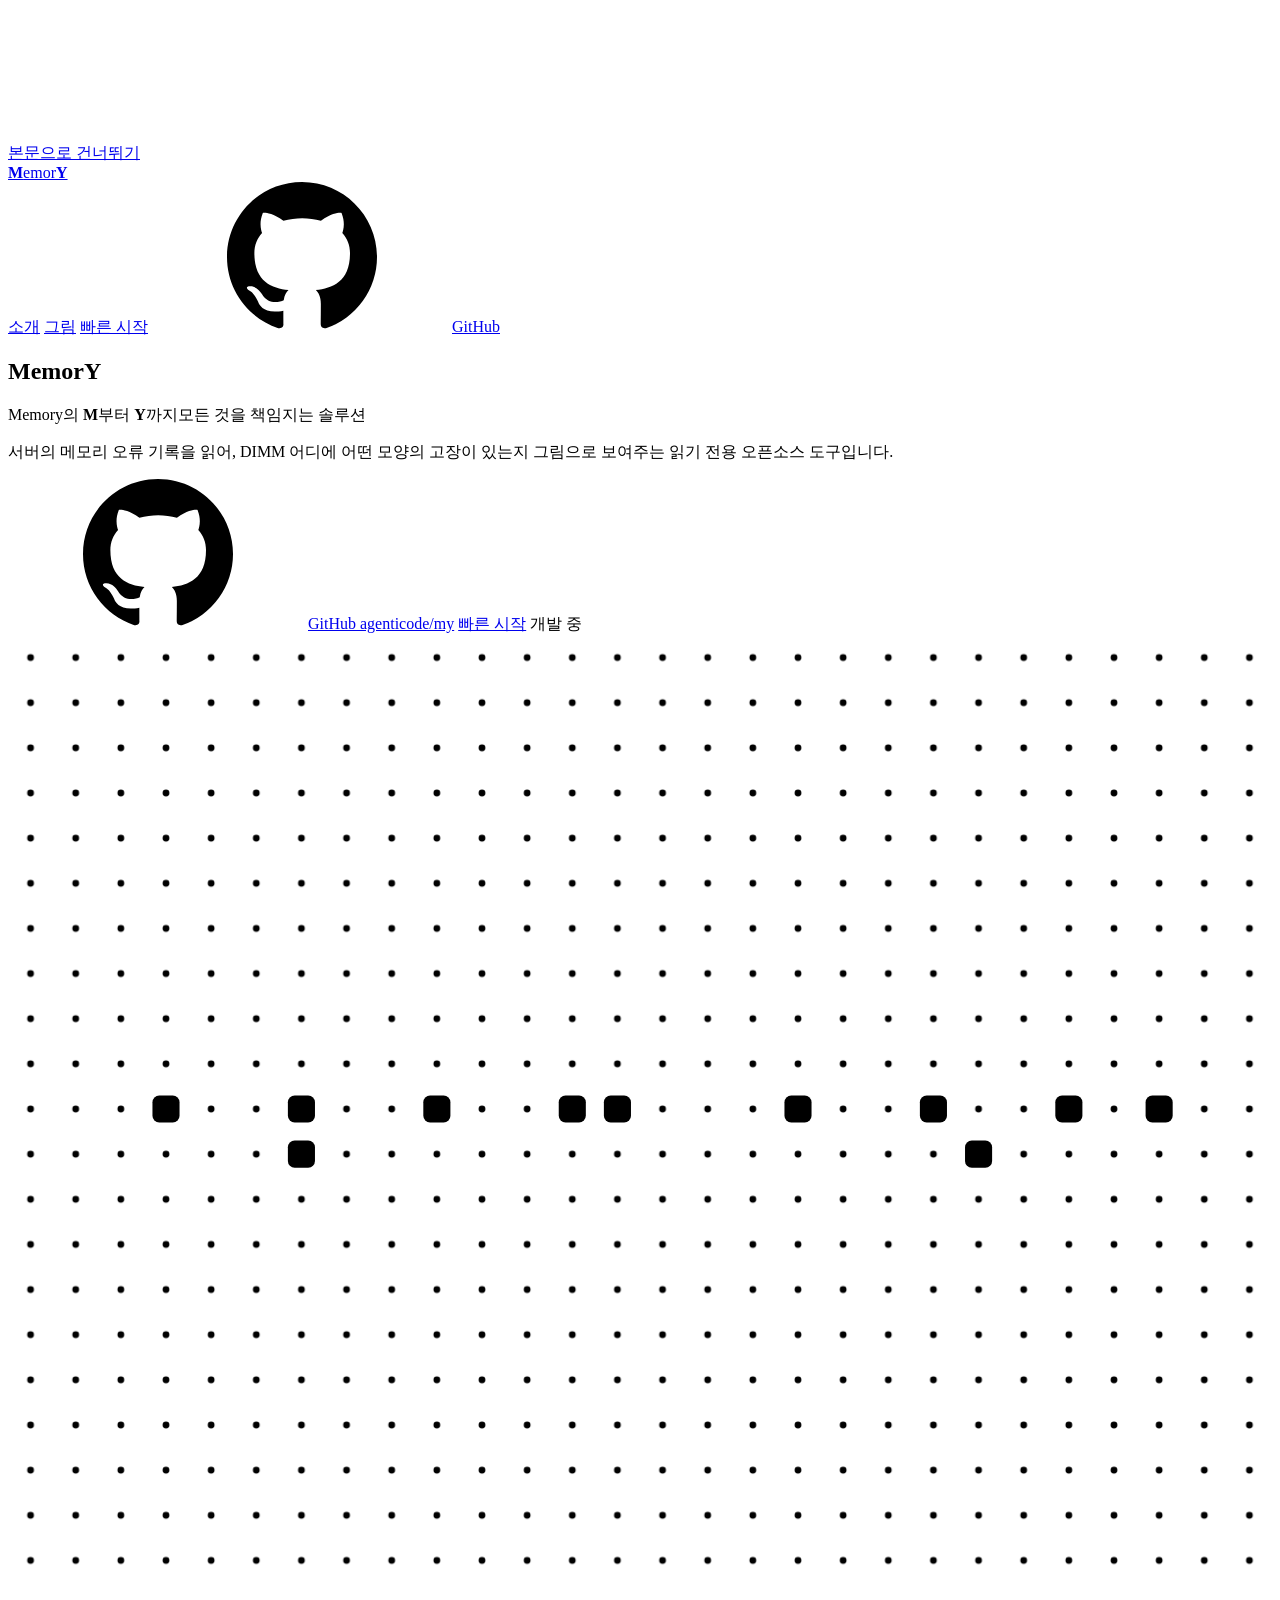
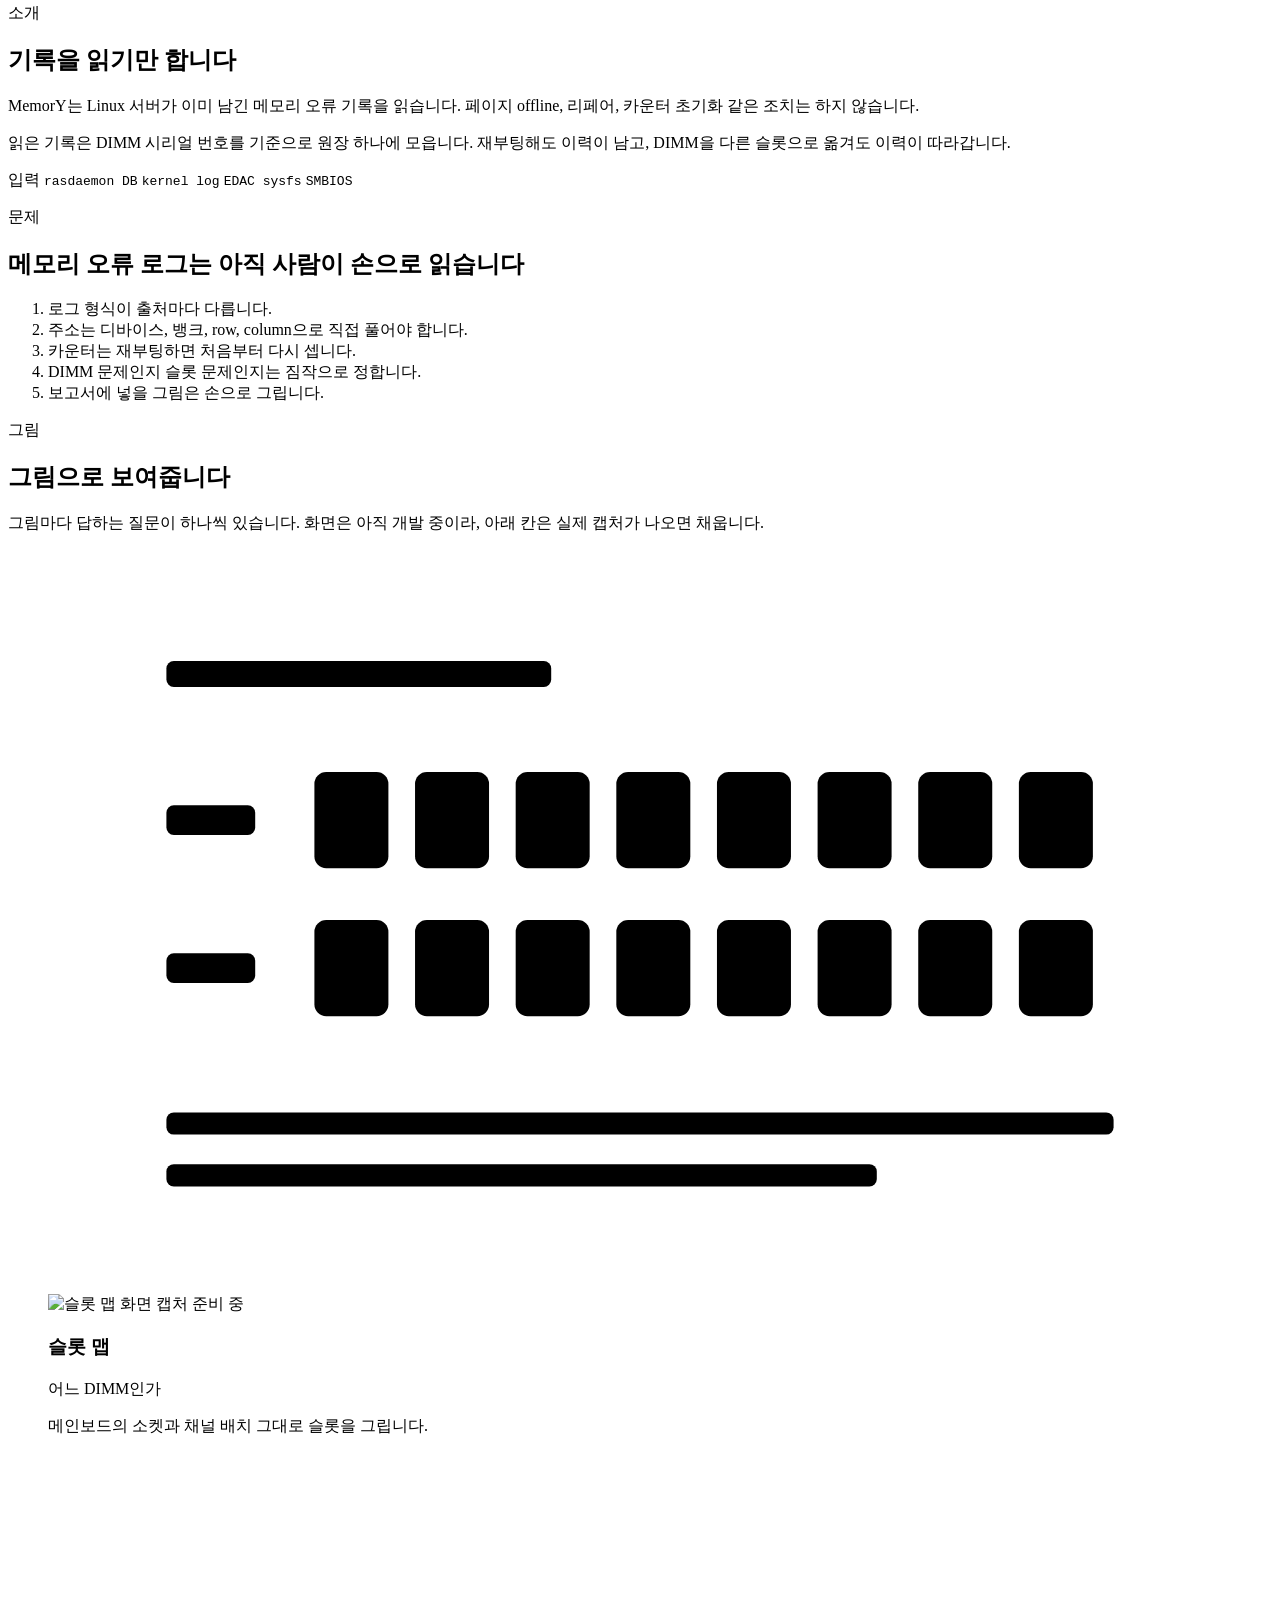
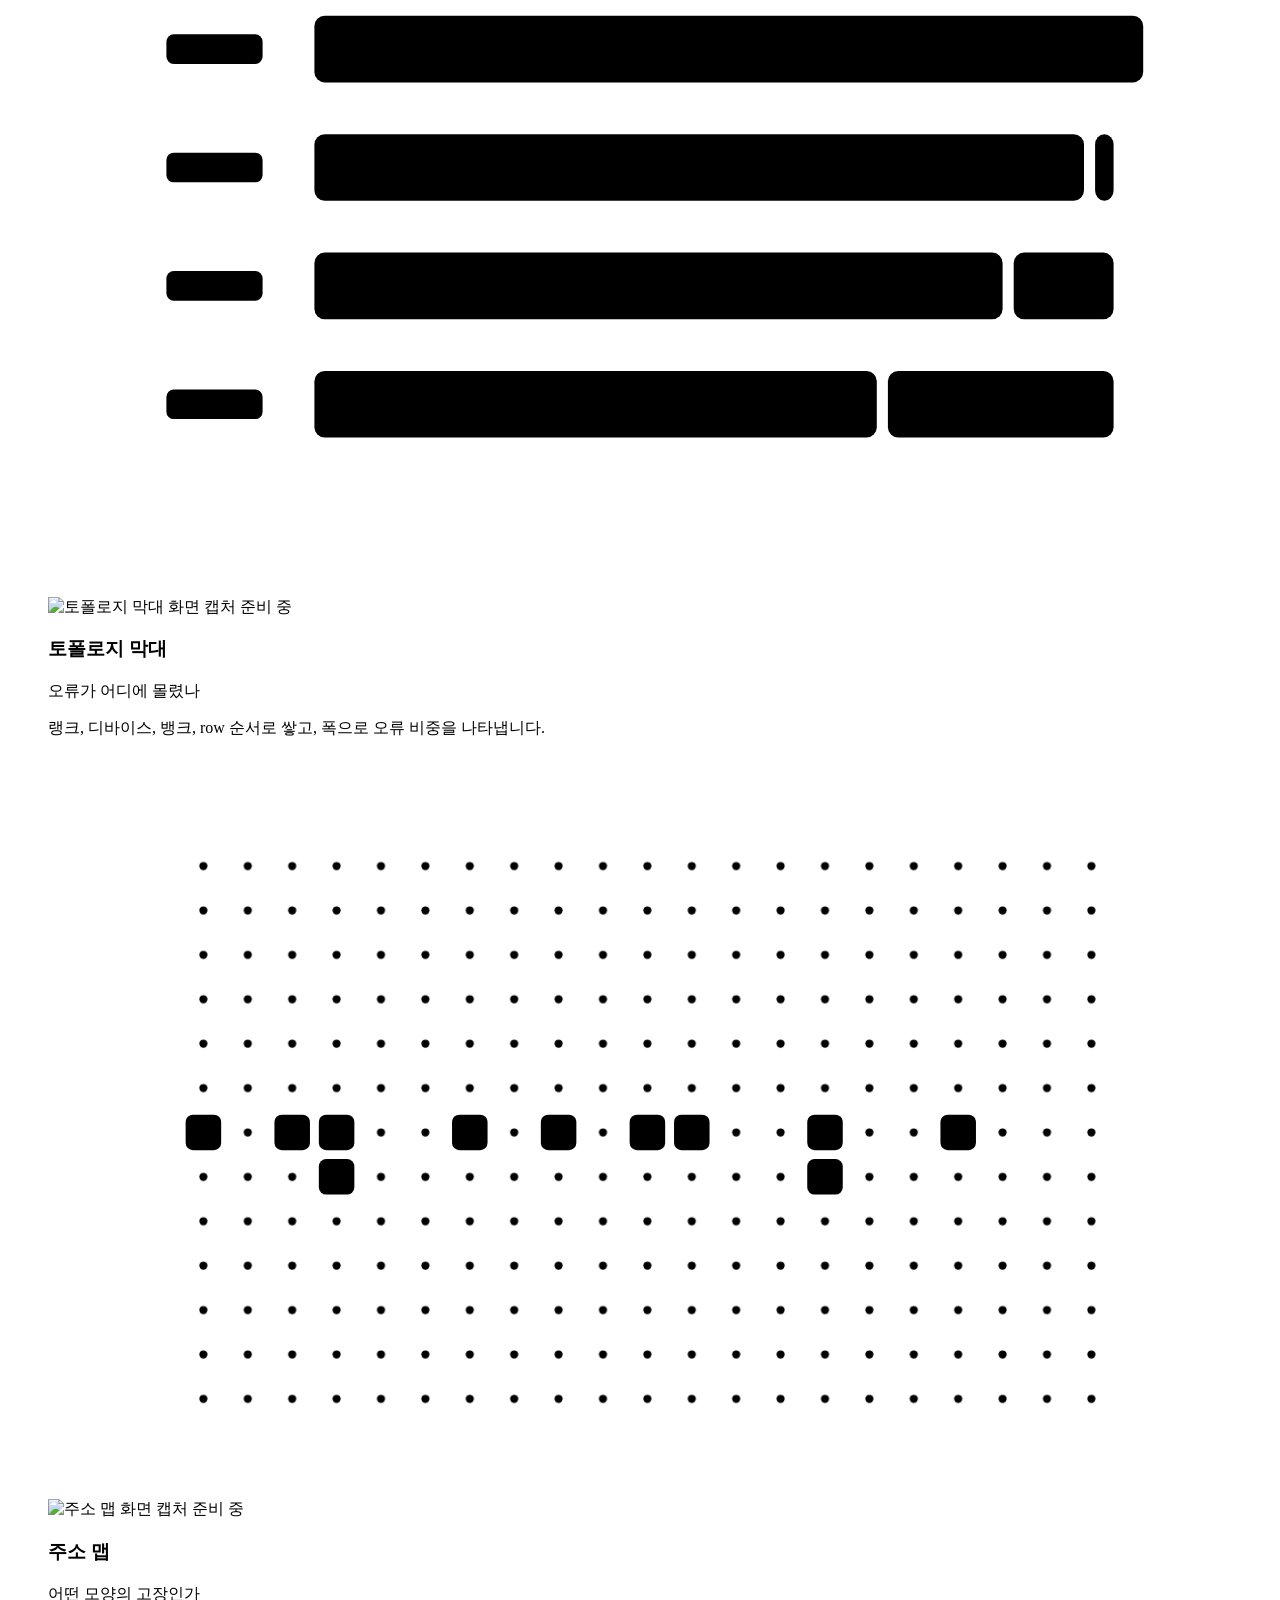
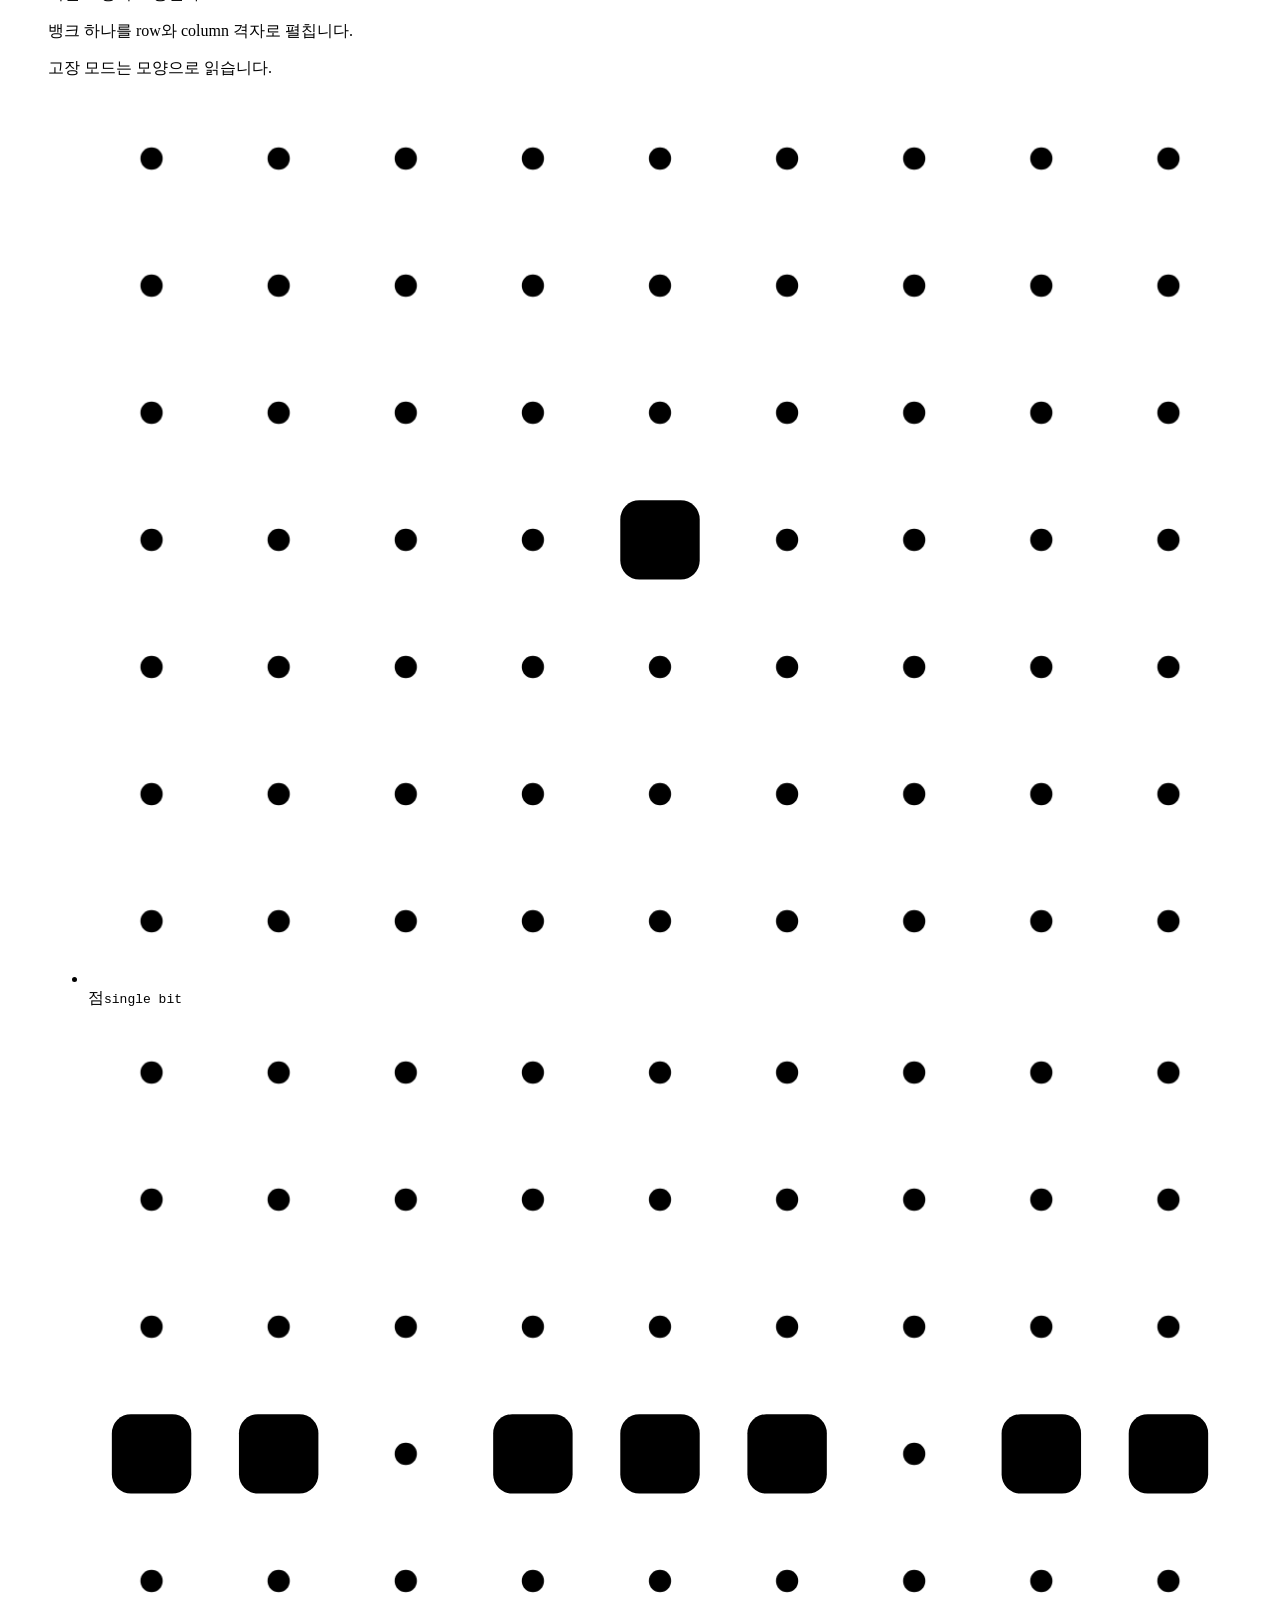
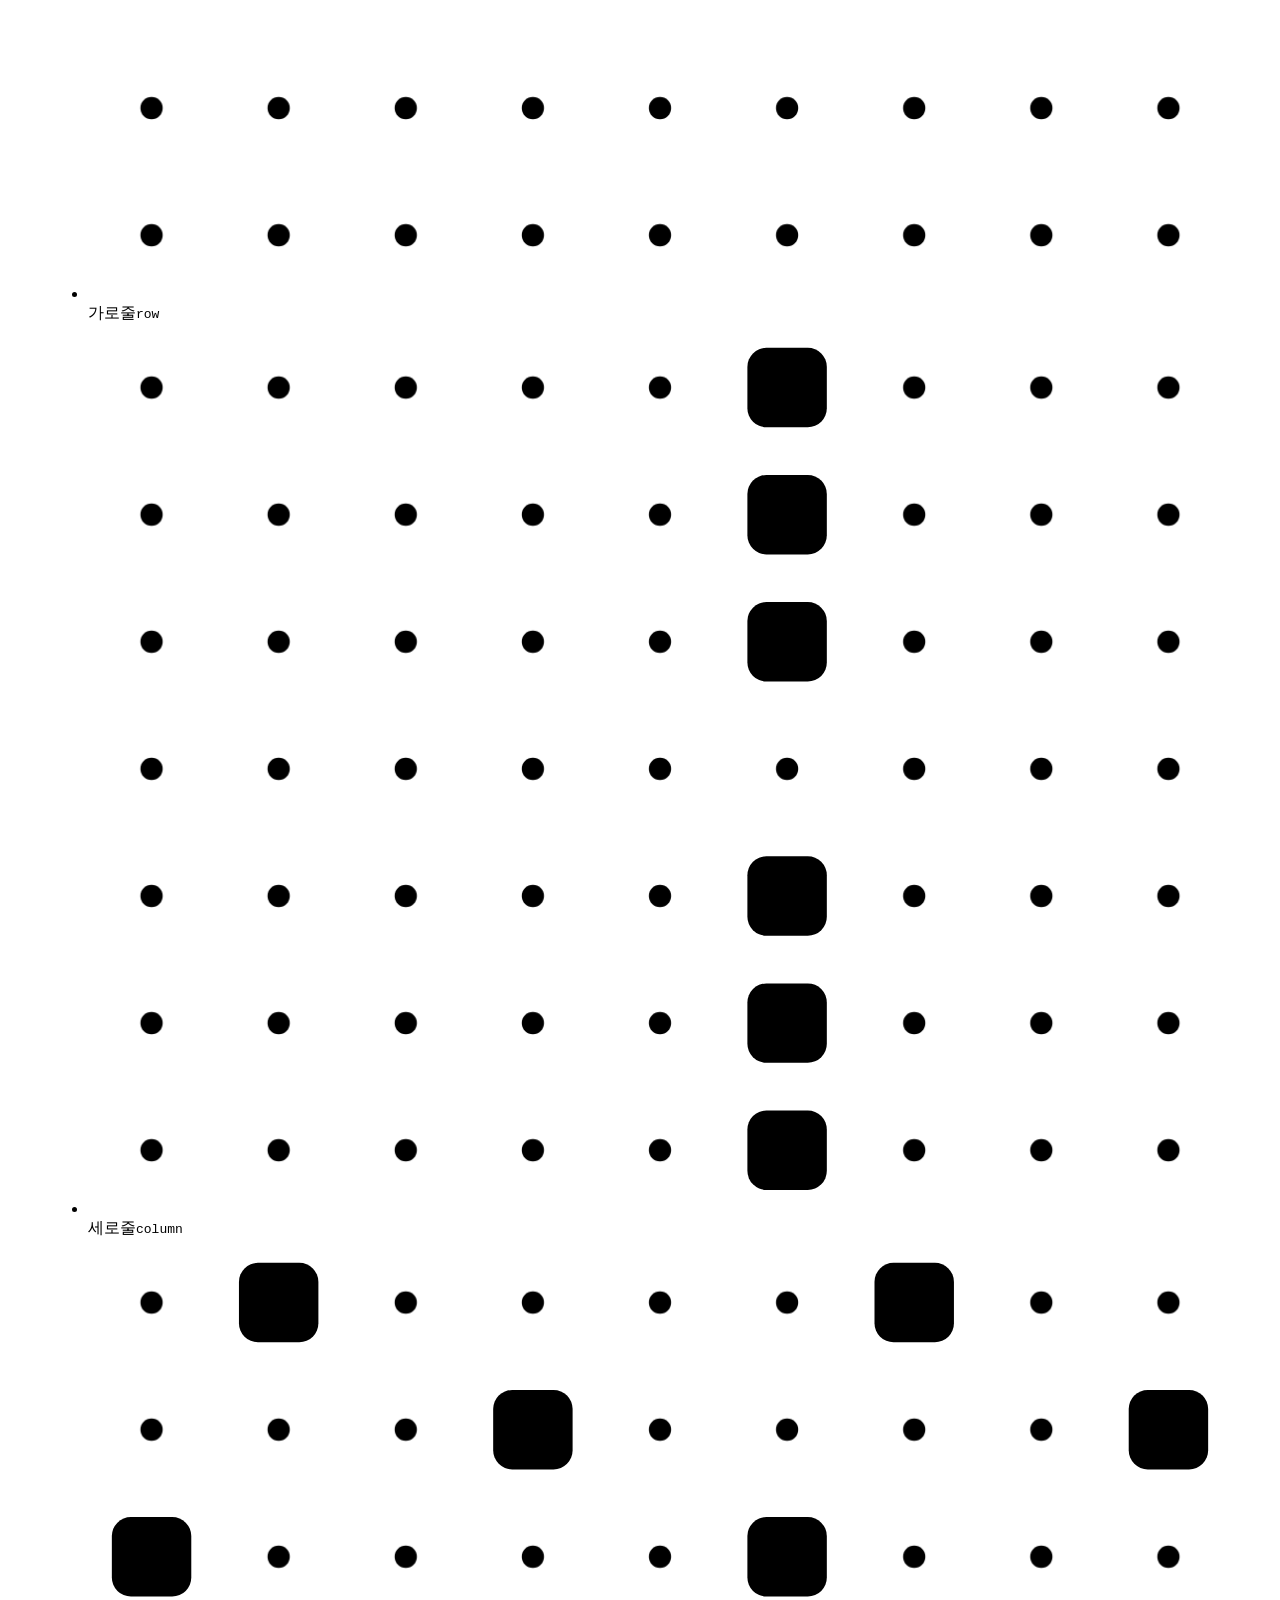
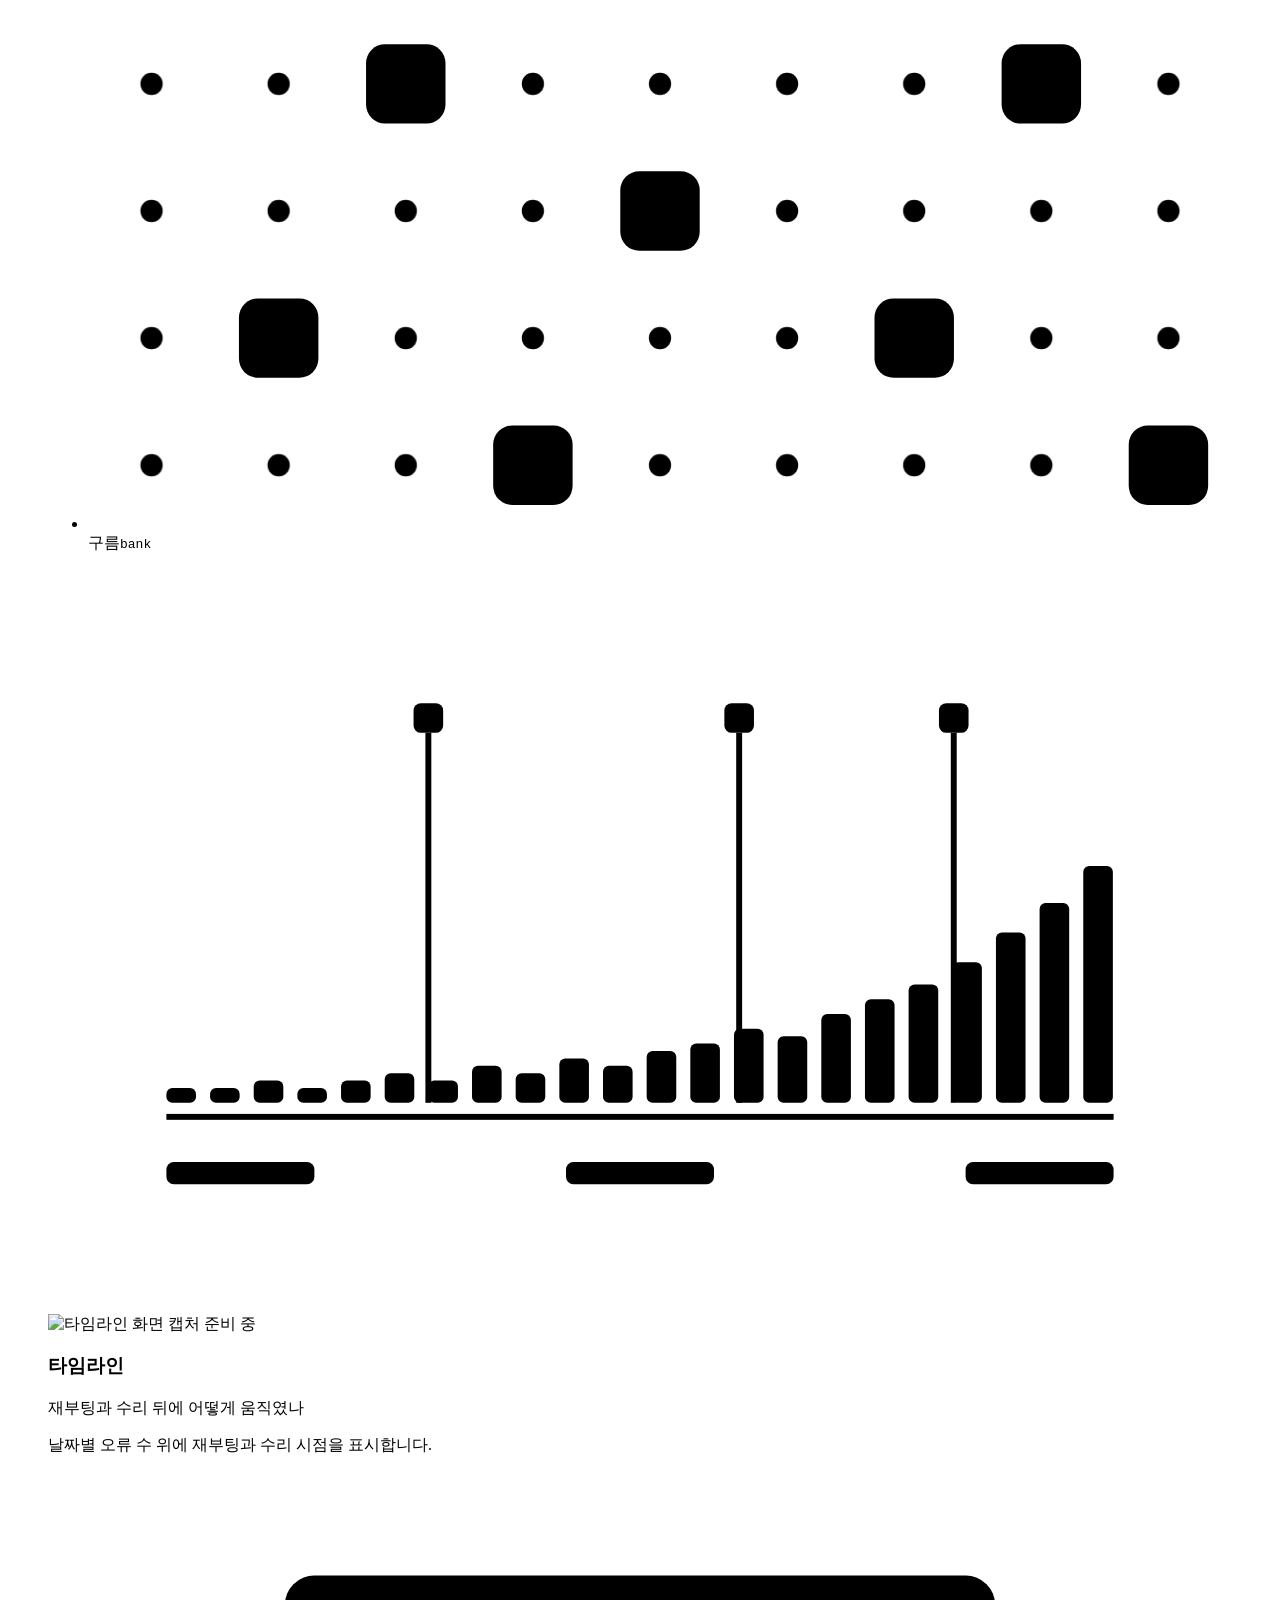
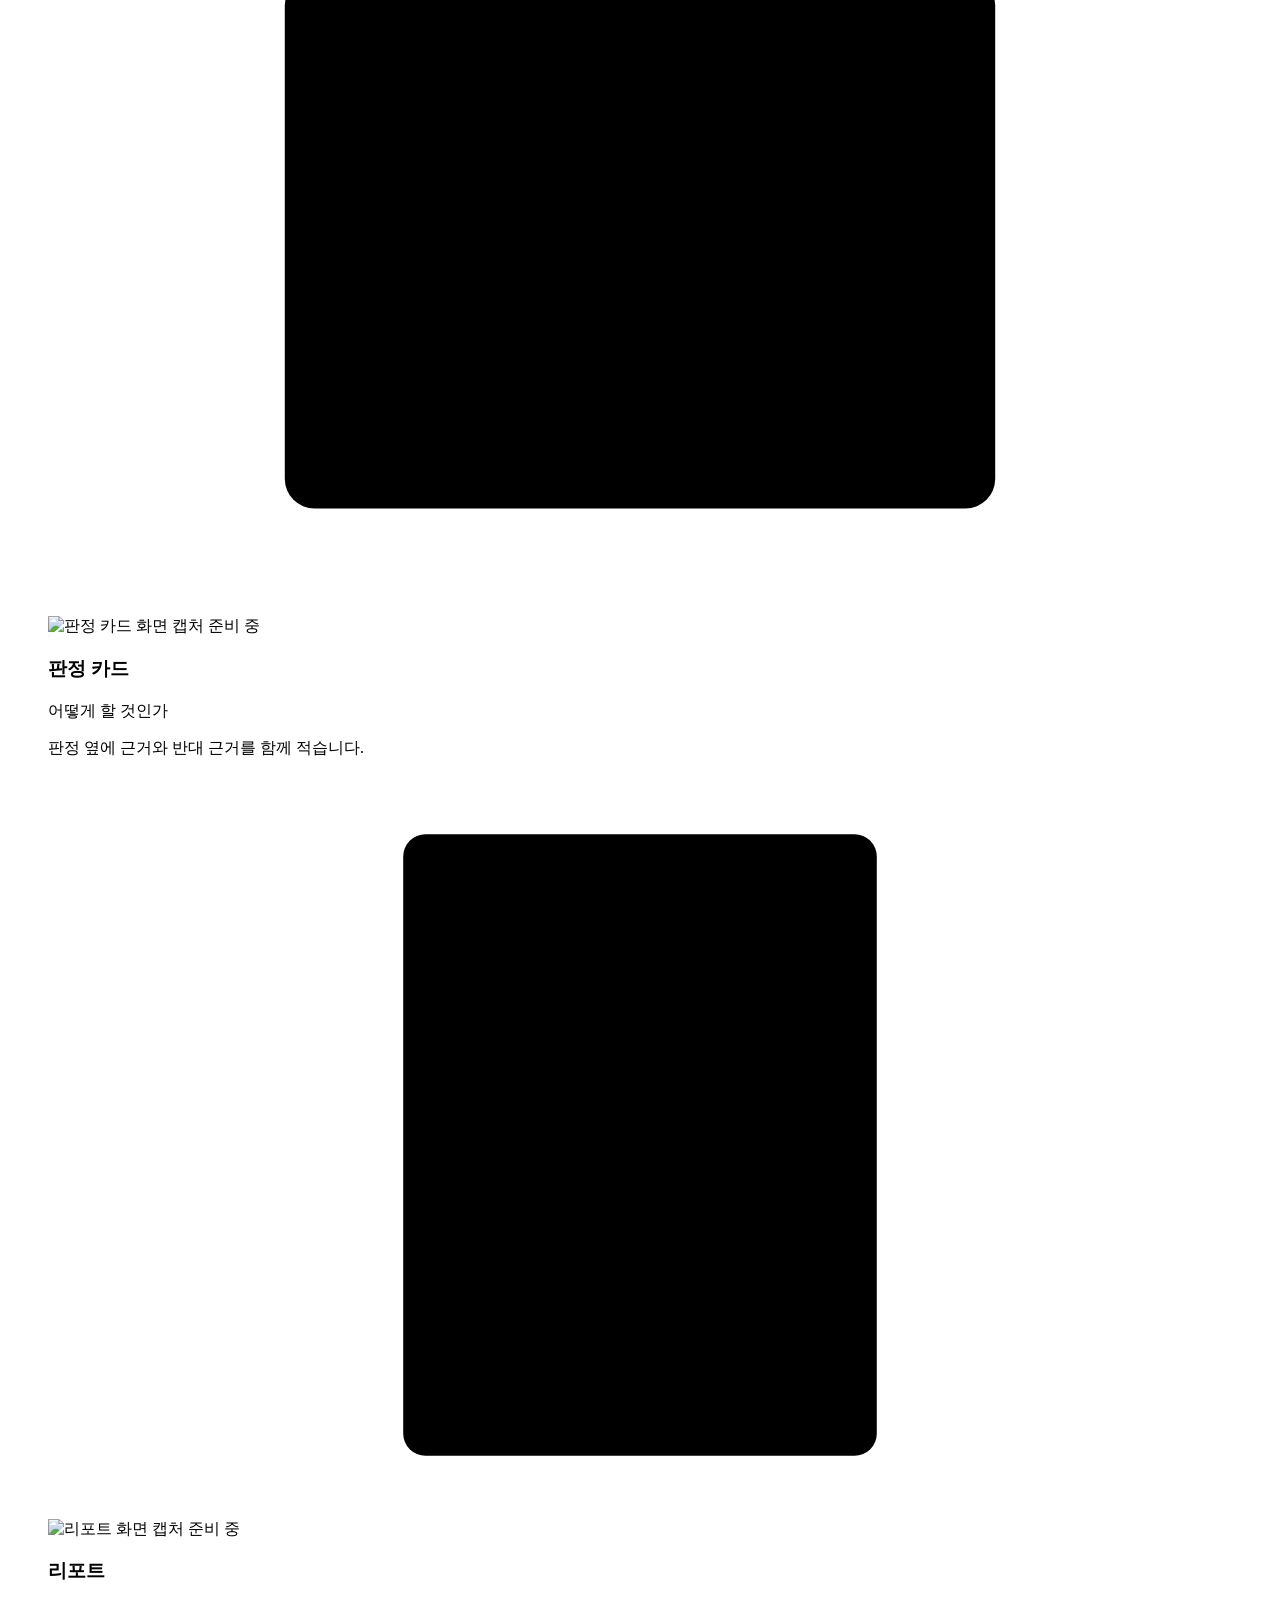
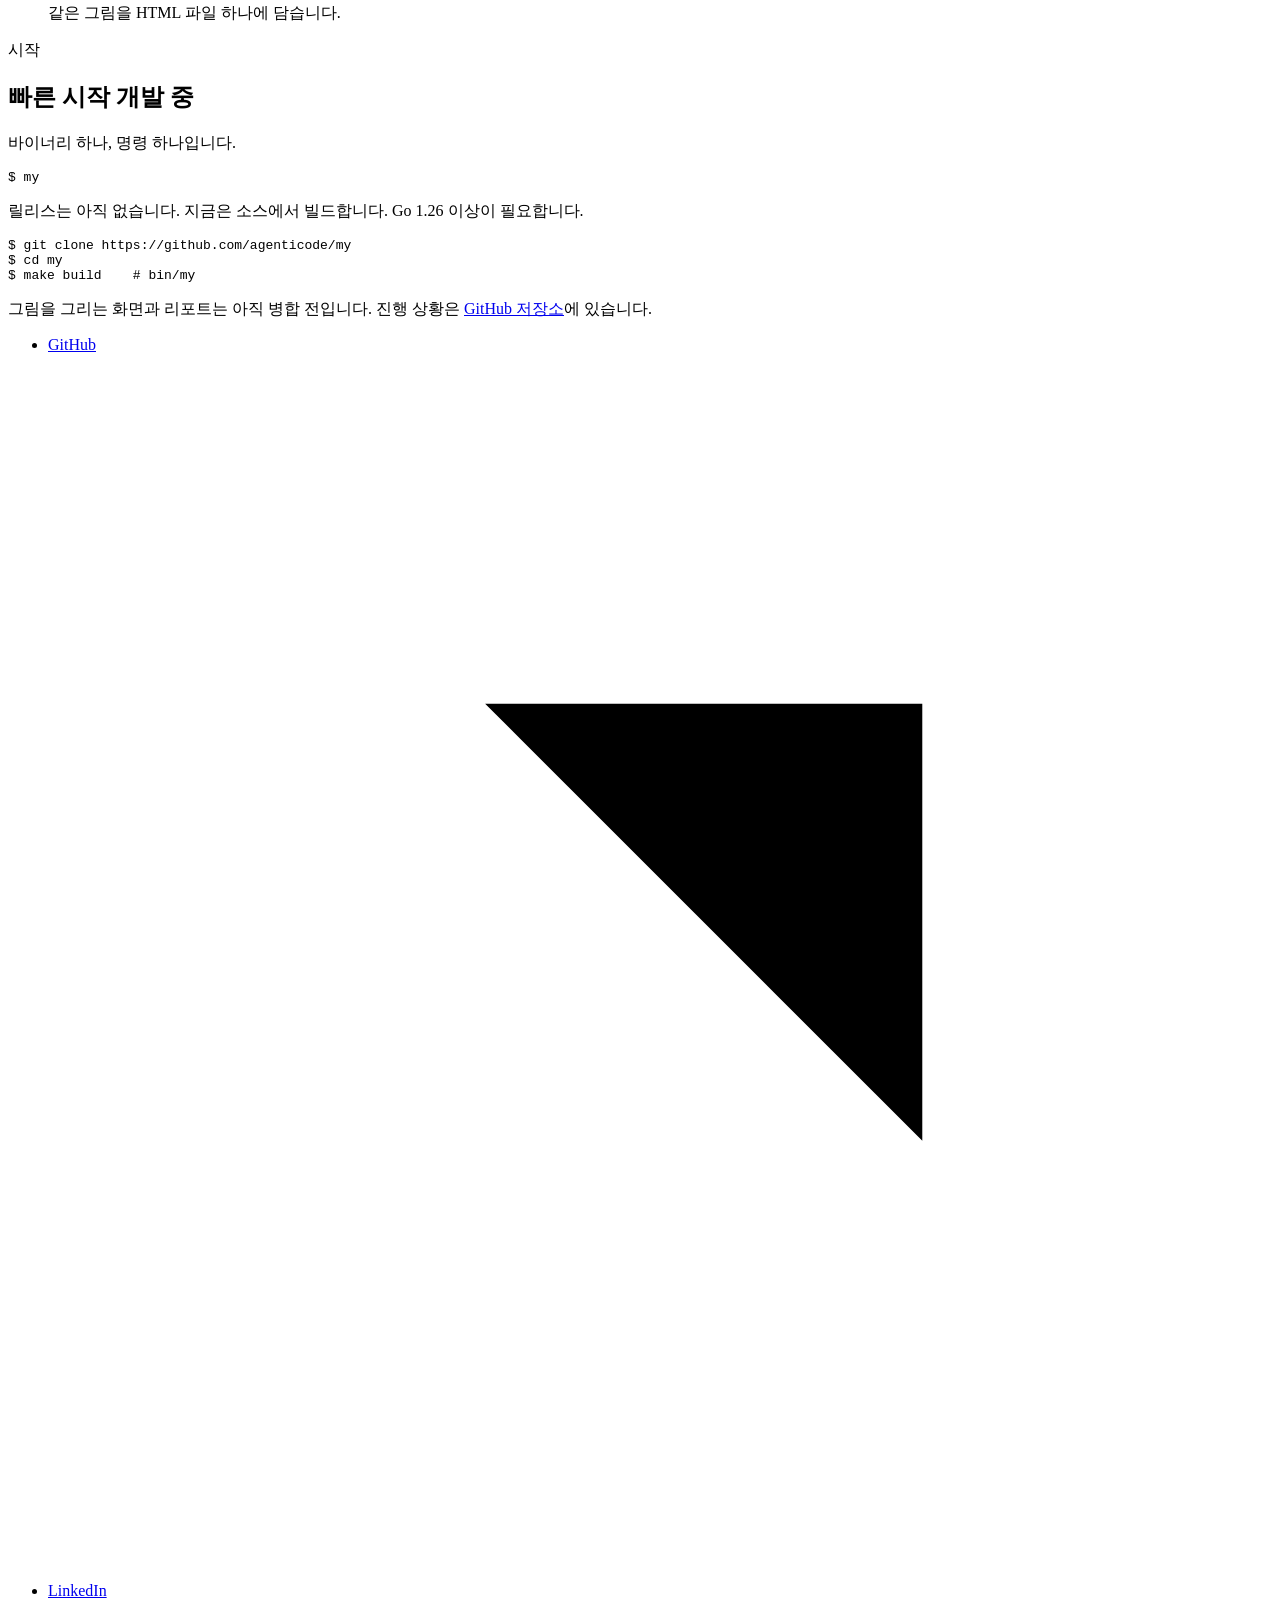
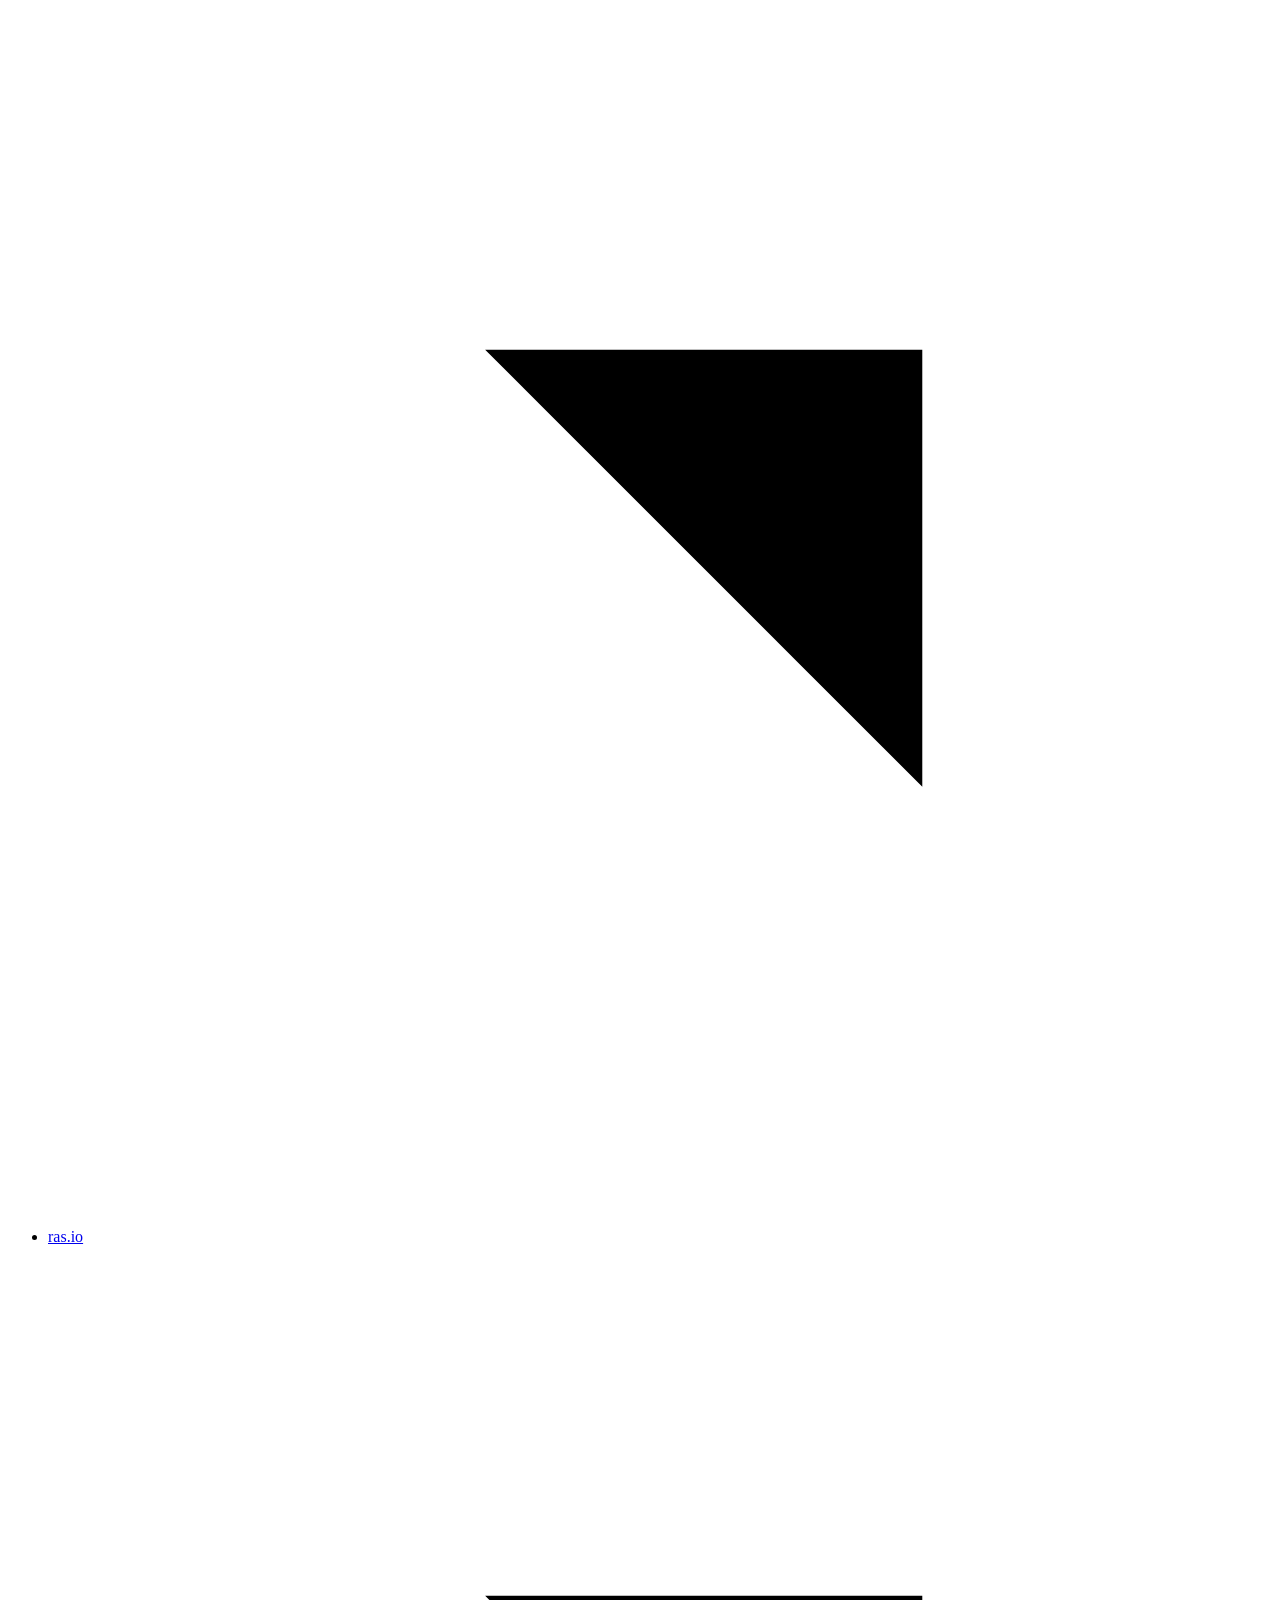
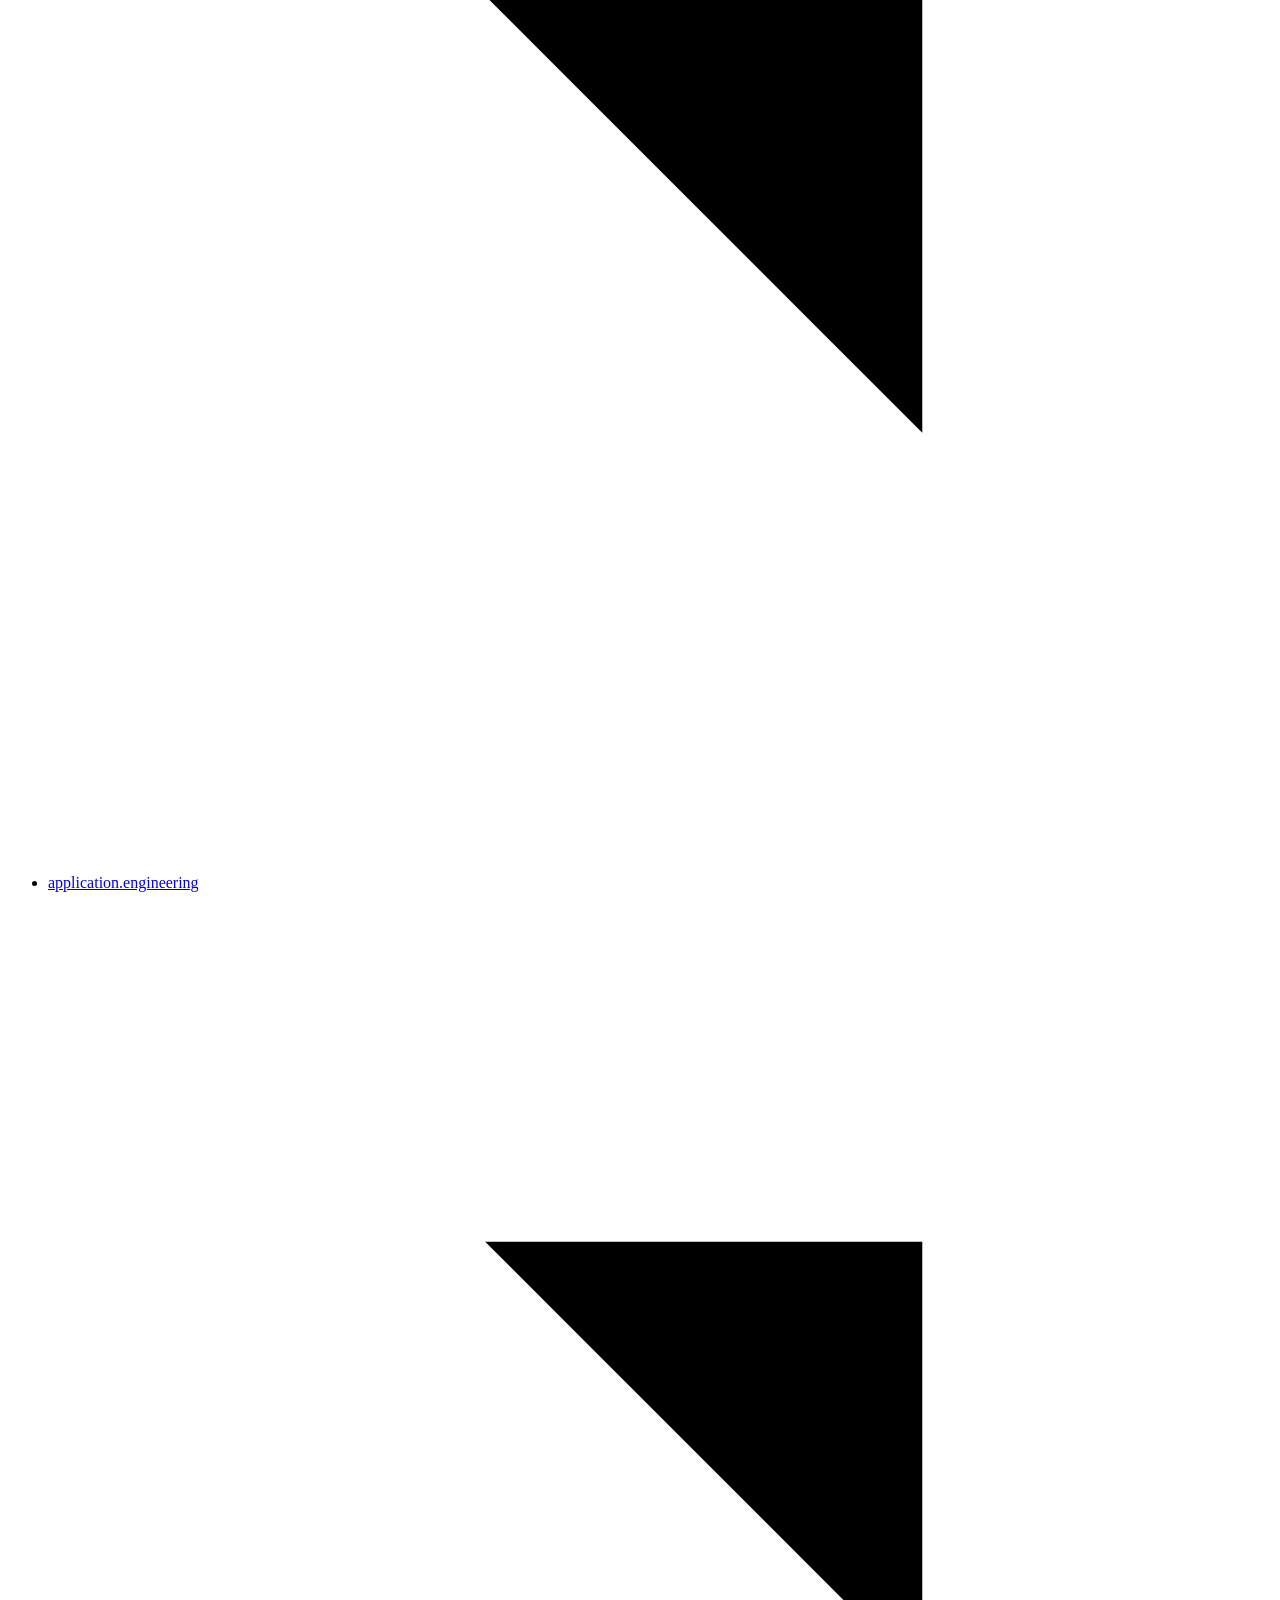
==== site/index.html @ d0d14e94 "Add page structure, fonts and capture slots One static page under site/: banner, hero with the sloga" ====
<!doctype html>
<html lang="ko">
<head>
<meta charset="utf-8">
<meta name="viewport" content="width=device-width, initial-scale=1, viewport-fit=cover">
<title>MemorY, 읽기 전용 메모리 오류 분석 도구</title>
<meta name="description" content="MemorY는 서버의 메모리 오류 기록을 읽어 DIMM 어디에 어떤 모양의 고장이 있는지 그림으로 보여주는 읽기 전용 오픈소스 도구입니다. 개발 중입니다.">
<meta name="theme-color" content="#ffffff">
<link rel="canonical" href="https://my.sh/">
<link rel="preload" href="/fonts/SUIT-Variable-2.040.woff2" as="font" type="font/woff2" crossorigin>
<link rel="stylesheet" href="/css/ko-wrap.css">
<link rel="stylesheet" href="/css/site.css">
<script src="/js/site.js" defer></script>
</head>
<body>
<a class="skip" href="#main">본문으로 건너뛰기</a>

<svg class="defs" aria-hidden="true" focusable="false">
  <defs>
    <pattern id="dots20" width="20" height="20" patternUnits="userSpaceOnUse"><circle class="dot" cx="10" cy="10" r="1.5"/></pattern>
    <pattern id="dots8" width="8" height="8" patternUnits="userSpaceOnUse"><circle class="dot" cx="4" cy="4" r="0.7"/></pattern>
    <pattern id="dots6" width="6" height="6" patternUnits="userSpaceOnUse"><circle class="sk-dot" cx="3" cy="3" r="0.55"/></pattern>
    <symbol id="i-github" viewBox="0 0 16 16"><path d="M8 0C3.58 0 0 3.58 0 8c0 3.54 2.29 6.53 5.47 7.59.4.07.55-.17.55-.38 0-.19-.01-.82-.01-1.49-2.01.37-2.53-.49-2.69-.94-.09-.23-.48-.94-.82-1.13-.28-.15-.68-.52-.01-.53.63-.01 1.08.58 1.23.82.72 1.21 1.87.87 2.33.66.07-.52.28-.87.51-1.07-1.78-.2-3.64-.89-3.64-3.95 0-.87.31-1.59.82-2.15-.08-.2-.36-1.02.08-2.12 0 0 .67-.21 2.2.82.64-.18 1.32-.27 2-.27s1.36.09 2 .27c1.53-1.04 2.2-.82 2.2-.82.44 1.1.16 1.92.08 2.12.51.56.82 1.27.82 2.15 0 3.07-1.87 3.75-3.65 3.95.29.25.54.73.54 1.48 0 1.07-.01 1.93-.01 2.2 0 .21.15.46.55.38A8.01 8.01 0 0 0 16 8c0-4.42-3.58-8-8-8Z"/></symbol>
    <symbol id="i-out" viewBox="0 0 14 14"><path d="M4 10 10 4M5 4h5v5"/></symbol>
  </defs>
</svg>

<header class="banner">
  <div class="wrap banner-in">
    <a class="brand" href="/" aria-label="MemorY 첫 화면">
      <span class="wm" aria-hidden="true"><b>M</b>emor<b>Y</b></span>
    </a>
    <nav class="nav" aria-label="주요 메뉴">
      <a href="#what">소개</a>
      <a href="#figures">그림</a>
      <a href="#start">빠른 시작</a>
      <a class="nav-gh" href="https://github.com/agenticode/my"><svg aria-hidden="true" focusable="false"><use href="#i-github"/></svg>GitHub</a>
    </nav>
  </div>
</header>

<main id="main">

<section class="hero" aria-labelledby="hero-title">
  <div class="wrap hero-in">
    <div class="hero-copy">
      <h1 class="hero-title" id="hero-title"><span class="wm"><b>M</b>emor<b>Y</b></span></h1>
      <p class="slogan"><span>Memory의 <b>M</b>부터 <b>Y</b>까지</span><span>모든 것을 책임지는 솔루션</span></p>
      <p class="lede">서버의 메모리 오류 기록을 읽어, DIMM 어디에 어떤 모양의 고장이 있는지 그림으로 보여주는 읽기 전용 오픈소스 도구입니다.</p>
      <div class="hero-actions">
        <a class="btn" href="https://github.com/agenticode/my"><svg aria-hidden="true" focusable="false"><use href="#i-github"/></svg>GitHub <span class="mono">agenticode/my</span></a>
        <a class="link" href="#start">빠른 시작</a>
        <span class="chip">개발 중</span>
      </div>
    </div>
    <div class="hero-art">
<svg viewBox="0 0 560 420" preserveAspectRatio="xMidYMid slice" aria-hidden="true" focusable="false">
<rect width="560" height="420" fill="url(#dots20)"/>
<rect class="cell c2" style="--k:0" x="64" y="204" width="12" height="12" rx="3"/>
<rect class="cell c3" style="--k:1" x="124" y="204" width="12" height="12" rx="3"/>
<rect class="cell c2" style="--k:2" x="184" y="204" width="12" height="12" rx="3"/>
<rect class="cell c1" style="--k:3" x="244" y="204" width="12" height="12" rx="3"/>
<rect class="cell c3" style="--k:4" x="264" y="204" width="12" height="12" rx="3"/>
<rect class="cell c1" style="--k:5" x="344" y="204" width="12" height="12" rx="3"/>
<rect class="cell c2" style="--k:6" x="404" y="204" width="12" height="12" rx="3"/>
<rect class="cell c3" style="--k:7" x="464" y="204" width="12" height="12" rx="3"/>
<rect class="cell c1" style="--k:8" x="504" y="204" width="12" height="12" rx="3"/>
<rect class="cell c1" style="--k:9" x="124" y="224" width="12" height="12" rx="3"/>
<rect class="cell c1" style="--k:10" x="424" y="224" width="12" height="12" rx="3"/>
</svg>
    </div>
  </div>
</section>

<section class="sec what" id="what" aria-labelledby="what-h">
  <div class="wrap sec-grid">
    <p class="sec-tag">소개</p>
    <div class="sec-body">
      <h2 id="what-h">기록을 읽기만 합니다</h2>
      <p>MemorY는 Linux 서버가 이미 남긴 메모리 오류 기록을 읽습니다. 페이지 offline, 리페어, 카운터 초기화 같은 조치는 하지 않습니다.</p>
      <p>읽은 기록은 DIMM 시리얼 번호를 기준으로 원장 하나에 모읍니다. 재부팅해도 이력이 남고, DIMM을 다른 슬롯으로 옮겨도 이력이 따라갑니다.</p>
      <div class="inputs">
        <span class="inputs-key">입력</span>
        <code>rasdaemon DB</code>
        <code>kernel log</code>
        <code>EDAC sysfs</code>
        <code>SMBIOS</code>
      </div>
    </div>
  </div>
</section>

<section class="sec gap" id="gap" aria-labelledby="gap-h">
  <div class="wrap sec-grid">
    <p class="sec-tag">문제</p>
    <div class="sec-body">
      <h2 id="gap-h">메모리 오류 로그는 아직 사람이 손으로 읽습니다</h2>
      <ol class="gaps">
        <li>로그 형식이 출처마다 다릅니다.</li>
        <li>주소는 디바이스, 뱅크, row, column으로 직접 풀어야 합니다.</li>
        <li>카운터는 재부팅하면 처음부터 다시 셉니다.</li>
        <li>DIMM 문제인지 슬롯 문제인지는 짐작으로 정합니다.</li>
        <li>보고서에 넣을 그림은 손으로 그립니다.</li>
      </ol>
    </div>
  </div>
</section>

<section class="sec" id="figures" aria-labelledby="figures-h">
  <div class="wrap">
    <div class="sec-grid">
      <p class="sec-tag">그림</p>
      <div class="sec-body">
        <h2 id="figures-h">그림으로 보여줍니다</h2>
        <p class="sec-lead">그림마다 답하는 질문이 하나씩 있습니다. 화면은 아직 개발 중이라, 아래 칸은 실제 캡처가 나오면 채웁니다.</p>
      </div>
    </div>

    <div class="figs">
      <article class="fig rise">
        <figure class="capture" data-capture="slot-map">
          <div class="capture-frame">
            <svg class="capture-skel" viewBox="0 0 160 100" preserveAspectRatio="xMidYMid meet" aria-hidden="true" focusable="false"><rect class="s1" x="16" y="15" width="52" height="3.5" rx="1"/><rect class="s1" x="16" y="34.5" width="12" height="4" rx="1"/><rect class="s1" x="36" y="30" width="10" height="13" rx="1.6"/><rect class="s1" x="49.6" y="30" width="10" height="13" rx="1.6"/><rect class="s2" x="63.2" y="30" width="10" height="13" rx="1.6"/><rect class="s1" x="76.8" y="30" width="10" height="13" rx="1.6"/><rect class="s1" x="90.4" y="30" width="10" height="13" rx="1.6"/><rect class="s1" x="104" y="30" width="10" height="13" rx="1.6"/><rect class="s1" x="117.6" y="30" width="10" height="13" rx="1.6"/><rect class="s1" x="131.2" y="30" width="10" height="13" rx="1.6"/><rect class="s1" x="16" y="54.5" width="12" height="4" rx="1"/><rect class="s1" x="36" y="50" width="10" height="13" rx="1.6"/><rect class="s1" x="49.6" y="50" width="10" height="13" rx="1.6"/><rect class="s1" x="63.2" y="50" width="10" height="13" rx="1.6"/><rect class="s1" x="76.8" y="50" width="10" height="13" rx="1.6"/><rect class="s1" x="90.4" y="50" width="10" height="13" rx="1.6"/><rect class="s1" x="104" y="50" width="10" height="13" rx="1.6"/><rect class="s1" x="117.6" y="50" width="10" height="13" rx="1.6"/><rect class="s1" x="131.2" y="50" width="10" height="13" rx="1.6"/><rect class="s1" x="16" y="76" width="128" height="3" rx="1"/><rect class="s1" x="16" y="83" width="96" height="3" rx="1"/></svg>
            <img src="/captures/slot-map.webp" alt="슬롯 맵 화면" width="1600" height="1000" loading="lazy" decoding="async">
            <span class="capture-wait">캡처 준비 중</span>
          </div>
          <figcaption>
            <h3>슬롯 맵</h3>
            <p class="fig-q">어느 DIMM인가</p>
            <p class="fig-d">메인보드의 소켓과 채널 배치 그대로 슬롯을 그립니다.</p>
          </figcaption>
        </figure>
      </article>

      <article class="fig rise">
        <figure class="capture" data-capture="topology-bars">
          <div class="capture-frame">
            <svg class="capture-skel" viewBox="0 0 160 100" preserveAspectRatio="xMidYMid meet" aria-hidden="true" focusable="false"><rect class="s1" x="16" y="24.5" width="13" height="4" rx="1"/><rect class="s2" x="36" y="22" width="112" height="9" rx="1.4"/><rect class="s1" x="16" y="40.5" width="13" height="4" rx="1"/><rect class="s2" x="36" y="38" width="104" height="9" rx="1.4"/><rect class="s1" x="141.5" y="38" width="2.5" height="9" rx="1.4"/><rect class="s1" x="16" y="56.5" width="13" height="4" rx="1"/><rect class="s2" x="36" y="54" width="93" height="9" rx="1.4"/><rect class="s1" x="130.5" y="54" width="13.5" height="9" rx="1.4"/><rect class="s1" x="16" y="72.5" width="13" height="4" rx="1"/><rect class="s2" x="36" y="70" width="76" height="9" rx="1.4"/><rect class="s1" x="113.5" y="70" width="30.5" height="9" rx="1.4"/></svg>
            <img src="/captures/topology-bars.webp" alt="토폴로지 막대 화면" width="1600" height="1000" loading="lazy" decoding="async">
            <span class="capture-wait">캡처 준비 중</span>
          </div>
          <figcaption>
            <h3>토폴로지 막대</h3>
            <p class="fig-q">오류가 어디에 몰렸나</p>
            <p class="fig-d">랭크, 디바이스, 뱅크, row 순서로 쌓고, 폭으로 오류 비중을 나타냅니다.</p>
          </figcaption>
        </figure>
      </article>

      <article class="fig fig-wide rise">
        <figure class="capture" data-capture="address-map">
          <div class="capture-frame">
            <svg class="capture-skel" viewBox="0 0 160 100" preserveAspectRatio="xMidYMid meet" aria-hidden="true" focusable="false"><rect x="18" y="12" width="126" height="78" fill="url(#dots6)"/><rect class="s2" x="18.6" y="48.6" width="4.8" height="4.8" rx="1"/><rect class="s2" x="30.6" y="48.6" width="4.8" height="4.8" rx="1"/><rect class="s2" x="36.6" y="48.6" width="4.8" height="4.8" rx="1"/><rect class="s2" x="54.6" y="48.6" width="4.8" height="4.8" rx="1"/><rect class="s2" x="66.6" y="48.6" width="4.8" height="4.8" rx="1"/><rect class="s2" x="78.6" y="48.6" width="4.8" height="4.8" rx="1"/><rect class="s2" x="84.6" y="48.6" width="4.8" height="4.8" rx="1"/><rect class="s2" x="102.6" y="48.6" width="4.8" height="4.8" rx="1"/><rect class="s2" x="120.6" y="48.6" width="4.8" height="4.8" rx="1"/><rect class="s1" x="36.6" y="54.6" width="4.8" height="4.8" rx="1"/><rect class="s1" x="102.6" y="54.6" width="4.8" height="4.8" rx="1"/></svg>
            <img src="/captures/address-map.webp" alt="주소 맵 화면" width="1600" height="1000" loading="lazy" decoding="async">
            <span class="capture-wait">캡처 준비 중</span>
          </div>
          <figcaption>
            <h3>주소 맵</h3>
            <p class="fig-q">어떤 모양의 고장인가</p>
            <p class="fig-d">뱅크 하나를 row와 column 격자로 펼칩니다.</p>
            <p class="fig-key">고장 모드는 모양으로 읽습니다.</p>
            <ul class="shapes">
              <li><svg viewBox="0 0 72 56" aria-hidden="true" focusable="false"><rect width="72" height="56" fill="url(#dots8)"/><rect class="c3" x="33.5" y="25.5" width="5" height="5" rx="1.2"/></svg><span class="shape-ko">점</span><code>single bit</code></li>
              <li><svg viewBox="0 0 72 56" aria-hidden="true" focusable="false"><rect width="72" height="56" fill="url(#dots8)"/><rect class="c2" x="1.5" y="25.5" width="5" height="5" rx="1.2"/><rect class="c3" x="9.5" y="25.5" width="5" height="5" rx="1.2"/><rect class="c2" x="25.5" y="25.5" width="5" height="5" rx="1.2"/><rect class="c3" x="33.5" y="25.5" width="5" height="5" rx="1.2"/><rect class="c1" x="41.5" y="25.5" width="5" height="5" rx="1.2"/><rect class="c3" x="57.5" y="25.5" width="5" height="5" rx="1.2"/><rect class="c2" x="65.5" y="25.5" width="5" height="5" rx="1.2"/></svg><span class="shape-ko">가로줄</span><code>row</code></li>
              <li><svg viewBox="0 0 72 56" aria-hidden="true" focusable="false"><rect width="72" height="56" fill="url(#dots8)"/><rect class="c2" x="41.5" y="1.5" width="5" height="5" rx="1.2"/><rect class="c3" x="41.5" y="9.5" width="5" height="5" rx="1.2"/><rect class="c1" x="41.5" y="17.5" width="5" height="5" rx="1.2"/><rect class="c3" x="41.5" y="33.5" width="5" height="5" rx="1.2"/><rect class="c2" x="41.5" y="41.5" width="5" height="5" rx="1.2"/><rect class="c3" x="41.5" y="49.5" width="5" height="5" rx="1.2"/></svg><span class="shape-ko">세로줄</span><code>column</code></li>
              <li><svg viewBox="0 0 72 56" aria-hidden="true" focusable="false"><rect width="72" height="56" fill="url(#dots8)"/><rect class="c1" x="9.5" y="1.5" width="5" height="5" rx="1.2"/><rect class="c2" x="49.5" y="1.5" width="5" height="5" rx="1.2"/><rect class="c3" x="25.5" y="9.5" width="5" height="5" rx="1.2"/><rect class="c1" x="65.5" y="9.5" width="5" height="5" rx="1.2"/><rect class="c2" x="1.5" y="17.5" width="5" height="5" rx="1.2"/><rect class="c1" x="41.5" y="17.5" width="5" height="5" rx="1.2"/><rect class="c1" x="17.5" y="25.5" width="5" height="5" rx="1.2"/><rect class="c3" x="57.5" y="25.5" width="5" height="5" rx="1.2"/><rect class="c2" x="33.5" y="33.5" width="5" height="5" rx="1.2"/><rect class="c3" x="9.5" y="41.5" width="5" height="5" rx="1.2"/><rect class="c1" x="49.5" y="41.5" width="5" height="5" rx="1.2"/><rect class="c2" x="25.5" y="49.5" width="5" height="5" rx="1.2"/><rect class="c2" x="65.5" y="49.5" width="5" height="5" rx="1.2"/></svg><span class="shape-ko">구름</span><code>bank</code></li>
            </ul>
          </figcaption>
        </figure>
      </article>

      <article class="fig rise">
        <figure class="capture" data-capture="timeline">
          <div class="capture-frame">
            <svg class="capture-skel" viewBox="0 0 160 100" preserveAspectRatio="xMidYMid meet" aria-hidden="true" focusable="false"><rect class="s1" x="16" y="70" width="4" height="2" rx="0.8"/><rect class="s1" x="21.9" y="70" width="4" height="2" rx="0.8"/><rect class="s1" x="27.8" y="69" width="4" height="3" rx="0.8"/><rect class="s1" x="33.7" y="70" width="4" height="2" rx="0.8"/><rect class="s1" x="39.6" y="69" width="4" height="3" rx="0.8"/><rect class="s1" x="45.5" y="68" width="4" height="4" rx="0.8"/><rect class="s1" x="51.4" y="69" width="4" height="3" rx="0.8"/><rect class="s1" x="57.3" y="67" width="4" height="5" rx="0.8"/><rect class="s1" x="63.2" y="68" width="4" height="4" rx="0.8"/><rect class="s1" x="69.1" y="66" width="4" height="6" rx="0.8"/><rect class="s1" x="75" y="67" width="4" height="5" rx="0.8"/><rect class="s1" x="80.9" y="65" width="4" height="7" rx="0.8"/><rect class="s1" x="86.8" y="64" width="4" height="8" rx="0.8"/><rect class="s1" x="92.7" y="62" width="4" height="10" rx="0.8"/><rect class="s1" x="98.6" y="63" width="4" height="9" rx="0.8"/><rect class="s1" x="104.5" y="60" width="4" height="12" rx="0.8"/><rect class="s1" x="110.4" y="58" width="4" height="14" rx="0.8"/><rect class="s2" x="116.3" y="56" width="4" height="16" rx="0.8"/><rect class="s2" x="122.2" y="53" width="4" height="19" rx="0.8"/><rect class="s2" x="128.1" y="49" width="4" height="23" rx="0.8"/><rect class="s2" x="134" y="45" width="4" height="27" rx="0.8"/><rect class="s2" x="139.9" y="40" width="4" height="32" rx="0.8"/><rect class="s2" x="16" y="73.5" width="128" height="0.8" rx="0"/><rect class="s2" x="51" y="22" width="0.8" height="50" rx="0"/><rect class="s2" x="49.4" y="18" width="4" height="4" rx="1"/><rect class="s2" x="93" y="22" width="0.8" height="50" rx="0"/><rect class="s2" x="91.4" y="18" width="4" height="4" rx="1"/><rect class="s2" x="122" y="22" width="0.8" height="50" rx="0"/><rect class="s2" x="120.4" y="18" width="4" height="4" rx="1"/><rect class="s1" x="16" y="80" width="20" height="3" rx="1"/><rect class="s1" x="70" y="80" width="20" height="3" rx="1"/><rect class="s1" x="124" y="80" width="20" height="3" rx="1"/></svg>
            <img src="/captures/timeline.webp" alt="타임라인 화면" width="1600" height="1000" loading="lazy" decoding="async">
            <span class="capture-wait">캡처 준비 중</span>
          </div>
          <figcaption>
            <h3>타임라인</h3>
            <p class="fig-q">재부팅과 수리 뒤에 어떻게 움직였나</p>
            <p class="fig-d">날짜별 오류 수 위에 재부팅과 수리 시점을 표시합니다.</p>
          </figcaption>
        </figure>
      </article>

      <article class="fig rise">
        <figure class="capture" data-capture="verdict-card">
          <div class="capture-frame">
            <svg class="capture-skel" viewBox="0 0 160 100" preserveAspectRatio="xMidYMid meet" aria-hidden="true" focusable="false"><rect class="o1" x="32" y="14" width="96" height="72" rx="4"/><rect class="s2" x="40" y="22" width="30" height="8" rx="2"/><rect class="s1" x="76" y="24.5" width="22" height="3" rx="1"/><rect class="s1" x="40" y="38" width="80" height="3" rx="1"/><rect class="s1" x="40" y="45" width="68" height="3" rx="1"/><rect class="s1" x="40" y="52" width="74" height="3" rx="1"/><rect class="s2" x="40" y="60.5" width="80" height="0.6" rx="0"/><rect class="s1" x="40" y="67" width="58" height="3" rx="1"/><rect class="s1" x="40" y="74" width="46" height="3" rx="1"/></svg>
            <img src="/captures/verdict-card.webp" alt="판정 카드 화면" width="1600" height="1000" loading="lazy" decoding="async">
            <span class="capture-wait">캡처 준비 중</span>
          </div>
          <figcaption>
            <h3>판정 카드</h3>
            <p class="fig-q">어떻게 할 것인가</p>
            <p class="fig-d">판정 옆에 근거와 반대 근거를 함께 적습니다.</p>
          </figcaption>
        </figure>
      </article>

      <article class="fig fig-wide rise">
        <figure class="capture" data-capture="report">
          <div class="capture-frame">
            <svg class="capture-skel" viewBox="0 0 160 100" preserveAspectRatio="xMidYMid meet" aria-hidden="true" focusable="false"><rect class="o1" x="48" y="8" width="64" height="84" rx="3"/><rect class="s2" x="55" y="15" width="28" height="4" rx="1"/><rect class="s1" x="55" y="22" width="42" height="2.4" rx="1"/><rect class="s1" x="55" y="30" width="6.4" height="6" rx="1"/><rect class="s1" x="63.6" y="30" width="6.4" height="6" rx="1"/><rect class="s2" x="72.2" y="30" width="6.4" height="6" rx="1"/><rect class="s1" x="80.8" y="30" width="6.4" height="6" rx="1"/><rect class="s1" x="89.4" y="30" width="6.4" height="6" rx="1"/><rect class="s1" x="98" y="30" width="6.4" height="6" rx="1"/><rect class="s1" x="55" y="38" width="6.4" height="6" rx="1"/><rect class="s1" x="63.6" y="38" width="6.4" height="6" rx="1"/><rect class="s1" x="72.2" y="38" width="6.4" height="6" rx="1"/><rect class="s1" x="80.8" y="38" width="6.4" height="6" rx="1"/><rect class="s1" x="89.4" y="38" width="6.4" height="6" rx="1"/><rect class="s1" x="98" y="38" width="6.4" height="6" rx="1"/><rect class="s1" x="55" y="63" width="4.6" height="3" rx="0.6"/><rect class="s1" x="61.4" y="62" width="4.6" height="4" rx="0.6"/><rect class="s1" x="67.8" y="63" width="4.6" height="3" rx="0.6"/><rect class="s1" x="74.2" y="61" width="4.6" height="5" rx="0.6"/><rect class="s1" x="80.6" y="60" width="4.6" height="6" rx="0.6"/><rect class="s1" x="87" y="58" width="4.6" height="8" rx="0.6"/><rect class="s1" x="93.4" y="56" width="4.6" height="10" rx="0.6"/><rect class="s1" x="99.8" y="53" width="4.6" height="13" rx="0.6"/><rect class="s1" x="55" y="72" width="50" height="2.4" rx="1"/><rect class="s1" x="55" y="77.5" width="40" height="2.4" rx="1"/><rect class="s1" x="55" y="83" width="46" height="2.4" rx="1"/></svg>
            <img src="/captures/report.webp" alt="리포트 화면" width="1600" height="1000" loading="lazy" decoding="async">
            <span class="capture-wait">캡처 준비 중</span>
          </div>
          <figcaption>
            <h3>리포트</h3>
            <p class="fig-d">같은 그림을 HTML 파일 하나에 담습니다.</p>
          </figcaption>
        </figure>
      </article>
    </div>
  </div>
</section>

<section class="sec start" id="start" aria-labelledby="start-h">
  <div class="wrap sec-grid">
    <p class="sec-tag">시작</p>
    <div class="sec-body">
      <h2 id="start-h">빠른 시작 <span class="chip">개발 중</span></h2>
      <p>바이너리 하나, 명령 하나입니다.</p>
      <pre class="term term-one"><code><span class="ps">$ </span>my</code></pre>
      <p>릴리스는 아직 없습니다. 지금은 소스에서 빌드합니다. Go&nbsp;1.26 이상이 필요합니다.</p>
      <pre class="term"><code><span class="ps">$ </span>git clone https://github.com/agenticode/my
<span class="ps">$ </span>cd my
<span class="ps">$ </span>make build    <span class="cm"># bin/my</span></code></pre>
      <p>그림을 그리는 화면과 리포트는 아직 병합 전입니다. 진행 상황은 <a class="link" href="https://github.com/agenticode/my">GitHub 저장소</a>에 있습니다.</p>
    </div>
  </div>
</section>

</main>

<footer class="foot">
  <div class="wrap">
    <nav aria-label="관련 링크">
      <ul class="partners">
        <li><a href="https://github.com/agenticode/my">GitHub<svg viewBox="0 0 14 14" aria-hidden="true" focusable="false"><use href="#i-out"/></svg></a></li>
        <li><a href="https://application.engineer">LinkedIn<svg viewBox="0 0 14 14" aria-hidden="true" focusable="false"><use href="#i-out"/></svg></a></li>
        <li><a href="https://ras.io">ras.io<svg viewBox="0 0 14 14" aria-hidden="true" focusable="false"><use href="#i-out"/></svg></a></li>
        <li><a href="https://application.engineering">application.<wbr>engineering<svg viewBox="0 0 14 14" aria-hidden="true" focusable="false"><use href="#i-out"/></svg></a></li>
      </ul>
    </nav>
    <div class="foot-end">
      <span class="wm" aria-label="MemorY"><b>M</b>emor<b>Y</b></span>
      <span>© 2026 Jongwon Lee</span>
    </div>
  </div>
</footer>

</body>
</html>
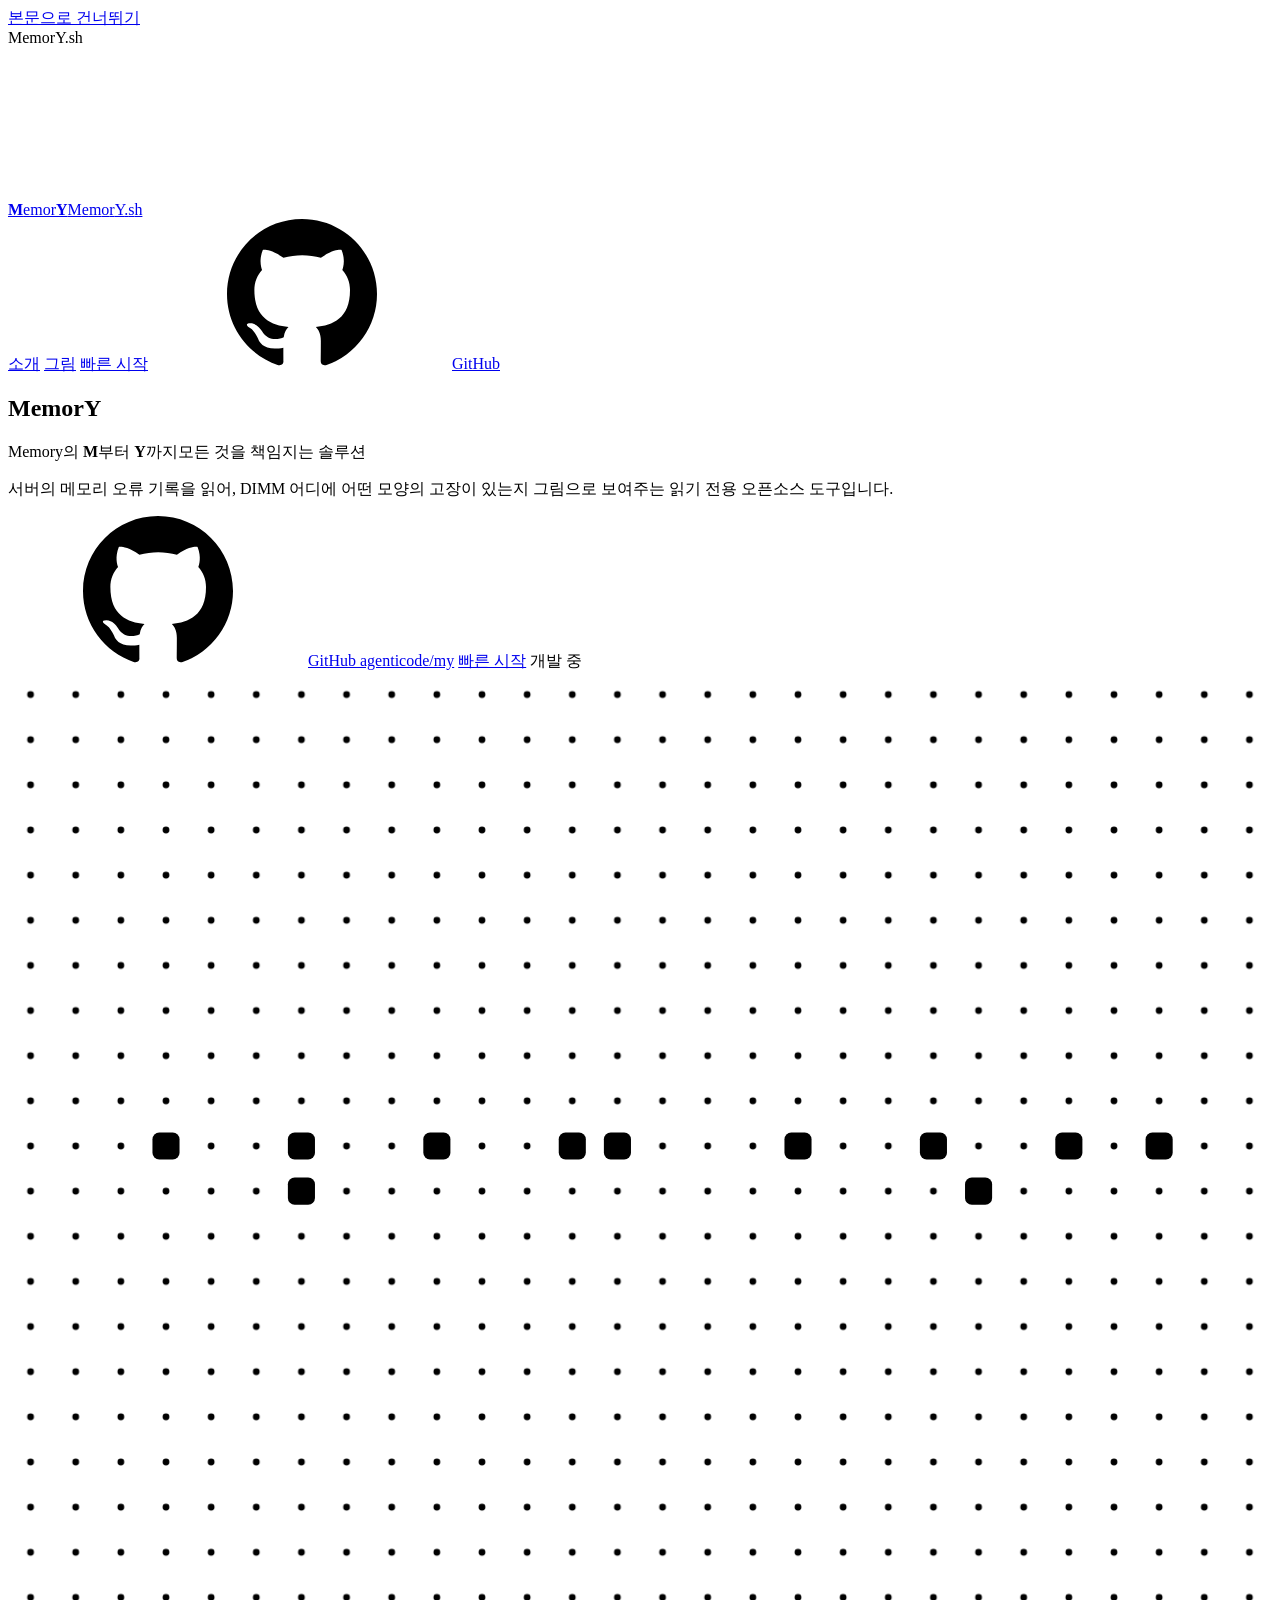
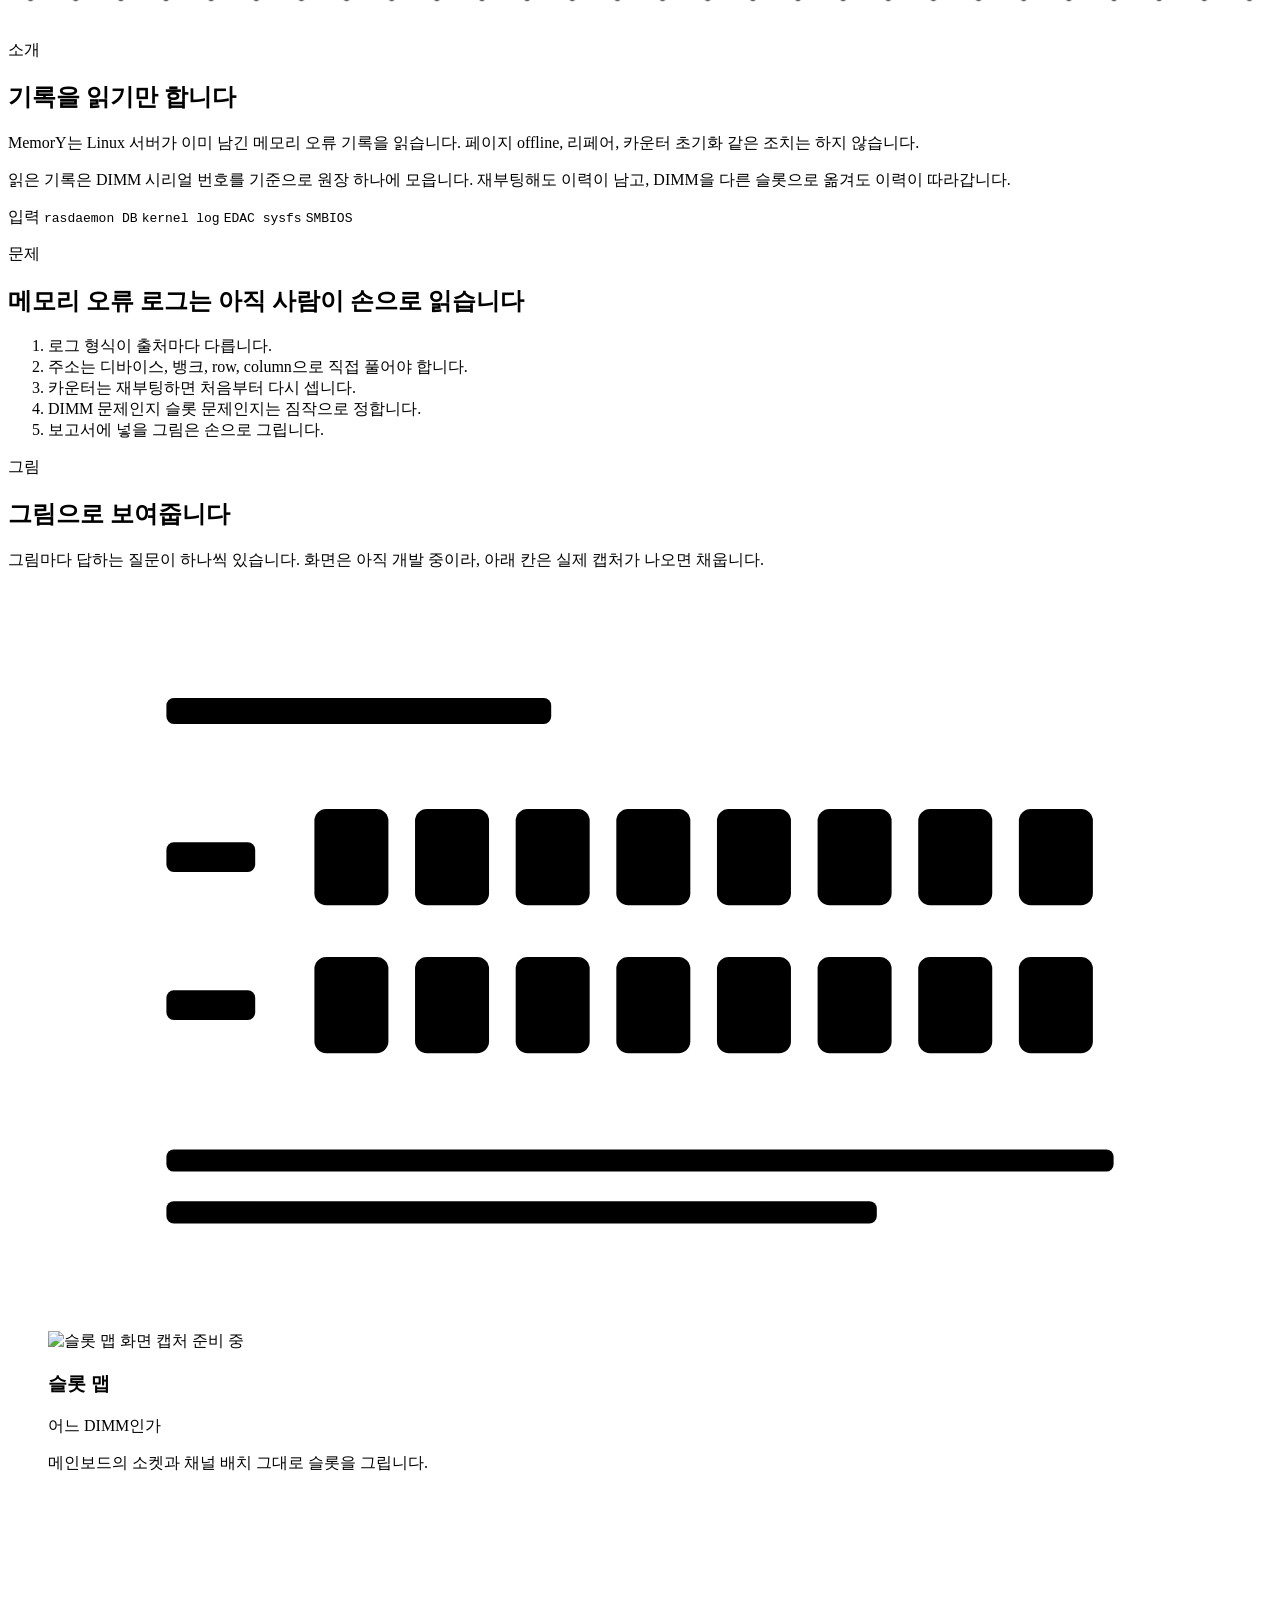
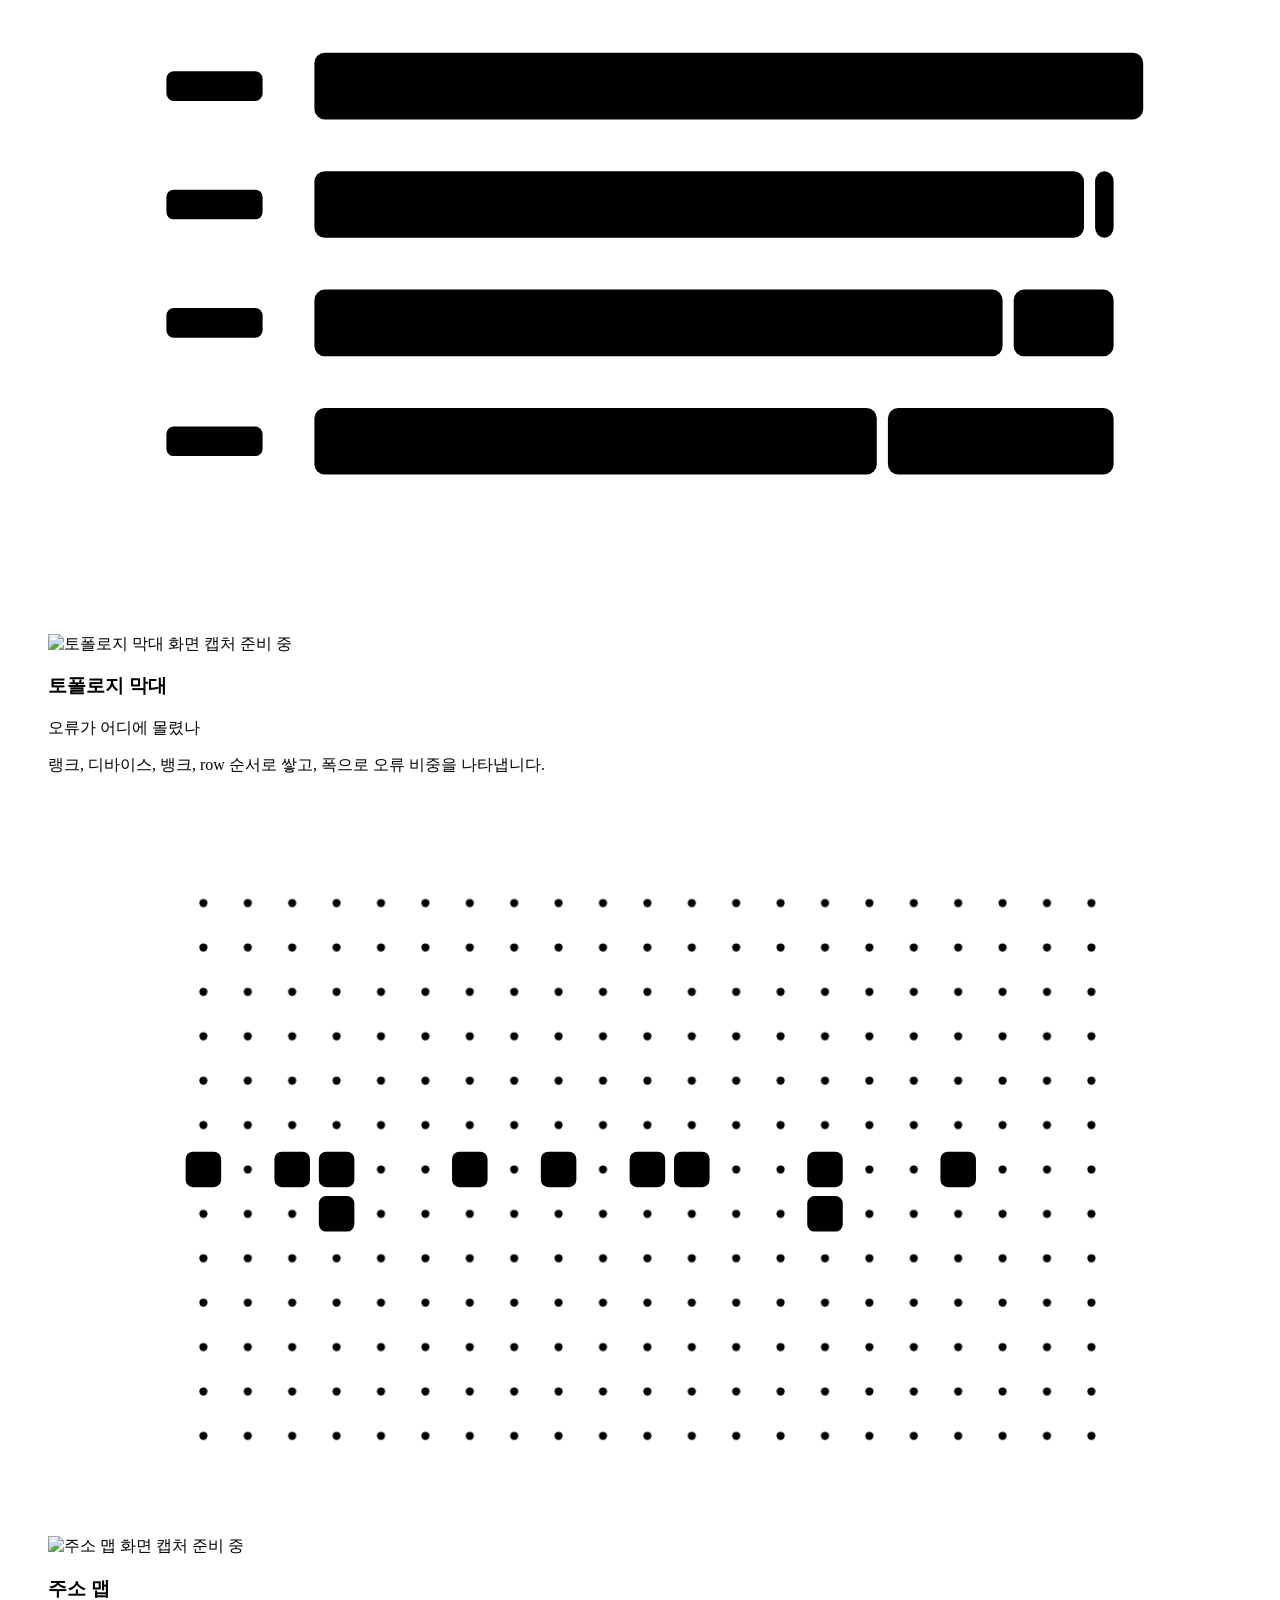
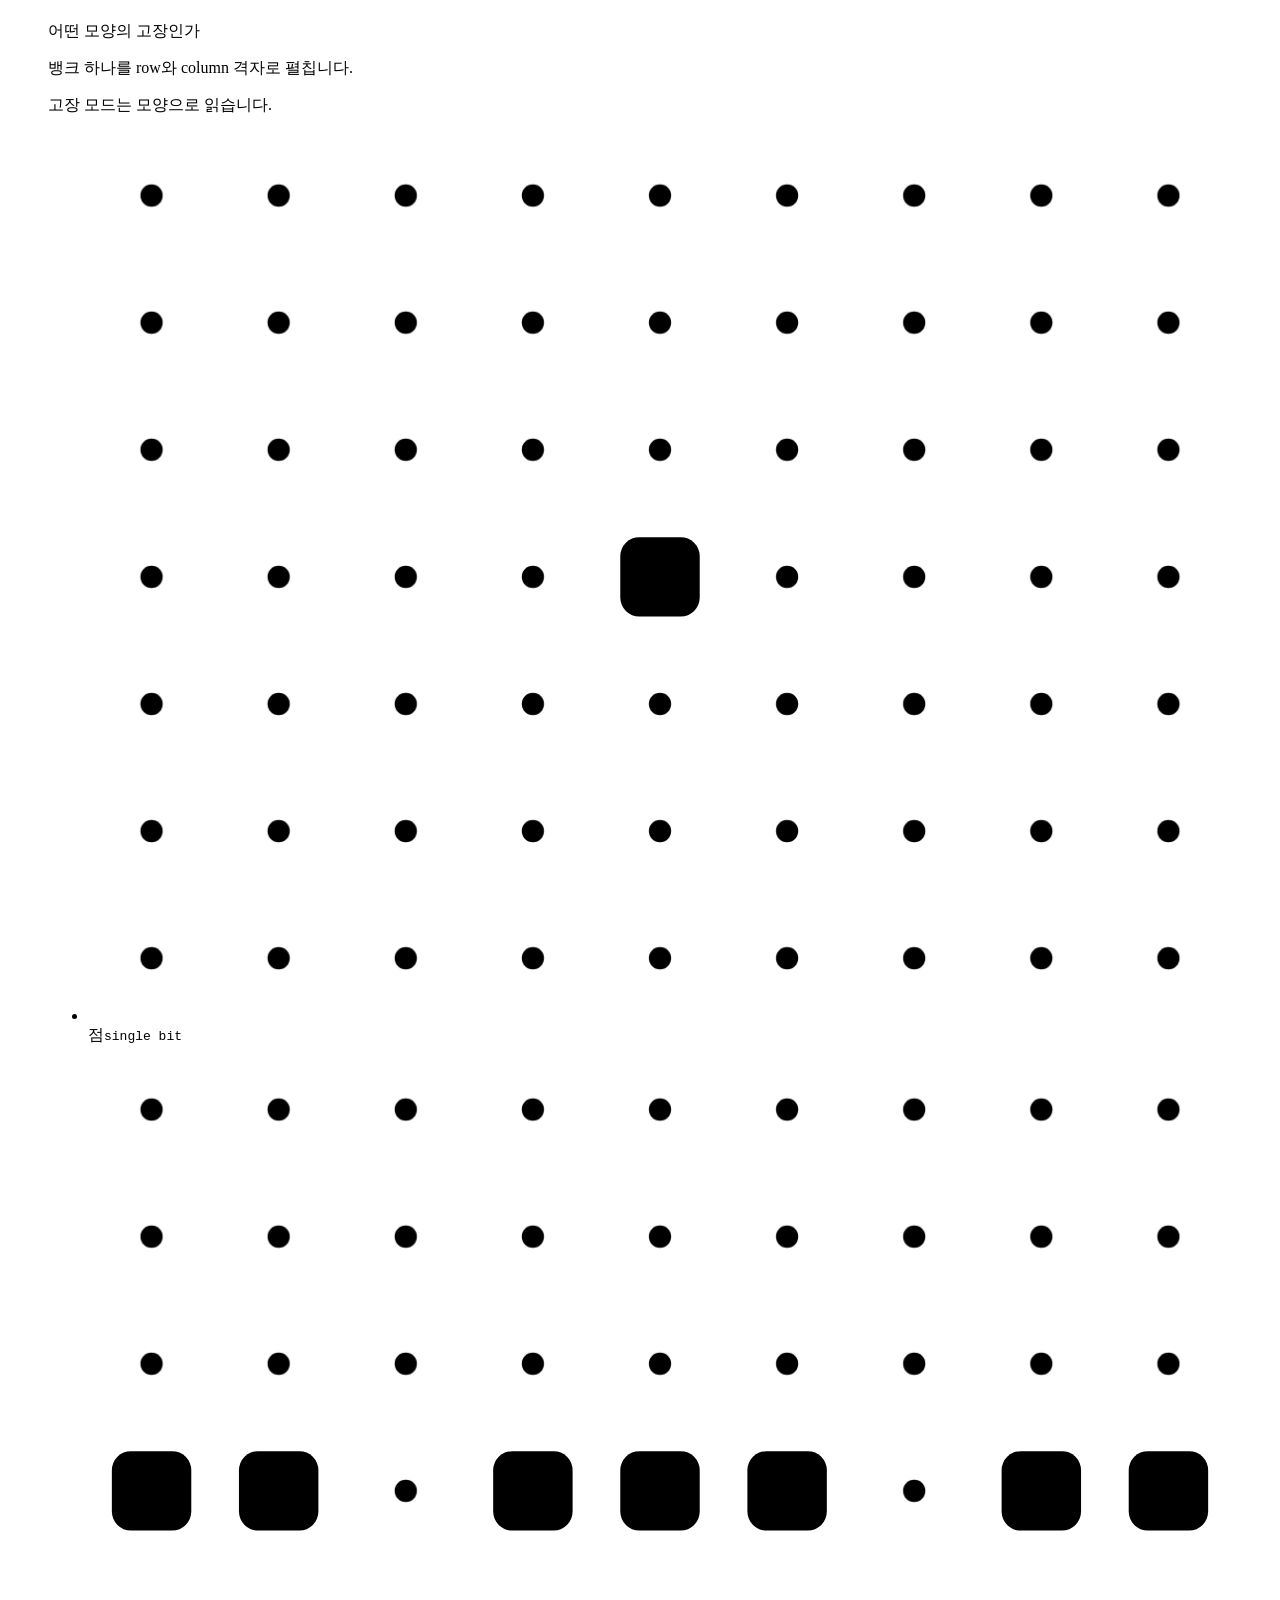
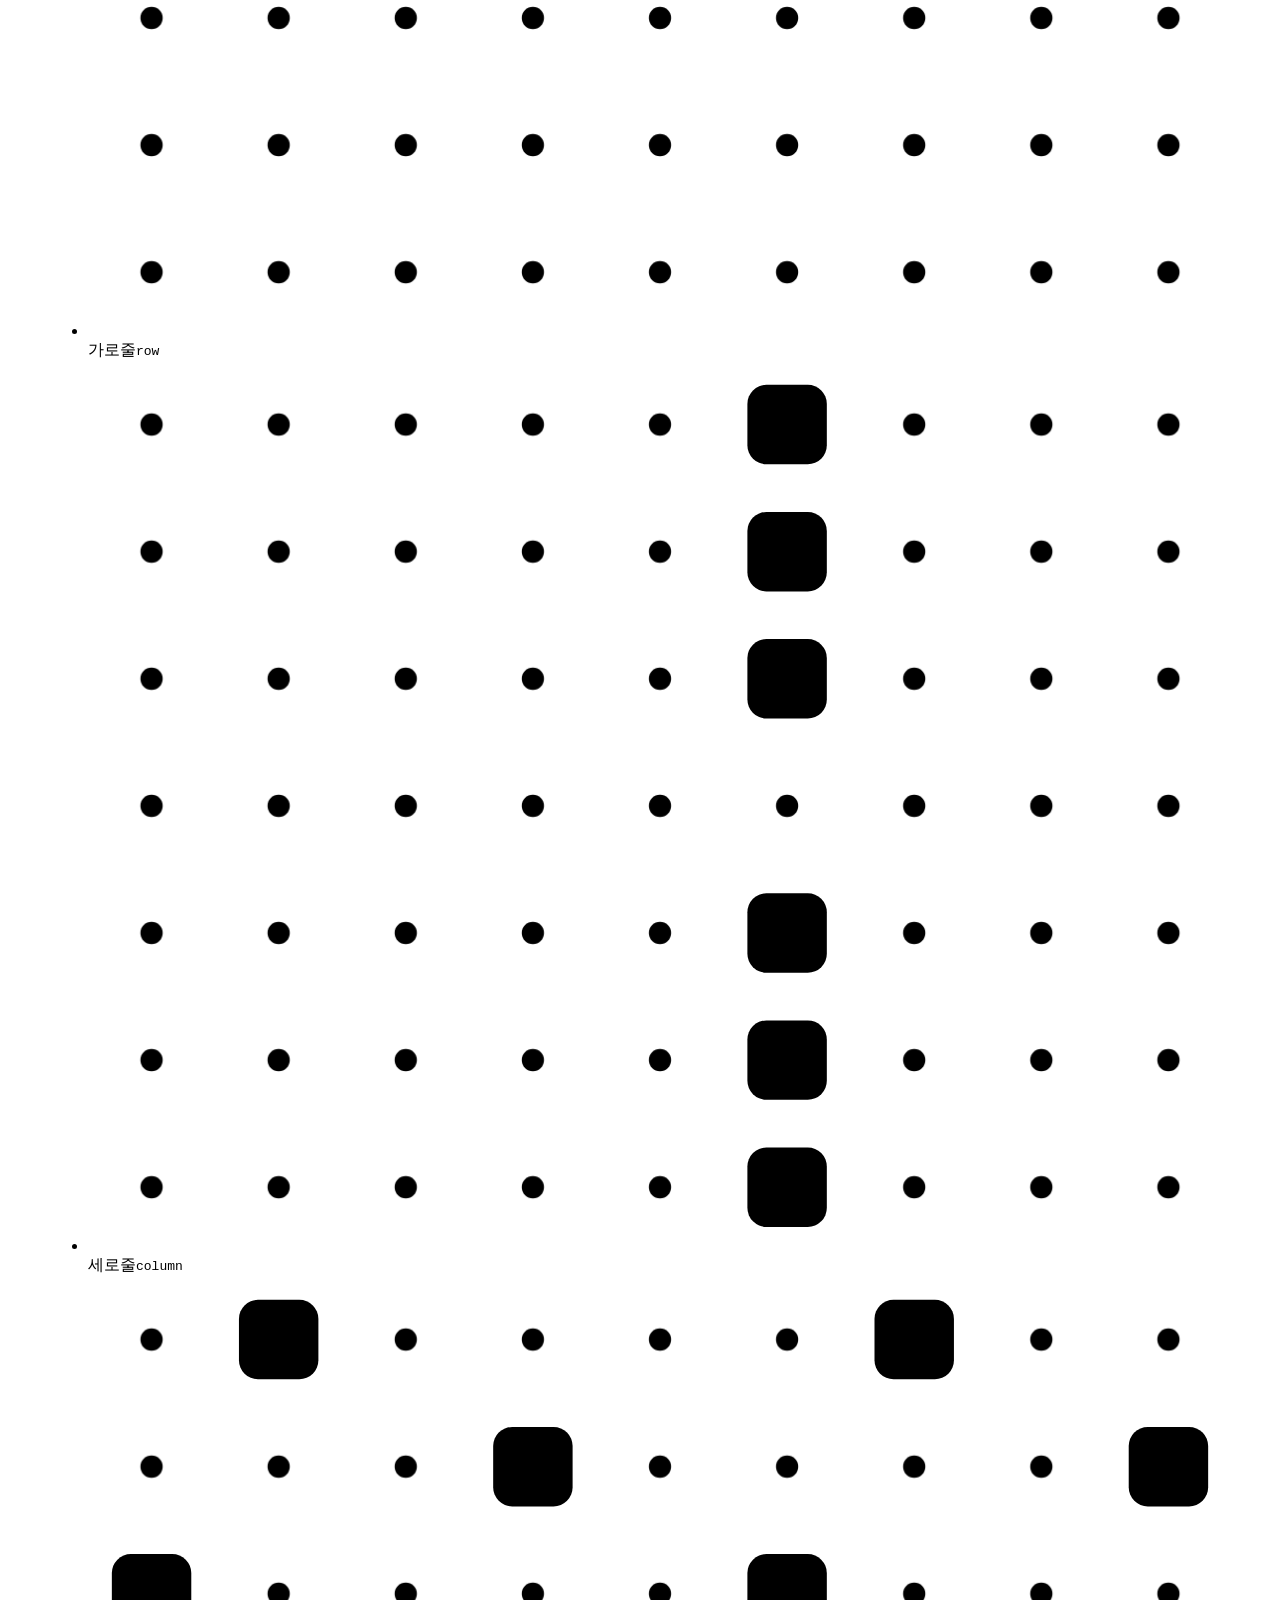
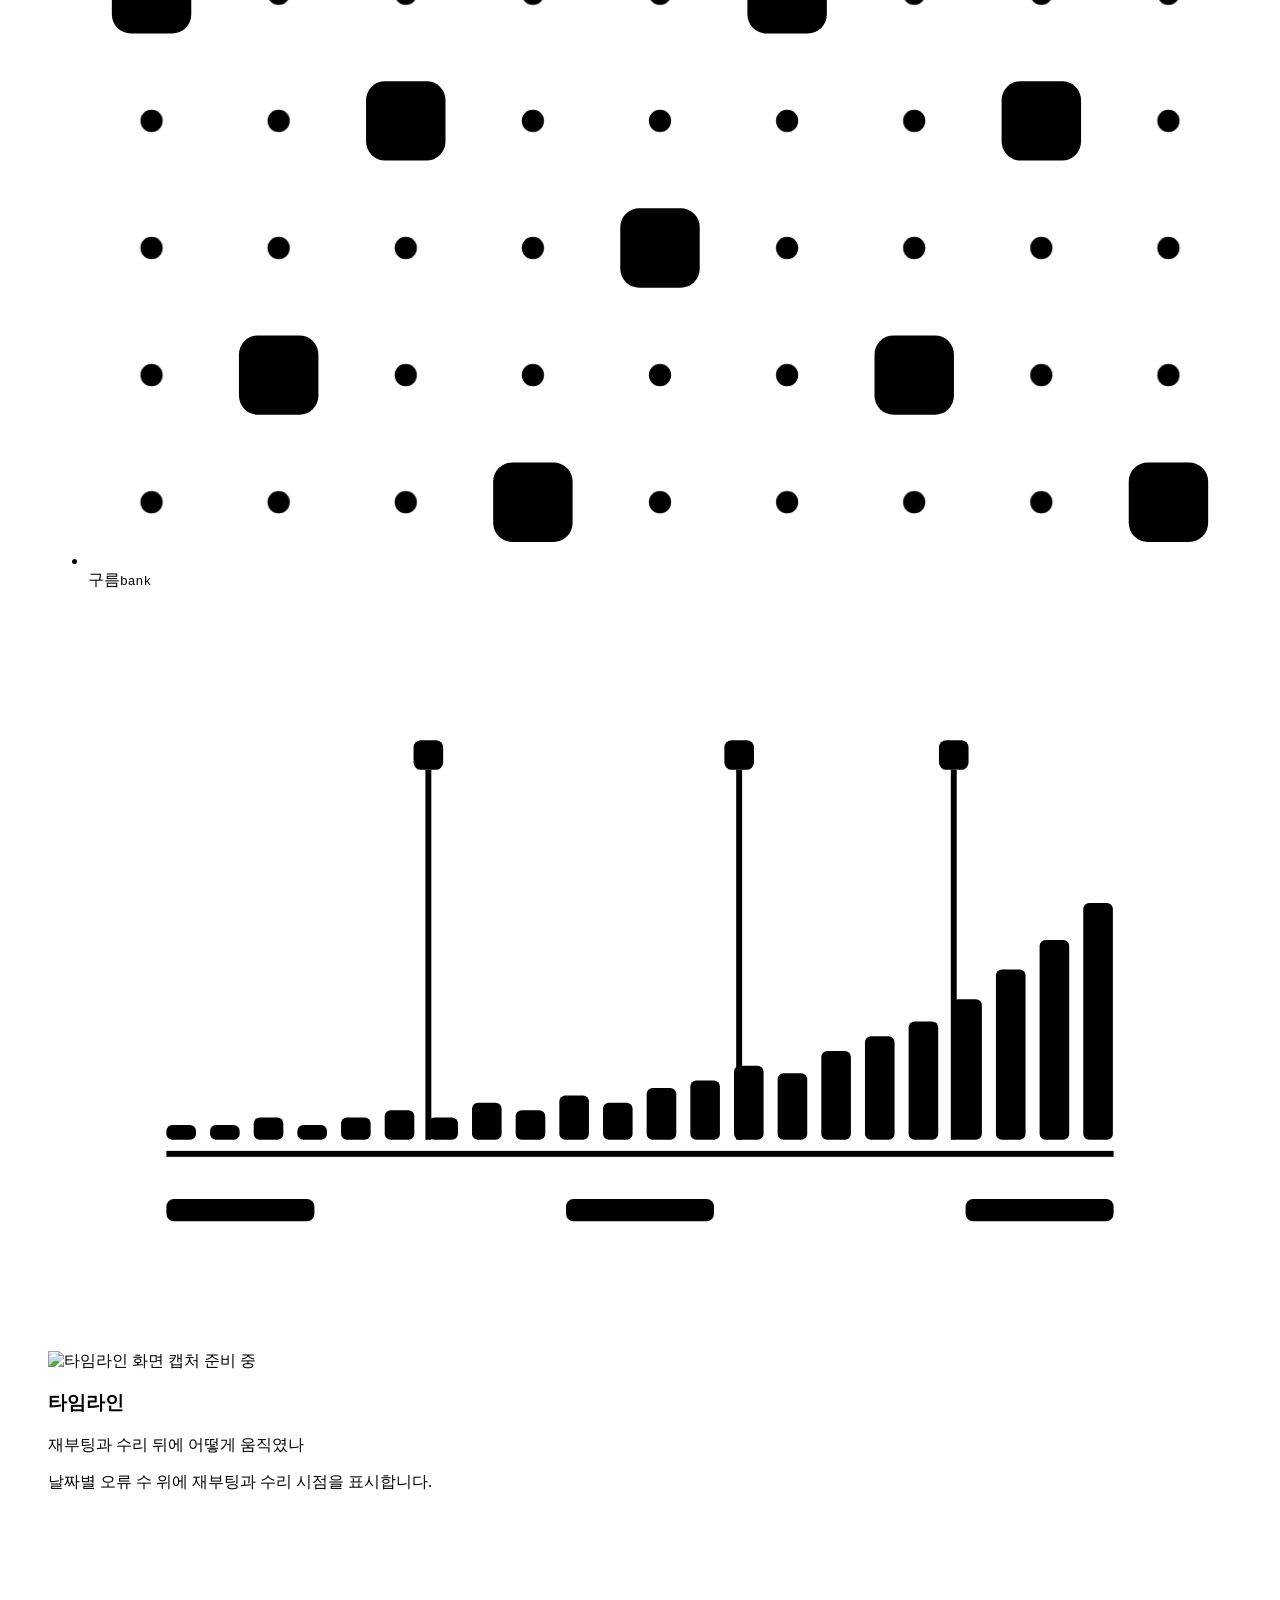
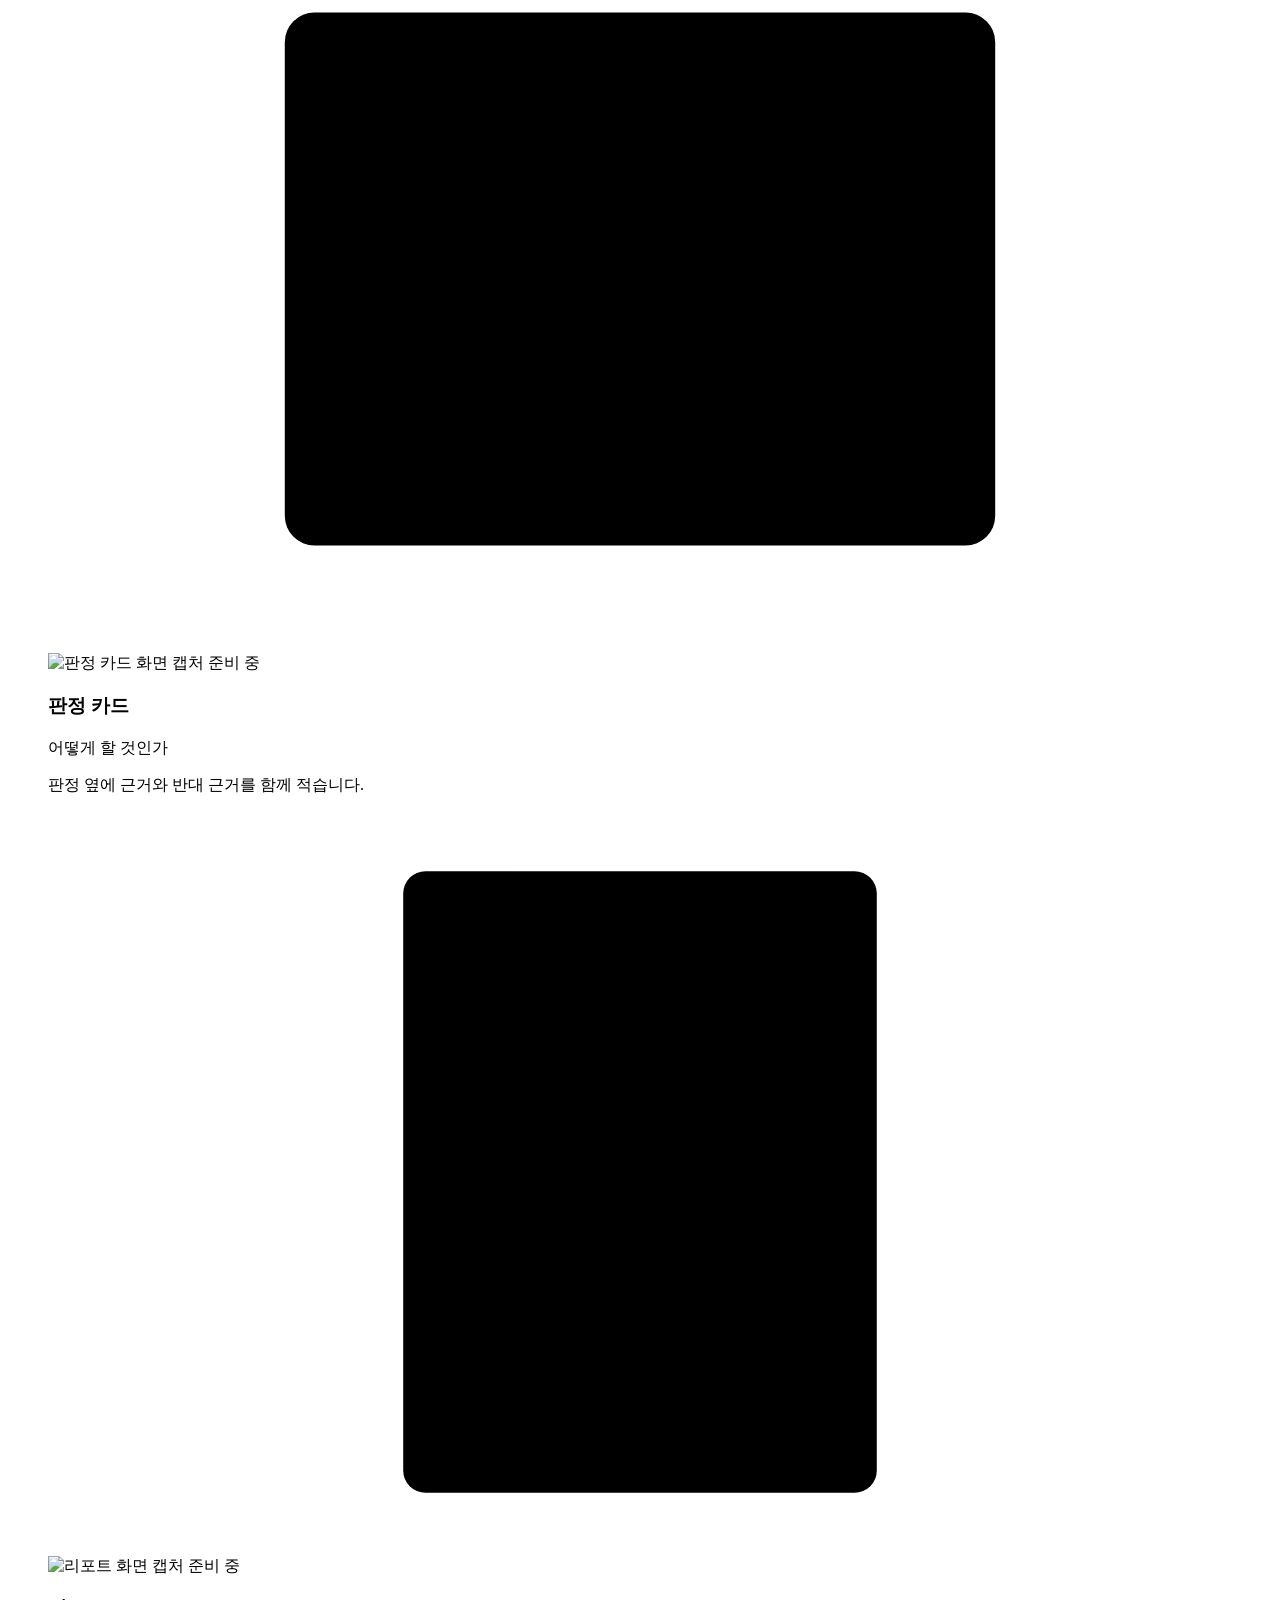
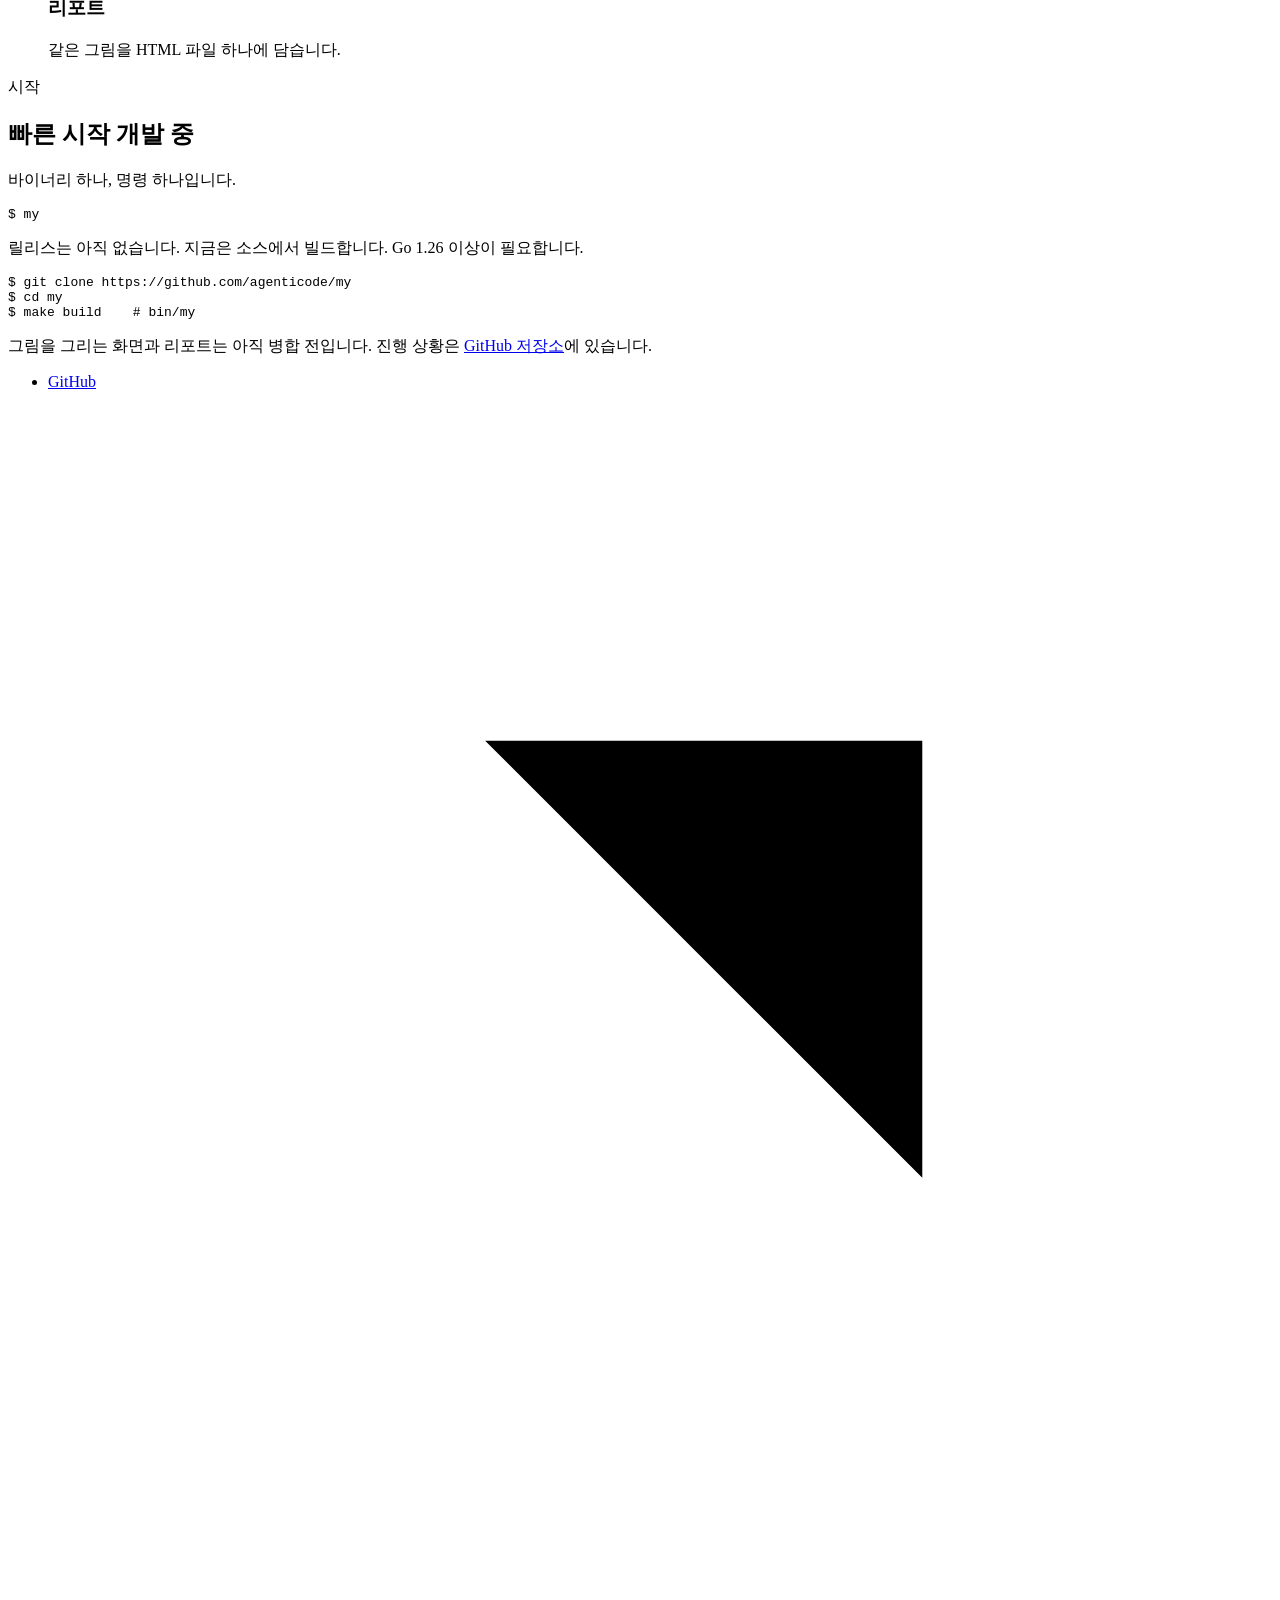
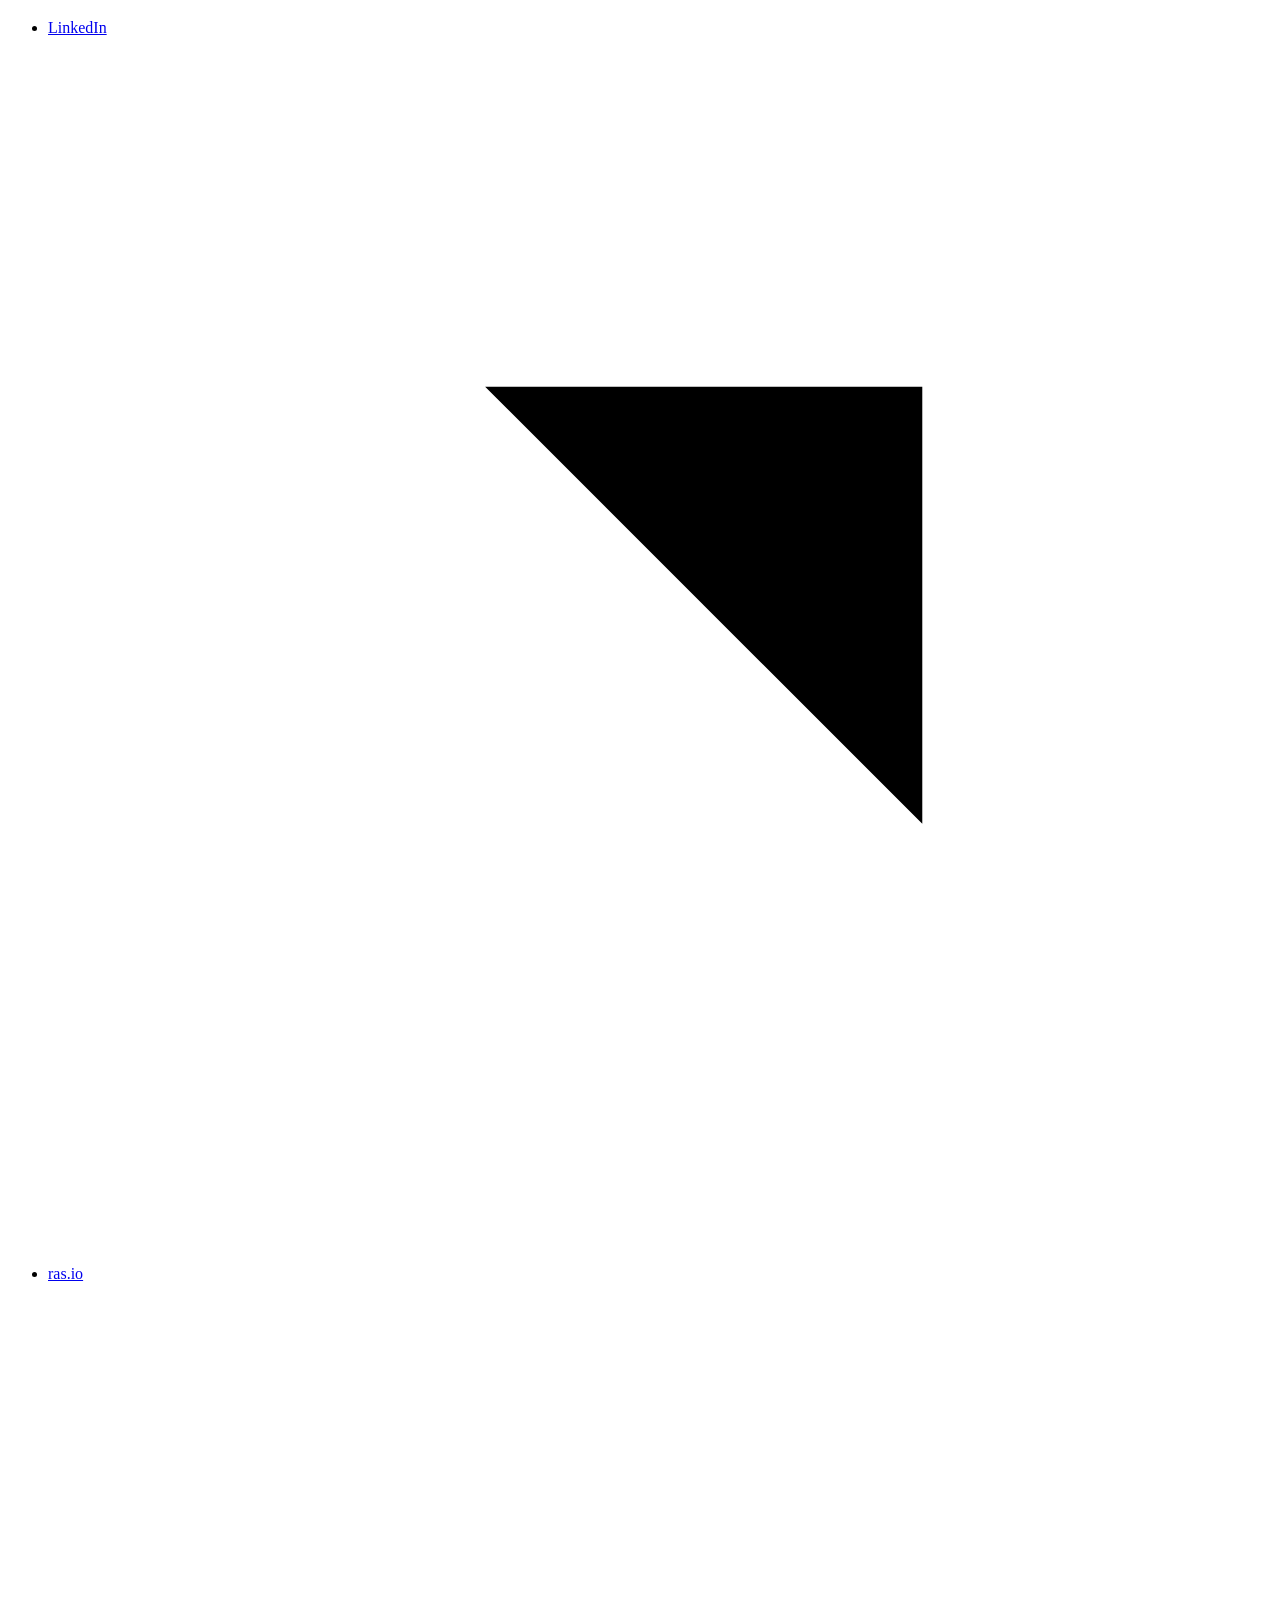
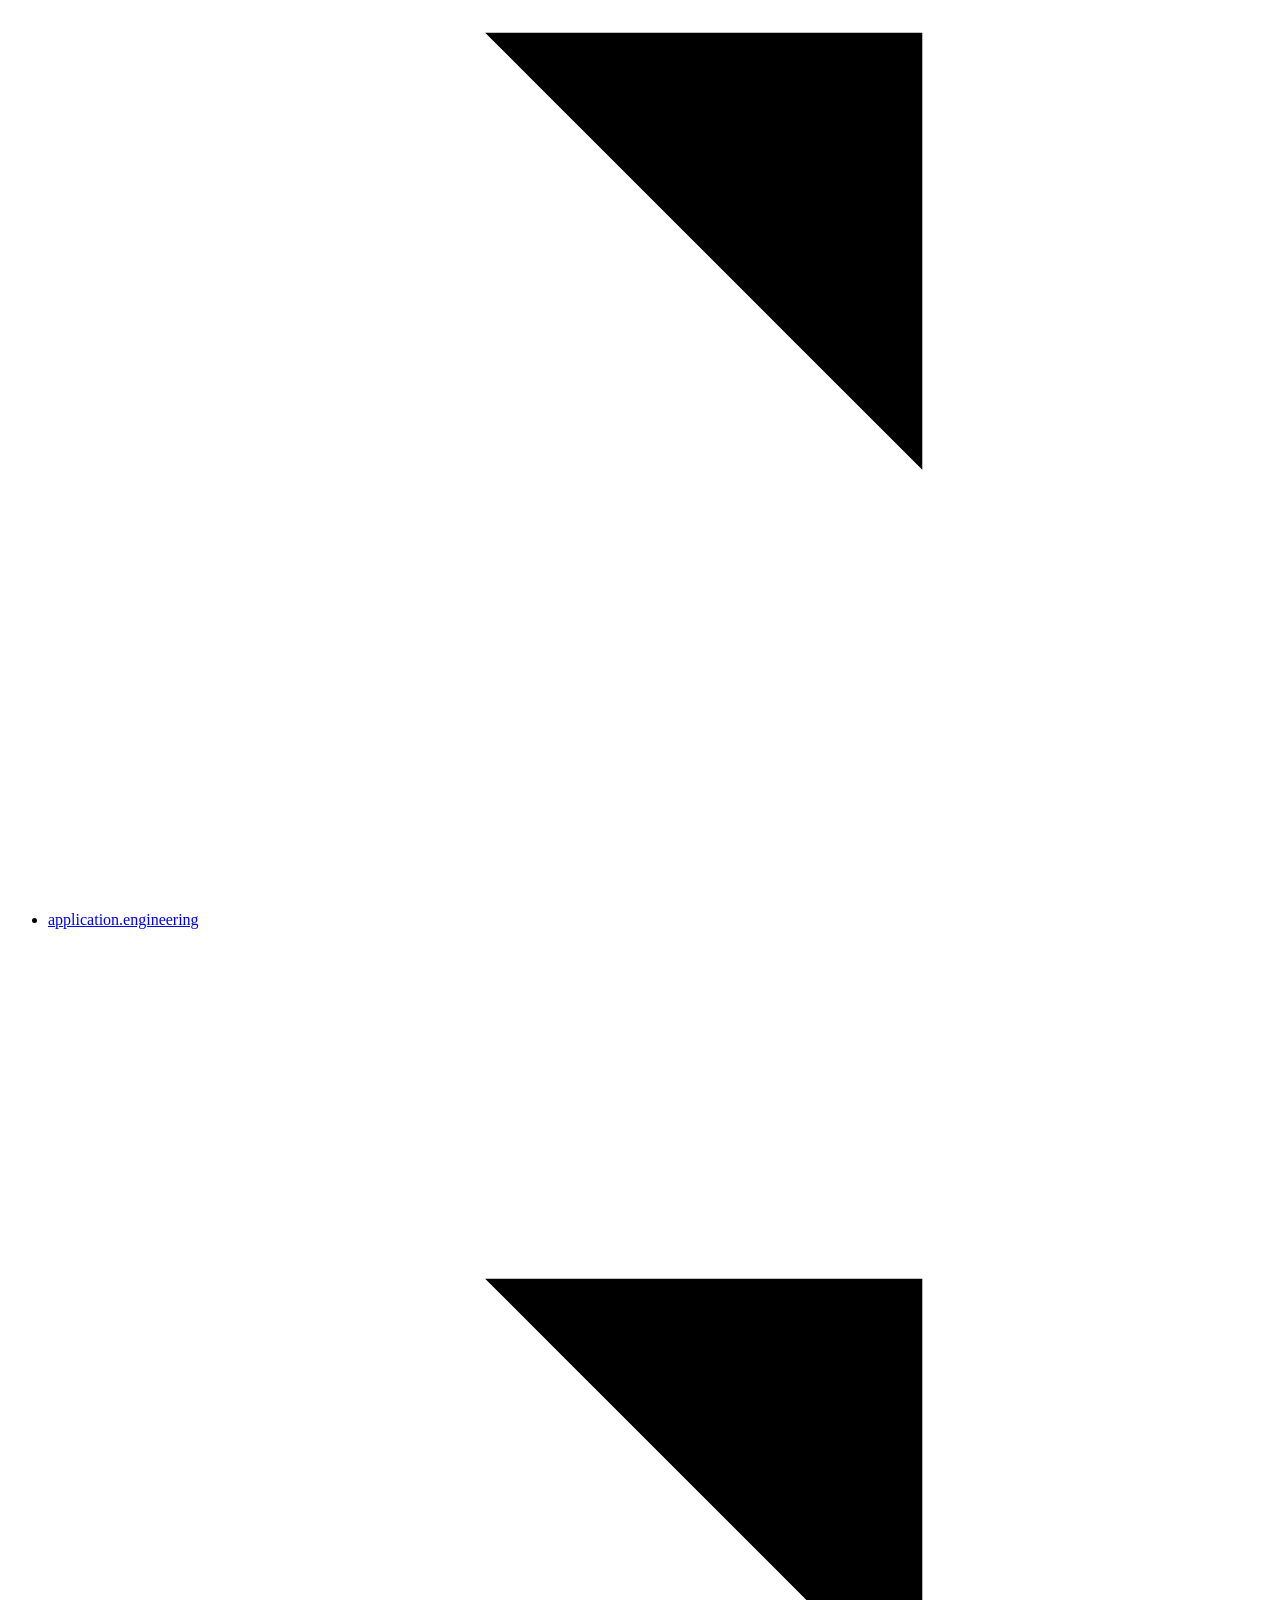
==== commit a3f5ca1f: "Work in progress on logo-motion Co-authored-by: kording <74226694+kording@users.noreply.github.com>" ====
--- a/site/index.html
+++ b/site/index.html
@@ -10,10 +10,15 @@
 <link rel="preload" href="/fonts/SUIT-Variable-2.040.woff2" as="font" type="font/woff2" crossorigin>
 <link rel="stylesheet" href="/css/ko-wrap.css">
 <link rel="stylesheet" href="/css/site.css">
-<script src="/js/site.js" defer></script>
+<script src="/js/site.js"></script>
 </head>
 <body>
 <a class="skip" href="#main">본문으로 건너뛰기</a>
+
+<div class="intro" aria-hidden="true">
+  <div class="intro-bg"></div>
+  <div class="intro-x"><div class="intro-y"><span class="mark mark-intro"><span class="mark-live" aria-hidden="true"><span class="mk-m">M</span><span class="mk-mid"><span class="mk-l"><span>e</span></span><span class="mk-l"><span>m</span></span><span class="mk-l"><span>o</span></span><span class="mk-l"><span>r</span></span></span><span class="mk-y">Y</span><span class="mk-ext"><span class="mk-x">.</span><span class="mk-x">s</span><span class="mk-x">h</span></span></span></span></div></div>
+</div>
 
 <svg class="defs" aria-hidden="true" focusable="false">
   <defs>
@@ -28,7 +33,7 @@
 <header class="banner">
   <div class="wrap banner-in">
     <a class="brand" href="/" aria-label="MemorY 첫 화면">
-      <span class="wm" aria-hidden="true"><b>M</b>emor<b>Y</b></span>
+      <span class="mark"><span class="mark-size" aria-hidden="true"><b>M</b>emor<b>Y</b></span><span class="mark-live" aria-hidden="true"><span class="mk-m">M</span><span class="mk-mid"><span class="mk-l"><span>e</span></span><span class="mk-l"><span>m</span></span><span class="mk-l"><span>o</span></span><span class="mk-l"><span>r</span></span></span><span class="mk-y">Y</span><span class="mk-ext"><span class="mk-x">.</span><span class="mk-x">s</span><span class="mk-x">h</span></span></span></span>
     </a>
     <nav class="nav" aria-label="주요 메뉴">
       <a href="#what">소개</a>
@@ -44,10 +49,10 @@
 <section class="hero" aria-labelledby="hero-title">
   <div class="wrap hero-in">
     <div class="hero-copy">
-      <h1 class="hero-title" id="hero-title"><span class="wm"><b>M</b>emor<b>Y</b></span></h1>
-      <p class="slogan"><span>Memory의 <b>M</b>부터 <b>Y</b>까지</span><span>모든 것을 책임지는 솔루션</span></p>
-      <p class="lede">서버의 메모리 오류 기록을 읽어, DIMM 어디에 어떤 모양의 고장이 있는지 그림으로 보여주는 읽기 전용 오픈소스 도구입니다.</p>
-      <div class="hero-actions">
+      <h1 class="hero-title" id="hero-title" data-enter style="--e:0"><span class="wm"><b>M</b>emor<b>Y</b></span></h1>
+      <p class="slogan" data-enter style="--e:1"><span>Memory의 <b>M</b>부터 <b>Y</b>까지</span><span>모든 것을 책임지는 솔루션</span></p>
+      <p class="lede" data-enter style="--e:2">서버의 메모리 오류 기록을 읽어, DIMM 어디에 어떤 모양의 고장이 있는지 그림으로 보여주는 읽기 전용 오픈소스 도구입니다.</p>
+      <div class="hero-actions" data-enter style="--e:3">
         <a class="btn" href="https://github.com/agenticode/my"><svg aria-hidden="true" focusable="false"><use href="#i-github"/></svg>GitHub <span class="mono">agenticode/my</span></a>
         <a class="link" href="#start">빠른 시작</a>
         <span class="chip">개발 중</span>
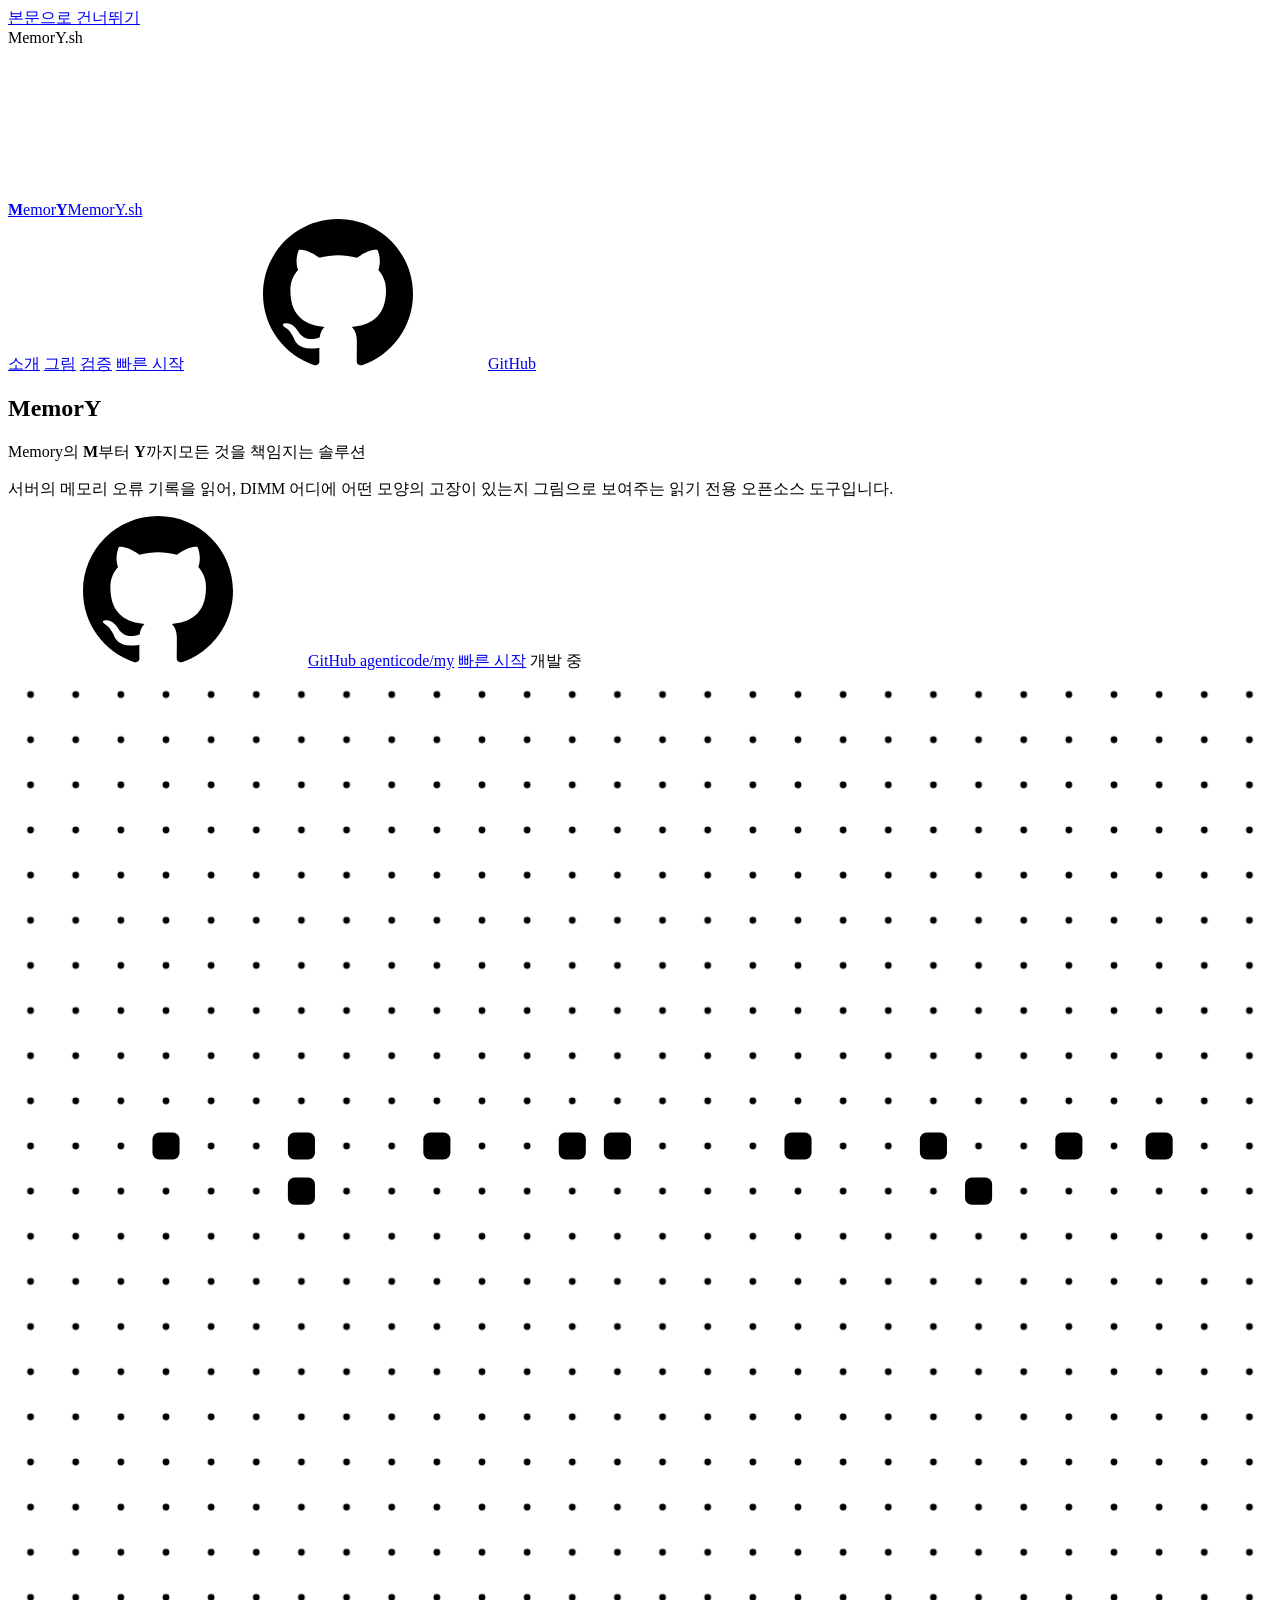
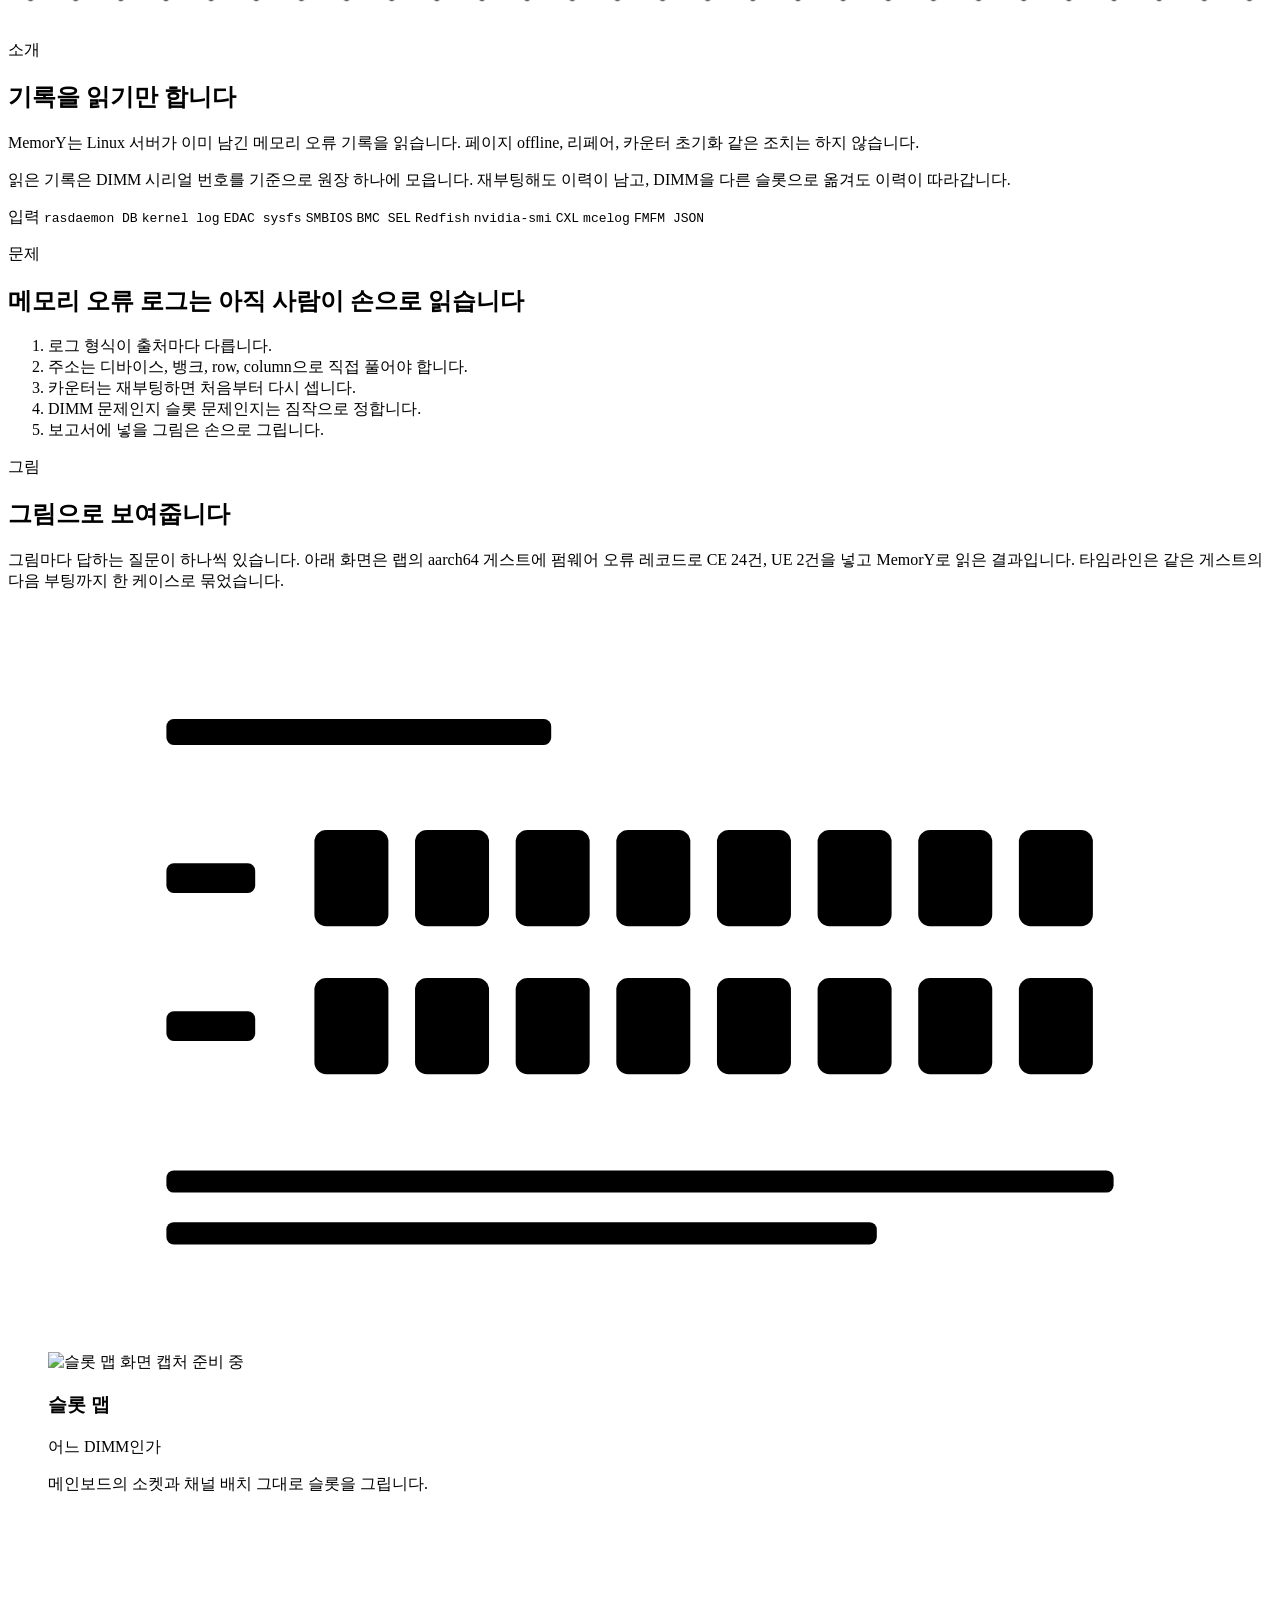
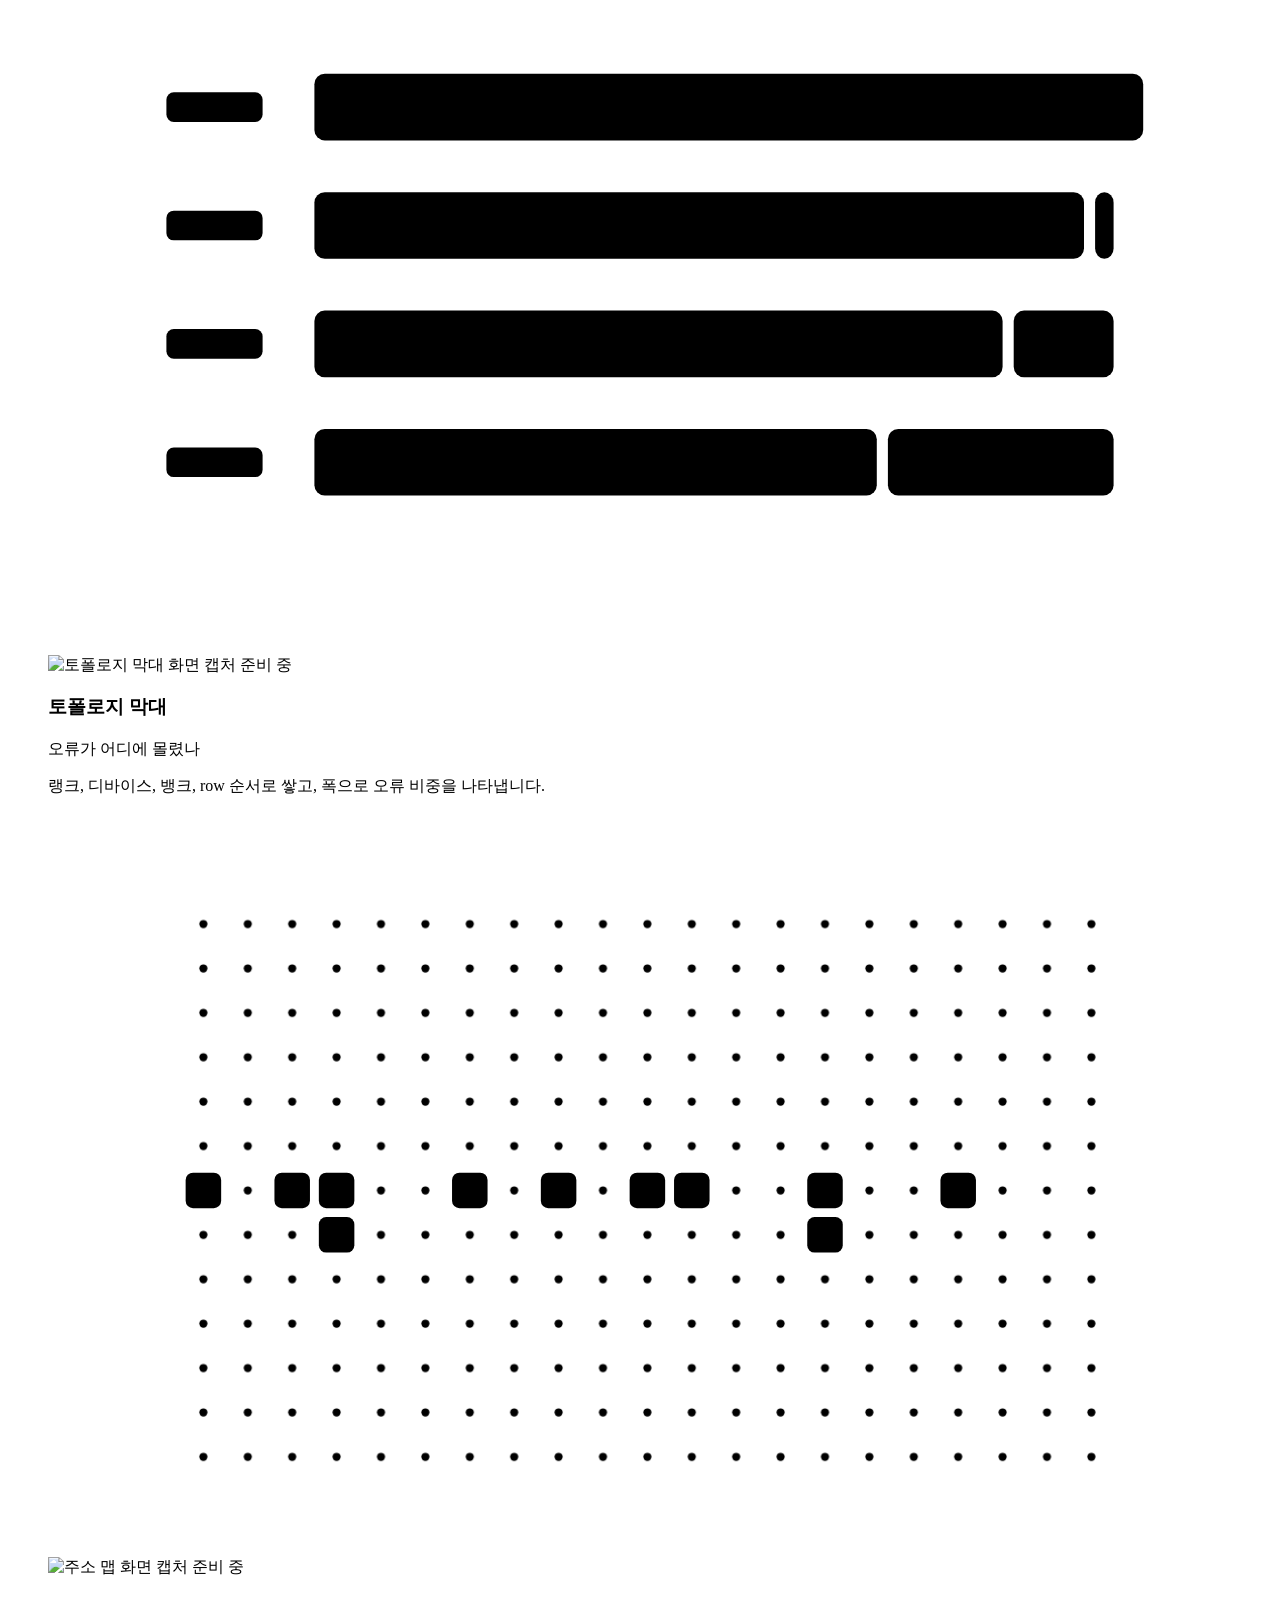
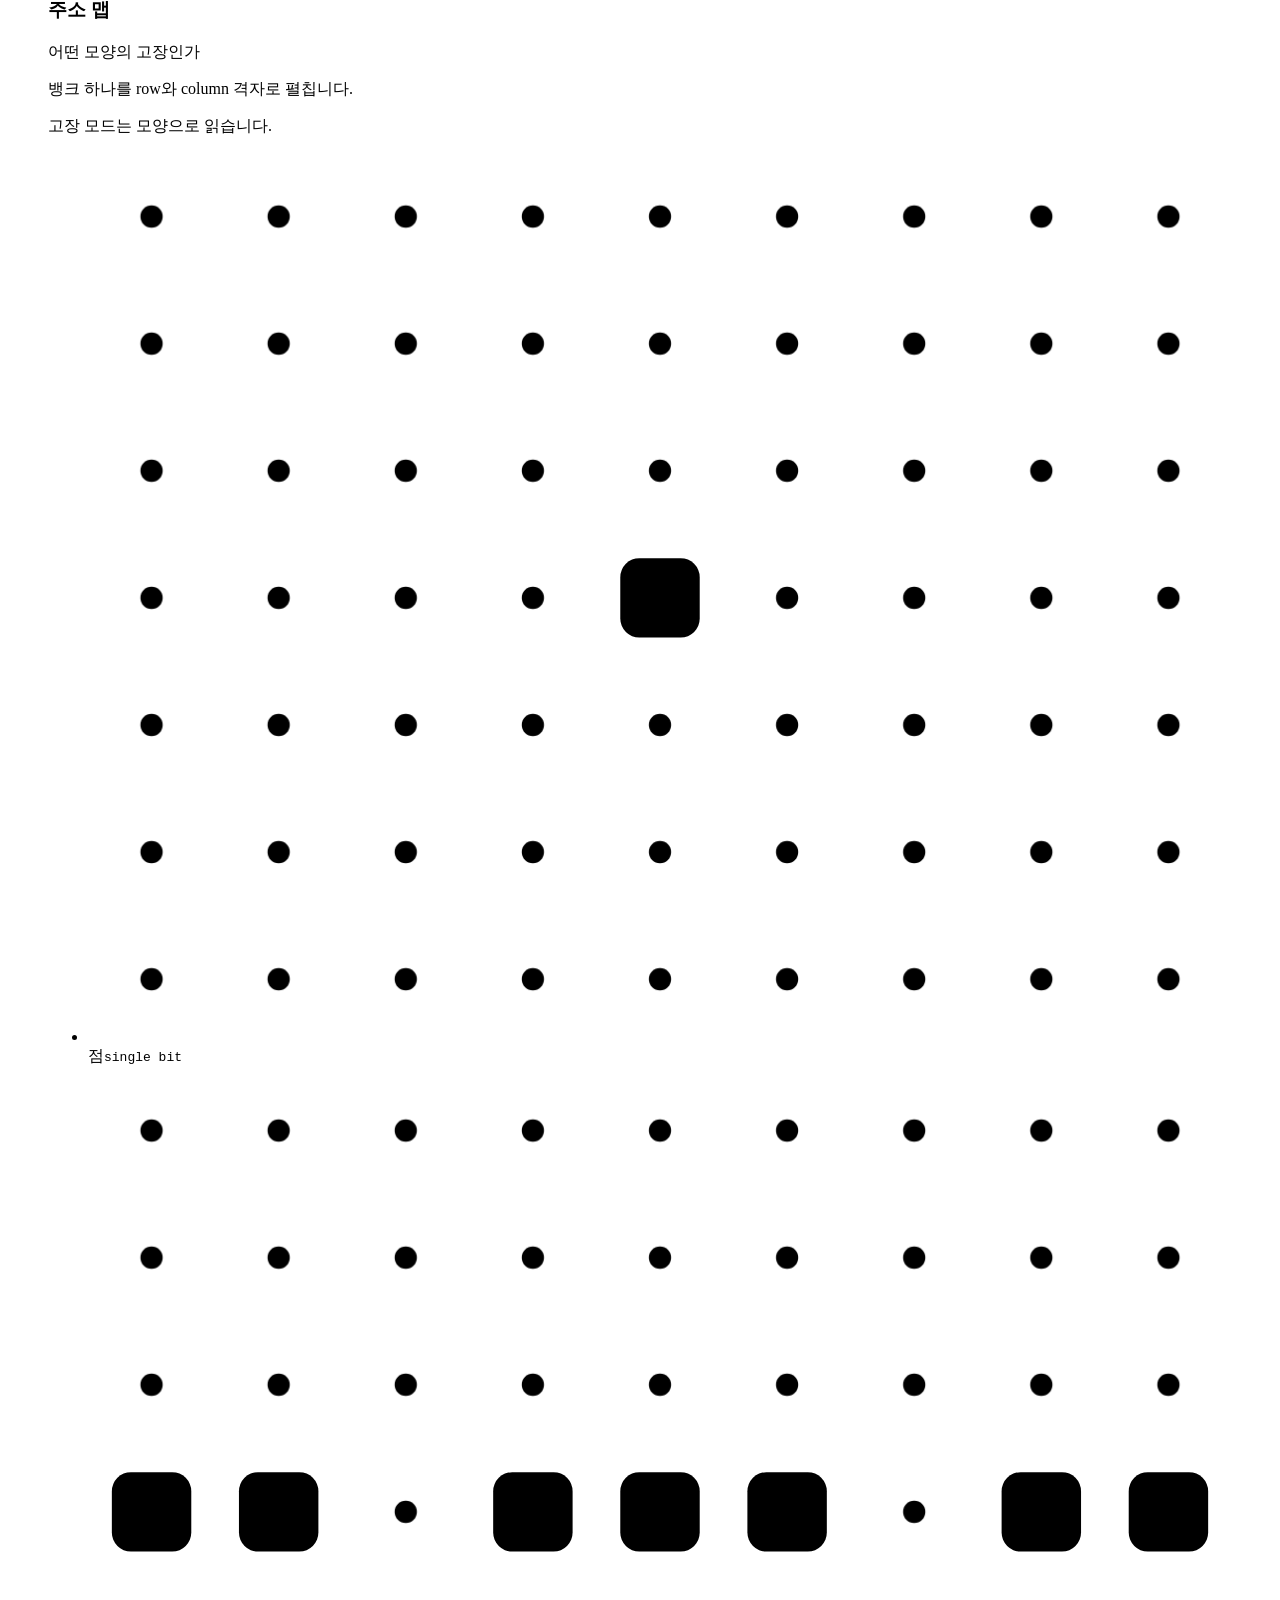
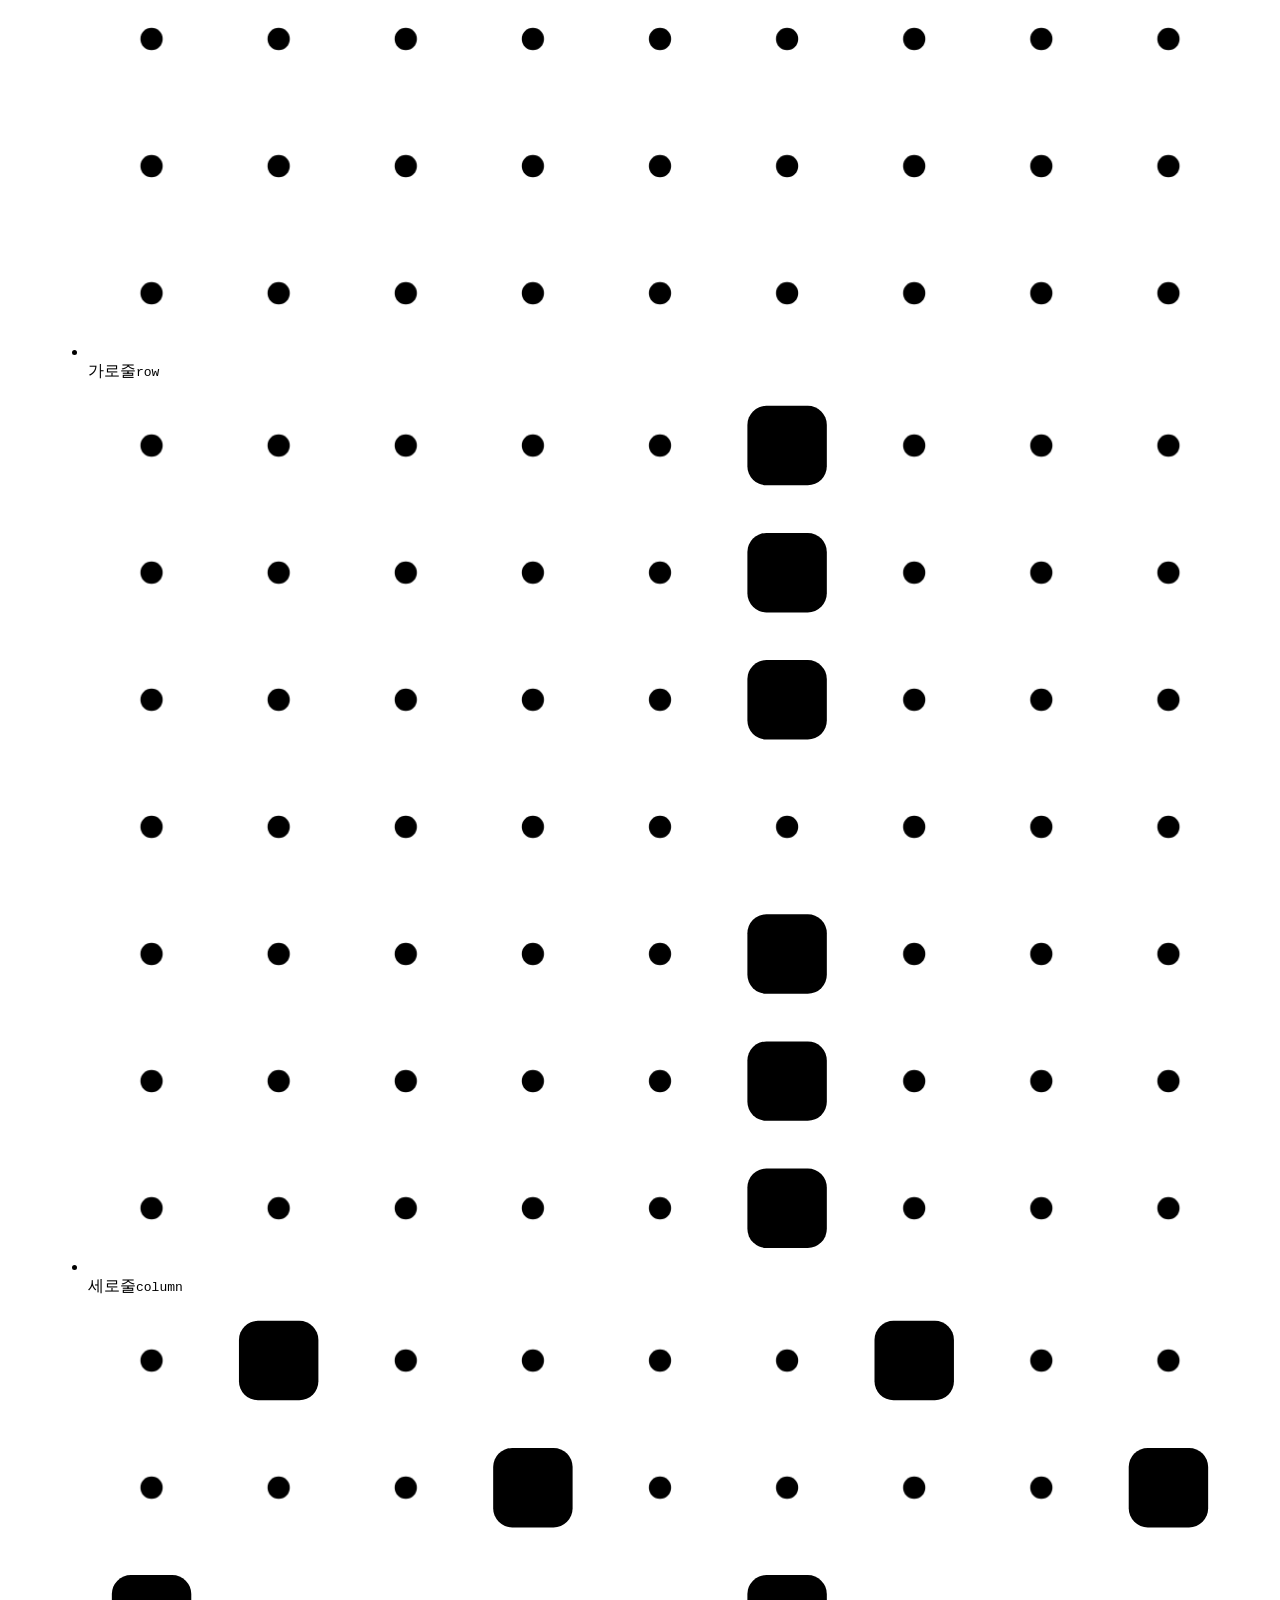
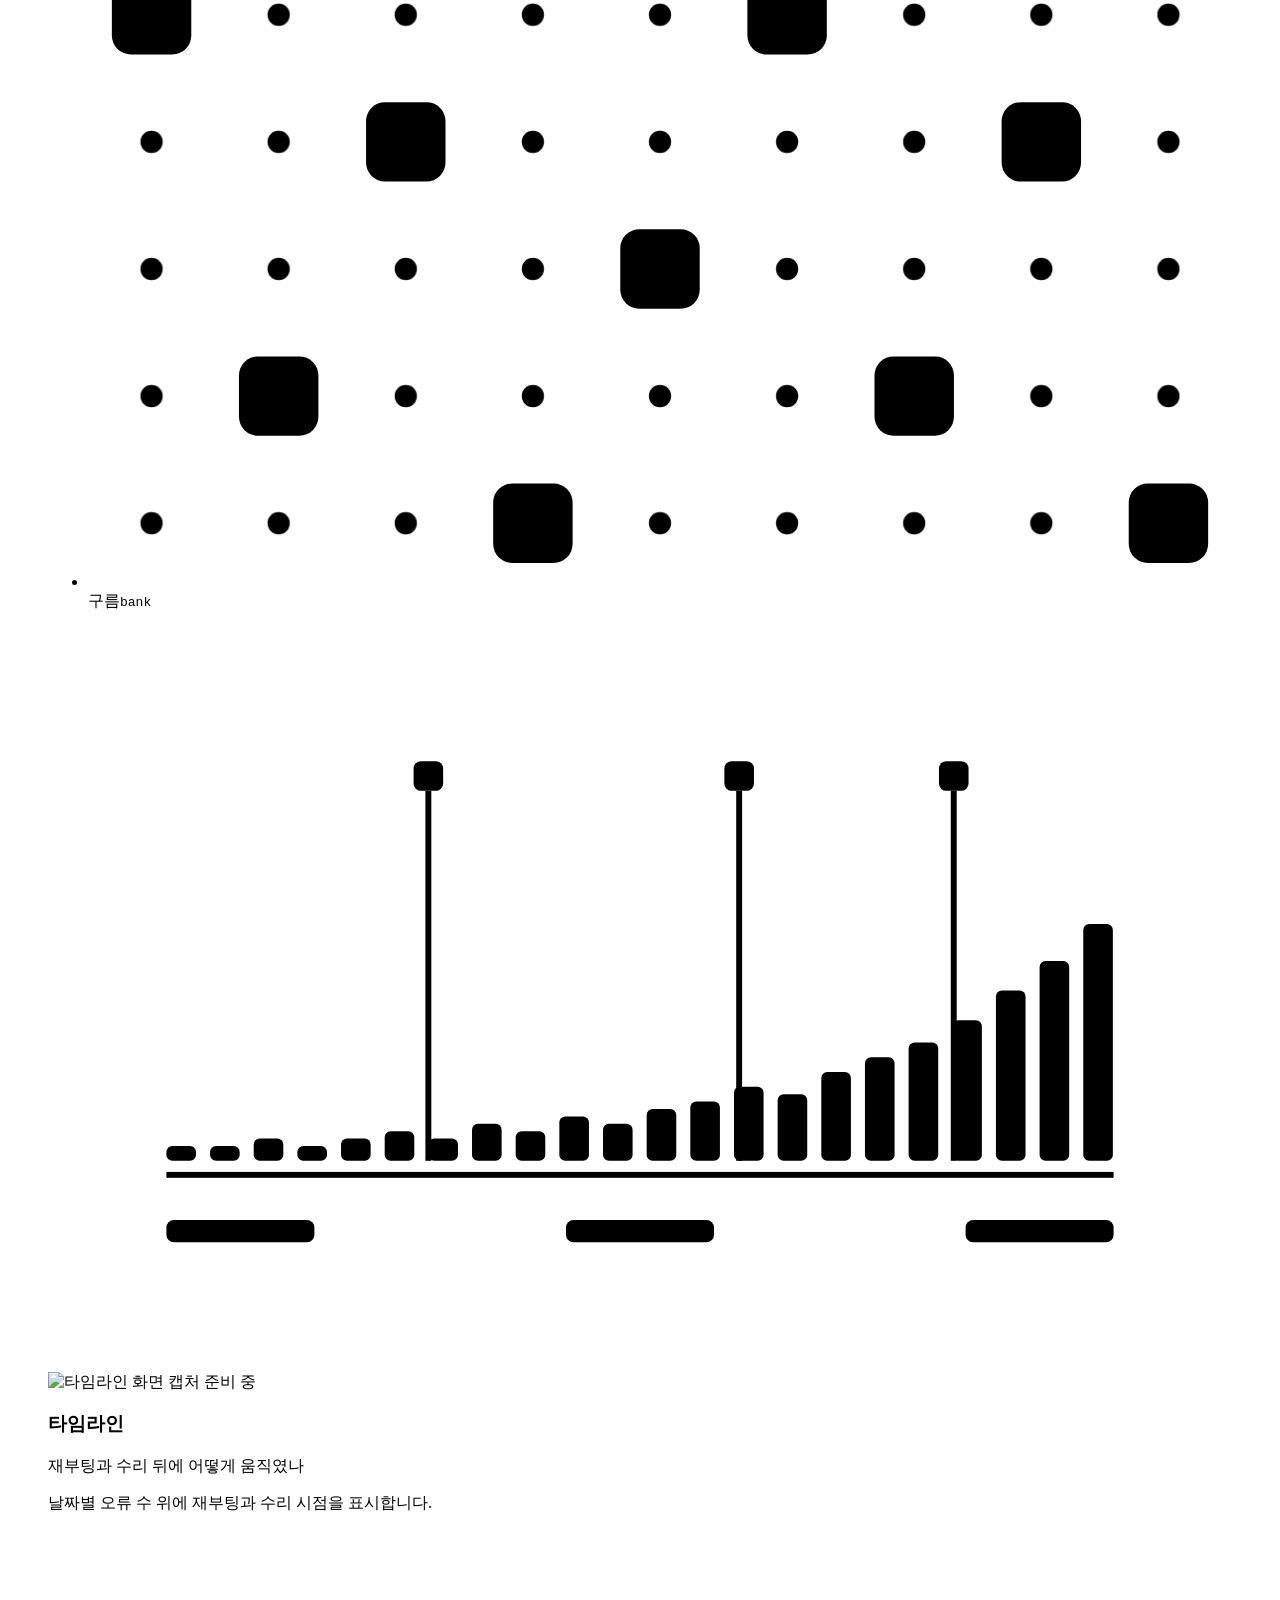
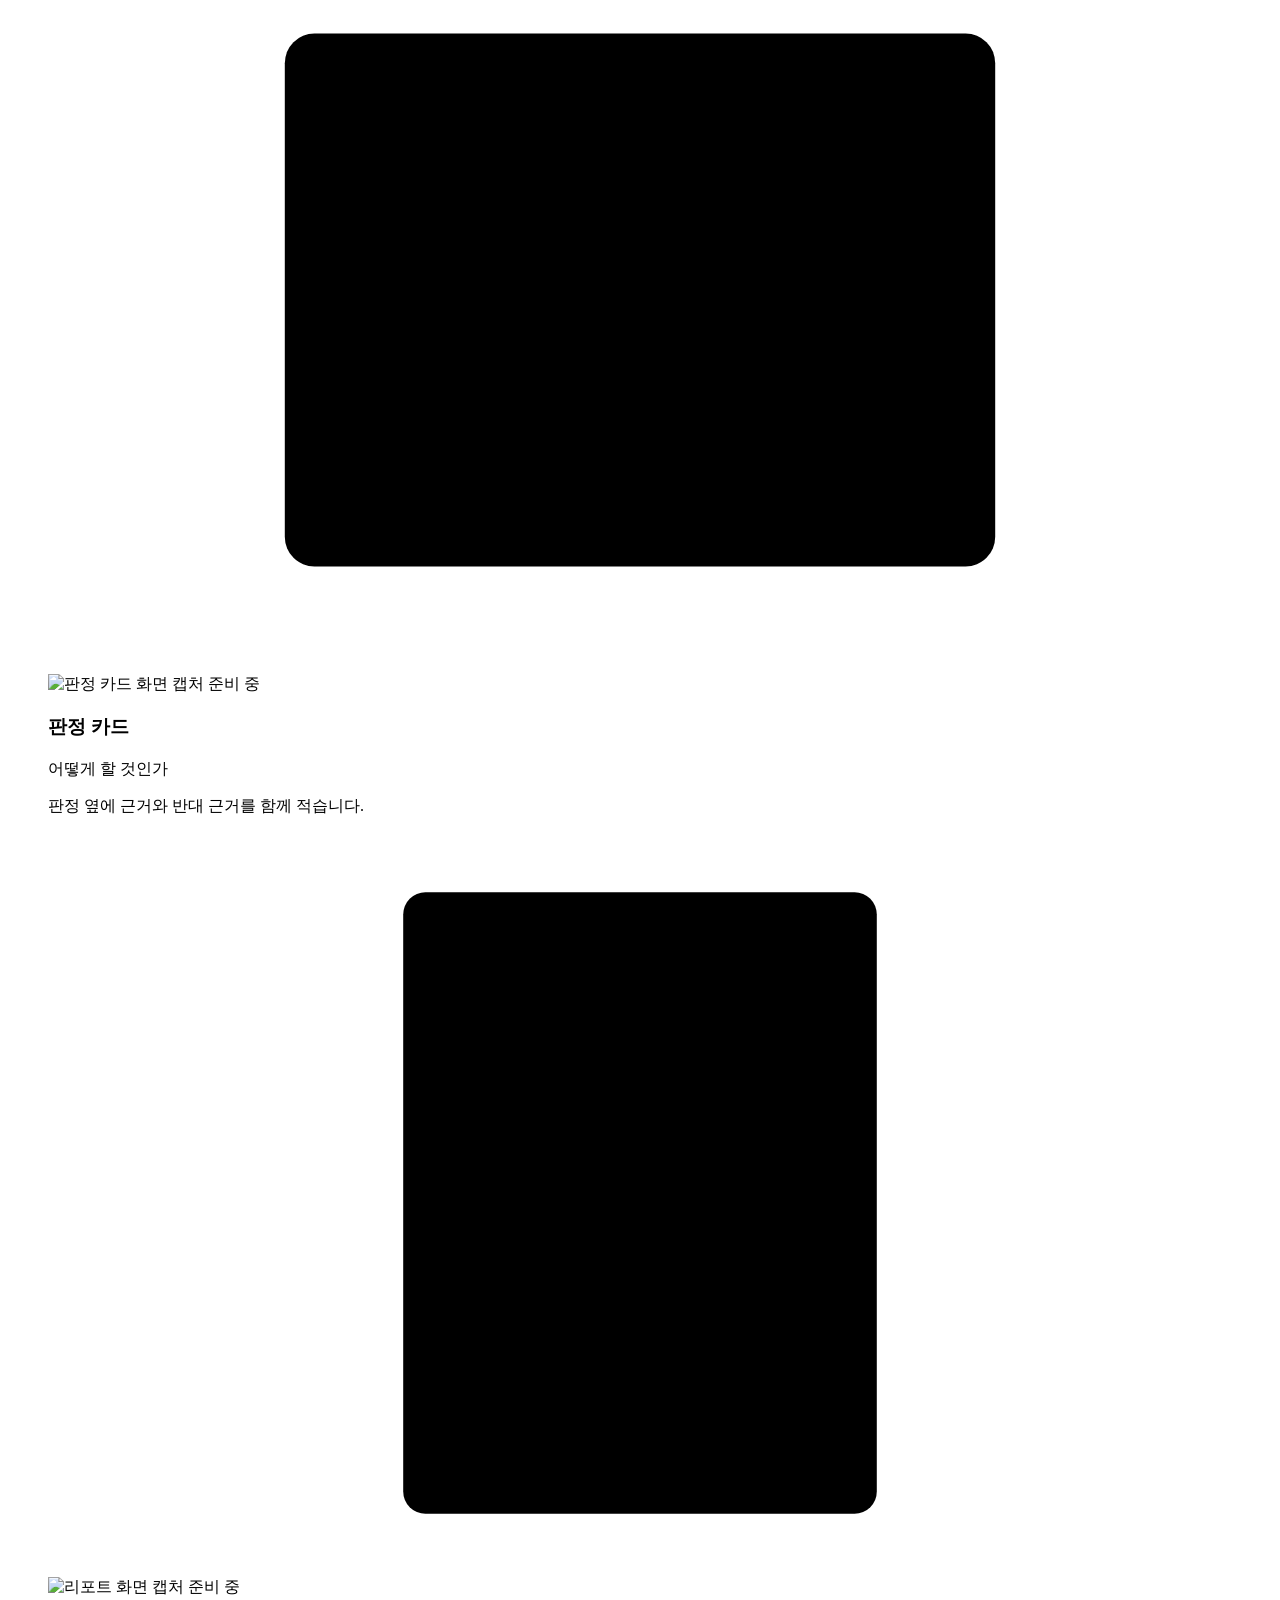
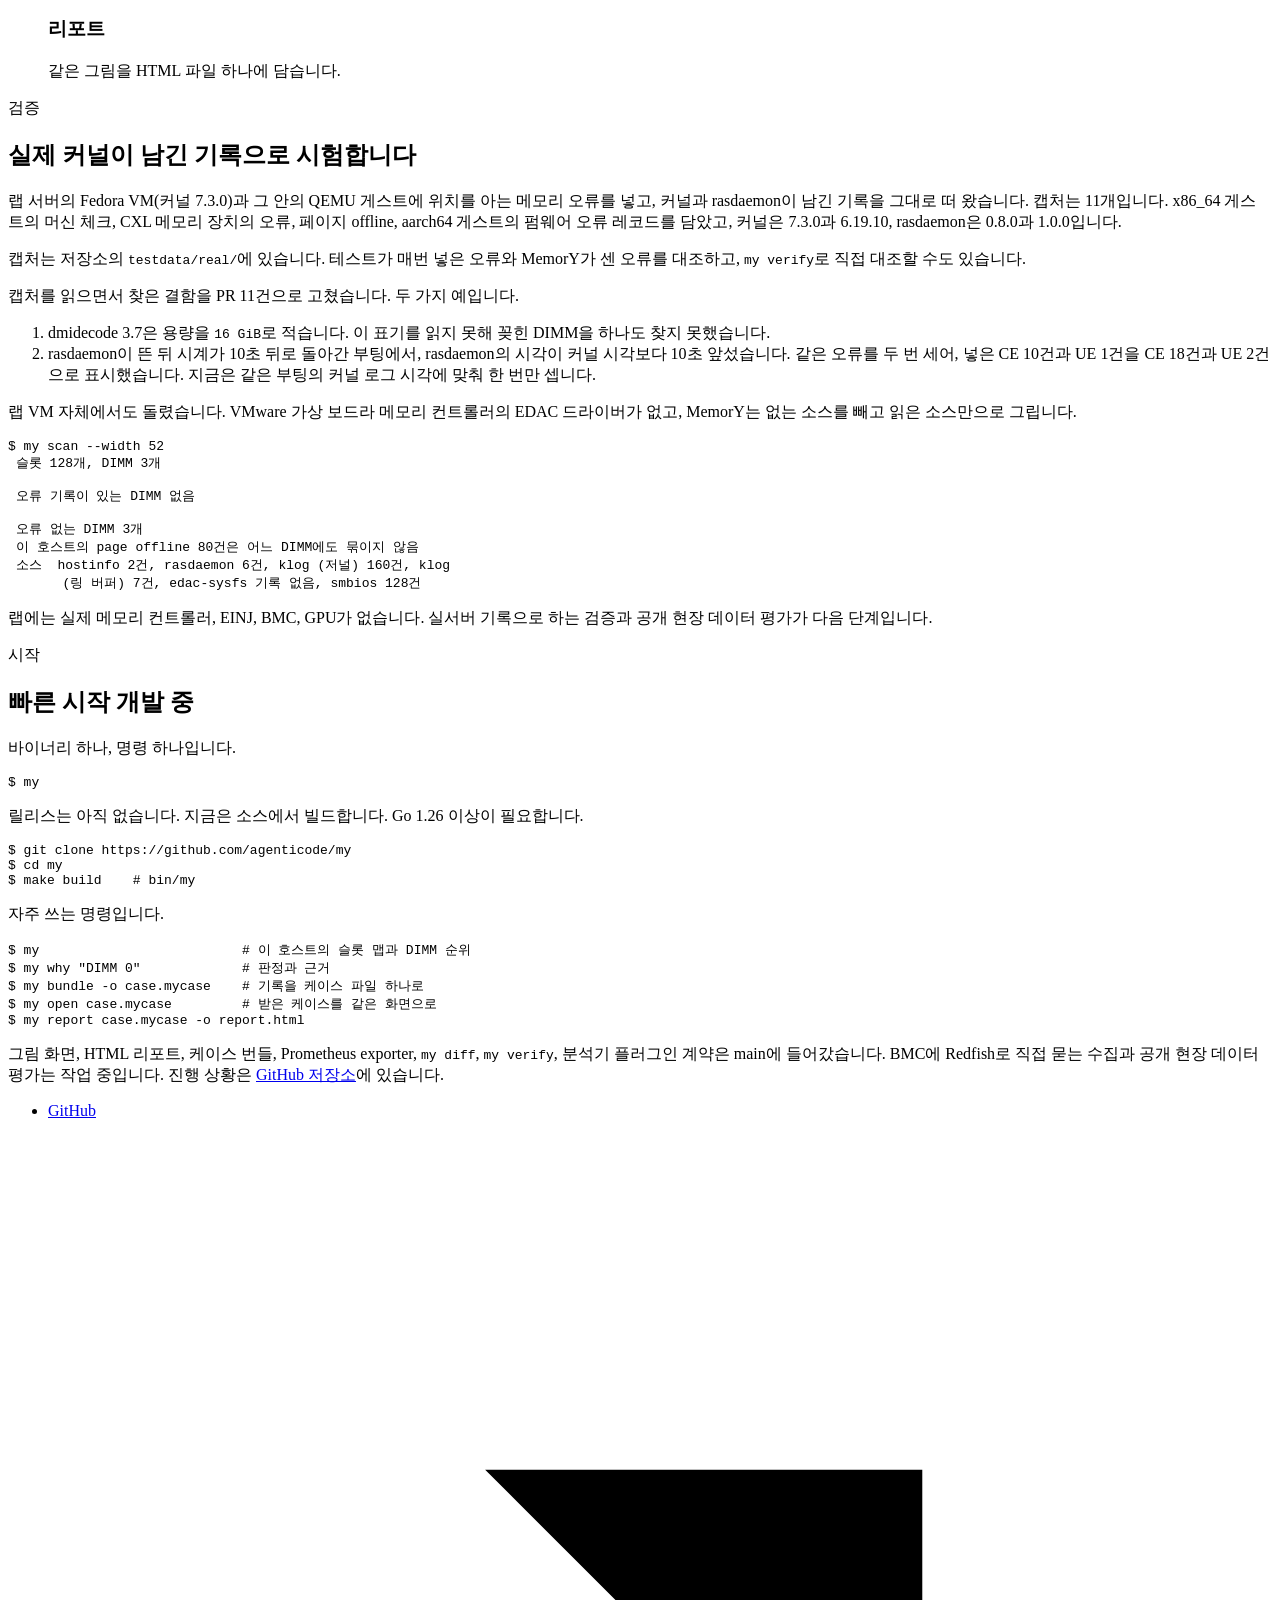
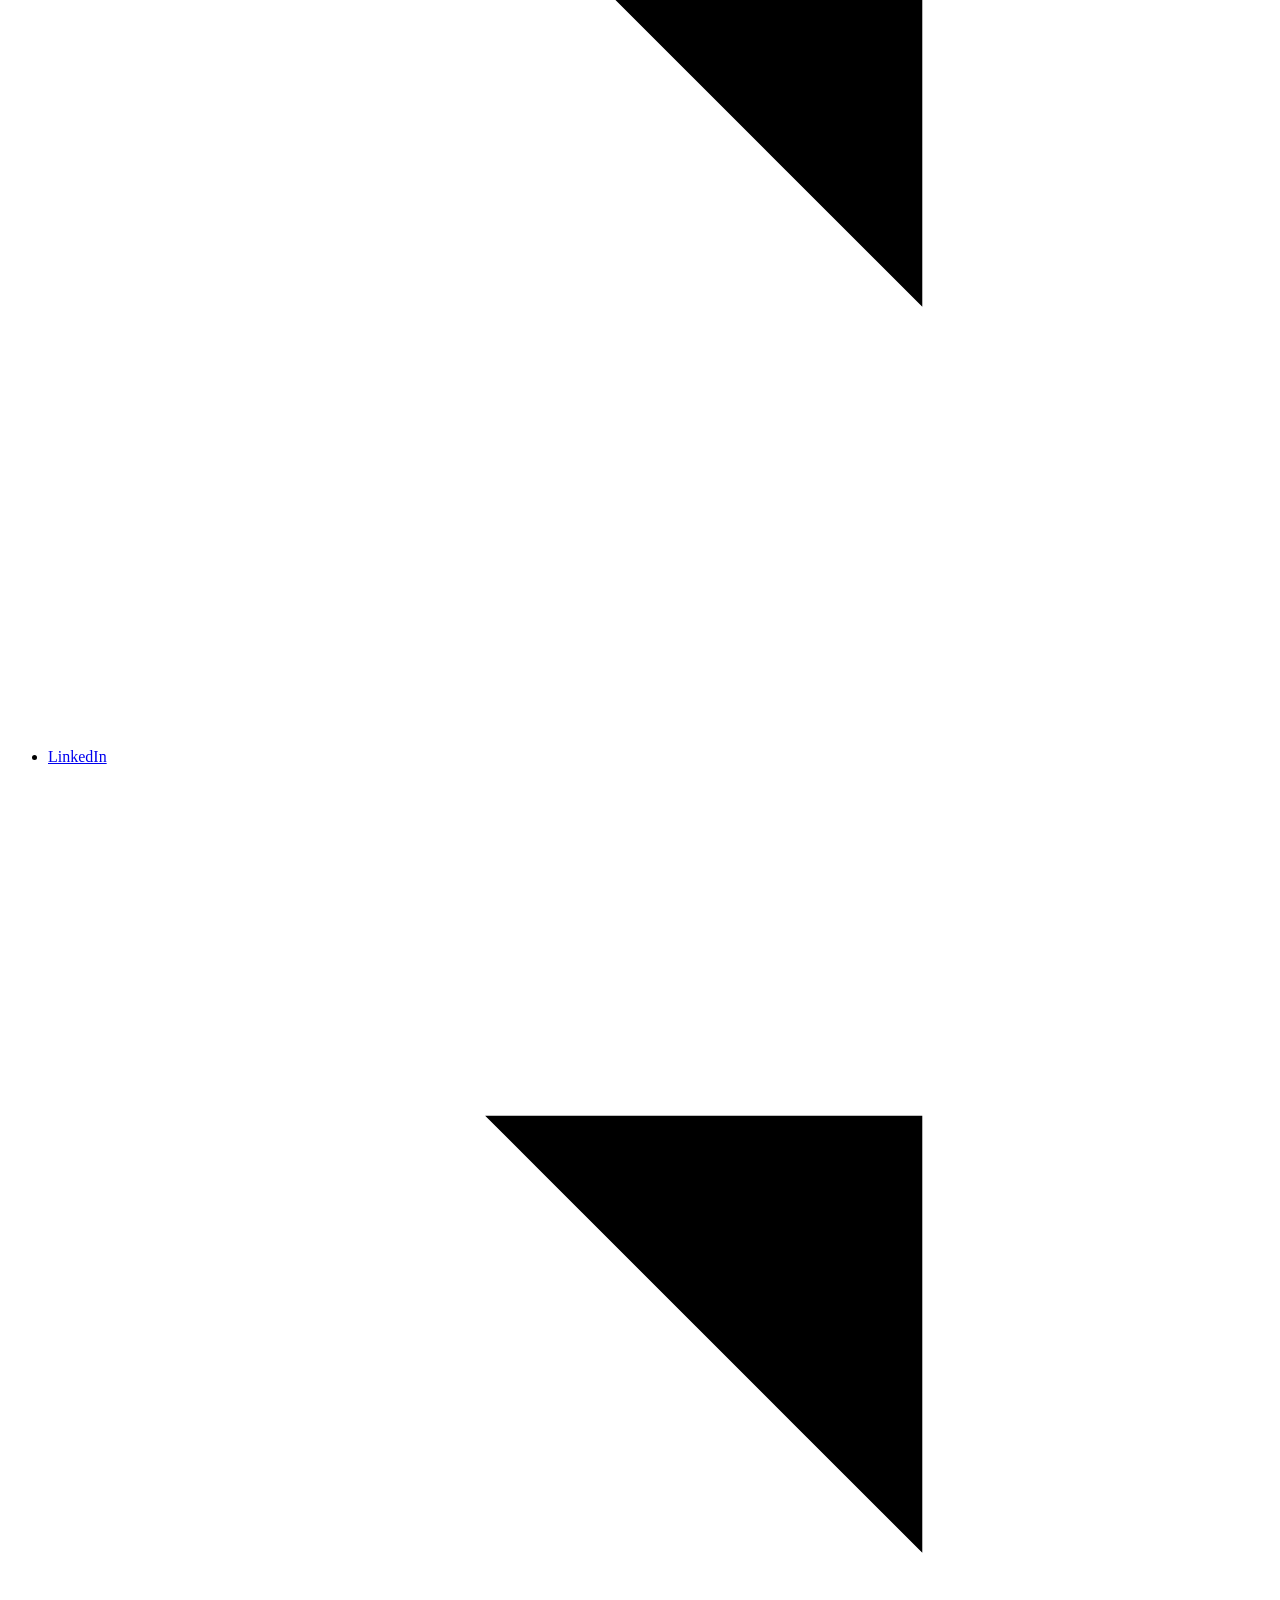
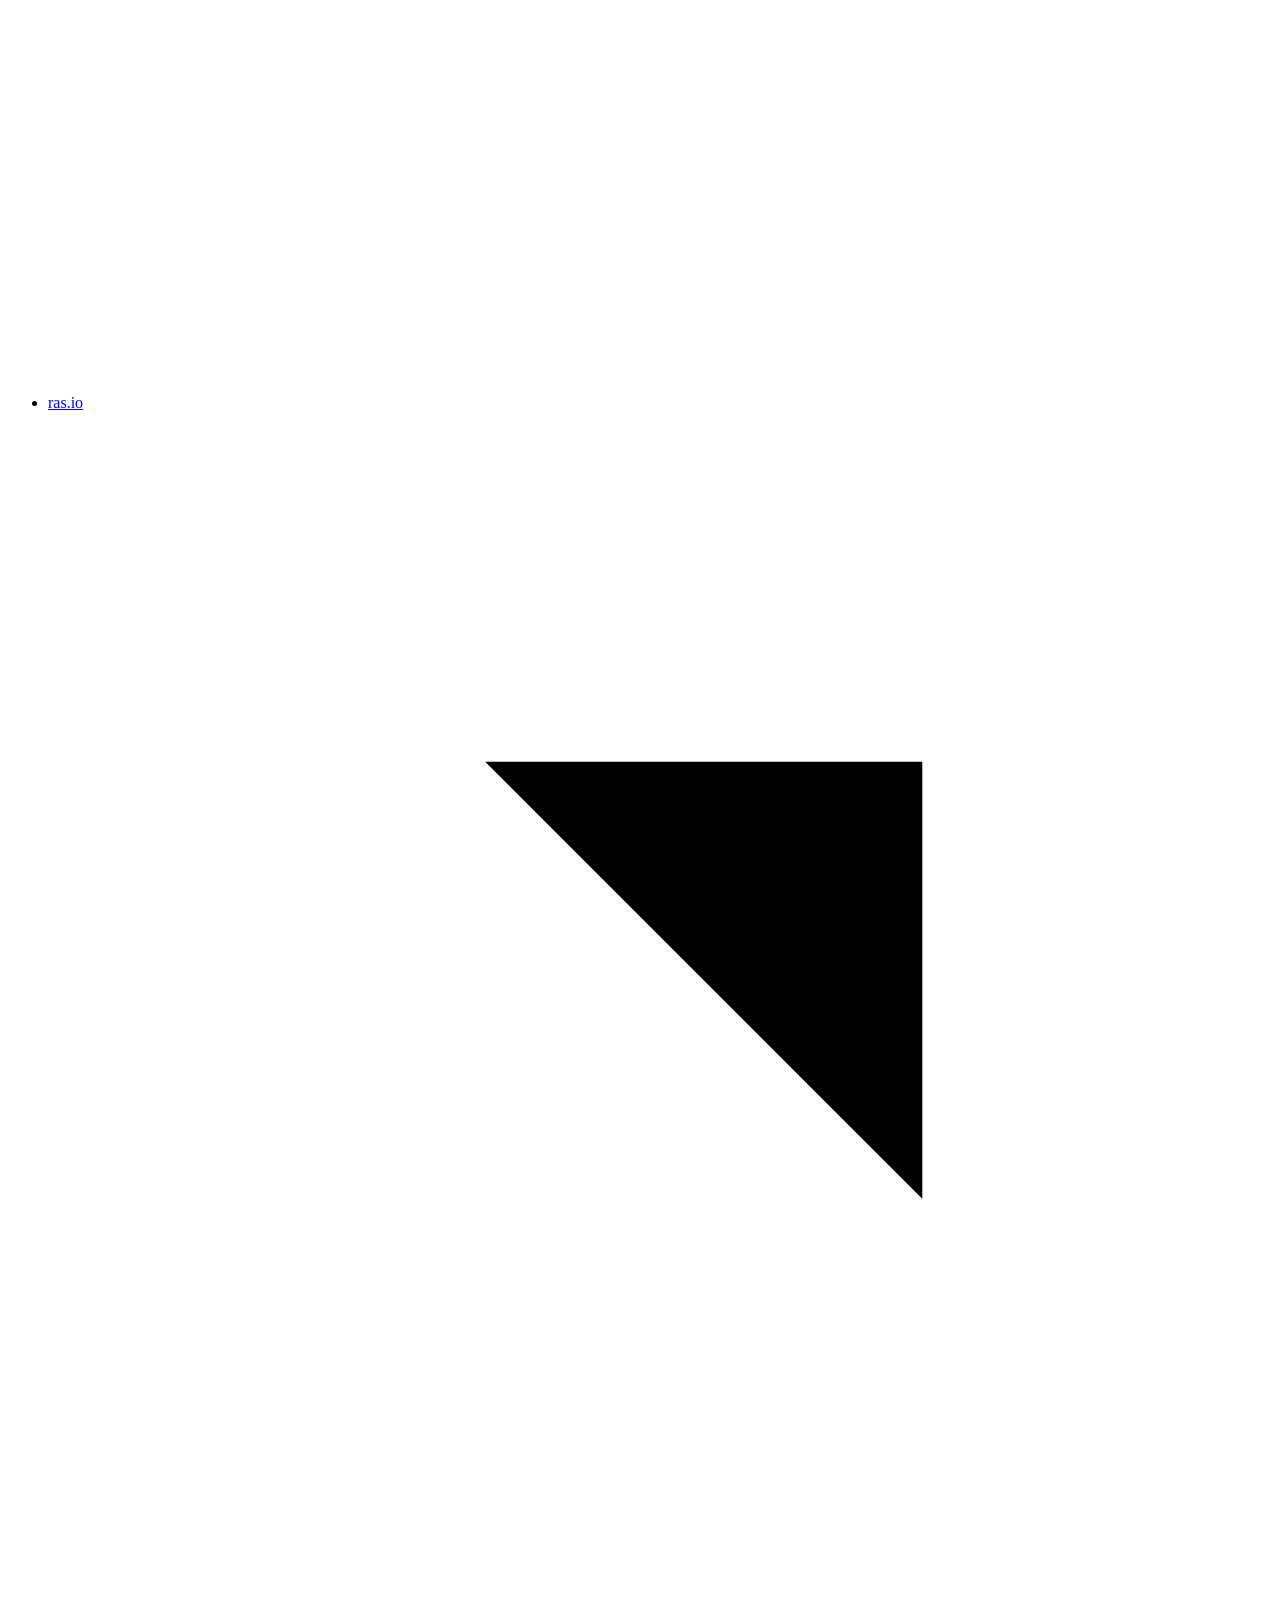
==== commit efdedcbe: "Fill the figure slots with captures from the lab guest Six 1600x1000 WebP captures made with the mai" ====
--- a/site/index.html
+++ b/site/index.html
@@ -6,11 +6,27 @@
 <title>MemorY, 읽기 전용 메모리 오류 분석 도구</title>
 <meta name="description" content="MemorY는 서버의 메모리 오류 기록을 읽어 DIMM 어디에 어떤 모양의 고장이 있는지 그림으로 보여주는 읽기 전용 오픈소스 도구입니다. 개발 중입니다.">
 <meta name="theme-color" content="#ffffff">
+<meta name="color-scheme" content="light">
 <link rel="canonical" href="https://my.sh/">
+<link rel="icon" href="/favicon.ico" sizes="32x32">
+<link rel="icon" href="/favicon.svg" type="image/svg+xml">
+<link rel="apple-touch-icon" href="/apple-touch-icon.png">
+<meta property="og:type" content="website">
+<meta property="og:site_name" content="MemorY">
+<meta property="og:locale" content="ko_KR">
+<meta property="og:url" content="https://my.sh/">
+<meta property="og:title" content="MemorY, 읽기 전용 메모리 오류 분석 도구">
+<meta property="og:description" content="서버의 메모리 오류 기록을 읽어 DIMM 어디에 어떤 모양의 고장이 있는지 그림으로 보여주는 읽기 전용 오픈소스 도구입니다. 개발 중입니다.">
+<meta property="og:image" content="https://my.sh/og.png">
+<meta property="og:image:type" content="image/png">
+<meta property="og:image:width" content="1200">
+<meta property="og:image:height" content="630">
+<meta property="og:image:alt" content="MemorY. Memory의 M부터 Y까지 모든 것을 책임지는 솔루션">
+<meta name="twitter:card" content="summary_large_image">
 <link rel="preload" href="/fonts/SUIT-Variable-2.040.woff2" as="font" type="font/woff2" crossorigin>
-<link rel="stylesheet" href="/css/ko-wrap.css">
-<link rel="stylesheet" href="/css/site.css">
-<script src="/js/site.js"></script>
+<link rel="stylesheet" href="/css/ko-wrap.css?v=c188c47e">
+<link rel="stylesheet" href="/css/site.css?v=53fd4086">
+<script src="/js/site.js?v=98a44495"></script>
 </head>
 <body>
 <a class="skip" href="#main">본문으로 건너뛰기</a>
@@ -33,11 +49,12 @@
 <header class="banner">
   <div class="wrap banner-in">
     <a class="brand" href="/" aria-label="MemorY 첫 화면">
-      <span class="mark"><span class="mark-size" aria-hidden="true"><b>M</b>emor<b>Y</b></span><span class="mark-live" aria-hidden="true"><span class="mk-m">M</span><span class="mk-mid"><span class="mk-l"><span>e</span></span><span class="mk-l"><span>m</span></span><span class="mk-l"><span>o</span></span><span class="mk-l"><span>r</span></span></span><span class="mk-y">Y</span><span class="mk-ext"><span class="mk-x">.</span><span class="mk-x">s</span><span class="mk-x">h</span></span></span></span>
+      <span class="mark mark-loop"><span class="mark-size" aria-hidden="true"><b>M</b>emor<b>Y</b></span><span class="mark-live" aria-hidden="true"><span class="mk-m">M</span><span class="mk-track"><span class="mk-mid"><span class="mk-l" data-c="e">e</span><span class="mk-l" data-c="m">m</span><span class="mk-l" data-c="o">o</span><span class="mk-l" data-c="r">r</span></span><span class="mk-slide"><span class="mk-tail"><span class="mk-y">Y</span><span class="mk-ext"><span class="mk-x">.</span><span class="mk-x">s</span><span class="mk-x">h</span></span></span></span></span></span></span>
     </a>
     <nav class="nav" aria-label="주요 메뉴">
       <a href="#what">소개</a>
       <a href="#figures">그림</a>
+      <a href="#lab">검증</a>
       <a href="#start">빠른 시작</a>
       <a class="nav-gh" href="https://github.com/agenticode/my"><svg aria-hidden="true" focusable="false"><use href="#i-github"/></svg>GitHub</a>
     </nav>
@@ -90,6 +107,12 @@
         <code>kernel log</code>
         <code>EDAC sysfs</code>
         <code>SMBIOS</code>
+        <code>BMC SEL</code>
+        <code>Redfish</code>
+        <code>nvidia-smi</code>
+        <code>CXL</code>
+        <code>mcelog</code>
+        <code>FMFM JSON</code>
       </div>
     </div>
   </div>
@@ -117,7 +140,7 @@
       <p class="sec-tag">그림</p>
       <div class="sec-body">
         <h2 id="figures-h">그림으로 보여줍니다</h2>
-        <p class="sec-lead">그림마다 답하는 질문이 하나씩 있습니다. 화면은 아직 개발 중이라, 아래 칸은 실제 캡처가 나오면 채웁니다.</p>
+        <p class="sec-lead">그림마다 답하는 질문이 하나씩 있습니다. 아래 화면은 랩의 aarch64 게스트에 펌웨어 오류 레코드로 CE&nbsp;24건, UE&nbsp;2건을 넣고 MemorY로 읽은 결과입니다. 타임라인은 같은 게스트의 다음 부팅까지 한 케이스로 묶었습니다.</p>
       </div>
     </div>
 
@@ -217,6 +240,33 @@
           </figcaption>
         </figure>
       </article>
+    </div>
+  </div>
+</section>
+
+<section class="sec" id="lab" aria-labelledby="lab-h">
+  <div class="wrap sec-grid">
+    <p class="sec-tag">검증</p>
+    <div class="sec-body">
+      <h2 id="lab-h">실제 커널이 남긴 기록으로 시험합니다</h2>
+      <p>랩 서버의 Fedora VM(커널 7.3.0)과 그 안의 QEMU 게스트에 위치를 아는 메모리 오류를 넣고, 커널과 rasdaemon이 남긴 기록을 그대로 떠 왔습니다. 캡처는 11개입니다. x86_64 게스트의 머신 체크, CXL 메모리 장치의 오류, 페이지 offline, aarch64 게스트의 펌웨어 오류 레코드를 담았고, 커널은 7.3.0과 6.19.10, rasdaemon은 0.8.0과 1.0.0입니다.</p>
+      <p>캡처는 저장소의 <code>testdata/real/</code>에 있습니다. 테스트가 매번 넣은 오류와 MemorY가 센 오류를 대조하고, <code>my verify</code>로 직접 대조할 수도 있습니다.</p>
+      <p>캡처를 읽으면서 찾은 결함을 PR 11건으로 고쳤습니다. 두 가지 예입니다.</p>
+      <ol class="gaps">
+        <li><span>dmidecode 3.7은 용량을 <code>16 GiB</code>로 적습니다. 이 표기를 읽지 못해 꽂힌 DIMM을 하나도 찾지 못했습니다.</span></li>
+        <li><span>rasdaemon이 뜬 뒤 시계가 10초 뒤로 돌아간 부팅에서, rasdaemon의 시각이 커널 시각보다 10초 앞섰습니다. 같은 오류를 두 번 세어, 넣은 CE&nbsp;10건과 UE&nbsp;1건을 CE&nbsp;18건과 UE&nbsp;2건으로 표시했습니다. 지금은 같은 부팅의 커널 로그 시각에 맞춰 한 번만 셉니다.</span></li>
+      </ol>
+      <p>랩 VM 자체에서도 돌렸습니다. VMware 가상 보드라 메모리 컨트롤러의 EDAC 드라이버가 없고, MemorY는 없는 소스를 빼고 읽은 소스만으로 그립니다.</p>
+      <pre class="term"><code><span class="ps">$ </span>my scan --width 52
+ 슬롯 128개, DIMM 3개
+
+ 오류 기록이 있는 DIMM 없음
+
+ 오류 없는 DIMM 3개
+ 이 호스트의 page offline 80건은 어느 DIMM에도 묶이지 않음
+ 소스  hostinfo 2건, rasdaemon 6건, klog (저널) 160건, klog
+       (링 버퍼) 7건, edac-sysfs 기록 없음, smbios 128건</code></pre>
+      <p>랩에는 실제 메모리 컨트롤러, EINJ, BMC, GPU가 없습니다. 실서버 기록으로 하는 검증과 공개 현장 데이터 평가가 다음 단계입니다.</p>
     </div>
   </div>
 </section>
@@ -232,7 +282,13 @@
       <pre class="term"><code><span class="ps">$ </span>git clone https://github.com/agenticode/my
 <span class="ps">$ </span>cd my
 <span class="ps">$ </span>make build    <span class="cm"># bin/my</span></code></pre>
-      <p>그림을 그리는 화면과 리포트는 아직 병합 전입니다. 진행 상황은 <a class="link" href="https://github.com/agenticode/my">GitHub 저장소</a>에 있습니다.</p>
+      <p>자주 쓰는 명령입니다.</p>
+      <pre class="term"><code><span class="ps">$ </span>my                          <span class="cm"># 이 호스트의 슬롯 맵과 DIMM 순위</span>
+<span class="ps">$ </span>my why "DIMM 0"             <span class="cm"># 판정과 근거</span>
+<span class="ps">$ </span>my bundle -o case.mycase    <span class="cm"># 기록을 케이스 파일 하나로</span>
+<span class="ps">$ </span>my open case.mycase         <span class="cm"># 받은 케이스를 같은 화면으로</span>
+<span class="ps">$ </span>my report case.mycase -o report.html</code></pre>
+      <p>그림 화면, HTML 리포트, 케이스 번들, Prometheus exporter, <code>my diff</code>, <code>my verify</code>, 분석기 플러그인 계약은 main에 들어갔습니다. BMC에 Redfish로 직접 묻는 수집과 공개 현장 데이터 평가는 작업 중입니다. 진행 상황은 <a class="link" href="https://github.com/agenticode/my">GitHub 저장소</a>에 있습니다.</p>
     </div>
   </div>
 </section>
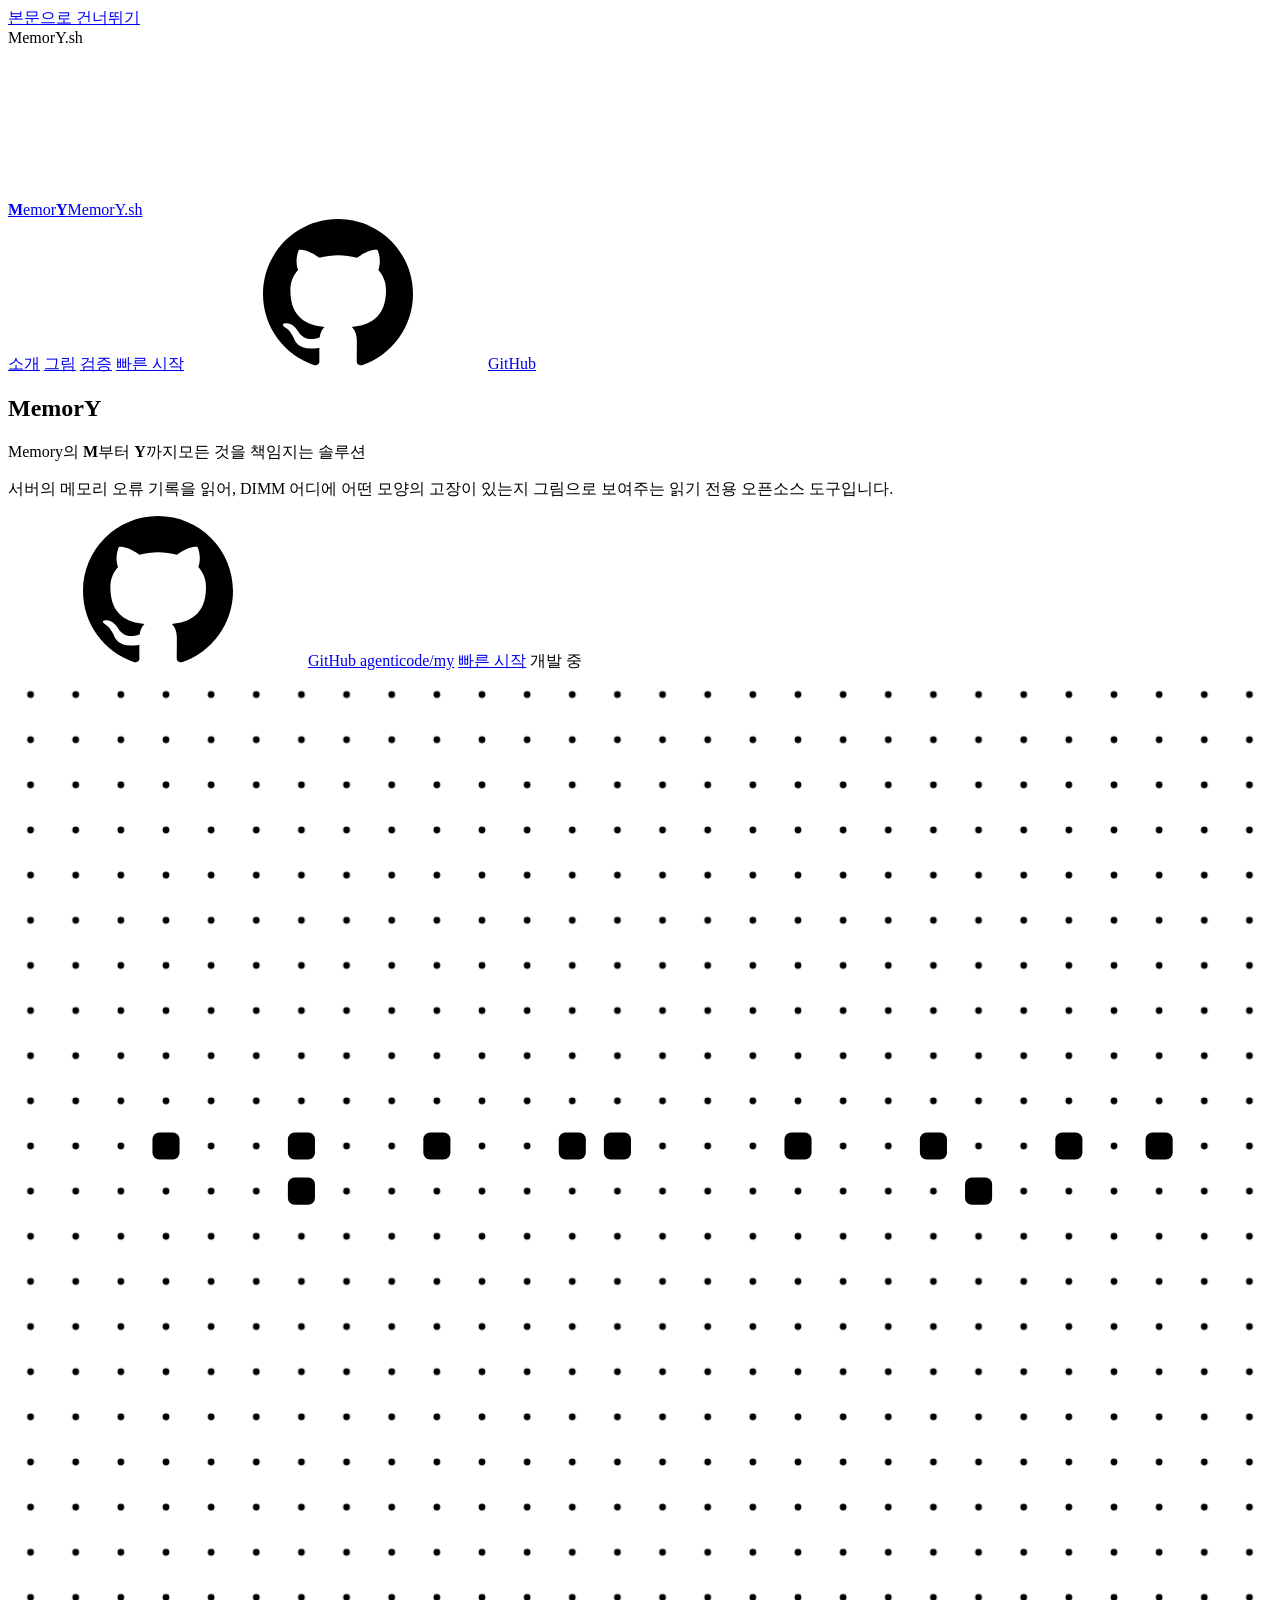
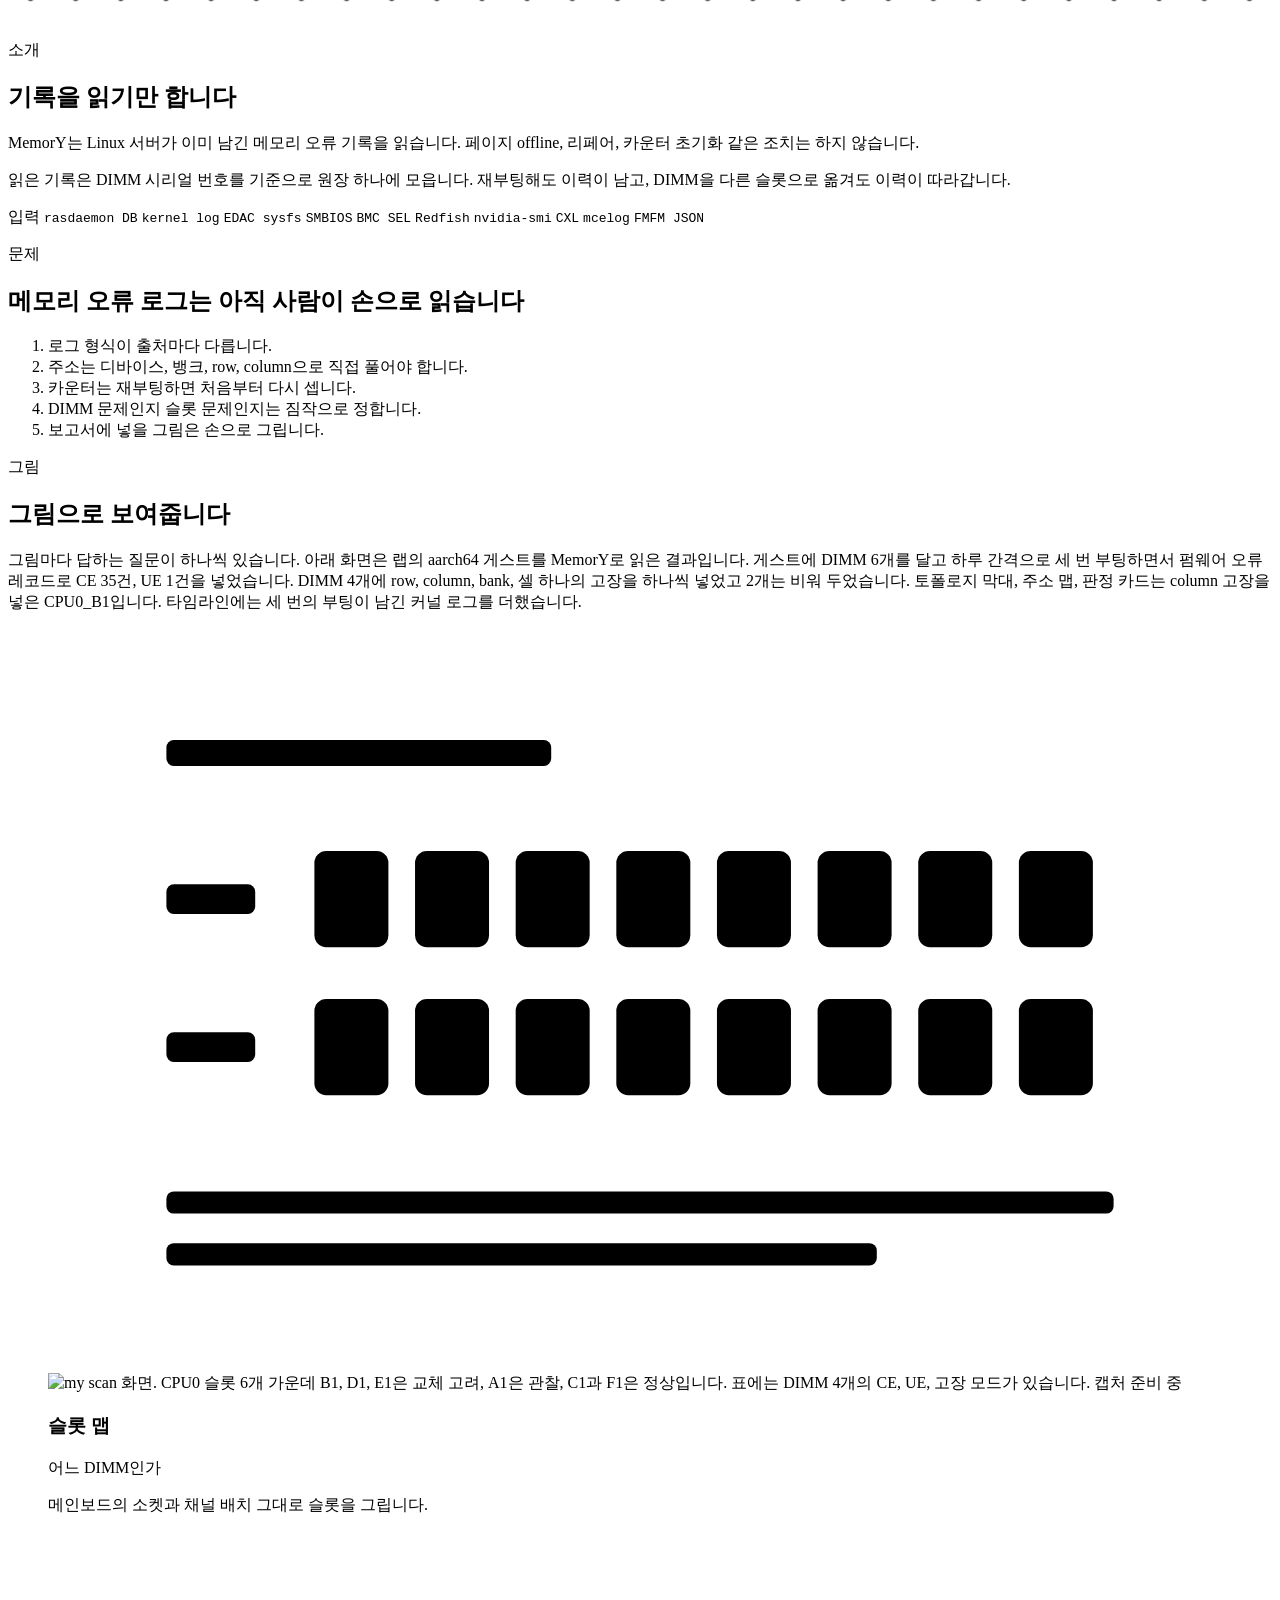
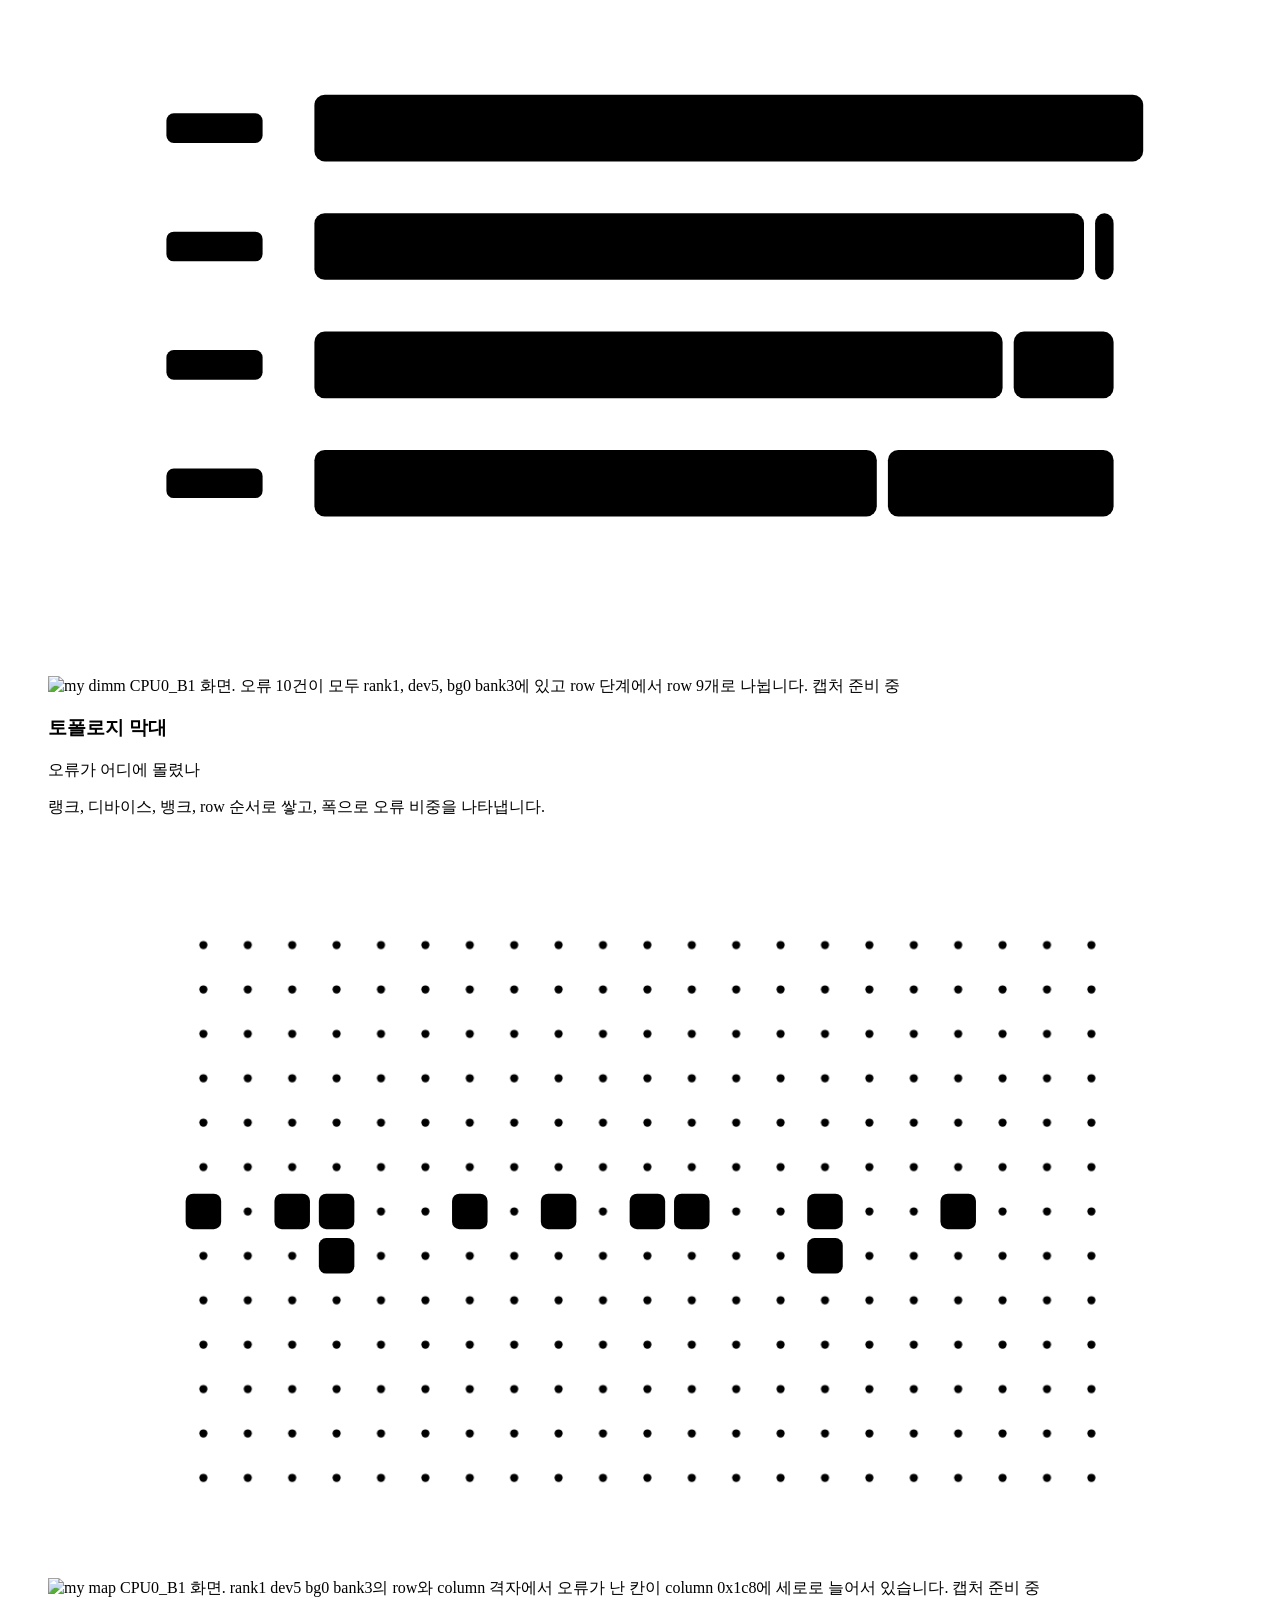
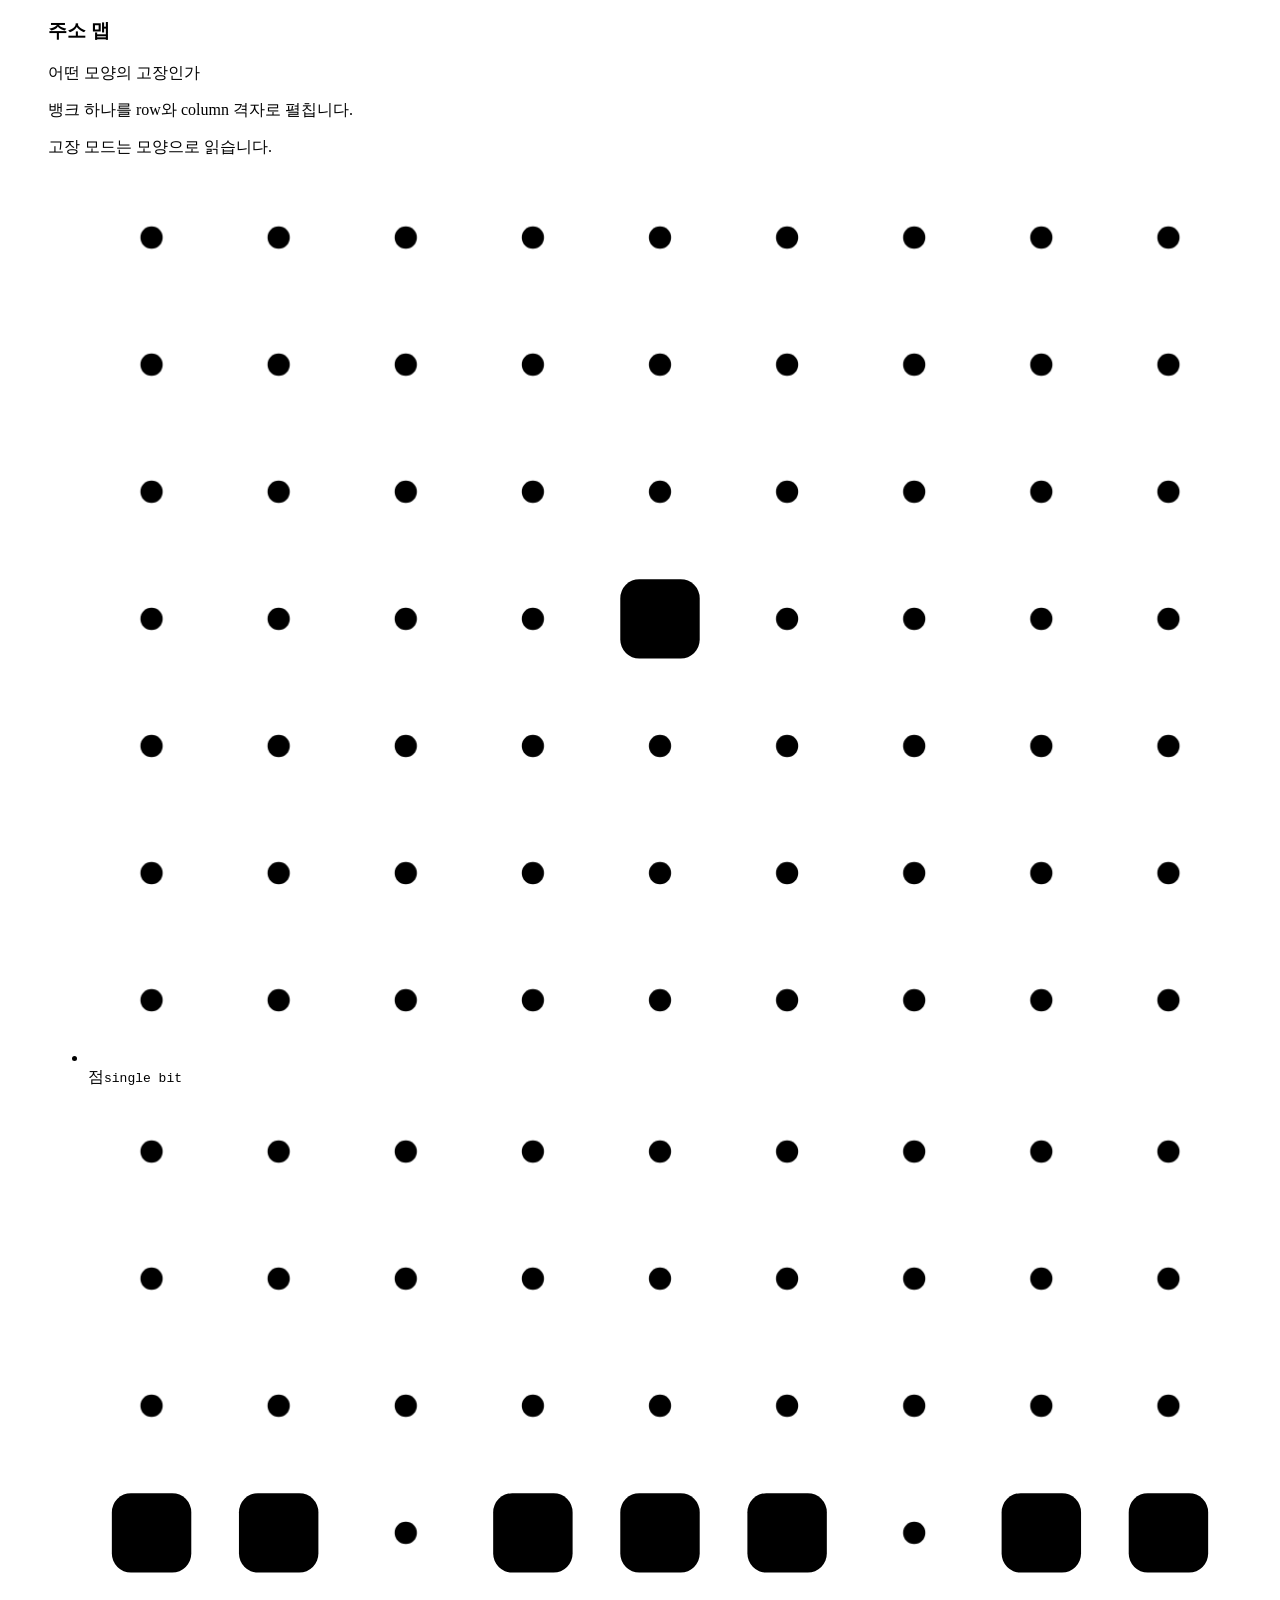
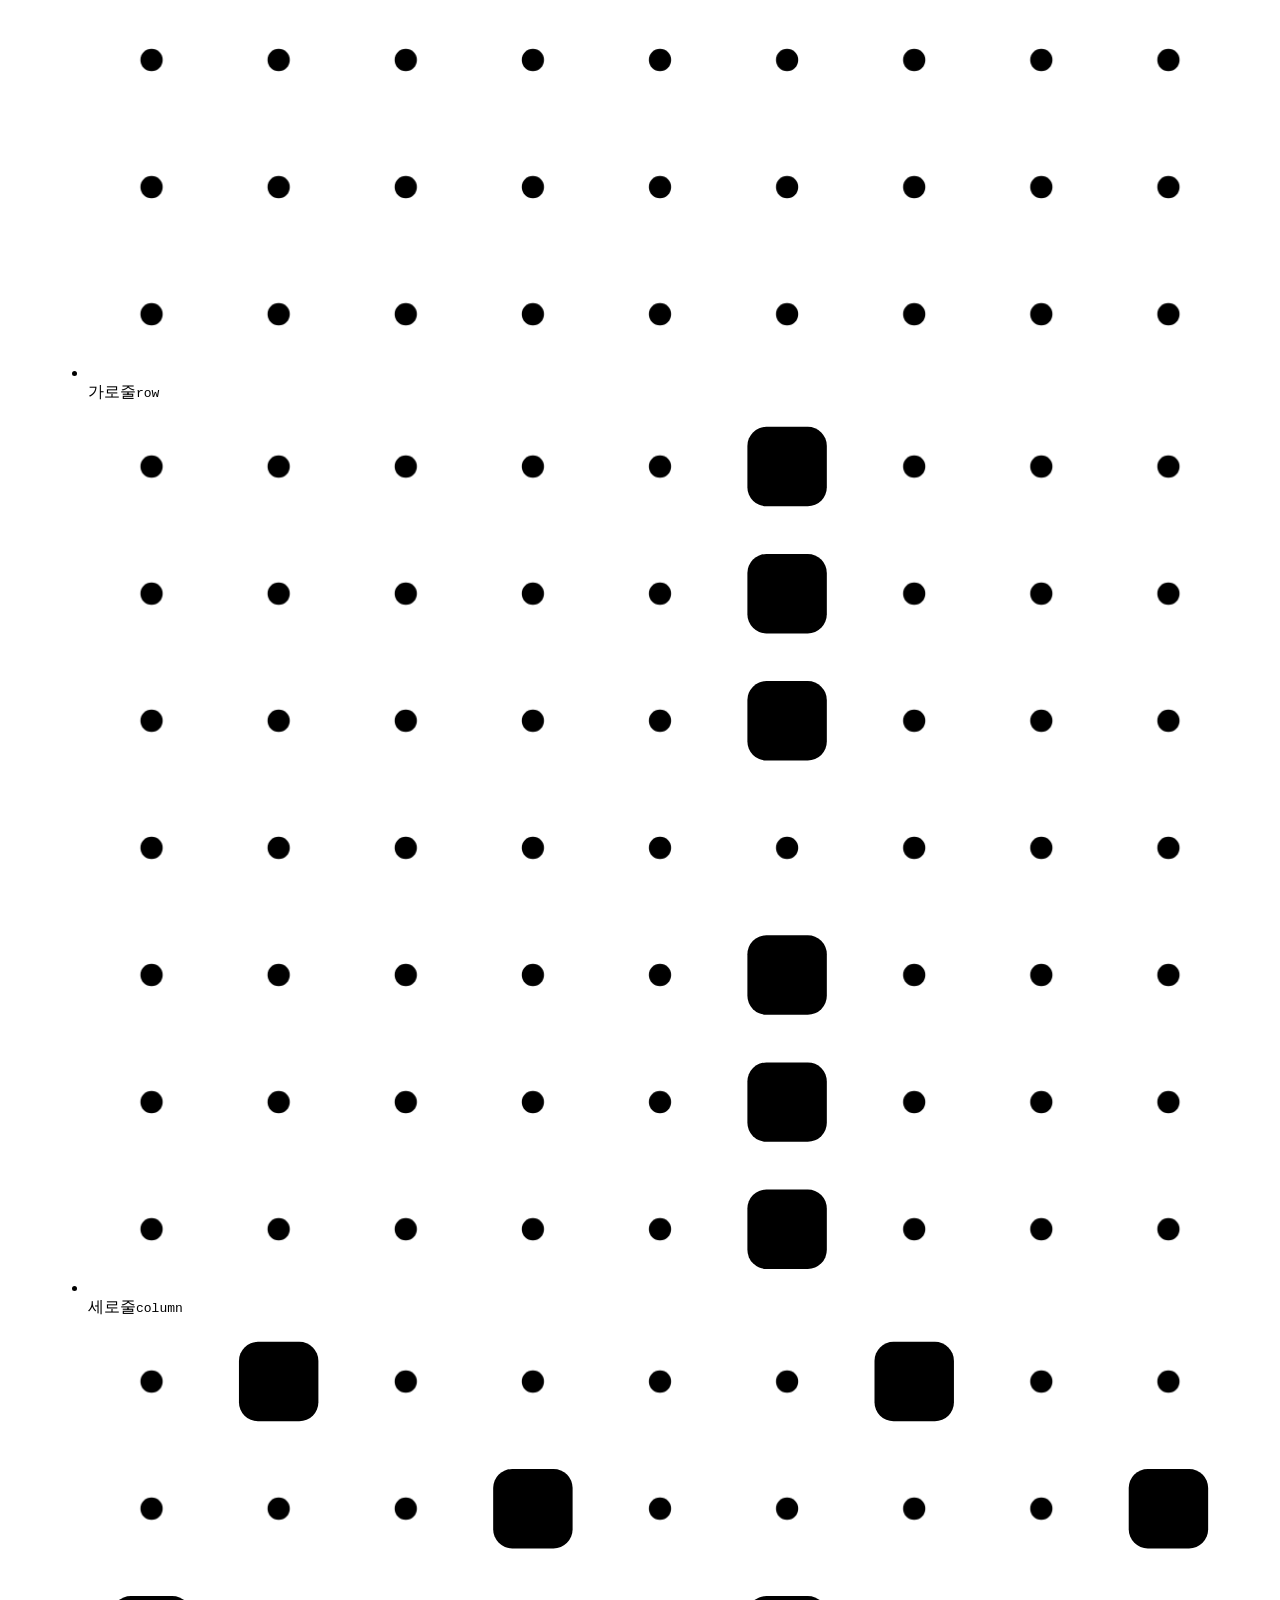
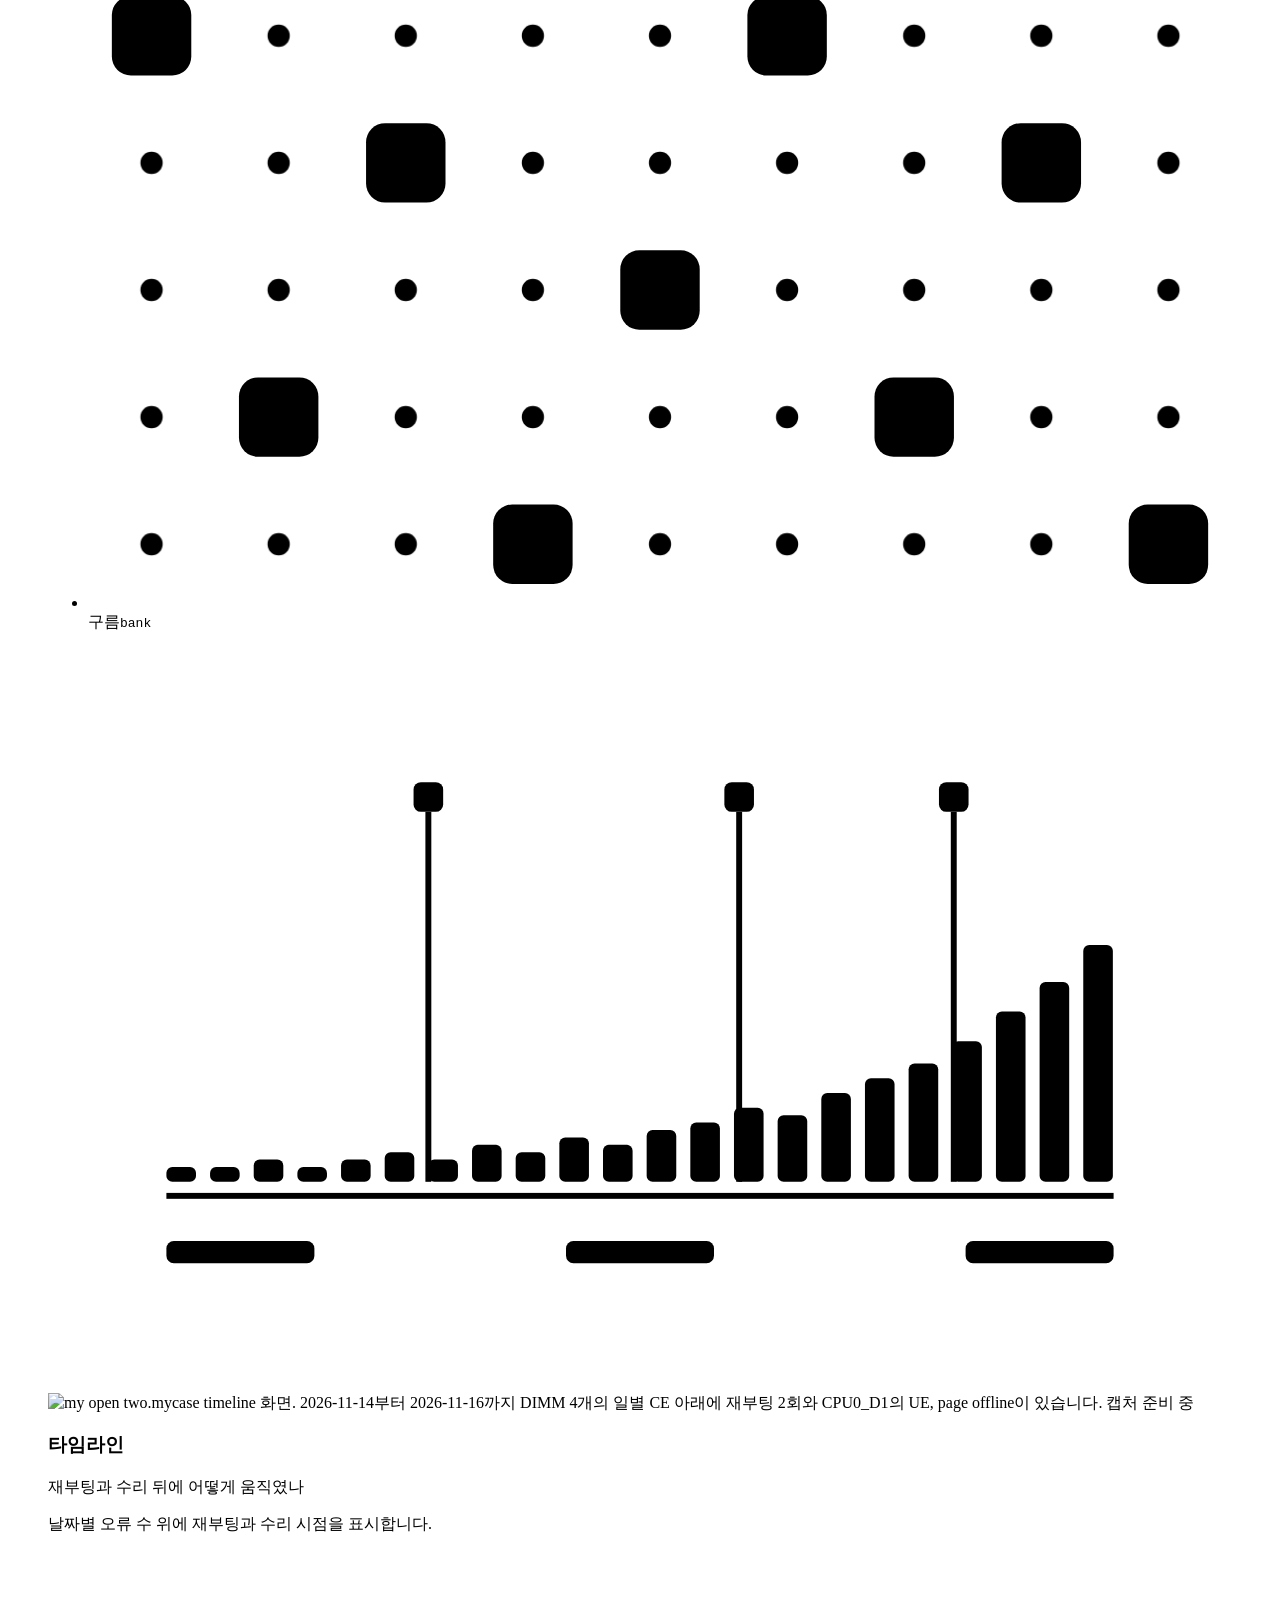
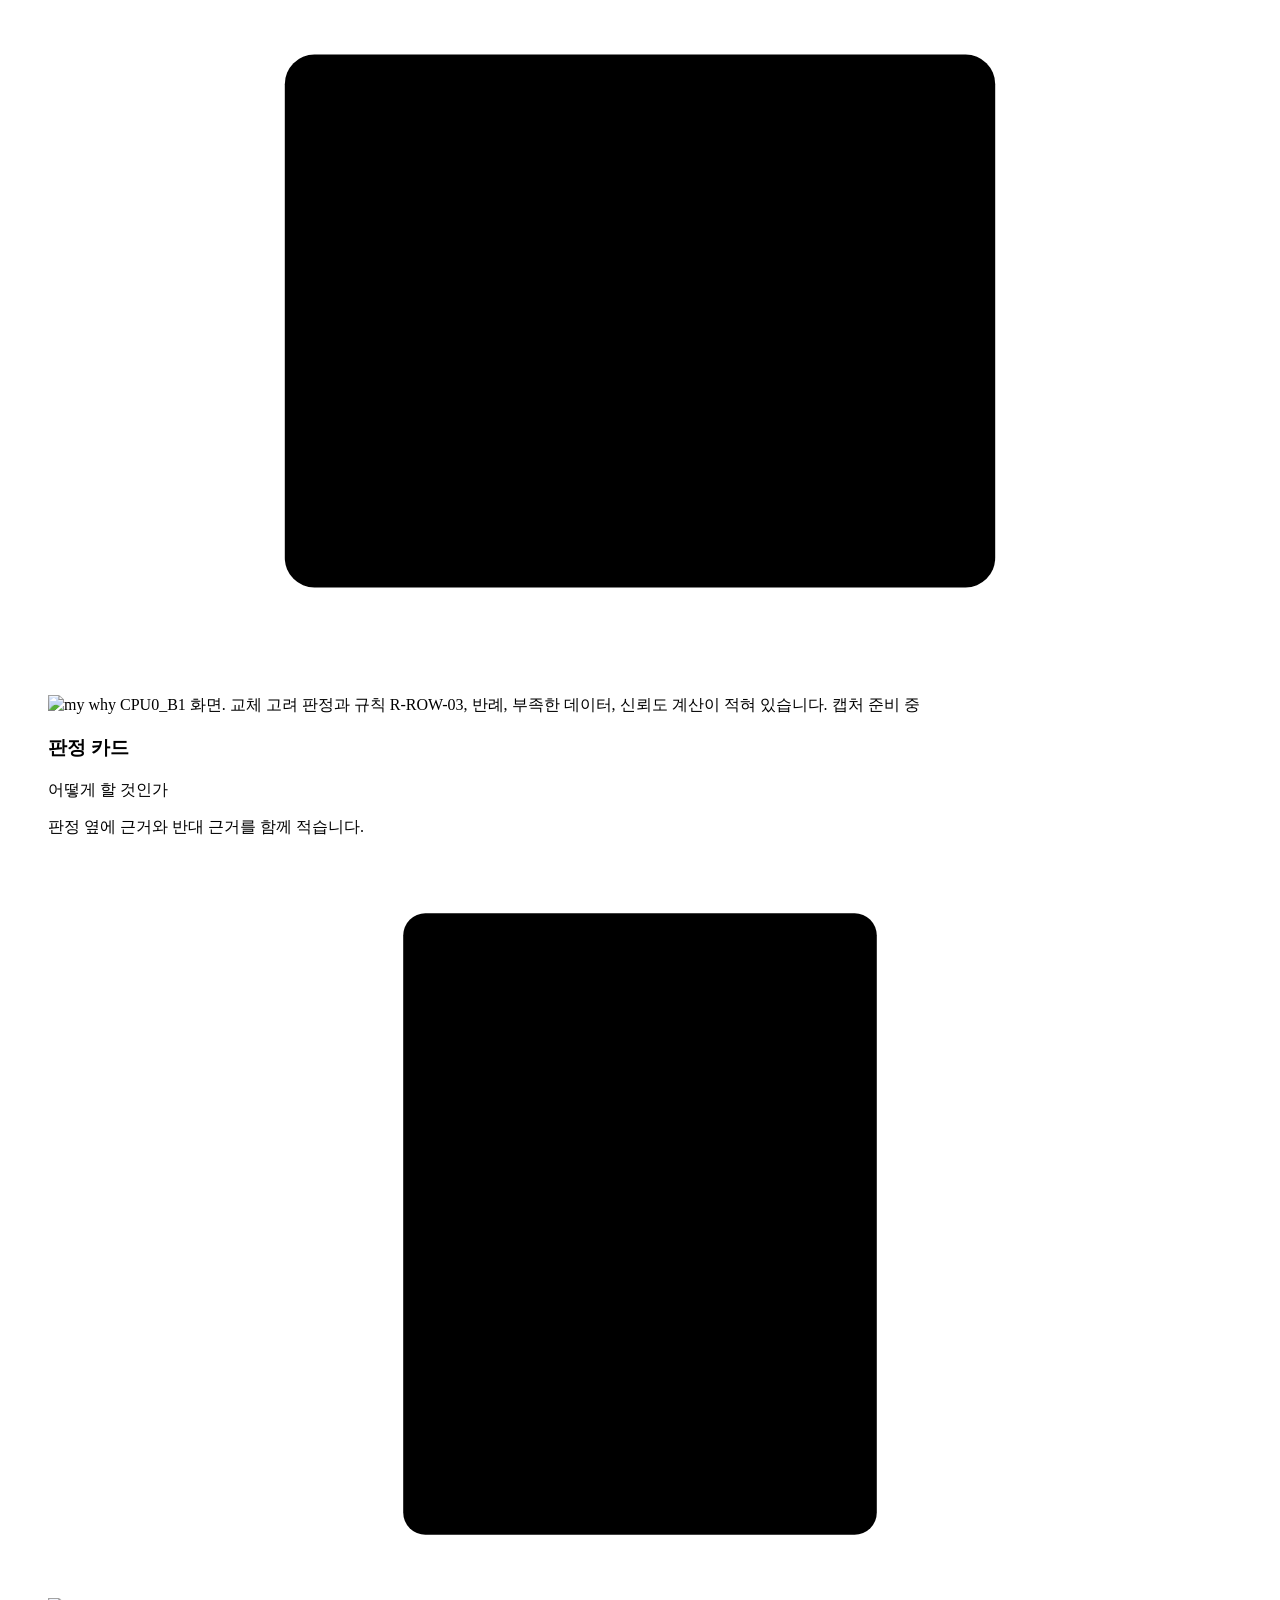
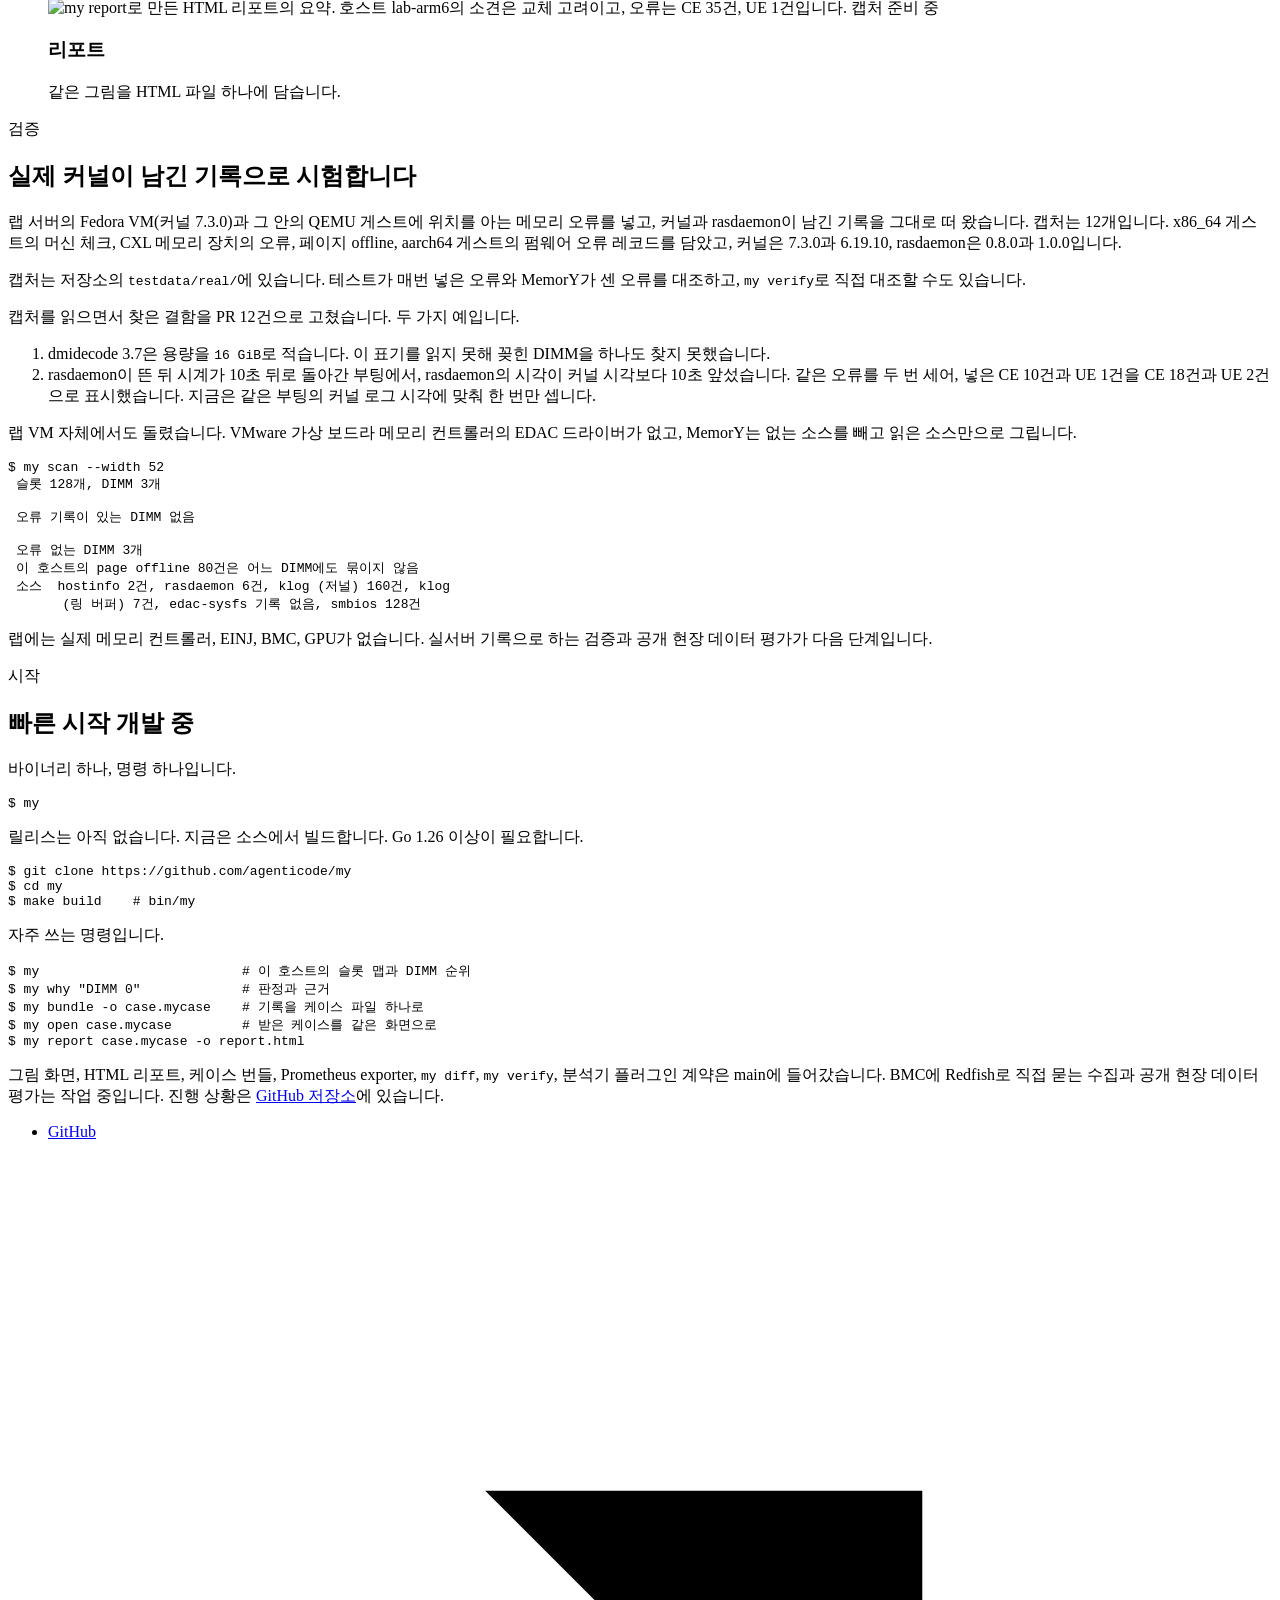
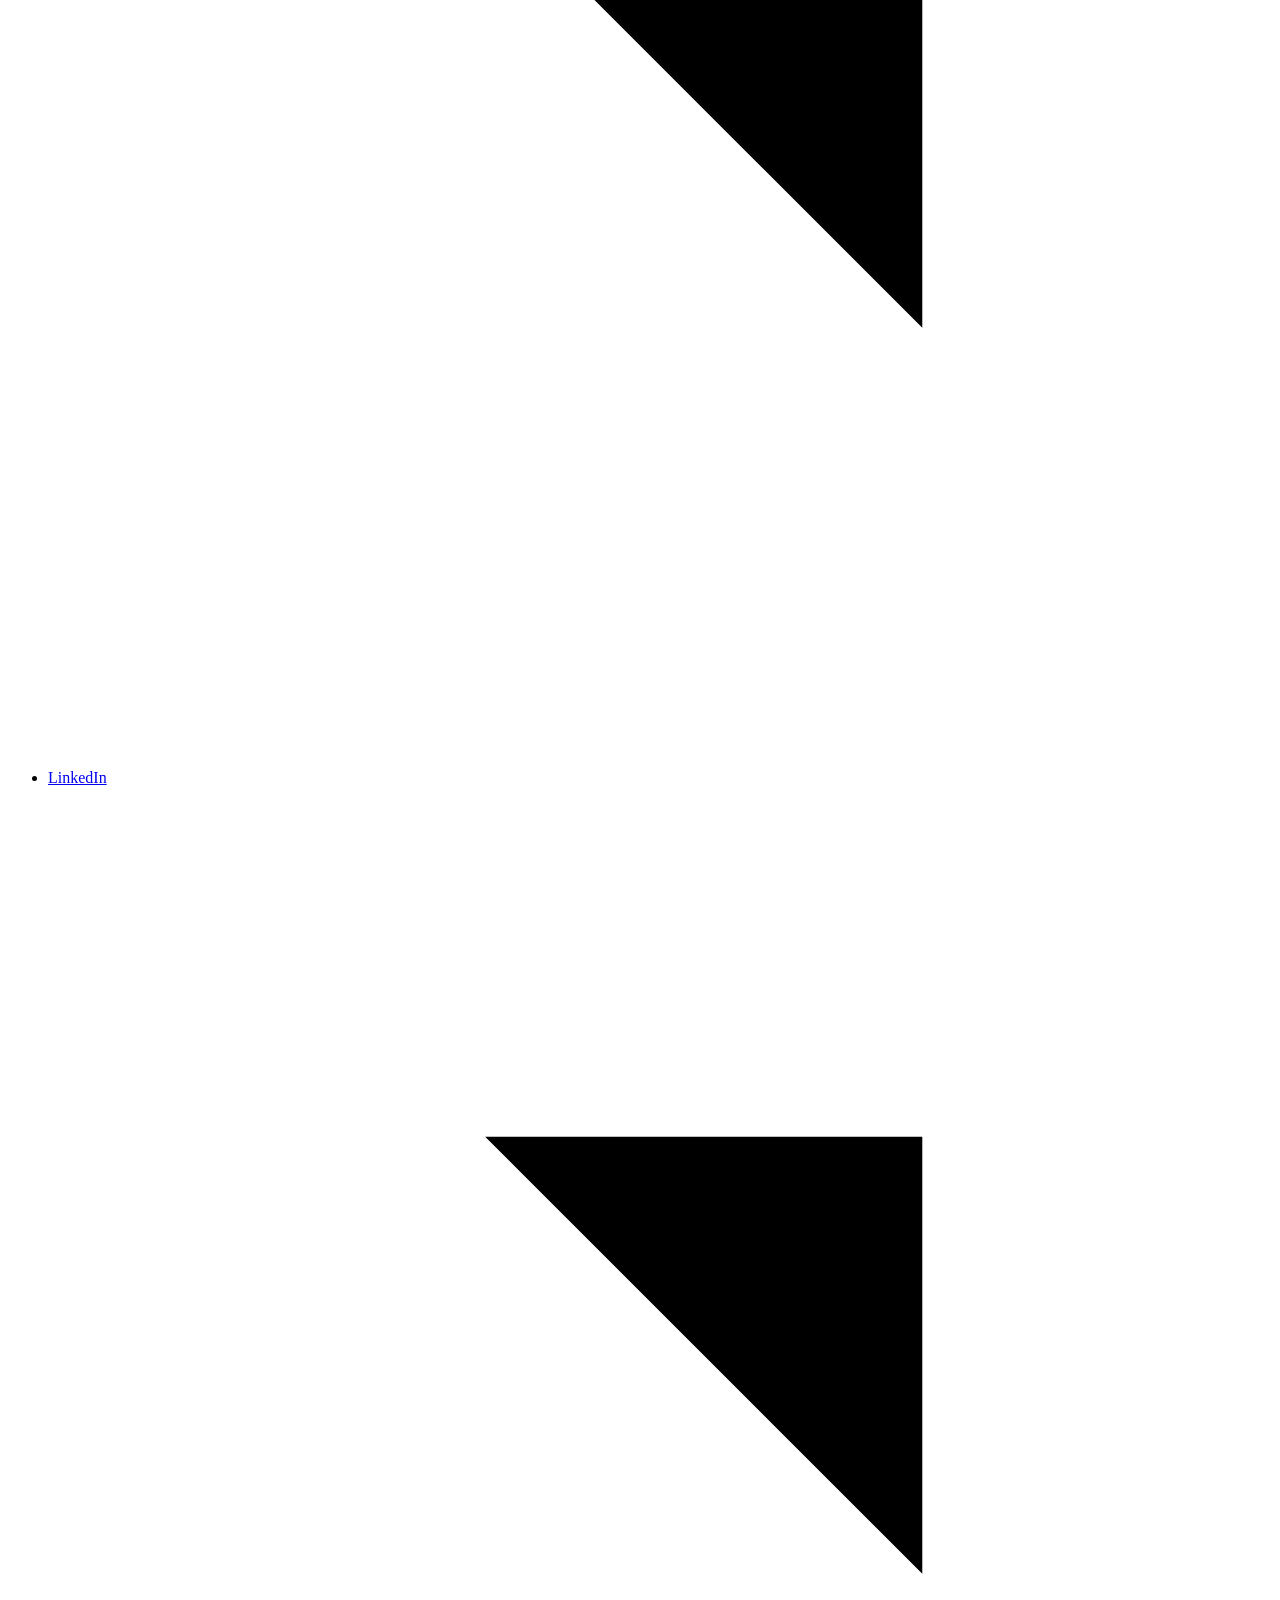
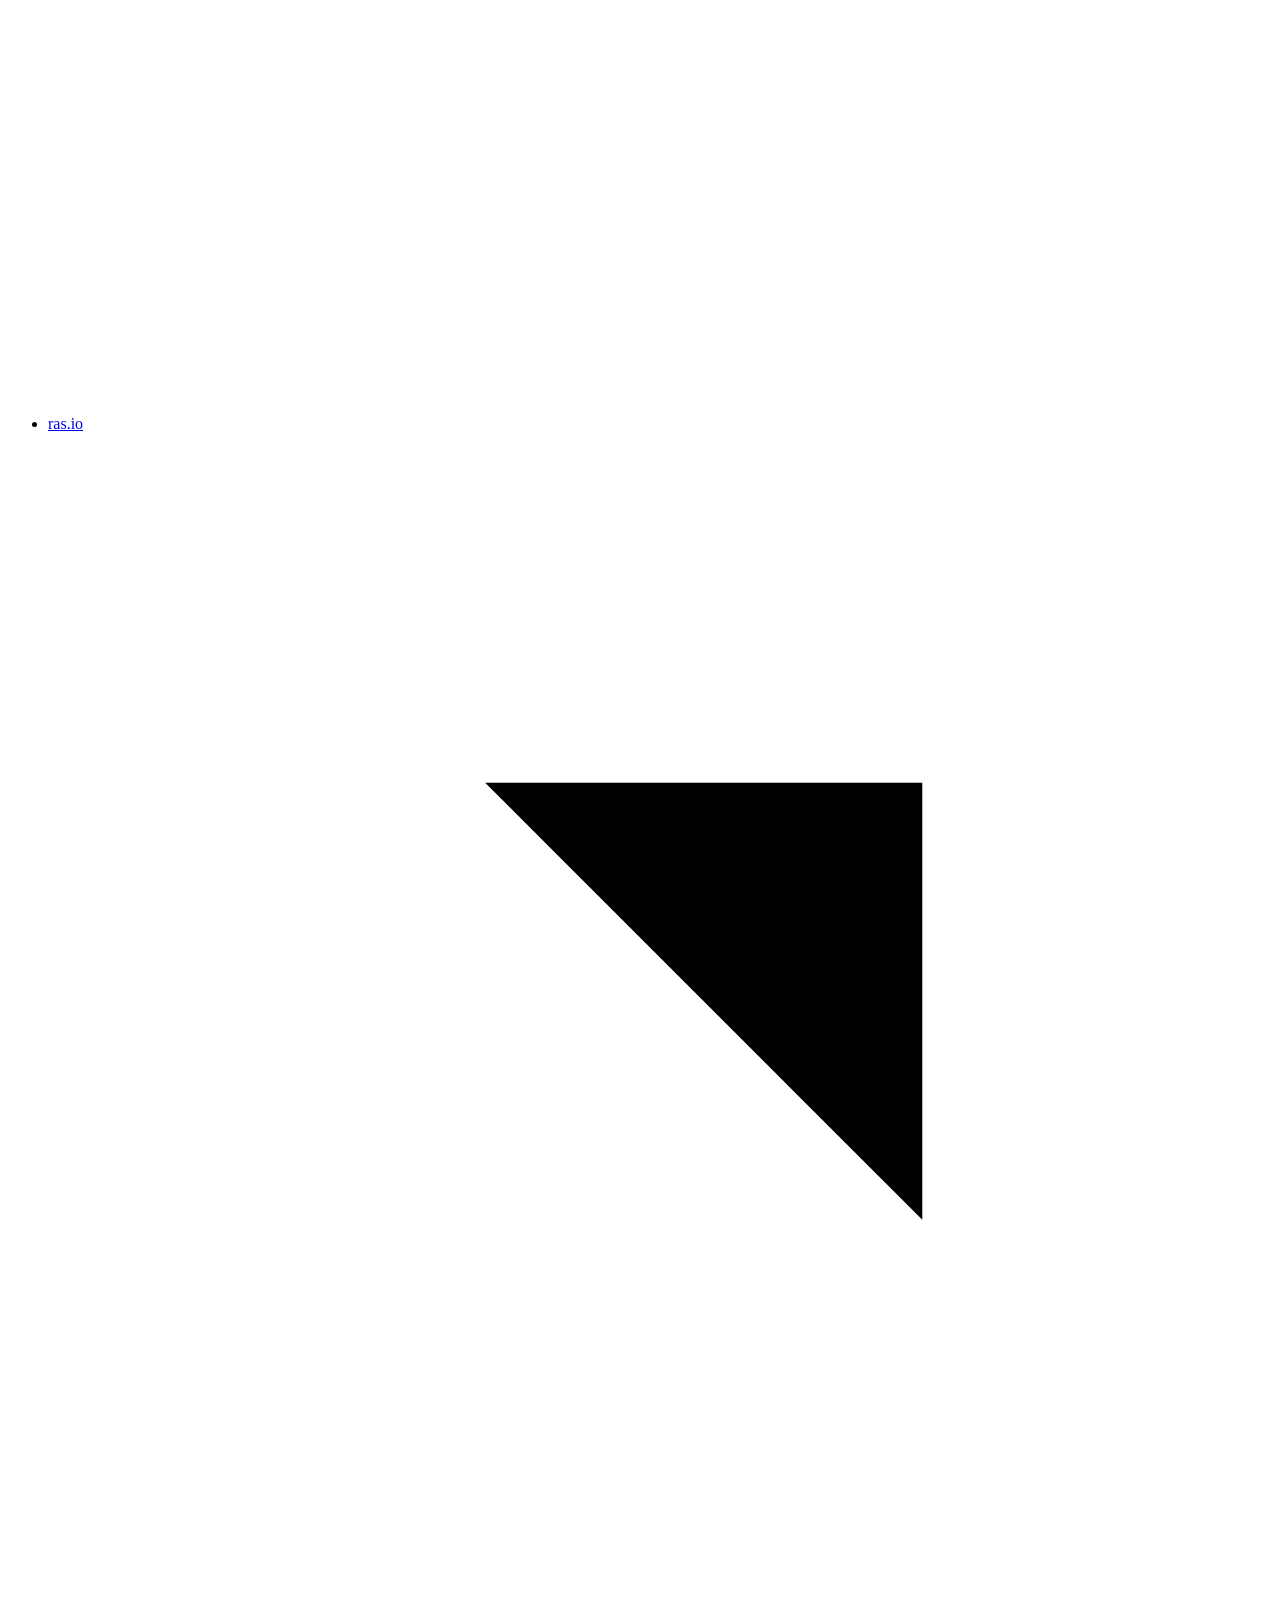
==== commit f3a7e32d: "Show the six-DIMM lab capture in the figures The figures now come from testdata/real/6.19.10-ghes-mu" ====
--- a/site/index.html
+++ b/site/index.html
@@ -140,7 +140,7 @@
       <p class="sec-tag">그림</p>
       <div class="sec-body">
         <h2 id="figures-h">그림으로 보여줍니다</h2>
-        <p class="sec-lead">그림마다 답하는 질문이 하나씩 있습니다. 아래 화면은 랩의 aarch64 게스트에 펌웨어 오류 레코드로 CE&nbsp;24건, UE&nbsp;2건을 넣고 MemorY로 읽은 결과입니다. 타임라인은 같은 게스트의 다음 부팅까지 한 케이스로 묶었습니다.</p>
+        <p class="sec-lead">그림마다 답하는 질문이 하나씩 있습니다. 아래 화면은 랩의 aarch64 게스트를 MemorY로 읽은 결과입니다. 게스트에 DIMM&nbsp;6개를 달고 하루 간격으로 세 번 부팅하면서 펌웨어 오류 레코드로 CE&nbsp;35건, UE&nbsp;1건을 넣었습니다. DIMM&nbsp;4개에 row, column, bank, 셀 하나의 고장을 하나씩 넣었고 2개는 비워 두었습니다. 토폴로지 막대, 주소 맵, 판정 카드는 column 고장을 넣은 CPU0_B1입니다. 타임라인에는 세 번의 부팅이 남긴 커널 로그를 더했습니다.</p>
       </div>
     </div>
 
@@ -149,7 +149,7 @@
         <figure class="capture" data-capture="slot-map">
           <div class="capture-frame">
             <svg class="capture-skel" viewBox="0 0 160 100" preserveAspectRatio="xMidYMid meet" aria-hidden="true" focusable="false"><rect class="s1" x="16" y="15" width="52" height="3.5" rx="1"/><rect class="s1" x="16" y="34.5" width="12" height="4" rx="1"/><rect class="s1" x="36" y="30" width="10" height="13" rx="1.6"/><rect class="s1" x="49.6" y="30" width="10" height="13" rx="1.6"/><rect class="s2" x="63.2" y="30" width="10" height="13" rx="1.6"/><rect class="s1" x="76.8" y="30" width="10" height="13" rx="1.6"/><rect class="s1" x="90.4" y="30" width="10" height="13" rx="1.6"/><rect class="s1" x="104" y="30" width="10" height="13" rx="1.6"/><rect class="s1" x="117.6" y="30" width="10" height="13" rx="1.6"/><rect class="s1" x="131.2" y="30" width="10" height="13" rx="1.6"/><rect class="s1" x="16" y="54.5" width="12" height="4" rx="1"/><rect class="s1" x="36" y="50" width="10" height="13" rx="1.6"/><rect class="s1" x="49.6" y="50" width="10" height="13" rx="1.6"/><rect class="s1" x="63.2" y="50" width="10" height="13" rx="1.6"/><rect class="s1" x="76.8" y="50" width="10" height="13" rx="1.6"/><rect class="s1" x="90.4" y="50" width="10" height="13" rx="1.6"/><rect class="s1" x="104" y="50" width="10" height="13" rx="1.6"/><rect class="s1" x="117.6" y="50" width="10" height="13" rx="1.6"/><rect class="s1" x="131.2" y="50" width="10" height="13" rx="1.6"/><rect class="s1" x="16" y="76" width="128" height="3" rx="1"/><rect class="s1" x="16" y="83" width="96" height="3" rx="1"/></svg>
-            <img src="/captures/slot-map.webp" alt="슬롯 맵 화면" width="1600" height="1000" loading="lazy" decoding="async">
+            <img src="/captures/slot-map.webp" alt="my scan 화면. CPU0 슬롯 6개 가운데 B1, D1, E1은 교체 고려, A1은 관찰, C1과 F1은 정상입니다. 표에는 DIMM 4개의 CE, UE, 고장 모드가 있습니다." width="1600" height="1000" loading="lazy" decoding="async">
             <span class="capture-wait">캡처 준비 중</span>
           </div>
           <figcaption>
@@ -164,7 +164,7 @@
         <figure class="capture" data-capture="topology-bars">
           <div class="capture-frame">
             <svg class="capture-skel" viewBox="0 0 160 100" preserveAspectRatio="xMidYMid meet" aria-hidden="true" focusable="false"><rect class="s1" x="16" y="24.5" width="13" height="4" rx="1"/><rect class="s2" x="36" y="22" width="112" height="9" rx="1.4"/><rect class="s1" x="16" y="40.5" width="13" height="4" rx="1"/><rect class="s2" x="36" y="38" width="104" height="9" rx="1.4"/><rect class="s1" x="141.5" y="38" width="2.5" height="9" rx="1.4"/><rect class="s1" x="16" y="56.5" width="13" height="4" rx="1"/><rect class="s2" x="36" y="54" width="93" height="9" rx="1.4"/><rect class="s1" x="130.5" y="54" width="13.5" height="9" rx="1.4"/><rect class="s1" x="16" y="72.5" width="13" height="4" rx="1"/><rect class="s2" x="36" y="70" width="76" height="9" rx="1.4"/><rect class="s1" x="113.5" y="70" width="30.5" height="9" rx="1.4"/></svg>
-            <img src="/captures/topology-bars.webp" alt="토폴로지 막대 화면" width="1600" height="1000" loading="lazy" decoding="async">
+            <img src="/captures/topology-bars.webp" alt="my dimm CPU0_B1 화면. 오류 10건이 모두 rank1, dev5, bg0 bank3에 있고 row 단계에서 row 9개로 나뉩니다." width="1600" height="1000" loading="lazy" decoding="async">
             <span class="capture-wait">캡처 준비 중</span>
           </div>
           <figcaption>
@@ -179,7 +179,7 @@
         <figure class="capture" data-capture="address-map">
           <div class="capture-frame">
             <svg class="capture-skel" viewBox="0 0 160 100" preserveAspectRatio="xMidYMid meet" aria-hidden="true" focusable="false"><rect x="18" y="12" width="126" height="78" fill="url(#dots6)"/><rect class="s2" x="18.6" y="48.6" width="4.8" height="4.8" rx="1"/><rect class="s2" x="30.6" y="48.6" width="4.8" height="4.8" rx="1"/><rect class="s2" x="36.6" y="48.6" width="4.8" height="4.8" rx="1"/><rect class="s2" x="54.6" y="48.6" width="4.8" height="4.8" rx="1"/><rect class="s2" x="66.6" y="48.6" width="4.8" height="4.8" rx="1"/><rect class="s2" x="78.6" y="48.6" width="4.8" height="4.8" rx="1"/><rect class="s2" x="84.6" y="48.6" width="4.8" height="4.8" rx="1"/><rect class="s2" x="102.6" y="48.6" width="4.8" height="4.8" rx="1"/><rect class="s2" x="120.6" y="48.6" width="4.8" height="4.8" rx="1"/><rect class="s1" x="36.6" y="54.6" width="4.8" height="4.8" rx="1"/><rect class="s1" x="102.6" y="54.6" width="4.8" height="4.8" rx="1"/></svg>
-            <img src="/captures/address-map.webp" alt="주소 맵 화면" width="1600" height="1000" loading="lazy" decoding="async">
+            <img src="/captures/address-map.webp" alt="my map CPU0_B1 화면. rank1 dev5 bg0 bank3의 row와 column 격자에서 오류가 난 칸이 column 0x1c8에 세로로 늘어서 있습니다." width="1600" height="1000" loading="lazy" decoding="async">
             <span class="capture-wait">캡처 준비 중</span>
           </div>
           <figcaption>
@@ -201,7 +201,7 @@
         <figure class="capture" data-capture="timeline">
           <div class="capture-frame">
             <svg class="capture-skel" viewBox="0 0 160 100" preserveAspectRatio="xMidYMid meet" aria-hidden="true" focusable="false"><rect class="s1" x="16" y="70" width="4" height="2" rx="0.8"/><rect class="s1" x="21.9" y="70" width="4" height="2" rx="0.8"/><rect class="s1" x="27.8" y="69" width="4" height="3" rx="0.8"/><rect class="s1" x="33.7" y="70" width="4" height="2" rx="0.8"/><rect class="s1" x="39.6" y="69" width="4" height="3" rx="0.8"/><rect class="s1" x="45.5" y="68" width="4" height="4" rx="0.8"/><rect class="s1" x="51.4" y="69" width="4" height="3" rx="0.8"/><rect class="s1" x="57.3" y="67" width="4" height="5" rx="0.8"/><rect class="s1" x="63.2" y="68" width="4" height="4" rx="0.8"/><rect class="s1" x="69.1" y="66" width="4" height="6" rx="0.8"/><rect class="s1" x="75" y="67" width="4" height="5" rx="0.8"/><rect class="s1" x="80.9" y="65" width="4" height="7" rx="0.8"/><rect class="s1" x="86.8" y="64" width="4" height="8" rx="0.8"/><rect class="s1" x="92.7" y="62" width="4" height="10" rx="0.8"/><rect class="s1" x="98.6" y="63" width="4" height="9" rx="0.8"/><rect class="s1" x="104.5" y="60" width="4" height="12" rx="0.8"/><rect class="s1" x="110.4" y="58" width="4" height="14" rx="0.8"/><rect class="s2" x="116.3" y="56" width="4" height="16" rx="0.8"/><rect class="s2" x="122.2" y="53" width="4" height="19" rx="0.8"/><rect class="s2" x="128.1" y="49" width="4" height="23" rx="0.8"/><rect class="s2" x="134" y="45" width="4" height="27" rx="0.8"/><rect class="s2" x="139.9" y="40" width="4" height="32" rx="0.8"/><rect class="s2" x="16" y="73.5" width="128" height="0.8" rx="0"/><rect class="s2" x="51" y="22" width="0.8" height="50" rx="0"/><rect class="s2" x="49.4" y="18" width="4" height="4" rx="1"/><rect class="s2" x="93" y="22" width="0.8" height="50" rx="0"/><rect class="s2" x="91.4" y="18" width="4" height="4" rx="1"/><rect class="s2" x="122" y="22" width="0.8" height="50" rx="0"/><rect class="s2" x="120.4" y="18" width="4" height="4" rx="1"/><rect class="s1" x="16" y="80" width="20" height="3" rx="1"/><rect class="s1" x="70" y="80" width="20" height="3" rx="1"/><rect class="s1" x="124" y="80" width="20" height="3" rx="1"/></svg>
-            <img src="/captures/timeline.webp" alt="타임라인 화면" width="1600" height="1000" loading="lazy" decoding="async">
+            <img src="/captures/timeline.webp" alt="my open two.mycase timeline 화면. 2026-11-14부터 2026-11-16까지 DIMM 4개의 일별 CE 아래에 재부팅 2회와 CPU0_D1의 UE, page offline이 있습니다." width="1600" height="1000" loading="lazy" decoding="async">
             <span class="capture-wait">캡처 준비 중</span>
           </div>
           <figcaption>
@@ -216,7 +216,7 @@
         <figure class="capture" data-capture="verdict-card">
           <div class="capture-frame">
             <svg class="capture-skel" viewBox="0 0 160 100" preserveAspectRatio="xMidYMid meet" aria-hidden="true" focusable="false"><rect class="o1" x="32" y="14" width="96" height="72" rx="4"/><rect class="s2" x="40" y="22" width="30" height="8" rx="2"/><rect class="s1" x="76" y="24.5" width="22" height="3" rx="1"/><rect class="s1" x="40" y="38" width="80" height="3" rx="1"/><rect class="s1" x="40" y="45" width="68" height="3" rx="1"/><rect class="s1" x="40" y="52" width="74" height="3" rx="1"/><rect class="s2" x="40" y="60.5" width="80" height="0.6" rx="0"/><rect class="s1" x="40" y="67" width="58" height="3" rx="1"/><rect class="s1" x="40" y="74" width="46" height="3" rx="1"/></svg>
-            <img src="/captures/verdict-card.webp" alt="판정 카드 화면" width="1600" height="1000" loading="lazy" decoding="async">
+            <img src="/captures/verdict-card.webp" alt="my why CPU0_B1 화면. 교체 고려 판정과 규칙 R-ROW-03, 반례, 부족한 데이터, 신뢰도 계산이 적혀 있습니다." width="1600" height="1000" loading="lazy" decoding="async">
             <span class="capture-wait">캡처 준비 중</span>
           </div>
           <figcaption>
@@ -231,7 +231,7 @@
         <figure class="capture" data-capture="report">
           <div class="capture-frame">
             <svg class="capture-skel" viewBox="0 0 160 100" preserveAspectRatio="xMidYMid meet" aria-hidden="true" focusable="false"><rect class="o1" x="48" y="8" width="64" height="84" rx="3"/><rect class="s2" x="55" y="15" width="28" height="4" rx="1"/><rect class="s1" x="55" y="22" width="42" height="2.4" rx="1"/><rect class="s1" x="55" y="30" width="6.4" height="6" rx="1"/><rect class="s1" x="63.6" y="30" width="6.4" height="6" rx="1"/><rect class="s2" x="72.2" y="30" width="6.4" height="6" rx="1"/><rect class="s1" x="80.8" y="30" width="6.4" height="6" rx="1"/><rect class="s1" x="89.4" y="30" width="6.4" height="6" rx="1"/><rect class="s1" x="98" y="30" width="6.4" height="6" rx="1"/><rect class="s1" x="55" y="38" width="6.4" height="6" rx="1"/><rect class="s1" x="63.6" y="38" width="6.4" height="6" rx="1"/><rect class="s1" x="72.2" y="38" width="6.4" height="6" rx="1"/><rect class="s1" x="80.8" y="38" width="6.4" height="6" rx="1"/><rect class="s1" x="89.4" y="38" width="6.4" height="6" rx="1"/><rect class="s1" x="98" y="38" width="6.4" height="6" rx="1"/><rect class="s1" x="55" y="63" width="4.6" height="3" rx="0.6"/><rect class="s1" x="61.4" y="62" width="4.6" height="4" rx="0.6"/><rect class="s1" x="67.8" y="63" width="4.6" height="3" rx="0.6"/><rect class="s1" x="74.2" y="61" width="4.6" height="5" rx="0.6"/><rect class="s1" x="80.6" y="60" width="4.6" height="6" rx="0.6"/><rect class="s1" x="87" y="58" width="4.6" height="8" rx="0.6"/><rect class="s1" x="93.4" y="56" width="4.6" height="10" rx="0.6"/><rect class="s1" x="99.8" y="53" width="4.6" height="13" rx="0.6"/><rect class="s1" x="55" y="72" width="50" height="2.4" rx="1"/><rect class="s1" x="55" y="77.5" width="40" height="2.4" rx="1"/><rect class="s1" x="55" y="83" width="46" height="2.4" rx="1"/></svg>
-            <img src="/captures/report.webp" alt="리포트 화면" width="1600" height="1000" loading="lazy" decoding="async">
+            <img src="/captures/report.webp" alt="my report로 만든 HTML 리포트의 요약. 호스트 lab-arm6의 소견은 교체 고려이고, 오류는 CE 35건, UE 1건입니다." width="1600" height="1000" loading="lazy" decoding="async">
             <span class="capture-wait">캡처 준비 중</span>
           </div>
           <figcaption>
@@ -249,9 +249,9 @@
     <p class="sec-tag">검증</p>
     <div class="sec-body">
       <h2 id="lab-h">실제 커널이 남긴 기록으로 시험합니다</h2>
-      <p>랩 서버의 Fedora VM(커널 7.3.0)과 그 안의 QEMU 게스트에 위치를 아는 메모리 오류를 넣고, 커널과 rasdaemon이 남긴 기록을 그대로 떠 왔습니다. 캡처는 11개입니다. x86_64 게스트의 머신 체크, CXL 메모리 장치의 오류, 페이지 offline, aarch64 게스트의 펌웨어 오류 레코드를 담았고, 커널은 7.3.0과 6.19.10, rasdaemon은 0.8.0과 1.0.0입니다.</p>
+      <p>랩 서버의 Fedora VM(커널 7.3.0)과 그 안의 QEMU 게스트에 위치를 아는 메모리 오류를 넣고, 커널과 rasdaemon이 남긴 기록을 그대로 떠 왔습니다. 캡처는 12개입니다. x86_64 게스트의 머신 체크, CXL 메모리 장치의 오류, 페이지 offline, aarch64 게스트의 펌웨어 오류 레코드를 담았고, 커널은 7.3.0과 6.19.10, rasdaemon은 0.8.0과 1.0.0입니다.</p>
       <p>캡처는 저장소의 <code>testdata/real/</code>에 있습니다. 테스트가 매번 넣은 오류와 MemorY가 센 오류를 대조하고, <code>my verify</code>로 직접 대조할 수도 있습니다.</p>
-      <p>캡처를 읽으면서 찾은 결함을 PR 11건으로 고쳤습니다. 두 가지 예입니다.</p>
+      <p>캡처를 읽으면서 찾은 결함을 PR 12건으로 고쳤습니다. 두 가지 예입니다.</p>
       <ol class="gaps">
         <li><span>dmidecode 3.7은 용량을 <code>16 GiB</code>로 적습니다. 이 표기를 읽지 못해 꽂힌 DIMM을 하나도 찾지 못했습니다.</span></li>
         <li><span>rasdaemon이 뜬 뒤 시계가 10초 뒤로 돌아간 부팅에서, rasdaemon의 시각이 커널 시각보다 10초 앞섰습니다. 같은 오류를 두 번 세어, 넣은 CE&nbsp;10건과 UE&nbsp;1건을 CE&nbsp;18건과 UE&nbsp;2건으로 표시했습니다. 지금은 같은 부팅의 커널 로그 시각에 맞춰 한 번만 셉니다.</span></li>
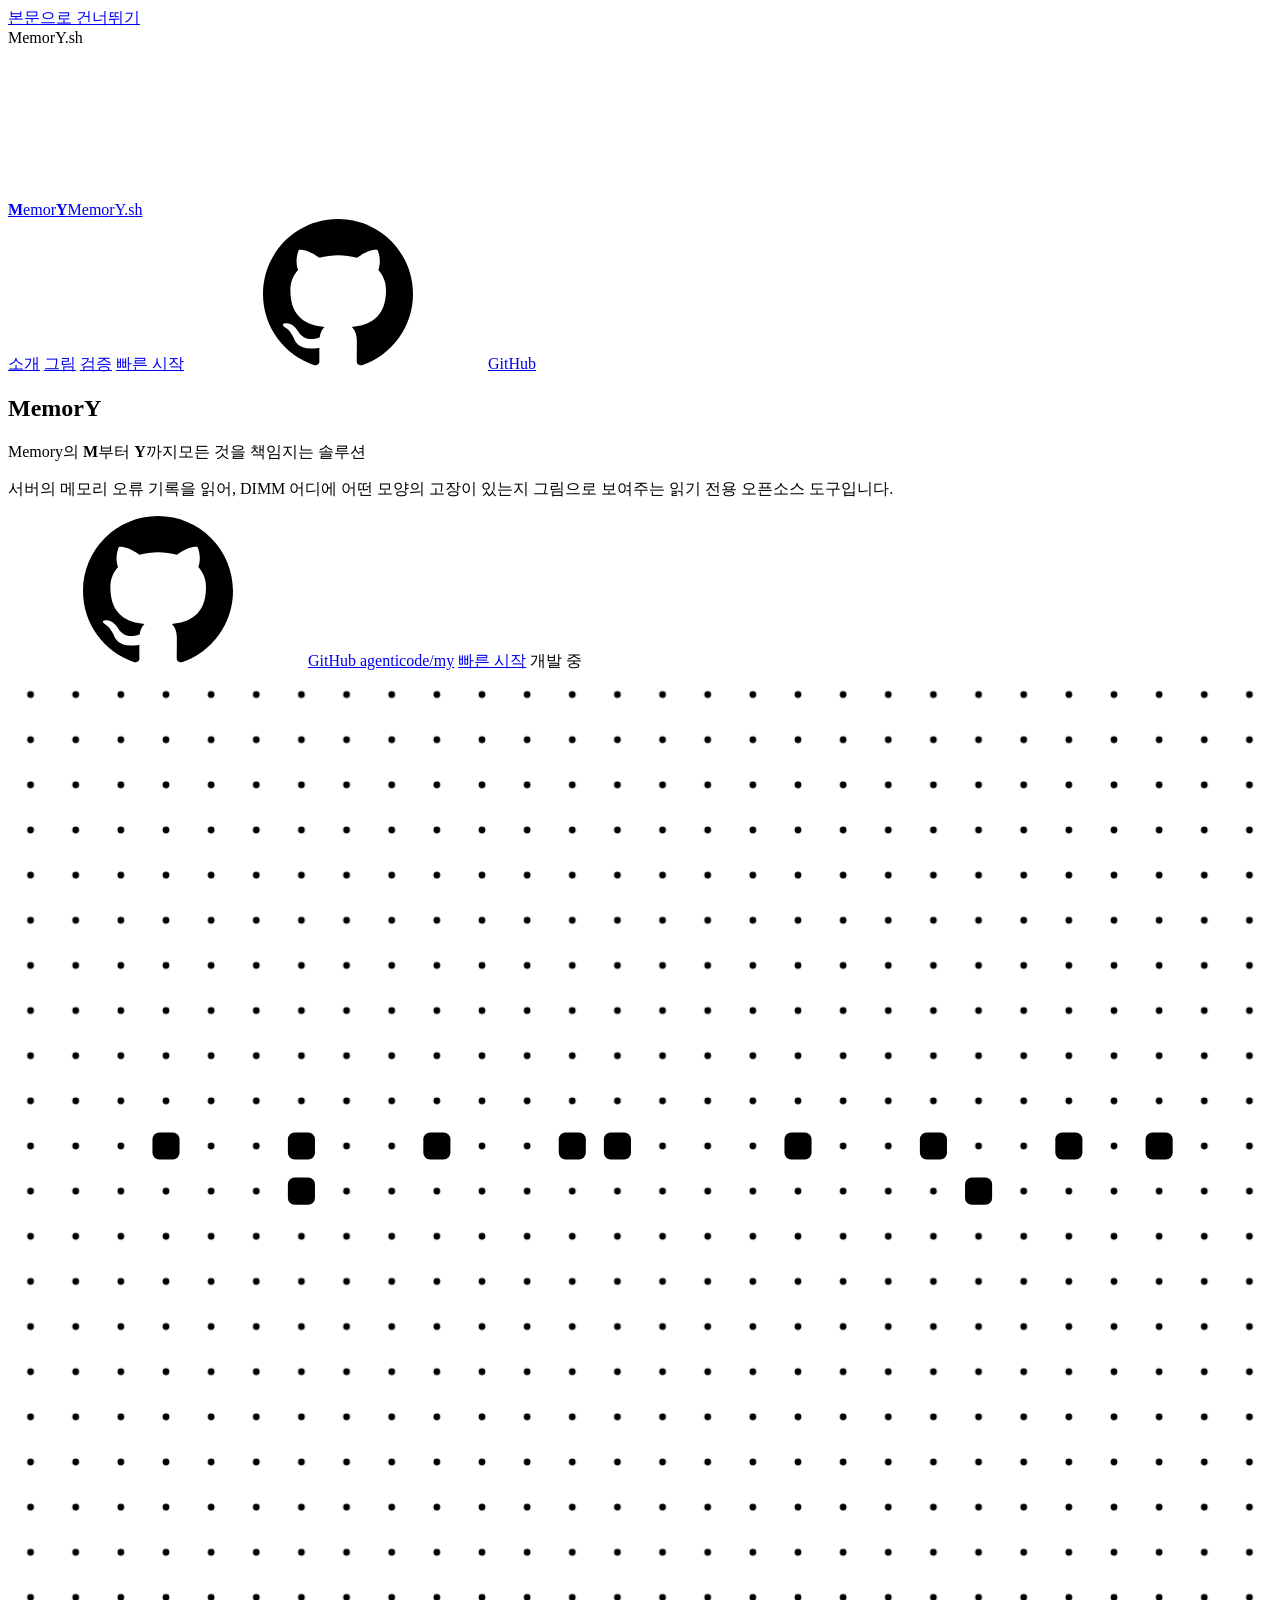
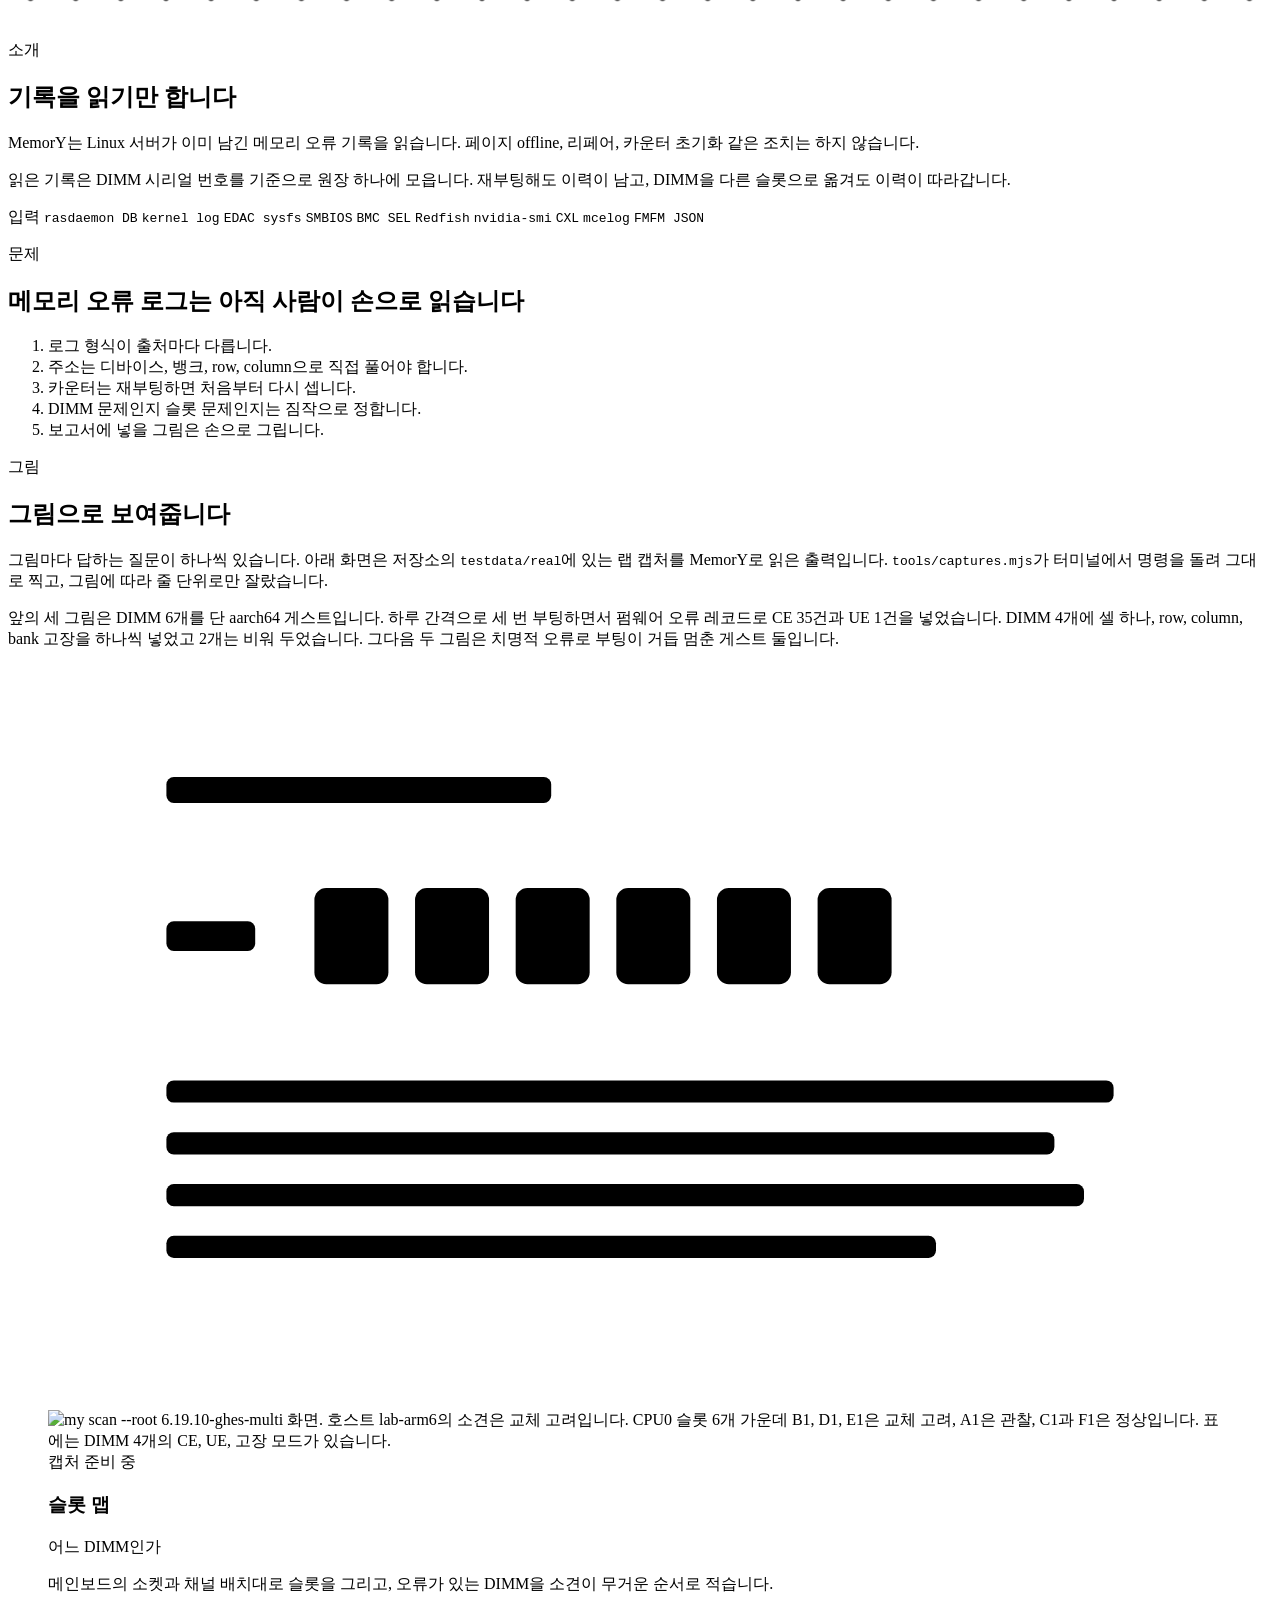
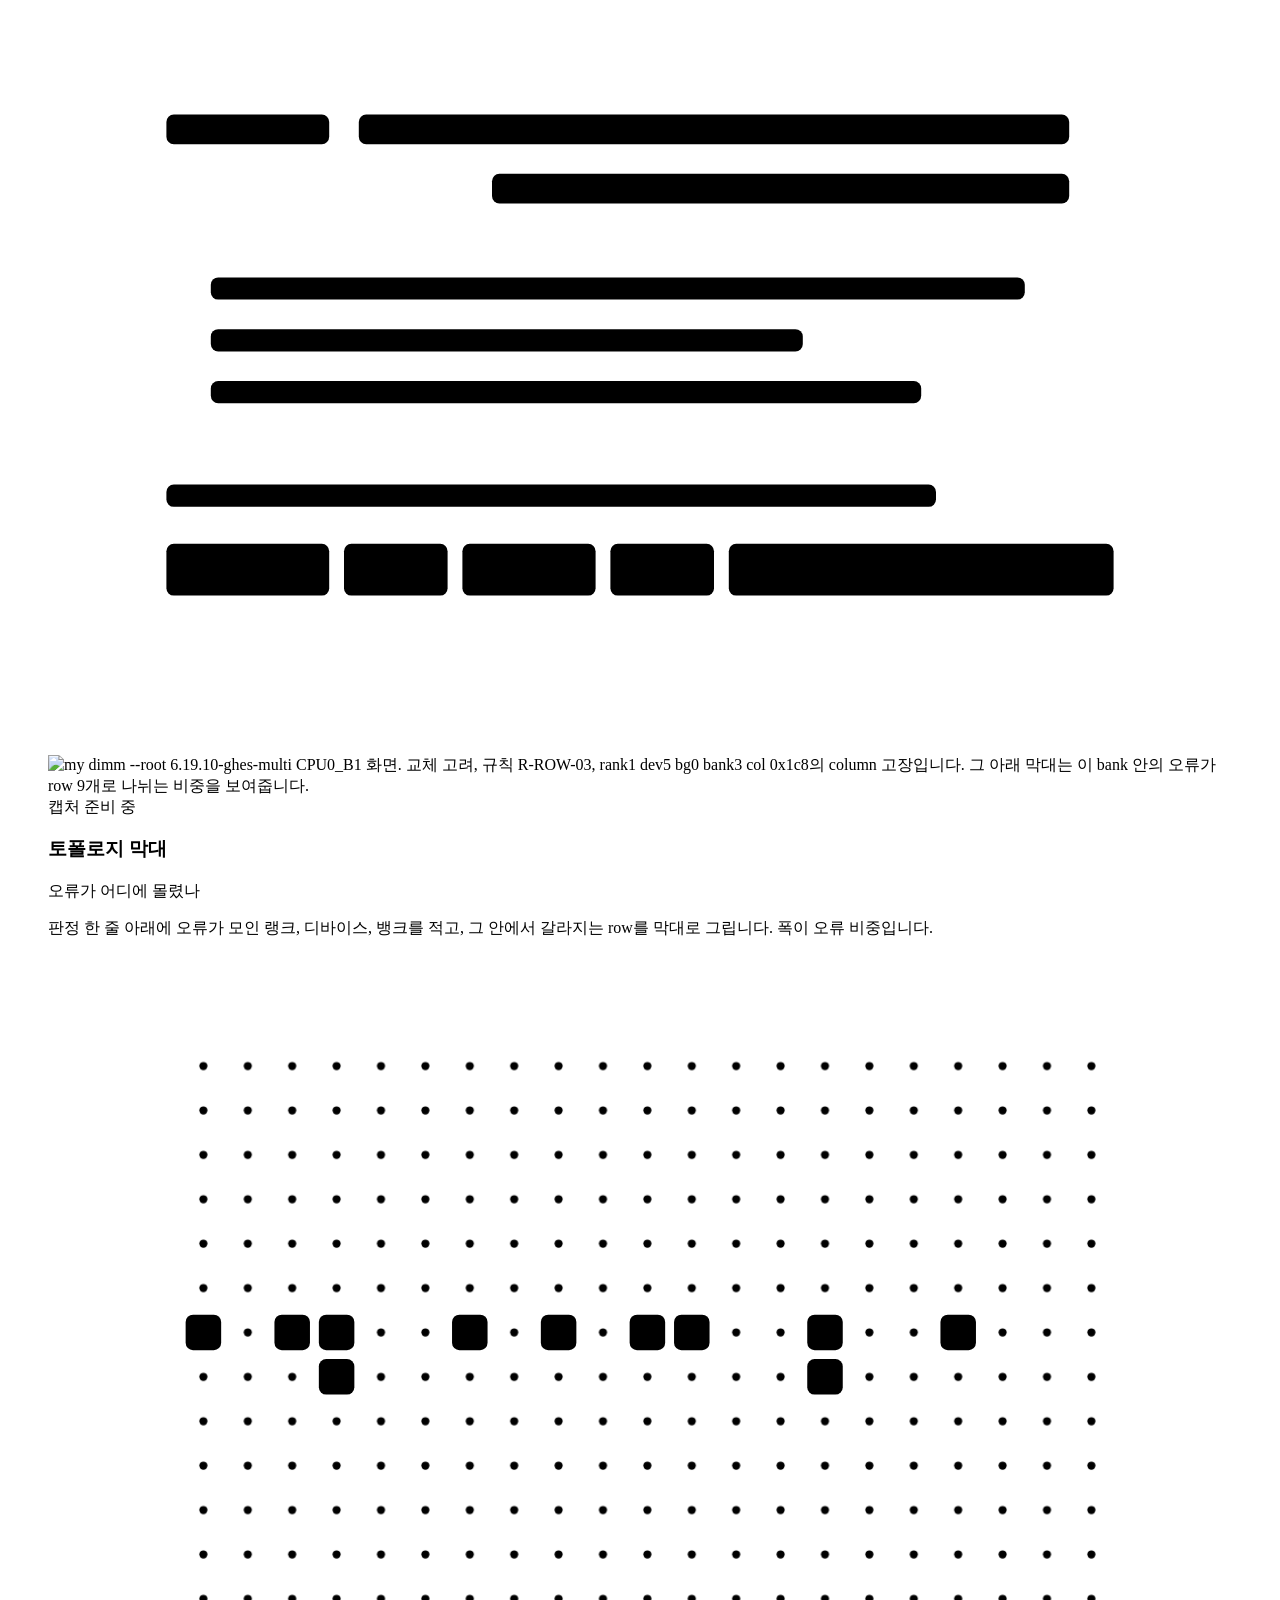
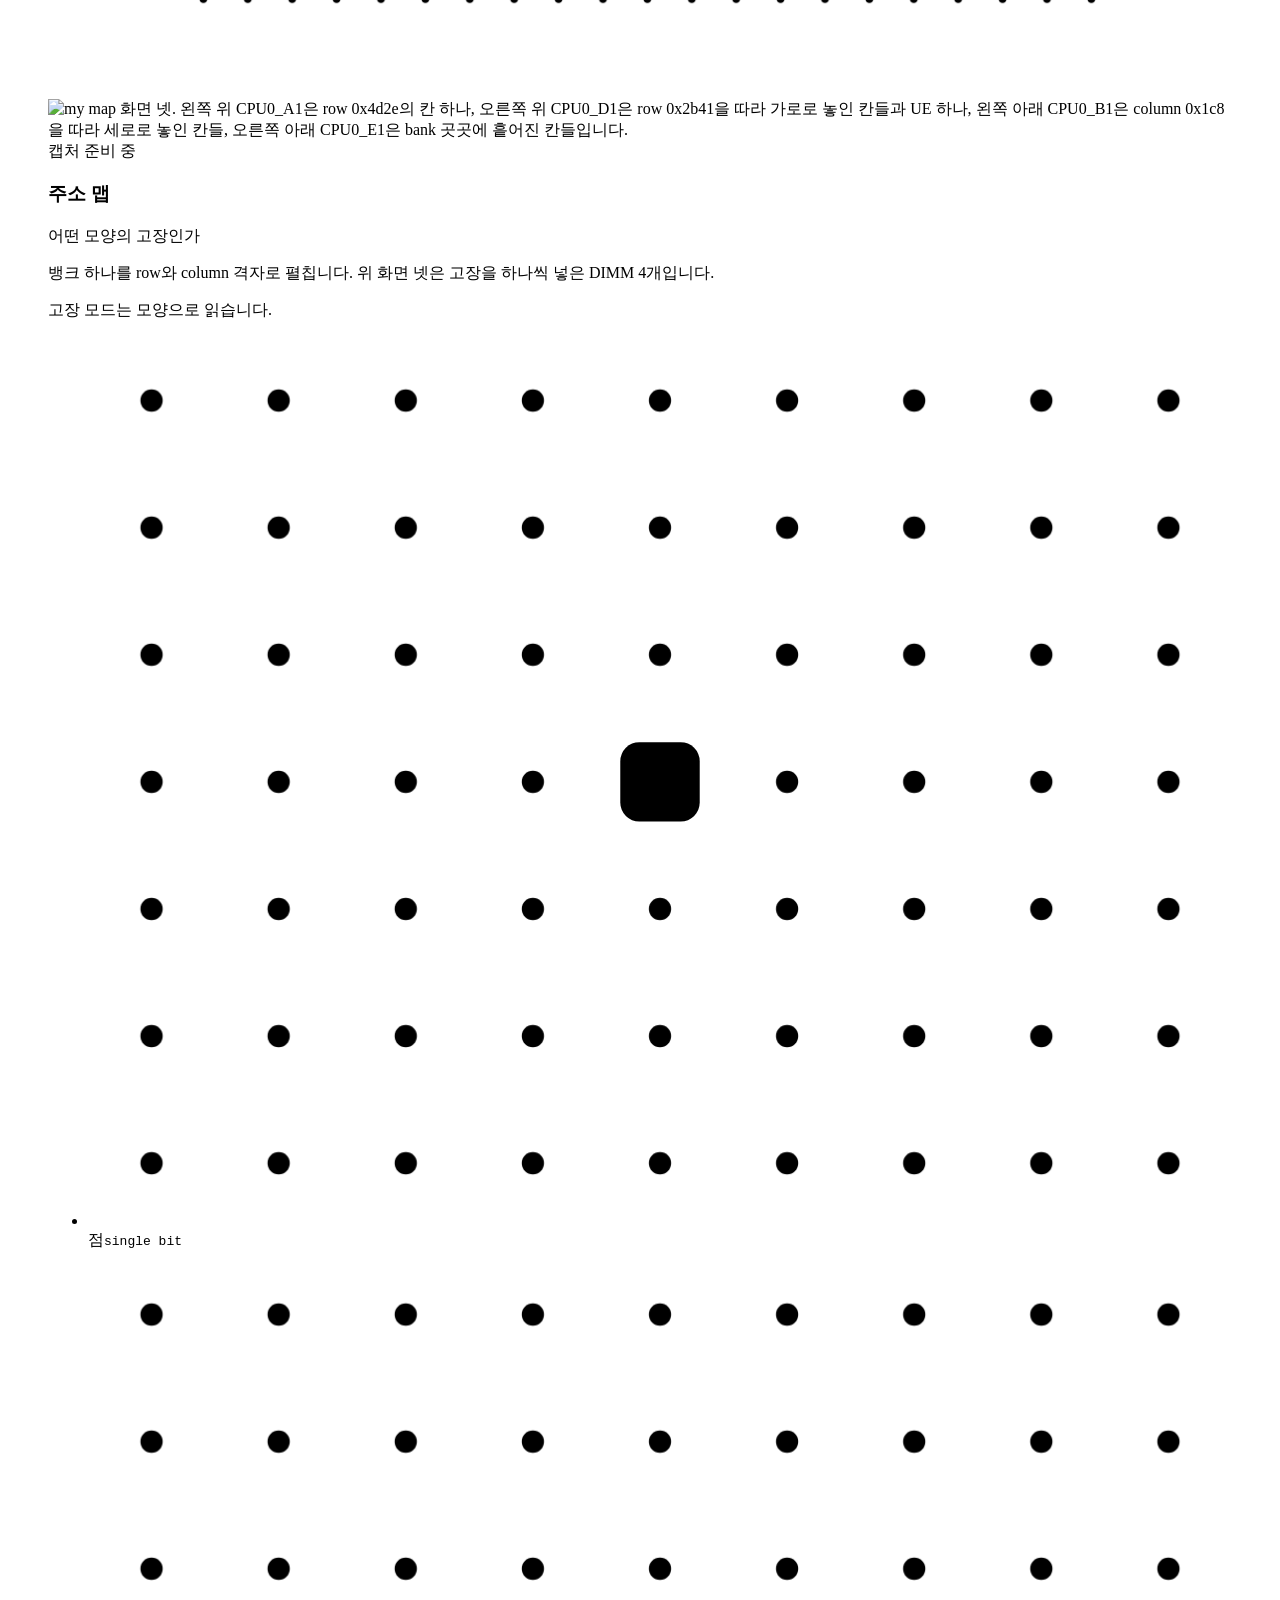
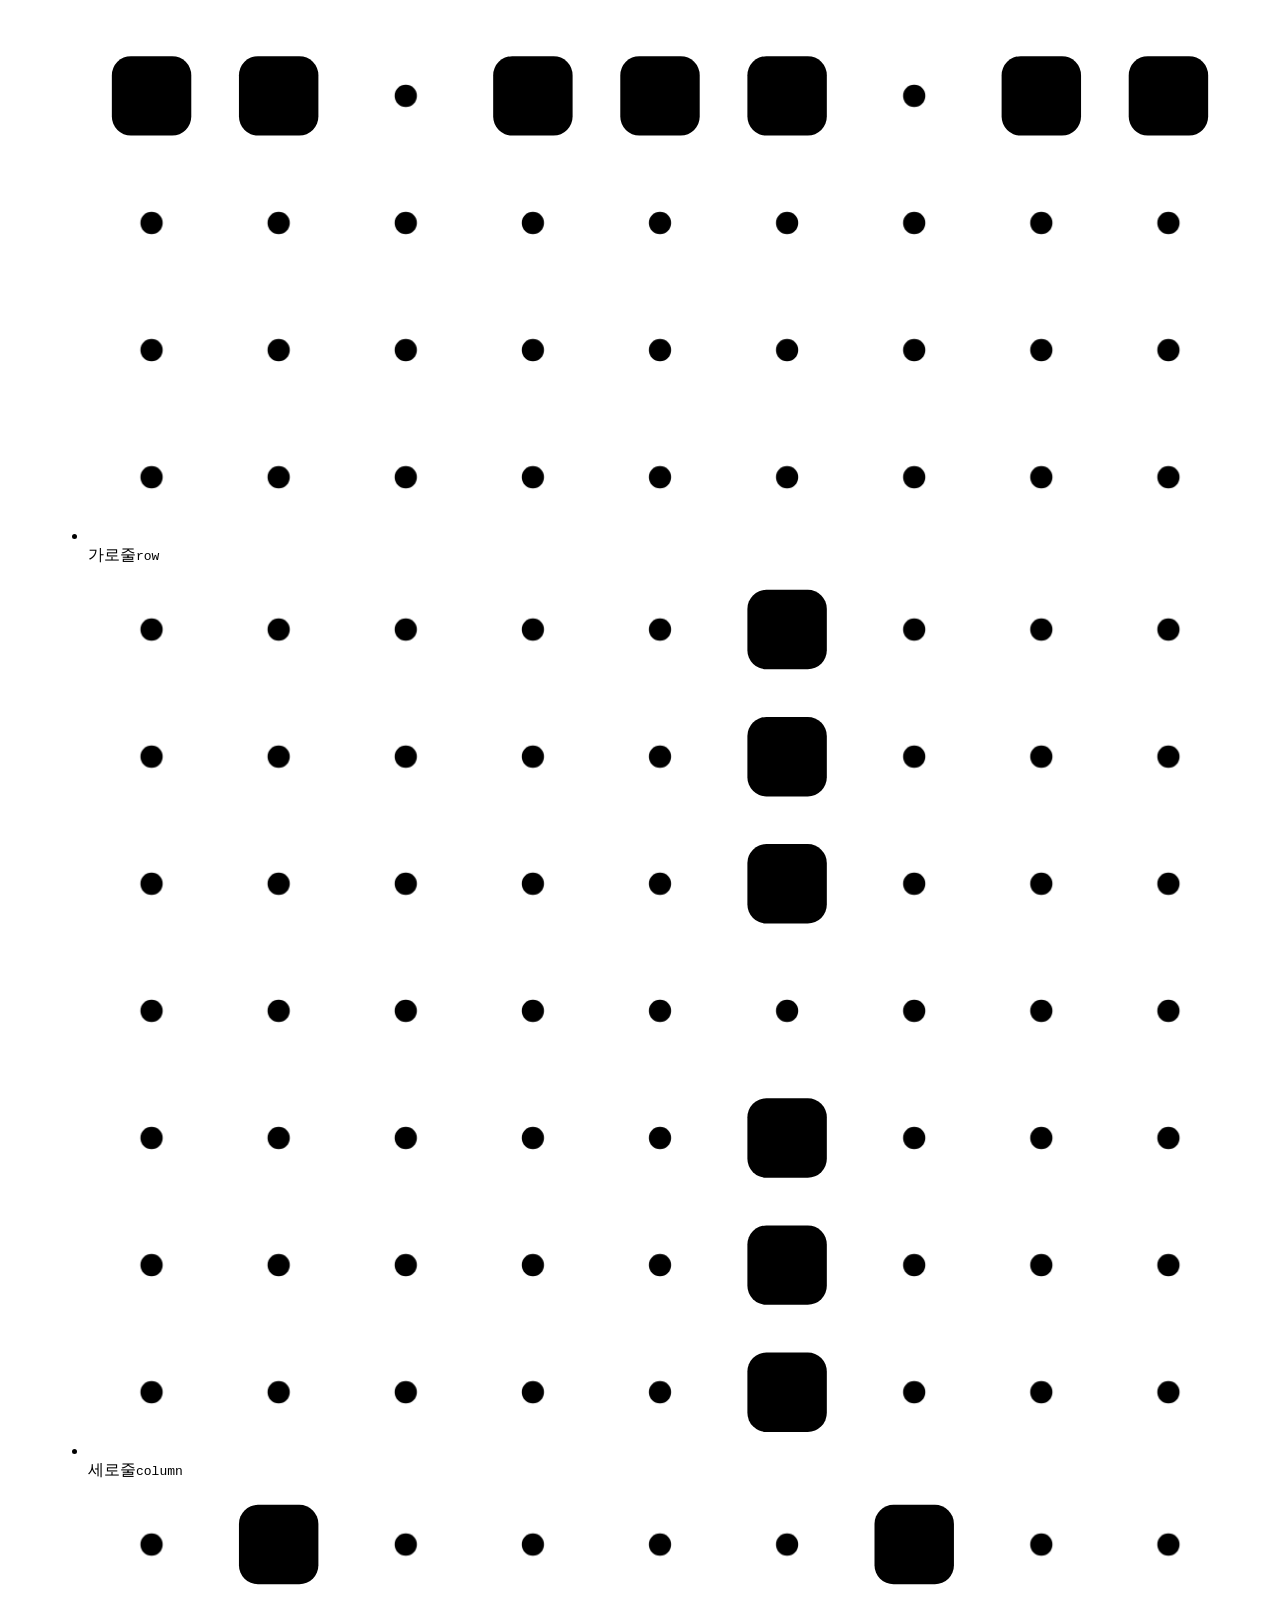
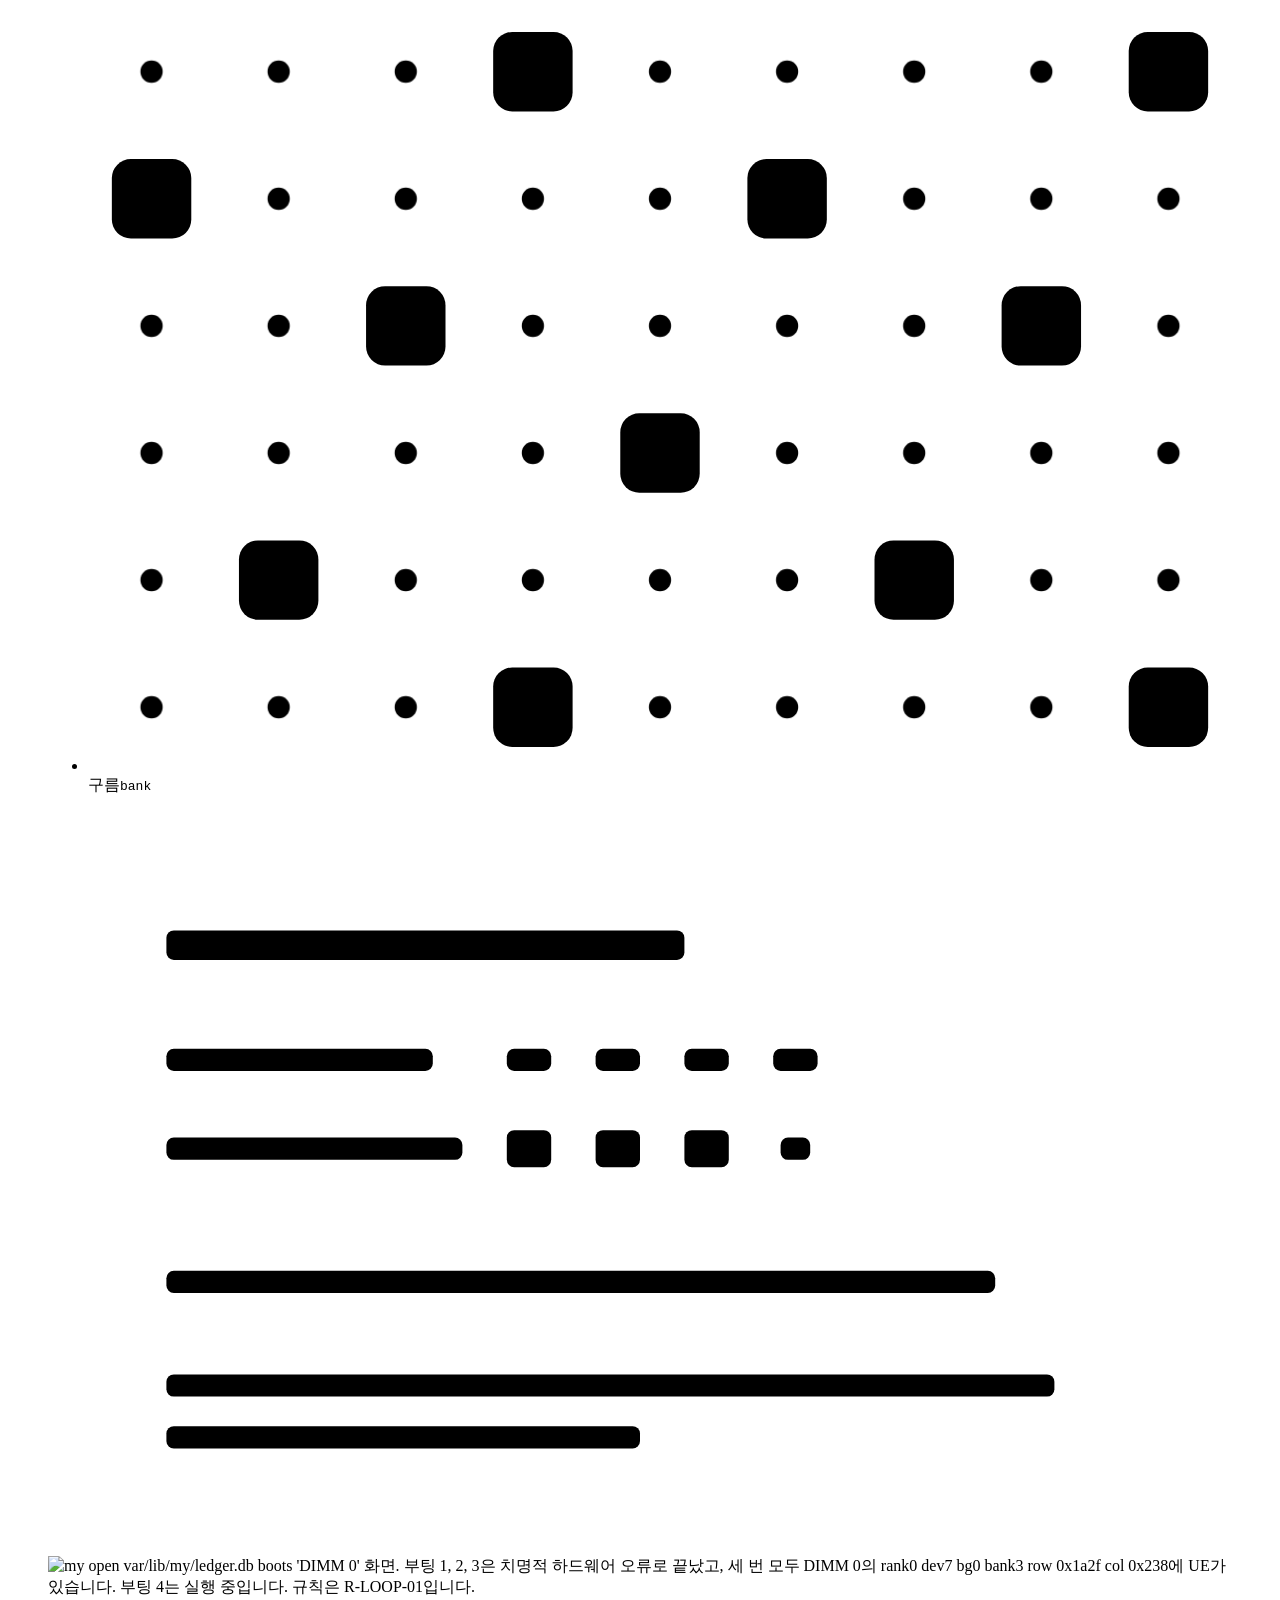
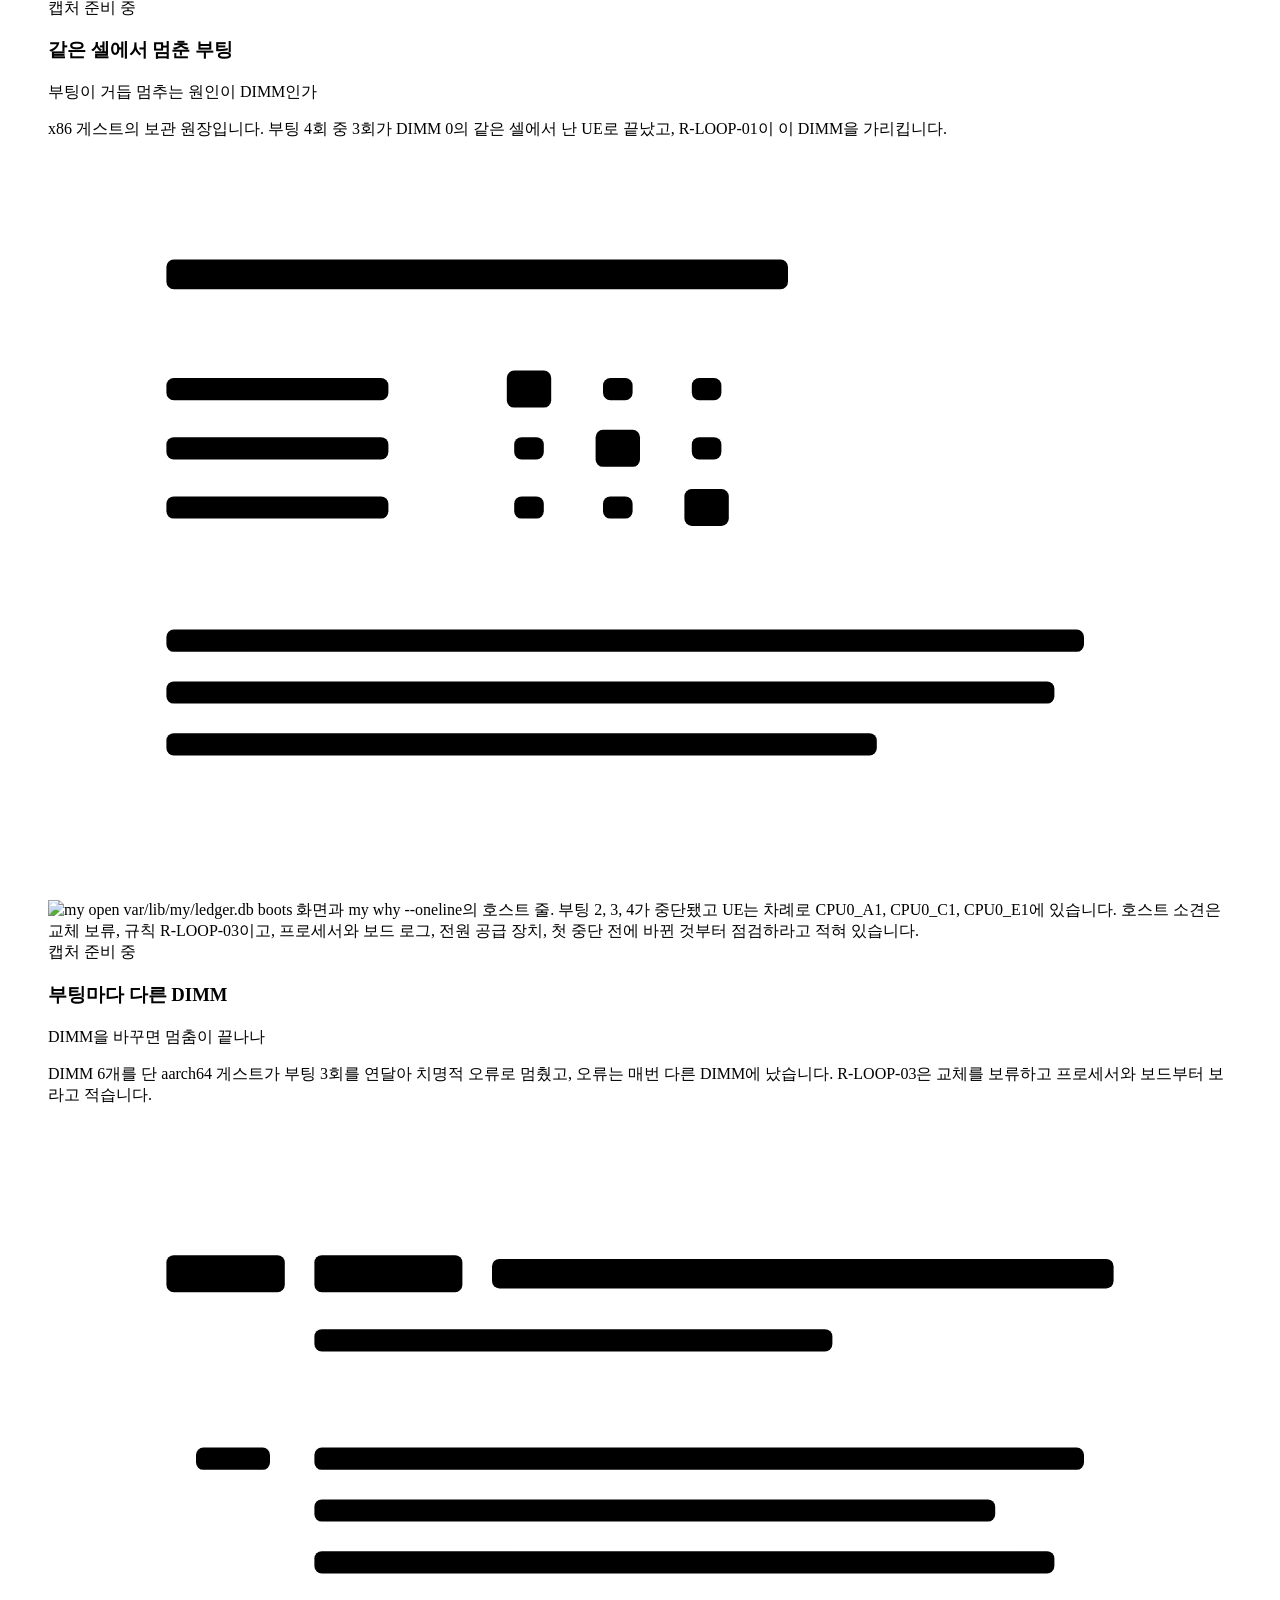
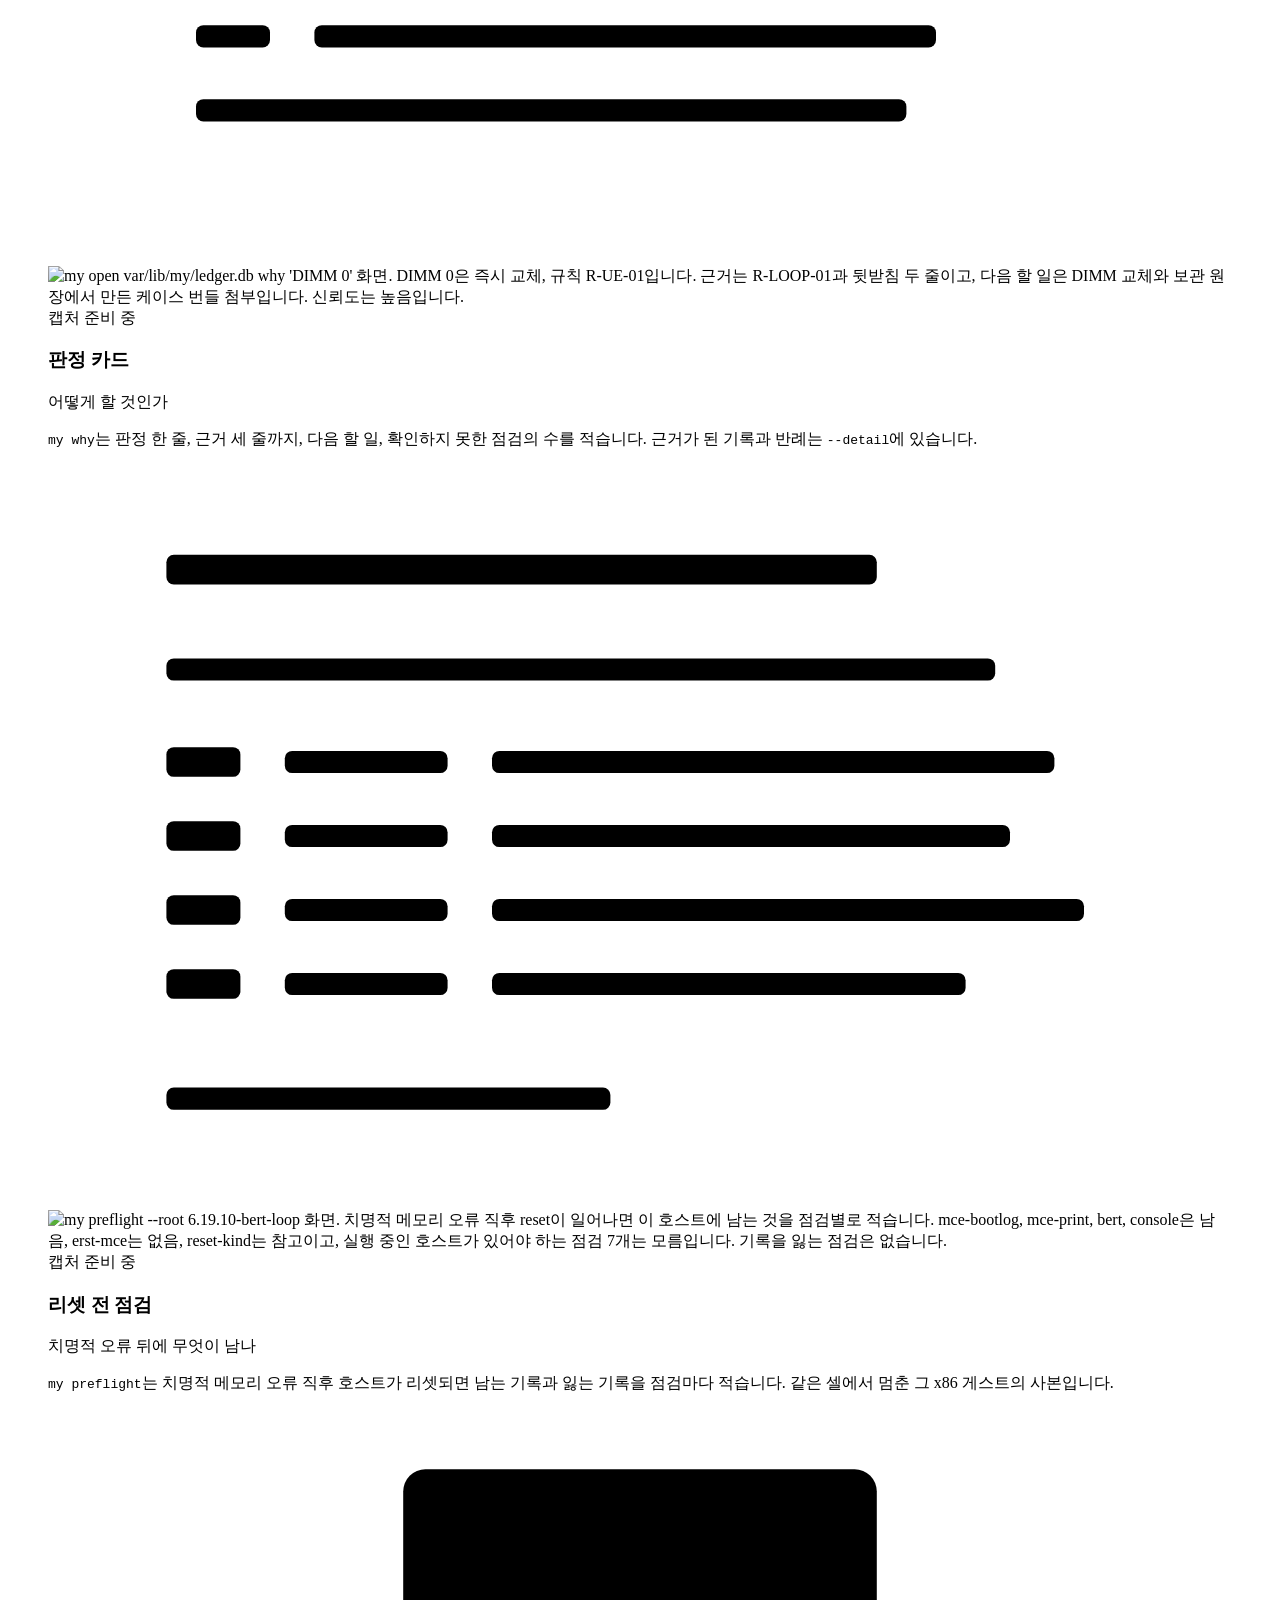
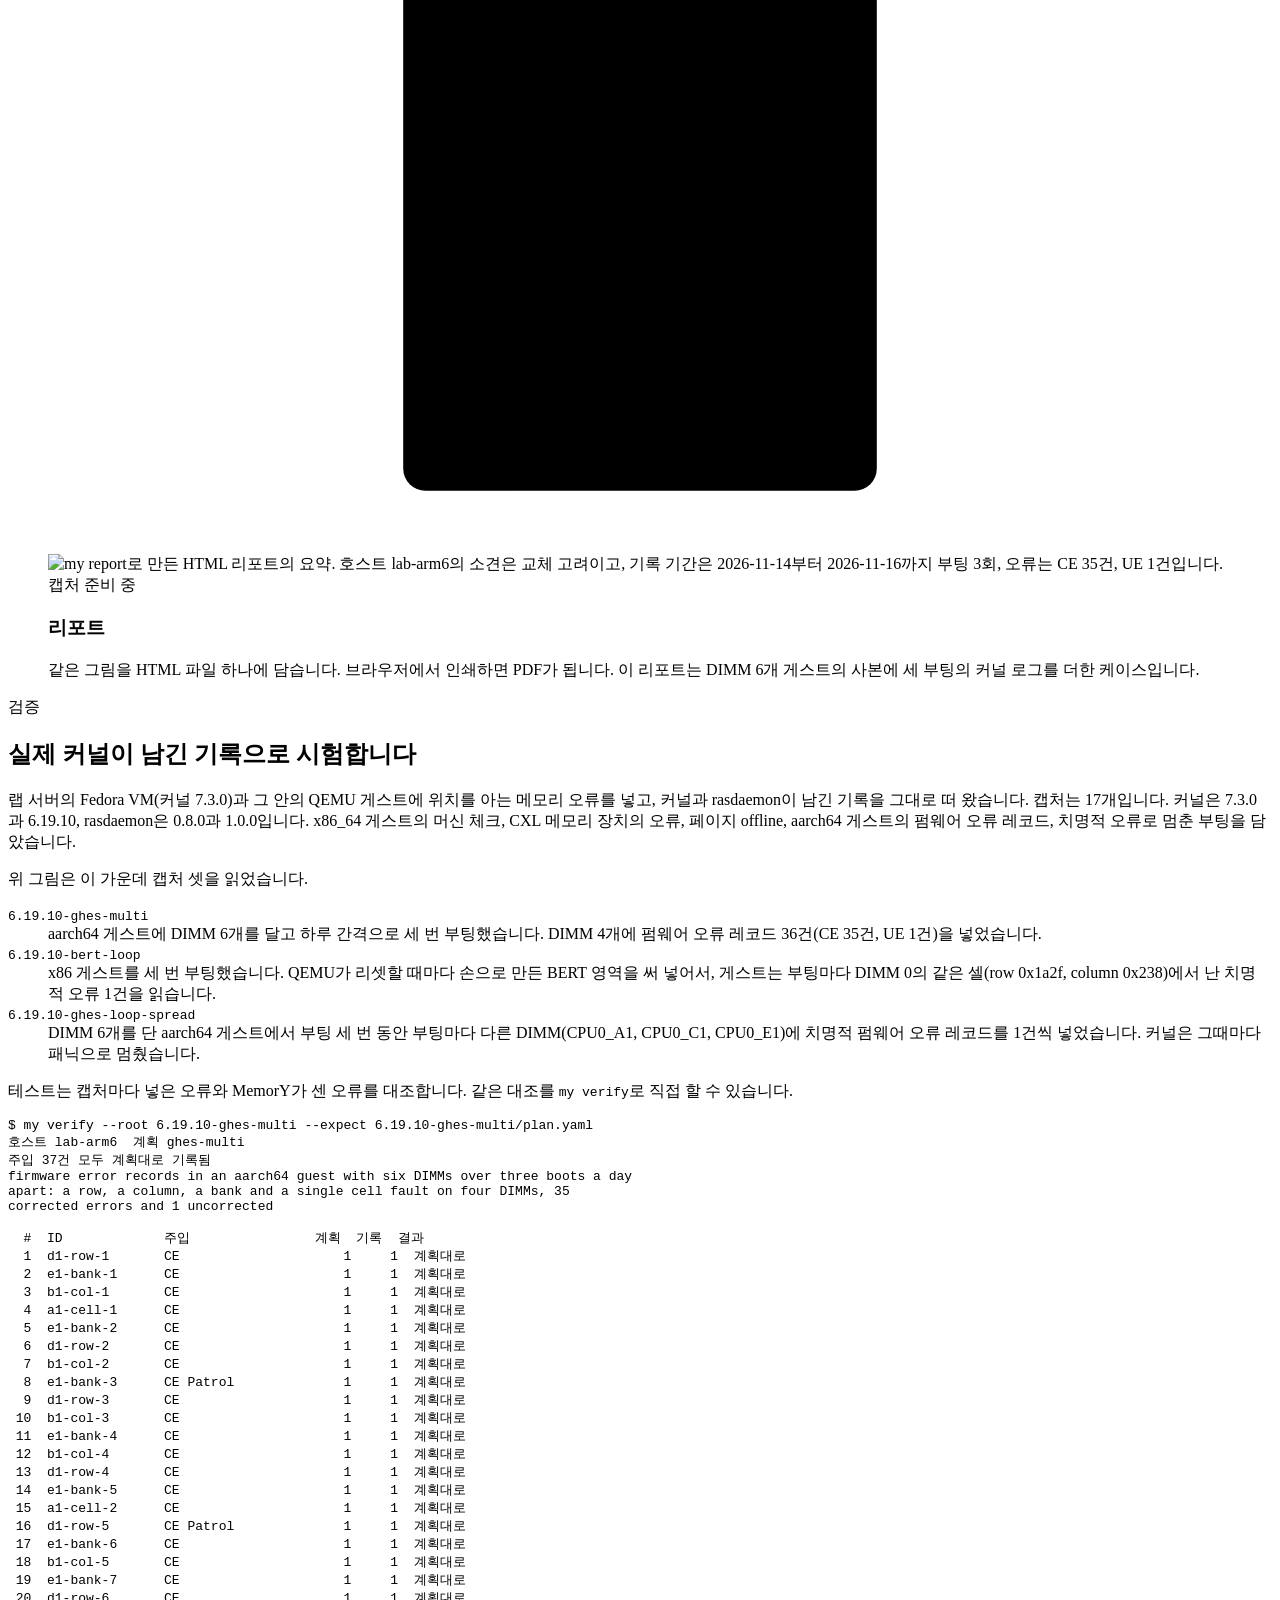
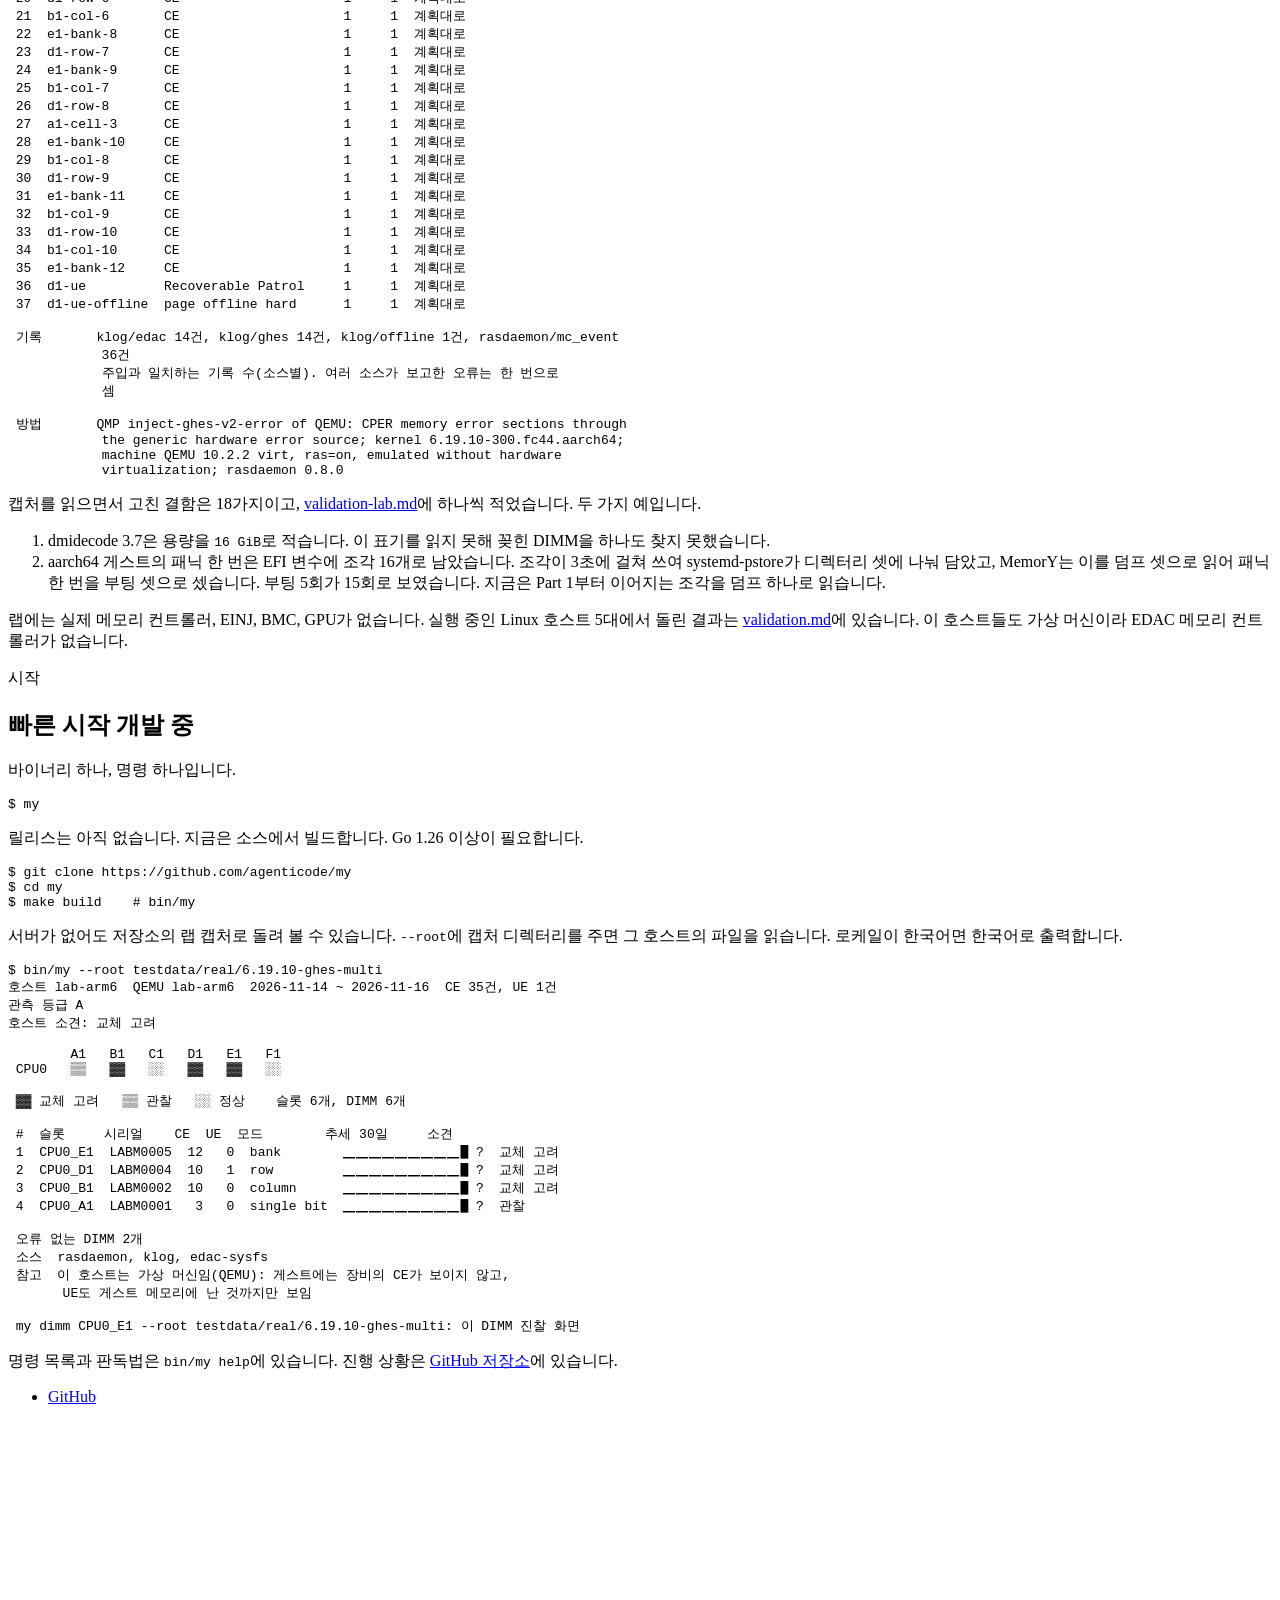
==== commit 9aa5b99c: "Work in progress on real-terminal Co-authored-by: kording <74226694+kording@users.noreply.github.com" ====
--- a/site/index.html
+++ b/site/index.html
@@ -25,8 +25,8 @@
 <meta name="twitter:card" content="summary_large_image">
 <link rel="preload" href="/fonts/SUIT-Variable-2.040.woff2" as="font" type="font/woff2" crossorigin>
 <link rel="stylesheet" href="/css/ko-wrap.css?v=c188c47e">
-<link rel="stylesheet" href="/css/site.css?v=53fd4086">
-<script src="/js/site.js?v=98a44495"></script>
+<link rel="stylesheet" href="/css/site.css?v=365e3383">
+<script src="/js/site.js?v=58662300"></script>
 </head>
 <body>
 <a class="skip" href="#main">본문으로 건너뛰기</a>
@@ -140,7 +140,8 @@
       <p class="sec-tag">그림</p>
       <div class="sec-body">
         <h2 id="figures-h">그림으로 보여줍니다</h2>
-        <p class="sec-lead">그림마다 답하는 질문이 하나씩 있습니다. 아래 화면은 랩의 aarch64 게스트를 MemorY로 읽은 결과입니다. 게스트에 DIMM&nbsp;6개를 달고 하루 간격으로 세 번 부팅하면서 펌웨어 오류 레코드로 CE&nbsp;35건, UE&nbsp;1건을 넣었습니다. DIMM&nbsp;4개에 row, column, bank, 셀 하나의 고장을 하나씩 넣었고 2개는 비워 두었습니다. 토폴로지 막대, 주소 맵, 판정 카드는 column 고장을 넣은 CPU0_B1입니다. 타임라인에는 세 번의 부팅이 남긴 커널 로그를 더했습니다.</p>
+        <p class="sec-lead">그림마다 답하는 질문이 하나씩 있습니다. 아래 화면은 저장소의 <code>testdata/real</code>에 있는 랩 캡처를 MemorY로 읽은 출력입니다. <code>tools/captures.mjs</code>가 터미널에서 명령을 돌려 그대로 찍고, 그림에 따라 줄 단위로만 잘랐습니다.</p>
+        <p class="sec-lead">앞의 세 그림은 DIMM&nbsp;6개를 단 aarch64 게스트입니다. 하루 간격으로 세 번 부팅하면서 펌웨어 오류 레코드로 CE&nbsp;35건과 UE&nbsp;1건을 넣었습니다. DIMM&nbsp;4개에 셀 하나, row, column, bank 고장을 하나씩 넣었고 2개는 비워 두었습니다. 그다음 두 그림은 치명적 오류로 부팅이 거듭 멈춘 게스트 둘입니다.</p>
       </div>
     </div>
 
@@ -148,81 +149,115 @@
       <article class="fig rise">
         <figure class="capture" data-capture="slot-map">
           <div class="capture-frame">
-            <svg class="capture-skel" viewBox="0 0 160 100" preserveAspectRatio="xMidYMid meet" aria-hidden="true" focusable="false"><rect class="s1" x="16" y="15" width="52" height="3.5" rx="1"/><rect class="s1" x="16" y="34.5" width="12" height="4" rx="1"/><rect class="s1" x="36" y="30" width="10" height="13" rx="1.6"/><rect class="s1" x="49.6" y="30" width="10" height="13" rx="1.6"/><rect class="s2" x="63.2" y="30" width="10" height="13" rx="1.6"/><rect class="s1" x="76.8" y="30" width="10" height="13" rx="1.6"/><rect class="s1" x="90.4" y="30" width="10" height="13" rx="1.6"/><rect class="s1" x="104" y="30" width="10" height="13" rx="1.6"/><rect class="s1" x="117.6" y="30" width="10" height="13" rx="1.6"/><rect class="s1" x="131.2" y="30" width="10" height="13" rx="1.6"/><rect class="s1" x="16" y="54.5" width="12" height="4" rx="1"/><rect class="s1" x="36" y="50" width="10" height="13" rx="1.6"/><rect class="s1" x="49.6" y="50" width="10" height="13" rx="1.6"/><rect class="s1" x="63.2" y="50" width="10" height="13" rx="1.6"/><rect class="s1" x="76.8" y="50" width="10" height="13" rx="1.6"/><rect class="s1" x="90.4" y="50" width="10" height="13" rx="1.6"/><rect class="s1" x="104" y="50" width="10" height="13" rx="1.6"/><rect class="s1" x="117.6" y="50" width="10" height="13" rx="1.6"/><rect class="s1" x="131.2" y="50" width="10" height="13" rx="1.6"/><rect class="s1" x="16" y="76" width="128" height="3" rx="1"/><rect class="s1" x="16" y="83" width="96" height="3" rx="1"/></svg>
-            <img src="/captures/slot-map.webp" alt="my scan 화면. CPU0 슬롯 6개 가운데 B1, D1, E1은 교체 고려, A1은 관찰, C1과 F1은 정상입니다. 표에는 DIMM 4개의 CE, UE, 고장 모드가 있습니다." width="1600" height="1000" loading="lazy" decoding="async">
+            <svg class="capture-skel" viewBox="0 0 160 100" preserveAspectRatio="xMidYMid meet" aria-hidden="true" focusable="false"><rect class="s1" x="16" y="15" width="52" height="3.5" rx="1"/><rect class="s1" x="16" y="34.5" width="12" height="4" rx="1"/><rect class="s1" x="36" y="30" width="10" height="13" rx="1.6"/><rect class="s2" x="49.6" y="30" width="10" height="13" rx="1.6"/><rect class="s1" x="63.2" y="30" width="10" height="13" rx="1.6"/><rect class="s2" x="76.8" y="30" width="10" height="13" rx="1.6"/><rect class="s2" x="90.4" y="30" width="10" height="13" rx="1.6"/><rect class="s1" x="104" y="30" width="10" height="13" rx="1.6"/><rect class="s1" x="16" y="56" width="128" height="3" rx="1"/><rect class="s1" x="16" y="63" width="120" height="3" rx="1"/><rect class="s1" x="16" y="70" width="124" height="3" rx="1"/><rect class="s1" x="16" y="77" width="104" height="3" rx="1"/></svg>
+            <img src="/captures/slot-map.webp" alt="my scan --root 6.19.10-ghes-multi 화면. 호스트 lab-arm6의 소견은 교체 고려입니다. CPU0 슬롯 6개 가운데 B1, D1, E1은 교체 고려, A1은 관찰, C1과 F1은 정상입니다. 표에는 DIMM 4개의 CE, UE, 고장 모드가 있습니다." width="1600" height="1000" loading="lazy" decoding="async">
             <span class="capture-wait">캡처 준비 중</span>
           </div>
           <figcaption>
             <h3>슬롯 맵</h3>
             <p class="fig-q">어느 DIMM인가</p>
-            <p class="fig-d">메인보드의 소켓과 채널 배치 그대로 슬롯을 그립니다.</p>
+            <p class="fig-d">메인보드의 소켓과 채널 배치대로 슬롯을 그리고, 오류가 있는 DIMM을 소견이 무거운 순서로 적습니다.</p>
           </figcaption>
         </figure>
       </article>
 
       <article class="fig rise">
-        <figure class="capture" data-capture="topology-bars">
+        <figure class="capture" data-capture="dimm">
           <div class="capture-frame">
-            <svg class="capture-skel" viewBox="0 0 160 100" preserveAspectRatio="xMidYMid meet" aria-hidden="true" focusable="false"><rect class="s1" x="16" y="24.5" width="13" height="4" rx="1"/><rect class="s2" x="36" y="22" width="112" height="9" rx="1.4"/><rect class="s1" x="16" y="40.5" width="13" height="4" rx="1"/><rect class="s2" x="36" y="38" width="104" height="9" rx="1.4"/><rect class="s1" x="141.5" y="38" width="2.5" height="9" rx="1.4"/><rect class="s1" x="16" y="56.5" width="13" height="4" rx="1"/><rect class="s2" x="36" y="54" width="93" height="9" rx="1.4"/><rect class="s1" x="130.5" y="54" width="13.5" height="9" rx="1.4"/><rect class="s1" x="16" y="72.5" width="13" height="4" rx="1"/><rect class="s2" x="36" y="70" width="76" height="9" rx="1.4"/><rect class="s1" x="113.5" y="70" width="30.5" height="9" rx="1.4"/></svg>
-            <img src="/captures/topology-bars.webp" alt="my dimm CPU0_B1 화면. 오류 10건이 모두 rank1, dev5, bg0 bank3에 있고 row 단계에서 row 9개로 나뉩니다." width="1600" height="1000" loading="lazy" decoding="async">
+            <svg class="capture-skel" viewBox="0 0 160 100" preserveAspectRatio="xMidYMid meet" aria-hidden="true" focusable="false"><rect class="s2" x="16" y="14" width="22" height="4" rx="1"/><rect class="s1" x="42" y="14" width="96" height="4" rx="1"/><rect class="s1" x="60" y="22" width="78" height="4" rx="1"/><rect class="s1" x="22" y="36" width="110" height="3" rx="1"/><rect class="s1" x="22" y="43" width="80" height="3" rx="1"/><rect class="s1" x="22" y="50" width="96" height="3" rx="1"/><rect class="s1" x="16" y="64" width="104" height="3" rx="1"/><rect class="s2" x="16" y="72" width="22" height="7" rx="1"/><rect class="s2" x="40" y="72" width="14" height="7" rx="1"/><rect class="s2" x="56" y="72" width="18" height="7" rx="1"/><rect class="s2" x="76" y="72" width="14" height="7" rx="1"/><rect class="s1" x="92" y="72" width="52" height="7" rx="1"/></svg>
+            <img src="/captures/dimm.webp" alt="my dimm --root 6.19.10-ghes-multi CPU0_B1 화면. 교체 고려, 규칙 R-ROW-03, rank1 dev5 bg0 bank3 col 0x1c8의 column 고장입니다. 그 아래 막대는 이 bank 안의 오류가 row 9개로 나뉘는 비중을 보여줍니다." width="1600" height="1000" loading="lazy" decoding="async">
             <span class="capture-wait">캡처 준비 중</span>
           </div>
           <figcaption>
             <h3>토폴로지 막대</h3>
             <p class="fig-q">오류가 어디에 몰렸나</p>
-            <p class="fig-d">랭크, 디바이스, 뱅크, row 순서로 쌓고, 폭으로 오류 비중을 나타냅니다.</p>
+            <p class="fig-d">판정 한 줄 아래에 오류가 모인 랭크, 디바이스, 뱅크를 적고, 그 안에서 갈라지는 row를 막대로 그립니다. 폭이 오류 비중입니다.</p>
+          </figcaption>
+        </figure>
+      </article>
+
+      <article class="fig fig-full rise">
+        <figure class="capture" data-capture="address-map">
+          <div class="capture-frame" style="--ar:1600 / 1260">
+            <svg class="capture-skel" viewBox="0 0 160 100" preserveAspectRatio="xMidYMid meet" aria-hidden="true" focusable="false"><rect x="18" y="12" width="126" height="78" fill="url(#dots6)"/><rect class="s2" x="18.6" y="48.6" width="4.8" height="4.8" rx="1"/><rect class="s2" x="30.6" y="48.6" width="4.8" height="4.8" rx="1"/><rect class="s2" x="36.6" y="48.6" width="4.8" height="4.8" rx="1"/><rect class="s2" x="54.6" y="48.6" width="4.8" height="4.8" rx="1"/><rect class="s2" x="66.6" y="48.6" width="4.8" height="4.8" rx="1"/><rect class="s2" x="78.6" y="48.6" width="4.8" height="4.8" rx="1"/><rect class="s2" x="84.6" y="48.6" width="4.8" height="4.8" rx="1"/><rect class="s2" x="102.6" y="48.6" width="4.8" height="4.8" rx="1"/><rect class="s2" x="120.6" y="48.6" width="4.8" height="4.8" rx="1"/><rect class="s1" x="36.6" y="54.6" width="4.8" height="4.8" rx="1"/><rect class="s1" x="102.6" y="54.6" width="4.8" height="4.8" rx="1"/></svg>
+            <img src="/captures/address-map.webp" alt="my map 화면 넷. 왼쪽 위 CPU0_A1은 row 0x4d2e의 칸 하나, 오른쪽 위 CPU0_D1은 row 0x2b41을 따라 가로로 놓인 칸들과 UE 하나, 왼쪽 아래 CPU0_B1은 column 0x1c8을 따라 세로로 놓인 칸들, 오른쪽 아래 CPU0_E1은 bank 곳곳에 흩어진 칸들입니다." width="1600" height="1260" loading="lazy" decoding="async">
+            <span class="capture-wait">캡처 준비 중</span>
+          </div>
+          <figcaption>
+            <div class="fig-text">
+              <h3>주소 맵</h3>
+              <p class="fig-q">어떤 모양의 고장인가</p>
+              <p class="fig-d">뱅크 하나를 row와 column 격자로 펼칩니다. 위 화면 넷은 고장을 하나씩 넣은 DIMM&nbsp;4개입니다.</p>
+            </div>
+            <div class="fig-legend">
+              <p class="fig-key">고장 모드는 모양으로 읽습니다.</p>
+              <ul class="shapes">
+                <li><svg viewBox="0 0 72 56" aria-hidden="true" focusable="false"><rect width="72" height="56" fill="url(#dots8)"/><rect class="c3" x="33.5" y="25.5" width="5" height="5" rx="1.2"/></svg><span class="shape-ko">점</span><code>single bit</code></li>
+                <li><svg viewBox="0 0 72 56" aria-hidden="true" focusable="false"><rect width="72" height="56" fill="url(#dots8)"/><rect class="c2" x="1.5" y="25.5" width="5" height="5" rx="1.2"/><rect class="c3" x="9.5" y="25.5" width="5" height="5" rx="1.2"/><rect class="c2" x="25.5" y="25.5" width="5" height="5" rx="1.2"/><rect class="c3" x="33.5" y="25.5" width="5" height="5" rx="1.2"/><rect class="c1" x="41.5" y="25.5" width="5" height="5" rx="1.2"/><rect class="c3" x="57.5" y="25.5" width="5" height="5" rx="1.2"/><rect class="c2" x="65.5" y="25.5" width="5" height="5" rx="1.2"/></svg><span class="shape-ko">가로줄</span><code>row</code></li>
+                <li><svg viewBox="0 0 72 56" aria-hidden="true" focusable="false"><rect width="72" height="56" fill="url(#dots8)"/><rect class="c2" x="41.5" y="1.5" width="5" height="5" rx="1.2"/><rect class="c3" x="41.5" y="9.5" width="5" height="5" rx="1.2"/><rect class="c1" x="41.5" y="17.5" width="5" height="5" rx="1.2"/><rect class="c3" x="41.5" y="33.5" width="5" height="5" rx="1.2"/><rect class="c2" x="41.5" y="41.5" width="5" height="5" rx="1.2"/><rect class="c3" x="41.5" y="49.5" width="5" height="5" rx="1.2"/></svg><span class="shape-ko">세로줄</span><code>column</code></li>
+                <li><svg viewBox="0 0 72 56" aria-hidden="true" focusable="false"><rect width="72" height="56" fill="url(#dots8)"/><rect class="c1" x="9.5" y="1.5" width="5" height="5" rx="1.2"/><rect class="c2" x="49.5" y="1.5" width="5" height="5" rx="1.2"/><rect class="c3" x="25.5" y="9.5" width="5" height="5" rx="1.2"/><rect class="c1" x="65.5" y="9.5" width="5" height="5" rx="1.2"/><rect class="c2" x="1.5" y="17.5" width="5" height="5" rx="1.2"/><rect class="c1" x="41.5" y="17.5" width="5" height="5" rx="1.2"/><rect class="c1" x="17.5" y="25.5" width="5" height="5" rx="1.2"/><rect class="c3" x="57.5" y="25.5" width="5" height="5" rx="1.2"/><rect class="c2" x="33.5" y="33.5" width="5" height="5" rx="1.2"/><rect class="c3" x="9.5" y="41.5" width="5" height="5" rx="1.2"/><rect class="c1" x="49.5" y="41.5" width="5" height="5" rx="1.2"/><rect class="c2" x="25.5" y="49.5" width="5" height="5" rx="1.2"/><rect class="c2" x="65.5" y="49.5" width="5" height="5" rx="1.2"/></svg><span class="shape-ko">구름</span><code>bank</code></li>
+              </ul>
+            </div>
+          </figcaption>
+        </figure>
+      </article>
+
+      <article class="fig rise">
+        <figure class="capture" data-capture="boots-same">
+          <div class="capture-frame">
+            <svg class="capture-skel" viewBox="0 0 160 100" preserveAspectRatio="xMidYMid meet" aria-hidden="true" focusable="false"><rect class="s1" x="16" y="16" width="70" height="4" rx="1"/><rect class="s1" x="16" y="32" width="36" height="3" rx="1"/><rect class="s1" x="62" y="32" width="6" height="3" rx="1"/><rect class="s1" x="74" y="32" width="6" height="3" rx="1"/><rect class="s1" x="86" y="32" width="6" height="3" rx="1"/><rect class="s1" x="98" y="32" width="6" height="3" rx="1"/><rect class="s1" x="16" y="44" width="40" height="3" rx="1"/><rect class="s2" x="62" y="43" width="6" height="5" rx="1"/><rect class="s2" x="74" y="43" width="6" height="5" rx="1"/><rect class="s2" x="86" y="43" width="6" height="5" rx="1"/><rect class="s1" x="99" y="44" width="4" height="3" rx="1"/><rect class="s1" x="16" y="62" width="112" height="3" rx="1"/><rect class="s1" x="16" y="76" width="120" height="3" rx="1"/><rect class="s1" x="16" y="83" width="64" height="3" rx="1"/></svg>
+            <img src="/captures/boots-same.webp" alt="my open var/lib/my/ledger.db boots 'DIMM 0' 화면. 부팅 1, 2, 3은 치명적 하드웨어 오류로 끝났고, 세 번 모두 DIMM 0의 rank0 dev7 bg0 bank3 row 0x1a2f col 0x238에 UE가 있습니다. 부팅 4는 실행 중입니다. 규칙은 R-LOOP-01입니다." width="1600" height="1000" loading="lazy" decoding="async">
+            <span class="capture-wait">캡처 준비 중</span>
+          </div>
+          <figcaption>
+            <h3>같은 셀에서 멈춘 부팅</h3>
+            <p class="fig-q">부팅이 거듭 멈추는 원인이 DIMM인가</p>
+            <p class="fig-d">x86 게스트의 보관 원장입니다. 부팅 4회 중 3회가 DIMM&nbsp;0의 같은 셀에서 난 UE로 끝났고, R-LOOP-01이 이 DIMM을 가리킵니다.</p>
+          </figcaption>
+        </figure>
+      </article>
+
+      <article class="fig rise">
+        <figure class="capture" data-capture="boots-spread">
+          <div class="capture-frame">
+            <svg class="capture-skel" viewBox="0 0 160 100" preserveAspectRatio="xMidYMid meet" aria-hidden="true" focusable="false"><rect class="s1" x="16" y="14" width="84" height="4" rx="1"/><rect class="s1" x="16" y="30" width="30" height="3" rx="1"/><rect class="s1" x="16" y="38" width="30" height="3" rx="1"/><rect class="s1" x="16" y="46" width="30" height="3" rx="1"/><rect class="s2" x="62" y="29" width="6" height="5" rx="1"/><rect class="s1" x="75" y="30" width="4" height="3" rx="1"/><rect class="s1" x="87" y="30" width="4" height="3" rx="1"/><rect class="s1" x="63" y="38" width="4" height="3" rx="1"/><rect class="s2" x="74" y="37" width="6" height="5" rx="1"/><rect class="s1" x="87" y="38" width="4" height="3" rx="1"/><rect class="s1" x="63" y="46" width="4" height="3" rx="1"/><rect class="s1" x="75" y="46" width="4" height="3" rx="1"/><rect class="s2" x="86" y="45" width="6" height="5" rx="1"/><rect class="s1" x="16" y="64" width="124" height="3" rx="1"/><rect class="s1" x="16" y="71" width="120" height="3" rx="1"/><rect class="s1" x="16" y="78" width="96" height="3" rx="1"/></svg>
+            <img src="/captures/boots-spread.webp" alt="my open var/lib/my/ledger.db boots 화면과 my why --oneline의 호스트 줄. 부팅 2, 3, 4가 중단됐고 UE는 차례로 CPU0_A1, CPU0_C1, CPU0_E1에 있습니다. 호스트 소견은 교체 보류, 규칙 R-LOOP-03이고, 프로세서와 보드 로그, 전원 공급 장치, 첫 중단 전에 바뀐 것부터 점검하라고 적혀 있습니다." width="1600" height="1000" loading="lazy" decoding="async">
+            <span class="capture-wait">캡처 준비 중</span>
+          </div>
+          <figcaption>
+            <h3>부팅마다 다른 DIMM</h3>
+            <p class="fig-q">DIMM을 바꾸면 멈춤이 끝나나</p>
+            <p class="fig-d">DIMM&nbsp;6개를 단 aarch64 게스트가 부팅 3회를 연달아 치명적 오류로 멈췄고, 오류는 매번 다른 DIMM에 났습니다. R-LOOP-03은 교체를 보류하고 프로세서와 보드부터 보라고 적습니다.</p>
           </figcaption>
         </figure>
       </article>
 
       <article class="fig fig-wide rise">
-        <figure class="capture" data-capture="address-map">
-          <div class="capture-frame">
-            <svg class="capture-skel" viewBox="0 0 160 100" preserveAspectRatio="xMidYMid meet" aria-hidden="true" focusable="false"><rect x="18" y="12" width="126" height="78" fill="url(#dots6)"/><rect class="s2" x="18.6" y="48.6" width="4.8" height="4.8" rx="1"/><rect class="s2" x="30.6" y="48.6" width="4.8" height="4.8" rx="1"/><rect class="s2" x="36.6" y="48.6" width="4.8" height="4.8" rx="1"/><rect class="s2" x="54.6" y="48.6" width="4.8" height="4.8" rx="1"/><rect class="s2" x="66.6" y="48.6" width="4.8" height="4.8" rx="1"/><rect class="s2" x="78.6" y="48.6" width="4.8" height="4.8" rx="1"/><rect class="s2" x="84.6" y="48.6" width="4.8" height="4.8" rx="1"/><rect class="s2" x="102.6" y="48.6" width="4.8" height="4.8" rx="1"/><rect class="s2" x="120.6" y="48.6" width="4.8" height="4.8" rx="1"/><rect class="s1" x="36.6" y="54.6" width="4.8" height="4.8" rx="1"/><rect class="s1" x="102.6" y="54.6" width="4.8" height="4.8" rx="1"/></svg>
-            <img src="/captures/address-map.webp" alt="my map CPU0_B1 화면. rank1 dev5 bg0 bank3의 row와 column 격자에서 오류가 난 칸이 column 0x1c8에 세로로 늘어서 있습니다." width="1600" height="1000" loading="lazy" decoding="async">
-            <span class="capture-wait">캡처 준비 중</span>
-          </div>
-          <figcaption>
-            <h3>주소 맵</h3>
-            <p class="fig-q">어떤 모양의 고장인가</p>
-            <p class="fig-d">뱅크 하나를 row와 column 격자로 펼칩니다.</p>
-            <p class="fig-key">고장 모드는 모양으로 읽습니다.</p>
-            <ul class="shapes">
-              <li><svg viewBox="0 0 72 56" aria-hidden="true" focusable="false"><rect width="72" height="56" fill="url(#dots8)"/><rect class="c3" x="33.5" y="25.5" width="5" height="5" rx="1.2"/></svg><span class="shape-ko">점</span><code>single bit</code></li>
-              <li><svg viewBox="0 0 72 56" aria-hidden="true" focusable="false"><rect width="72" height="56" fill="url(#dots8)"/><rect class="c2" x="1.5" y="25.5" width="5" height="5" rx="1.2"/><rect class="c3" x="9.5" y="25.5" width="5" height="5" rx="1.2"/><rect class="c2" x="25.5" y="25.5" width="5" height="5" rx="1.2"/><rect class="c3" x="33.5" y="25.5" width="5" height="5" rx="1.2"/><rect class="c1" x="41.5" y="25.5" width="5" height="5" rx="1.2"/><rect class="c3" x="57.5" y="25.5" width="5" height="5" rx="1.2"/><rect class="c2" x="65.5" y="25.5" width="5" height="5" rx="1.2"/></svg><span class="shape-ko">가로줄</span><code>row</code></li>
-              <li><svg viewBox="0 0 72 56" aria-hidden="true" focusable="false"><rect width="72" height="56" fill="url(#dots8)"/><rect class="c2" x="41.5" y="1.5" width="5" height="5" rx="1.2"/><rect class="c3" x="41.5" y="9.5" width="5" height="5" rx="1.2"/><rect class="c1" x="41.5" y="17.5" width="5" height="5" rx="1.2"/><rect class="c3" x="41.5" y="33.5" width="5" height="5" rx="1.2"/><rect class="c2" x="41.5" y="41.5" width="5" height="5" rx="1.2"/><rect class="c3" x="41.5" y="49.5" width="5" height="5" rx="1.2"/></svg><span class="shape-ko">세로줄</span><code>column</code></li>
-              <li><svg viewBox="0 0 72 56" aria-hidden="true" focusable="false"><rect width="72" height="56" fill="url(#dots8)"/><rect class="c1" x="9.5" y="1.5" width="5" height="5" rx="1.2"/><rect class="c2" x="49.5" y="1.5" width="5" height="5" rx="1.2"/><rect class="c3" x="25.5" y="9.5" width="5" height="5" rx="1.2"/><rect class="c1" x="65.5" y="9.5" width="5" height="5" rx="1.2"/><rect class="c2" x="1.5" y="17.5" width="5" height="5" rx="1.2"/><rect class="c1" x="41.5" y="17.5" width="5" height="5" rx="1.2"/><rect class="c1" x="17.5" y="25.5" width="5" height="5" rx="1.2"/><rect class="c3" x="57.5" y="25.5" width="5" height="5" rx="1.2"/><rect class="c2" x="33.5" y="33.5" width="5" height="5" rx="1.2"/><rect class="c3" x="9.5" y="41.5" width="5" height="5" rx="1.2"/><rect class="c1" x="49.5" y="41.5" width="5" height="5" rx="1.2"/><rect class="c2" x="25.5" y="49.5" width="5" height="5" rx="1.2"/><rect class="c2" x="65.5" y="49.5" width="5" height="5" rx="1.2"/></svg><span class="shape-ko">구름</span><code>bank</code></li>
-            </ul>
-          </figcaption>
-        </figure>
-      </article>
-
-      <article class="fig rise">
-        <figure class="capture" data-capture="timeline">
-          <div class="capture-frame">
-            <svg class="capture-skel" viewBox="0 0 160 100" preserveAspectRatio="xMidYMid meet" aria-hidden="true" focusable="false"><rect class="s1" x="16" y="70" width="4" height="2" rx="0.8"/><rect class="s1" x="21.9" y="70" width="4" height="2" rx="0.8"/><rect class="s1" x="27.8" y="69" width="4" height="3" rx="0.8"/><rect class="s1" x="33.7" y="70" width="4" height="2" rx="0.8"/><rect class="s1" x="39.6" y="69" width="4" height="3" rx="0.8"/><rect class="s1" x="45.5" y="68" width="4" height="4" rx="0.8"/><rect class="s1" x="51.4" y="69" width="4" height="3" rx="0.8"/><rect class="s1" x="57.3" y="67" width="4" height="5" rx="0.8"/><rect class="s1" x="63.2" y="68" width="4" height="4" rx="0.8"/><rect class="s1" x="69.1" y="66" width="4" height="6" rx="0.8"/><rect class="s1" x="75" y="67" width="4" height="5" rx="0.8"/><rect class="s1" x="80.9" y="65" width="4" height="7" rx="0.8"/><rect class="s1" x="86.8" y="64" width="4" height="8" rx="0.8"/><rect class="s1" x="92.7" y="62" width="4" height="10" rx="0.8"/><rect class="s1" x="98.6" y="63" width="4" height="9" rx="0.8"/><rect class="s1" x="104.5" y="60" width="4" height="12" rx="0.8"/><rect class="s1" x="110.4" y="58" width="4" height="14" rx="0.8"/><rect class="s2" x="116.3" y="56" width="4" height="16" rx="0.8"/><rect class="s2" x="122.2" y="53" width="4" height="19" rx="0.8"/><rect class="s2" x="128.1" y="49" width="4" height="23" rx="0.8"/><rect class="s2" x="134" y="45" width="4" height="27" rx="0.8"/><rect class="s2" x="139.9" y="40" width="4" height="32" rx="0.8"/><rect class="s2" x="16" y="73.5" width="128" height="0.8" rx="0"/><rect class="s2" x="51" y="22" width="0.8" height="50" rx="0"/><rect class="s2" x="49.4" y="18" width="4" height="4" rx="1"/><rect class="s2" x="93" y="22" width="0.8" height="50" rx="0"/><rect class="s2" x="91.4" y="18" width="4" height="4" rx="1"/><rect class="s2" x="122" y="22" width="0.8" height="50" rx="0"/><rect class="s2" x="120.4" y="18" width="4" height="4" rx="1"/><rect class="s1" x="16" y="80" width="20" height="3" rx="1"/><rect class="s1" x="70" y="80" width="20" height="3" rx="1"/><rect class="s1" x="124" y="80" width="20" height="3" rx="1"/></svg>
-            <img src="/captures/timeline.webp" alt="my open two.mycase timeline 화면. 2026-11-14부터 2026-11-16까지 DIMM 4개의 일별 CE 아래에 재부팅 2회와 CPU0_D1의 UE, page offline이 있습니다." width="1600" height="1000" loading="lazy" decoding="async">
-            <span class="capture-wait">캡처 준비 중</span>
-          </div>
-          <figcaption>
-            <h3>타임라인</h3>
-            <p class="fig-q">재부팅과 수리 뒤에 어떻게 움직였나</p>
-            <p class="fig-d">날짜별 오류 수 위에 재부팅과 수리 시점을 표시합니다.</p>
-          </figcaption>
-        </figure>
-      </article>
-
-      <article class="fig rise">
         <figure class="capture" data-capture="verdict-card">
-          <div class="capture-frame">
-            <svg class="capture-skel" viewBox="0 0 160 100" preserveAspectRatio="xMidYMid meet" aria-hidden="true" focusable="false"><rect class="o1" x="32" y="14" width="96" height="72" rx="4"/><rect class="s2" x="40" y="22" width="30" height="8" rx="2"/><rect class="s1" x="76" y="24.5" width="22" height="3" rx="1"/><rect class="s1" x="40" y="38" width="80" height="3" rx="1"/><rect class="s1" x="40" y="45" width="68" height="3" rx="1"/><rect class="s1" x="40" y="52" width="74" height="3" rx="1"/><rect class="s2" x="40" y="60.5" width="80" height="0.6" rx="0"/><rect class="s1" x="40" y="67" width="58" height="3" rx="1"/><rect class="s1" x="40" y="74" width="46" height="3" rx="1"/></svg>
-            <img src="/captures/verdict-card.webp" alt="my why CPU0_B1 화면. 교체 고려 판정과 규칙 R-ROW-03, 반례, 부족한 데이터, 신뢰도 계산이 적혀 있습니다." width="1600" height="1000" loading="lazy" decoding="async">
+          <div class="capture-frame" style="--ar:1600 / 724">
+            <svg class="capture-skel" viewBox="0 0 160 100" preserveAspectRatio="xMidYMid meet" aria-hidden="true" focusable="false"><rect class="s2" x="16" y="18" width="16" height="5" rx="1"/><rect class="s2" x="36" y="18" width="20" height="5" rx="1"/><rect class="s1" x="60" y="18.5" width="84" height="4" rx="1"/><rect class="s1" x="36" y="28" width="70" height="3" rx="1"/><rect class="s1" x="20" y="44" width="10" height="3" rx="1"/><rect class="s1" x="36" y="44" width="104" height="3" rx="1"/><rect class="s1" x="36" y="51" width="92" height="3" rx="1"/><rect class="s1" x="36" y="58" width="100" height="3" rx="1"/><rect class="s1" x="20" y="68" width="10" height="3" rx="1"/><rect class="s1" x="36" y="68" width="84" height="3" rx="1"/><rect class="s1" x="20" y="78" width="96" height="3" rx="1"/></svg>
+            <img src="/captures/verdict-card.webp" alt="my open var/lib/my/ledger.db why 'DIMM 0' 화면. DIMM 0은 즉시 교체, 규칙 R-UE-01입니다. 근거는 R-LOOP-01과 뒷받침 두 줄이고, 다음 할 일은 DIMM 교체와 보관 원장에서 만든 케이스 번들 첨부입니다. 신뢰도는 높음입니다." width="1600" height="724" loading="lazy" decoding="async">
             <span class="capture-wait">캡처 준비 중</span>
           </div>
           <figcaption>
             <h3>판정 카드</h3>
             <p class="fig-q">어떻게 할 것인가</p>
-            <p class="fig-d">판정 옆에 근거와 반대 근거를 함께 적습니다.</p>
+            <p class="fig-d"><code>my why</code>는 판정 한 줄, 근거 세 줄까지, 다음 할 일, 확인하지 못한 점검의 수를 적습니다. 근거가 된 기록과 반례는 <code>--detail</code>에 있습니다.</p>
+          </figcaption>
+        </figure>
+      </article>
+
+      <article class="fig fig-wide rise">
+        <figure class="capture" data-capture="preflight">
+          <div class="capture-frame" style="--ar:1600 / 1200">
+            <svg class="capture-skel" viewBox="0 0 160 100" preserveAspectRatio="xMidYMid meet" aria-hidden="true" focusable="false"><rect class="s1" x="16" y="12" width="96" height="4" rx="1"/><rect class="s1" x="16" y="26" width="112" height="3" rx="1"/><rect class="s2" x="16" y="38" width="10" height="4" rx="1"/><rect class="s1" x="32" y="38.5" width="22" height="3" rx="1"/><rect class="s1" x="60" y="38.5" width="76" height="3" rx="1"/><rect class="s2" x="16" y="48" width="10" height="4" rx="1"/><rect class="s1" x="32" y="48.5" width="22" height="3" rx="1"/><rect class="s1" x="60" y="48.5" width="70" height="3" rx="1"/><rect class="s2" x="16" y="58" width="10" height="4" rx="1"/><rect class="s1" x="32" y="58.5" width="22" height="3" rx="1"/><rect class="s1" x="60" y="58.5" width="80" height="3" rx="1"/><rect class="s2" x="16" y="68" width="10" height="4" rx="1"/><rect class="s1" x="32" y="68.5" width="22" height="3" rx="1"/><rect class="s1" x="60" y="68.5" width="64" height="3" rx="1"/><rect class="s1" x="16" y="84" width="60" height="3" rx="1"/></svg>
+            <img src="/captures/preflight.webp" alt="my preflight --root 6.19.10-bert-loop 화면. 치명적 메모리 오류 직후 reset이 일어나면 이 호스트에 남는 것을 점검별로 적습니다. mce-bootlog, mce-print, bert, console은 남음, erst-mce는 없음, reset-kind는 참고이고, 실행 중인 호스트가 있어야 하는 점검 7개는 모름입니다. 기록을 잃는 점검은 없습니다." width="1600" height="1200" loading="lazy" decoding="async">
+            <span class="capture-wait">캡처 준비 중</span>
+          </div>
+          <figcaption>
+            <h3>리셋 전 점검</h3>
+            <p class="fig-q">치명적 오류 뒤에 무엇이 남나</p>
+            <p class="fig-d"><code>my preflight</code>는 치명적 메모리 오류 직후 호스트가 리셋되면 남는 기록과 잃는 기록을 점검마다 적습니다. 같은 셀에서 멈춘 그 x86 게스트의 사본입니다.</p>
           </figcaption>
         </figure>
       </article>
@@ -231,12 +266,12 @@
         <figure class="capture" data-capture="report">
           <div class="capture-frame">
             <svg class="capture-skel" viewBox="0 0 160 100" preserveAspectRatio="xMidYMid meet" aria-hidden="true" focusable="false"><rect class="o1" x="48" y="8" width="64" height="84" rx="3"/><rect class="s2" x="55" y="15" width="28" height="4" rx="1"/><rect class="s1" x="55" y="22" width="42" height="2.4" rx="1"/><rect class="s1" x="55" y="30" width="6.4" height="6" rx="1"/><rect class="s1" x="63.6" y="30" width="6.4" height="6" rx="1"/><rect class="s2" x="72.2" y="30" width="6.4" height="6" rx="1"/><rect class="s1" x="80.8" y="30" width="6.4" height="6" rx="1"/><rect class="s1" x="89.4" y="30" width="6.4" height="6" rx="1"/><rect class="s1" x="98" y="30" width="6.4" height="6" rx="1"/><rect class="s1" x="55" y="38" width="6.4" height="6" rx="1"/><rect class="s1" x="63.6" y="38" width="6.4" height="6" rx="1"/><rect class="s1" x="72.2" y="38" width="6.4" height="6" rx="1"/><rect class="s1" x="80.8" y="38" width="6.4" height="6" rx="1"/><rect class="s1" x="89.4" y="38" width="6.4" height="6" rx="1"/><rect class="s1" x="98" y="38" width="6.4" height="6" rx="1"/><rect class="s1" x="55" y="63" width="4.6" height="3" rx="0.6"/><rect class="s1" x="61.4" y="62" width="4.6" height="4" rx="0.6"/><rect class="s1" x="67.8" y="63" width="4.6" height="3" rx="0.6"/><rect class="s1" x="74.2" y="61" width="4.6" height="5" rx="0.6"/><rect class="s1" x="80.6" y="60" width="4.6" height="6" rx="0.6"/><rect class="s1" x="87" y="58" width="4.6" height="8" rx="0.6"/><rect class="s1" x="93.4" y="56" width="4.6" height="10" rx="0.6"/><rect class="s1" x="99.8" y="53" width="4.6" height="13" rx="0.6"/><rect class="s1" x="55" y="72" width="50" height="2.4" rx="1"/><rect class="s1" x="55" y="77.5" width="40" height="2.4" rx="1"/><rect class="s1" x="55" y="83" width="46" height="2.4" rx="1"/></svg>
-            <img src="/captures/report.webp" alt="my report로 만든 HTML 리포트의 요약. 호스트 lab-arm6의 소견은 교체 고려이고, 오류는 CE 35건, UE 1건입니다." width="1600" height="1000" loading="lazy" decoding="async">
+            <img src="/captures/report.webp" alt="my report로 만든 HTML 리포트의 요약. 호스트 lab-arm6의 소견은 교체 고려이고, 기록 기간은 2026-11-14부터 2026-11-16까지 부팅 3회, 오류는 CE 35건, UE 1건입니다." width="1600" height="1000" loading="lazy" decoding="async">
             <span class="capture-wait">캡처 준비 중</span>
           </div>
           <figcaption>
             <h3>리포트</h3>
-            <p class="fig-d">같은 그림을 HTML 파일 하나에 담습니다.</p>
+            <p class="fig-d">같은 그림을 HTML 파일 하나에 담습니다. 브라우저에서 인쇄하면 PDF가 됩니다. 이 리포트는 DIMM&nbsp;6개 게스트의 사본에 세 부팅의 커널 로그를 더한 케이스입니다.</p>
           </figcaption>
         </figure>
       </article>
@@ -249,24 +284,75 @@
     <p class="sec-tag">검증</p>
     <div class="sec-body">
       <h2 id="lab-h">실제 커널이 남긴 기록으로 시험합니다</h2>
-      <p>랩 서버의 Fedora VM(커널 7.3.0)과 그 안의 QEMU 게스트에 위치를 아는 메모리 오류를 넣고, 커널과 rasdaemon이 남긴 기록을 그대로 떠 왔습니다. 캡처는 12개입니다. x86_64 게스트의 머신 체크, CXL 메모리 장치의 오류, 페이지 offline, aarch64 게스트의 펌웨어 오류 레코드를 담았고, 커널은 7.3.0과 6.19.10, rasdaemon은 0.8.0과 1.0.0입니다.</p>
-      <p>캡처는 저장소의 <code>testdata/real/</code>에 있습니다. 테스트가 매번 넣은 오류와 MemorY가 센 오류를 대조하고, <code>my verify</code>로 직접 대조할 수도 있습니다.</p>
-      <p>캡처를 읽으면서 찾은 결함을 PR 12건으로 고쳤습니다. 두 가지 예입니다.</p>
+      <p>랩 서버의 Fedora VM(커널 7.3.0)과 그 안의 QEMU 게스트에 위치를 아는 메모리 오류를 넣고, 커널과 rasdaemon이 남긴 기록을 그대로 떠 왔습니다. 캡처는 17개입니다. 커널은 7.3.0과 6.19.10, rasdaemon은 0.8.0과 1.0.0입니다. x86_64 게스트의 머신 체크, CXL 메모리 장치의 오류, 페이지 offline, aarch64 게스트의 펌웨어 오류 레코드, 치명적 오류로 멈춘 부팅을 담았습니다.</p>
+      <p>위 그림은 이 가운데 캡처 셋을 읽었습니다.</p>
+      <dl class="caps">
+        <div><dt><code>6.19.10-ghes-multi</code></dt><dd>aarch64 게스트에 DIMM&nbsp;6개를 달고 하루 간격으로 세 번 부팅했습니다. DIMM&nbsp;4개에 펌웨어 오류 레코드 36건(CE&nbsp;35건, UE&nbsp;1건)을 넣었습니다.</dd></div>
+        <div><dt><code>6.19.10-bert-loop</code></dt><dd>x86 게스트를 세 번 부팅했습니다. QEMU가 리셋할 때마다 손으로 만든 BERT 영역을 써 넣어서, 게스트는 부팅마다 DIMM&nbsp;0의 같은 셀(row 0x1a2f, column 0x238)에서 난 치명적 오류 1건을 읽습니다.</dd></div>
+        <div><dt><code>6.19.10-ghes-loop-spread</code></dt><dd>DIMM&nbsp;6개를 단 aarch64 게스트에서 부팅 세 번 동안 부팅마다 다른 DIMM(CPU0_A1, CPU0_C1, CPU0_E1)에 치명적 펌웨어 오류 레코드를 1건씩 넣었습니다. 커널은 그때마다 패닉으로 멈췄습니다.</dd></div>
+      </dl>
+      <p>테스트는 캡처마다 넣은 오류와 MemorY가 센 오류를 대조합니다. 같은 대조를 <code>my verify</code>로 직접 할 수 있습니다.</p>
+      <!-- run:lab-verify --><pre class="term term-out" tabindex="0" role="region" aria-label="my verify 실행 결과" style="--cols:80"><code><span class="ps">$ </span>my verify --root 6.19.10-ghes-multi --expect 6.19.10-ghes-multi/plan.yaml
+<span class="w">호스트</span> <span class="b">lab-arm6</span>  <span class="w">계획</span> ghes-multi
+<span class="c32"><span class="w">주입</span> 37<span class="w">건</span> <span class="w">모두</span> <span class="w">계획대로</span> <span class="w">기록됨</span></span>
+<span class="d">firmware error records in an aarch64 guest with six DIMMs over three boots a day</span>
+<span class="d">apart: a row, a column, a bank and a single cell fault on four DIMMs, 35</span>
+<span class="d">corrected errors and 1 uncorrected</span>
+
+<span class="d">  #  ID             <span class="w">주입</span>                <span class="w">계획</span>  <span class="w">기록</span>  <span class="w">결과</span></span>
+  1  d1-row-1       CE                     1     1  <span class="c32"><span class="w">계획대로</span></span>
+  2  e1-bank-1      CE                     1     1  <span class="c32"><span class="w">계획대로</span></span>
+  3  b1-col-1       CE                     1     1  <span class="c32"><span class="w">계획대로</span></span>
+  4  a1-cell-1      CE                     1     1  <span class="c32"><span class="w">계획대로</span></span>
+  5  e1-bank-2      CE                     1     1  <span class="c32"><span class="w">계획대로</span></span>
+  6  d1-row-2       CE                     1     1  <span class="c32"><span class="w">계획대로</span></span>
+  7  b1-col-2       CE                     1     1  <span class="c32"><span class="w">계획대로</span></span>
+  8  e1-bank-3      CE Patrol              1     1  <span class="c32"><span class="w">계획대로</span></span>
+  9  d1-row-3       CE                     1     1  <span class="c32"><span class="w">계획대로</span></span>
+ 10  b1-col-3       CE                     1     1  <span class="c32"><span class="w">계획대로</span></span>
+ 11  e1-bank-4      CE                     1     1  <span class="c32"><span class="w">계획대로</span></span>
+ 12  b1-col-4       CE                     1     1  <span class="c32"><span class="w">계획대로</span></span>
+ 13  d1-row-4       CE                     1     1  <span class="c32"><span class="w">계획대로</span></span>
+ 14  e1-bank-5      CE                     1     1  <span class="c32"><span class="w">계획대로</span></span>
+ 15  a1-cell-2      CE                     1     1  <span class="c32"><span class="w">계획대로</span></span>
+ 16  d1-row-5       CE Patrol              1     1  <span class="c32"><span class="w">계획대로</span></span>
+ 17  e1-bank-6      CE                     1     1  <span class="c32"><span class="w">계획대로</span></span>
+ 18  b1-col-5       CE                     1     1  <span class="c32"><span class="w">계획대로</span></span>
+ 19  e1-bank-7      CE                     1     1  <span class="c32"><span class="w">계획대로</span></span>
+ 20  d1-row-6       CE                     1     1  <span class="c32"><span class="w">계획대로</span></span>
+ 21  b1-col-6       CE                     1     1  <span class="c32"><span class="w">계획대로</span></span>
+ 22  e1-bank-8      CE                     1     1  <span class="c32"><span class="w">계획대로</span></span>
+ 23  d1-row-7       CE                     1     1  <span class="c32"><span class="w">계획대로</span></span>
+ 24  e1-bank-9      CE                     1     1  <span class="c32"><span class="w">계획대로</span></span>
+ 25  b1-col-7       CE                     1     1  <span class="c32"><span class="w">계획대로</span></span>
+ 26  d1-row-8       CE                     1     1  <span class="c32"><span class="w">계획대로</span></span>
+ 27  a1-cell-3      CE                     1     1  <span class="c32"><span class="w">계획대로</span></span>
+ 28  e1-bank-10     CE                     1     1  <span class="c32"><span class="w">계획대로</span></span>
+ 29  b1-col-8       CE                     1     1  <span class="c32"><span class="w">계획대로</span></span>
+ 30  d1-row-9       CE                     1     1  <span class="c32"><span class="w">계획대로</span></span>
+ 31  e1-bank-11     CE                     1     1  <span class="c32"><span class="w">계획대로</span></span>
+ 32  b1-col-9       CE                     1     1  <span class="c32"><span class="w">계획대로</span></span>
+ 33  d1-row-10      CE                     1     1  <span class="c32"><span class="w">계획대로</span></span>
+ 34  b1-col-10      CE                     1     1  <span class="c32"><span class="w">계획대로</span></span>
+ 35  e1-bank-12     CE                     1     1  <span class="c32"><span class="w">계획대로</span></span>
+ 36  d1-ue          Recoverable Patrol     1     1  <span class="c32"><span class="w">계획대로</span></span>
+ 37  d1-ue-offline  page offline hard      1     1  <span class="c32"><span class="w">계획대로</span></span>
+
+ <span class="d"><span class="w">기록</span>     </span>  klog/edac 14<span class="w">건</span>, klog/ghes 14<span class="w">건</span>, klog/offline 1<span class="w">건</span>, rasdaemon/mc_event
+            36<span class="w">건</span>
+ <span class="d">         </span>  <span class="d"><span class="w">주입과</span> <span class="w">일치하는</span> <span class="w">기록</span> <span class="w">수</span>(<span class="w">소스별</span>). <span class="w">여러</span> <span class="w">소스가</span> <span class="w">보고한</span> <span class="w">오류는</span> <span class="w">한</span> <span class="w">번으로</span></span>
+            <span class="d"><span class="w">셈</span></span>
+
+ <span class="d"><span class="w">방법</span>     </span>  <span class="d">QMP inject-ghes-v2-error of QEMU: CPER memory error sections through</span>
+            <span class="d">the generic hardware error source; kernel 6.19.10-300.fc44.aarch64;</span>
+            <span class="d">machine QEMU 10.2.2 virt, ras=on, emulated without hardware</span>
+            <span class="d">virtualization; rasdaemon 0.8.0</span></code></pre><!-- /run:lab-verify -->
+      <p>캡처를 읽으면서 고친 결함은 18가지이고, <a class="link" href="https://github.com/agenticode/my/blob/main/docs/validation-lab.md">validation-lab.md</a>에 하나씩 적었습니다. 두 가지 예입니다.</p>
       <ol class="gaps">
         <li><span>dmidecode 3.7은 용량을 <code>16 GiB</code>로 적습니다. 이 표기를 읽지 못해 꽂힌 DIMM을 하나도 찾지 못했습니다.</span></li>
-        <li><span>rasdaemon이 뜬 뒤 시계가 10초 뒤로 돌아간 부팅에서, rasdaemon의 시각이 커널 시각보다 10초 앞섰습니다. 같은 오류를 두 번 세어, 넣은 CE&nbsp;10건과 UE&nbsp;1건을 CE&nbsp;18건과 UE&nbsp;2건으로 표시했습니다. 지금은 같은 부팅의 커널 로그 시각에 맞춰 한 번만 셉니다.</span></li>
+        <li><span>aarch64 게스트의 패닉 한 번은 EFI 변수에 조각 16개로 남았습니다. 조각이 3초에 걸쳐 쓰여 systemd-pstore가 디렉터리 셋에 나눠 담았고, MemorY는 이를 덤프 셋으로 읽어 패닉 한 번을 부팅 셋으로 셌습니다. 부팅 5회가 15회로 보였습니다. 지금은 Part&nbsp;1부터 이어지는 조각을 덤프 하나로 읽습니다.</span></li>
       </ol>
-      <p>랩 VM 자체에서도 돌렸습니다. VMware 가상 보드라 메모리 컨트롤러의 EDAC 드라이버가 없고, MemorY는 없는 소스를 빼고 읽은 소스만으로 그립니다.</p>
-      <pre class="term"><code><span class="ps">$ </span>my scan --width 52
- 슬롯 128개, DIMM 3개
-
- 오류 기록이 있는 DIMM 없음
-
- 오류 없는 DIMM 3개
- 이 호스트의 page offline 80건은 어느 DIMM에도 묶이지 않음
- 소스  hostinfo 2건, rasdaemon 6건, klog (저널) 160건, klog
-       (링 버퍼) 7건, edac-sysfs 기록 없음, smbios 128건</code></pre>
-      <p>랩에는 실제 메모리 컨트롤러, EINJ, BMC, GPU가 없습니다. 실서버 기록으로 하는 검증과 공개 현장 데이터 평가가 다음 단계입니다.</p>
+      <p>랩에는 실제 메모리 컨트롤러, EINJ, BMC, GPU가 없습니다. 실행 중인 Linux 호스트 5대에서 돌린 결과는 <a class="link" href="https://github.com/agenticode/my/blob/main/docs/validation.md">validation.md</a>에 있습니다. 이 호스트들도 가상 머신이라 EDAC 메모리 컨트롤러가 없습니다.</p>
     </div>
   </div>
 </section>
@@ -282,13 +368,30 @@
       <pre class="term"><code><span class="ps">$ </span>git clone https://github.com/agenticode/my
 <span class="ps">$ </span>cd my
 <span class="ps">$ </span>make build    <span class="cm"># bin/my</span></code></pre>
-      <p>자주 쓰는 명령입니다.</p>
-      <pre class="term"><code><span class="ps">$ </span>my                          <span class="cm"># 이 호스트의 슬롯 맵과 DIMM 순위</span>
-<span class="ps">$ </span>my why "DIMM 0"             <span class="cm"># 판정과 근거</span>
-<span class="ps">$ </span>my bundle -o case.mycase    <span class="cm"># 기록을 케이스 파일 하나로</span>
-<span class="ps">$ </span>my open case.mycase         <span class="cm"># 받은 케이스를 같은 화면으로</span>
-<span class="ps">$ </span>my report case.mycase -o report.html</code></pre>
-      <p>그림 화면, HTML 리포트, 케이스 번들, Prometheus exporter, <code>my diff</code>, <code>my verify</code>, 분석기 플러그인 계약은 main에 들어갔습니다. BMC에 Redfish로 직접 묻는 수집과 공개 현장 데이터 평가는 작업 중입니다. 진행 상황은 <a class="link" href="https://github.com/agenticode/my">GitHub 저장소</a>에 있습니다.</p>
+      <p>서버가 없어도 저장소의 랩 캡처로 돌려 볼 수 있습니다. <code>--root</code>에 캡처 디렉터리를 주면 그 호스트의 파일을 읽습니다. 로케일이 한국어면 한국어로 출력합니다.</p>
+      <!-- run:start-scan --><pre class="term term-out" tabindex="0" role="region" aria-label="bin/my 실행 결과" style="--cols:76"><code><span class="ps">$ </span>bin/my --root testdata/real/6.19.10-ghes-multi
+<span class="w">호스트</span> <span class="b">lab-arm6</span>  QEMU lab-arm6  2026-11-14 ~ 2026-11-16  CE 35<span class="w">건</span>, UE 1<span class="w">건</span>
+<span class="w">관측</span> <span class="w">등급</span> A
+<span class="w">호스트</span> <span class="w">소견</span>: <span class="c33"><span class="w">교체</span> <span class="w">고려</span></span>
+
+     <span class="d">   A1   B1   C1   D1   E1   F1</span>
+ CPU0   <span class="c36">▒▒</span>   <span class="c33">▓▓</span>   <span class="c32">░░</span>   <span class="c33">▓▓</span>   <span class="c33">▓▓</span>   <span class="c32">░░</span>
+
+ <span class="c33">▓▓</span> <span class="w">교체</span> <span class="w">고려</span>   <span class="c36">▒▒</span> <span class="w">관찰</span>   <span class="c32">░░</span> <span class="w">정상</span>    <span class="d"><span class="w">슬롯</span> 6<span class="w">개</span>, DIMM 6<span class="w">개</span></span>
+
+<span class="d"> #  <span class="w">슬롯</span>     <span class="w">시리얼</span>    CE  UE  <span class="w">모드</span>        <span class="w">추세</span> 30<span class="w">일</span>     <span class="w">소견</span></span>
+ 1  CPU0_E1  LABM0005  12   0  bank        ▁▁▁▁▁▁▁▁▁█ ?  <span class="c33"><span class="w">교체</span> <span class="w">고려</span></span>
+ 2  CPU0_D1  LABM0004  10  <span class="b c31"> 1</span>  row         ▁▁▁▁▁▁▁▁▁█ ?  <span class="c33"><span class="w">교체</span> <span class="w">고려</span></span>
+ 3  CPU0_B1  LABM0002  10   0  column      ▁▁▁▁▁▁▁▁▁█ ?  <span class="c33"><span class="w">교체</span> <span class="w">고려</span></span>
+ 4  CPU0_A1  LABM0001   3   0  single bit  ▁▁▁▁▁▁▁▁▁█ ?  <span class="c36"><span class="w">관찰</span></span>
+
+ <span class="w">오류</span> <span class="w">없는</span> DIMM 2<span class="w">개</span>
+ <span class="d"><span class="w">소스</span></span>  rasdaemon, klog, edac-sysfs
+ <span class="d"><span class="w">참고</span></span>  <span class="w">이</span> <span class="w">호스트는</span> <span class="w">가상</span> <span class="w">머신임</span>(QEMU): <span class="w">게스트에는</span> <span class="w">장비의</span> CE<span class="w">가</span> <span class="w">보이지</span> <span class="w">않고</span>,
+       UE<span class="w">도</span> <span class="w">게스트</span> <span class="w">메모리에</span> <span class="w">난</span> <span class="w">것까지만</span> <span class="w">보임</span>
+
+ <span class="b">my dimm CPU0_E1 --root testdata/real/6.19.10-ghes-multi</span>: <span class="w">이</span> DIMM <span class="w">진찰</span> <span class="w">화면</span></code></pre><!-- /run:start-scan -->
+      <p>명령 목록과 판독법은 <code>bin/my help</code>에 있습니다. 진행 상황은 <a class="link" href="https://github.com/agenticode/my">GitHub 저장소</a>에 있습니다.</p>
     </div>
   </div>
 </section>
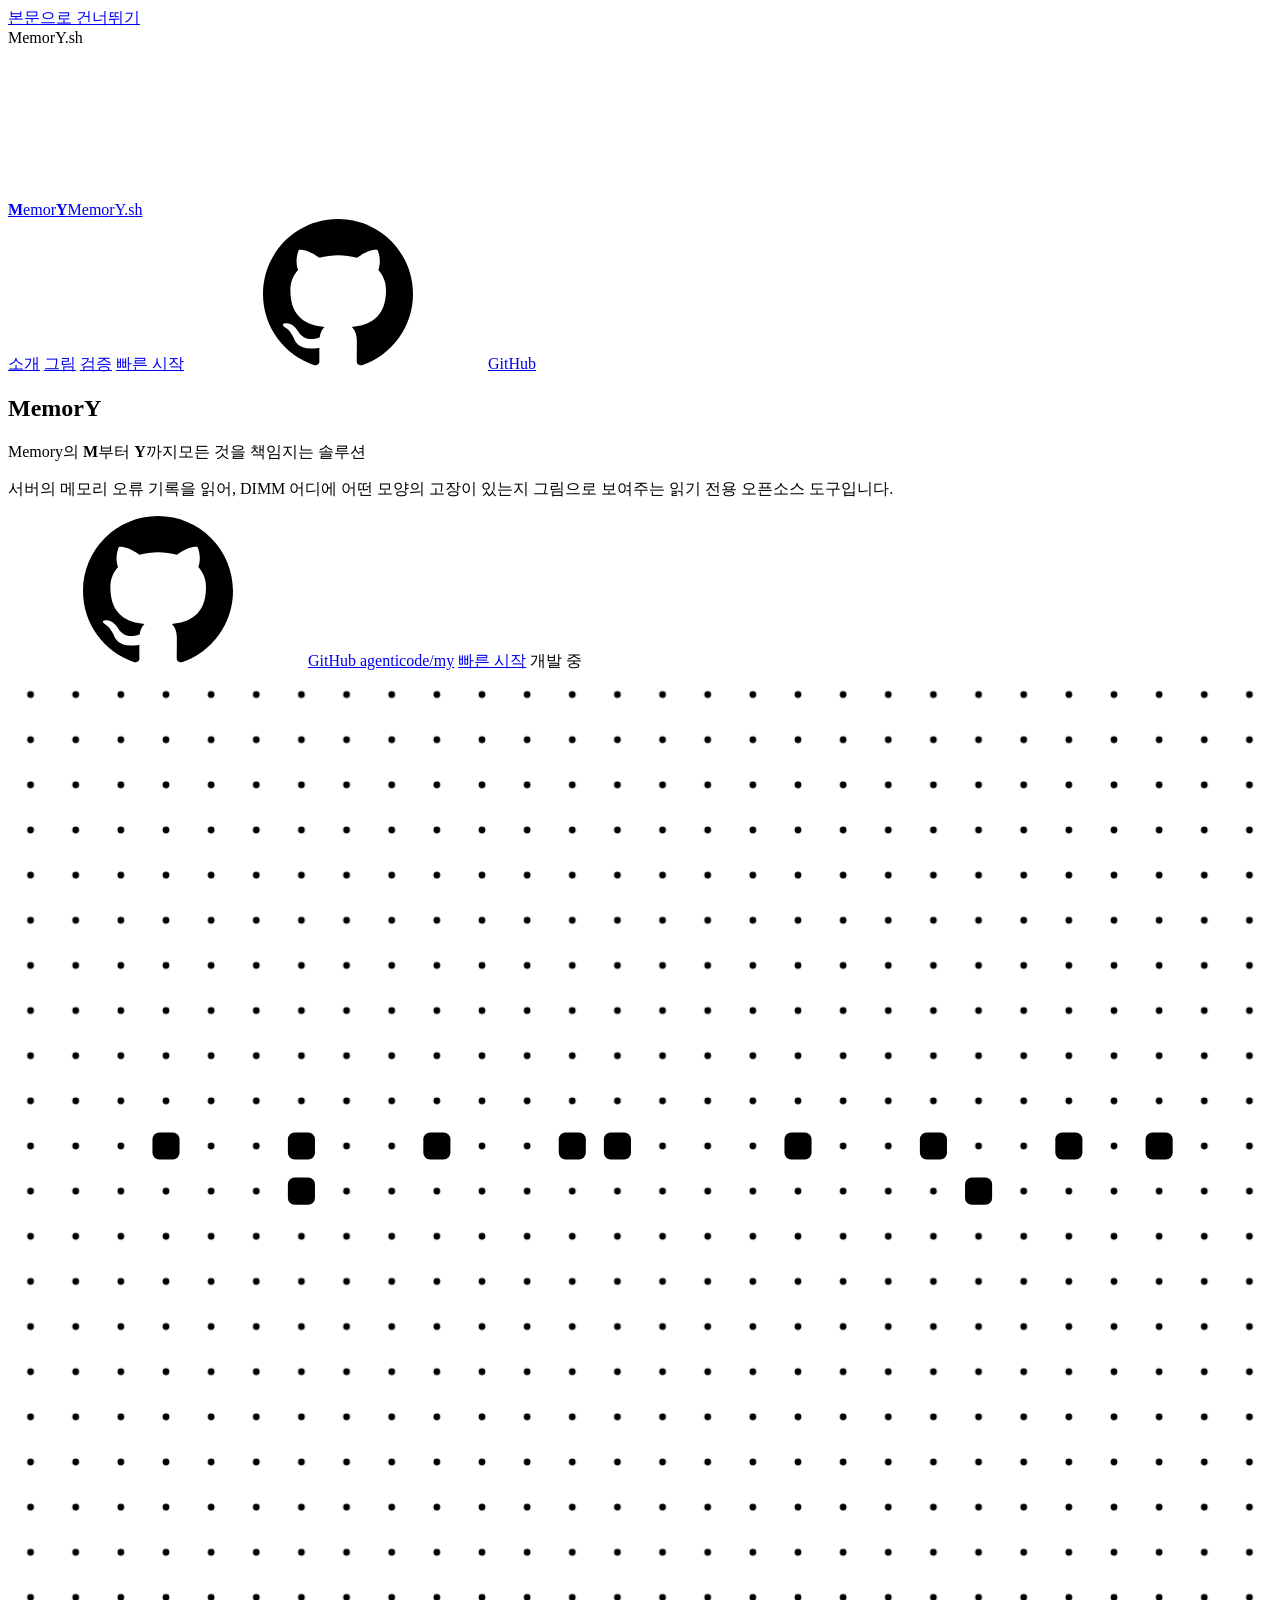
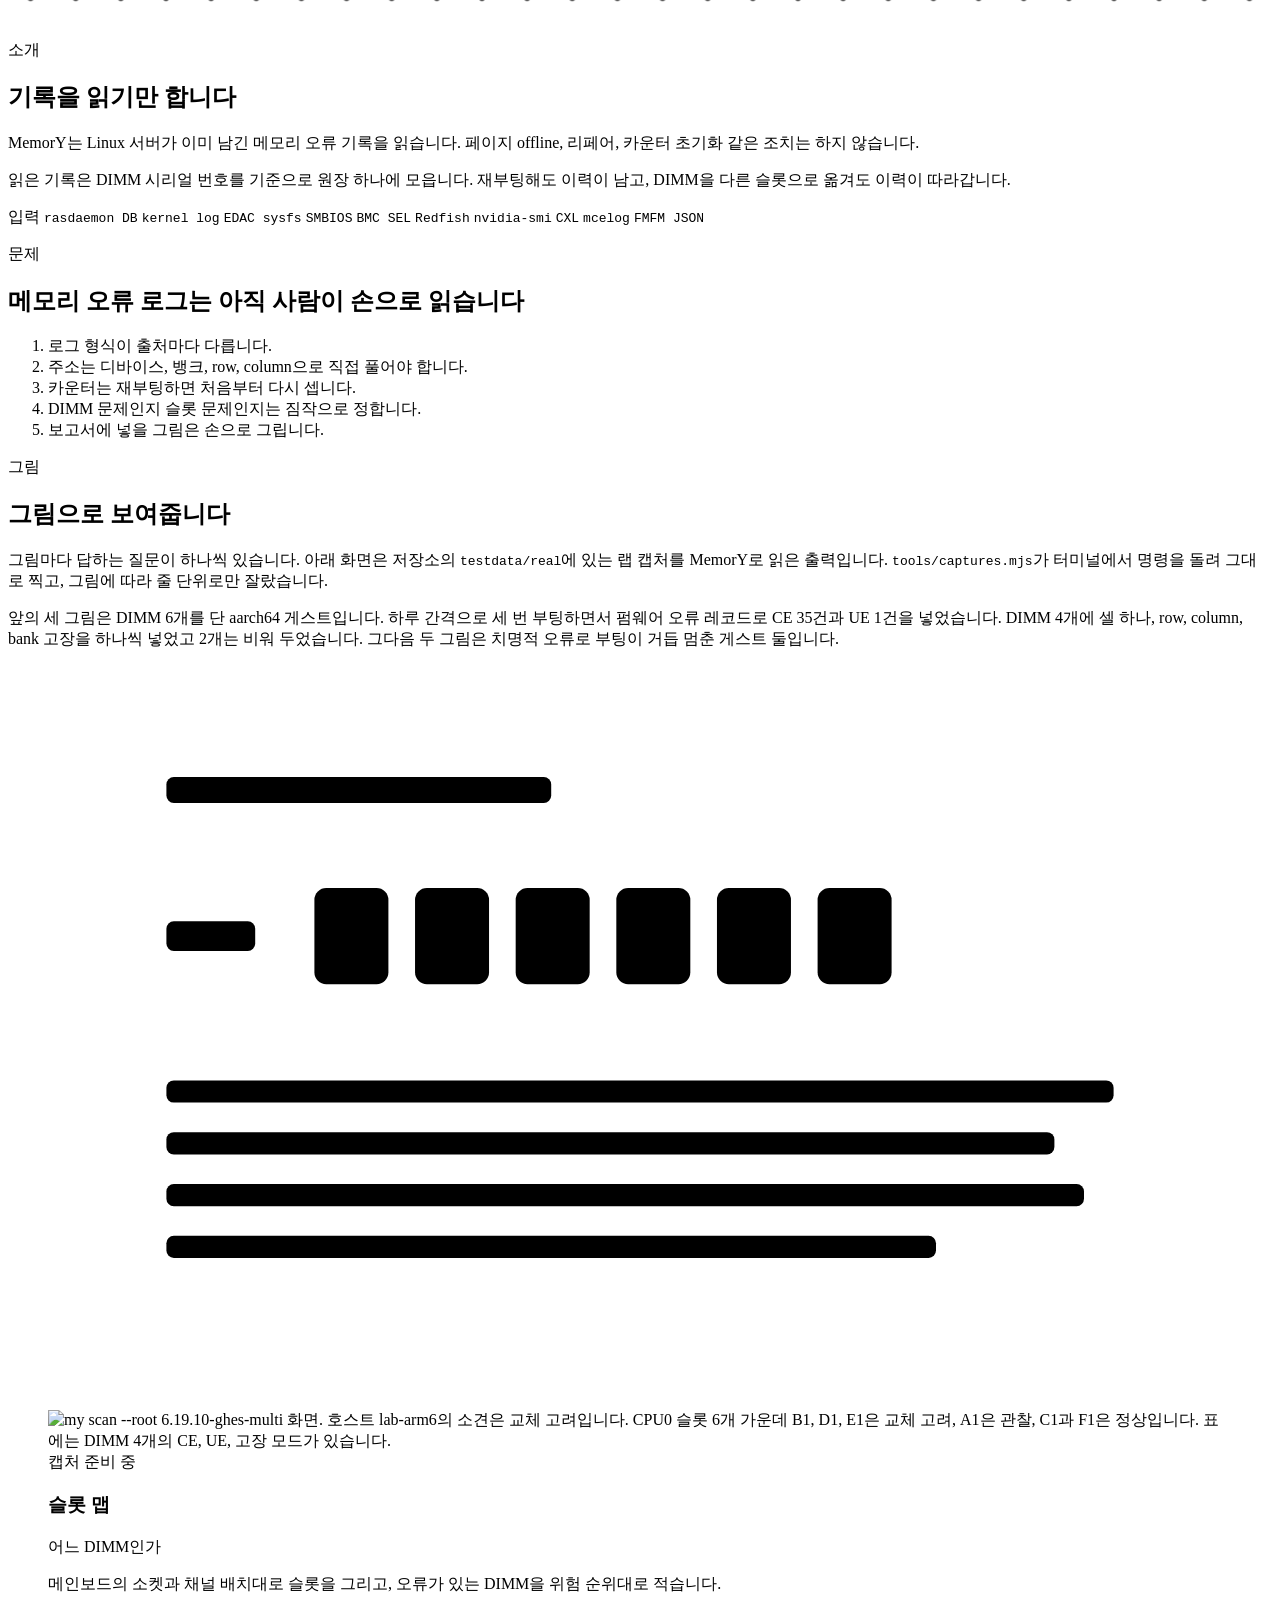
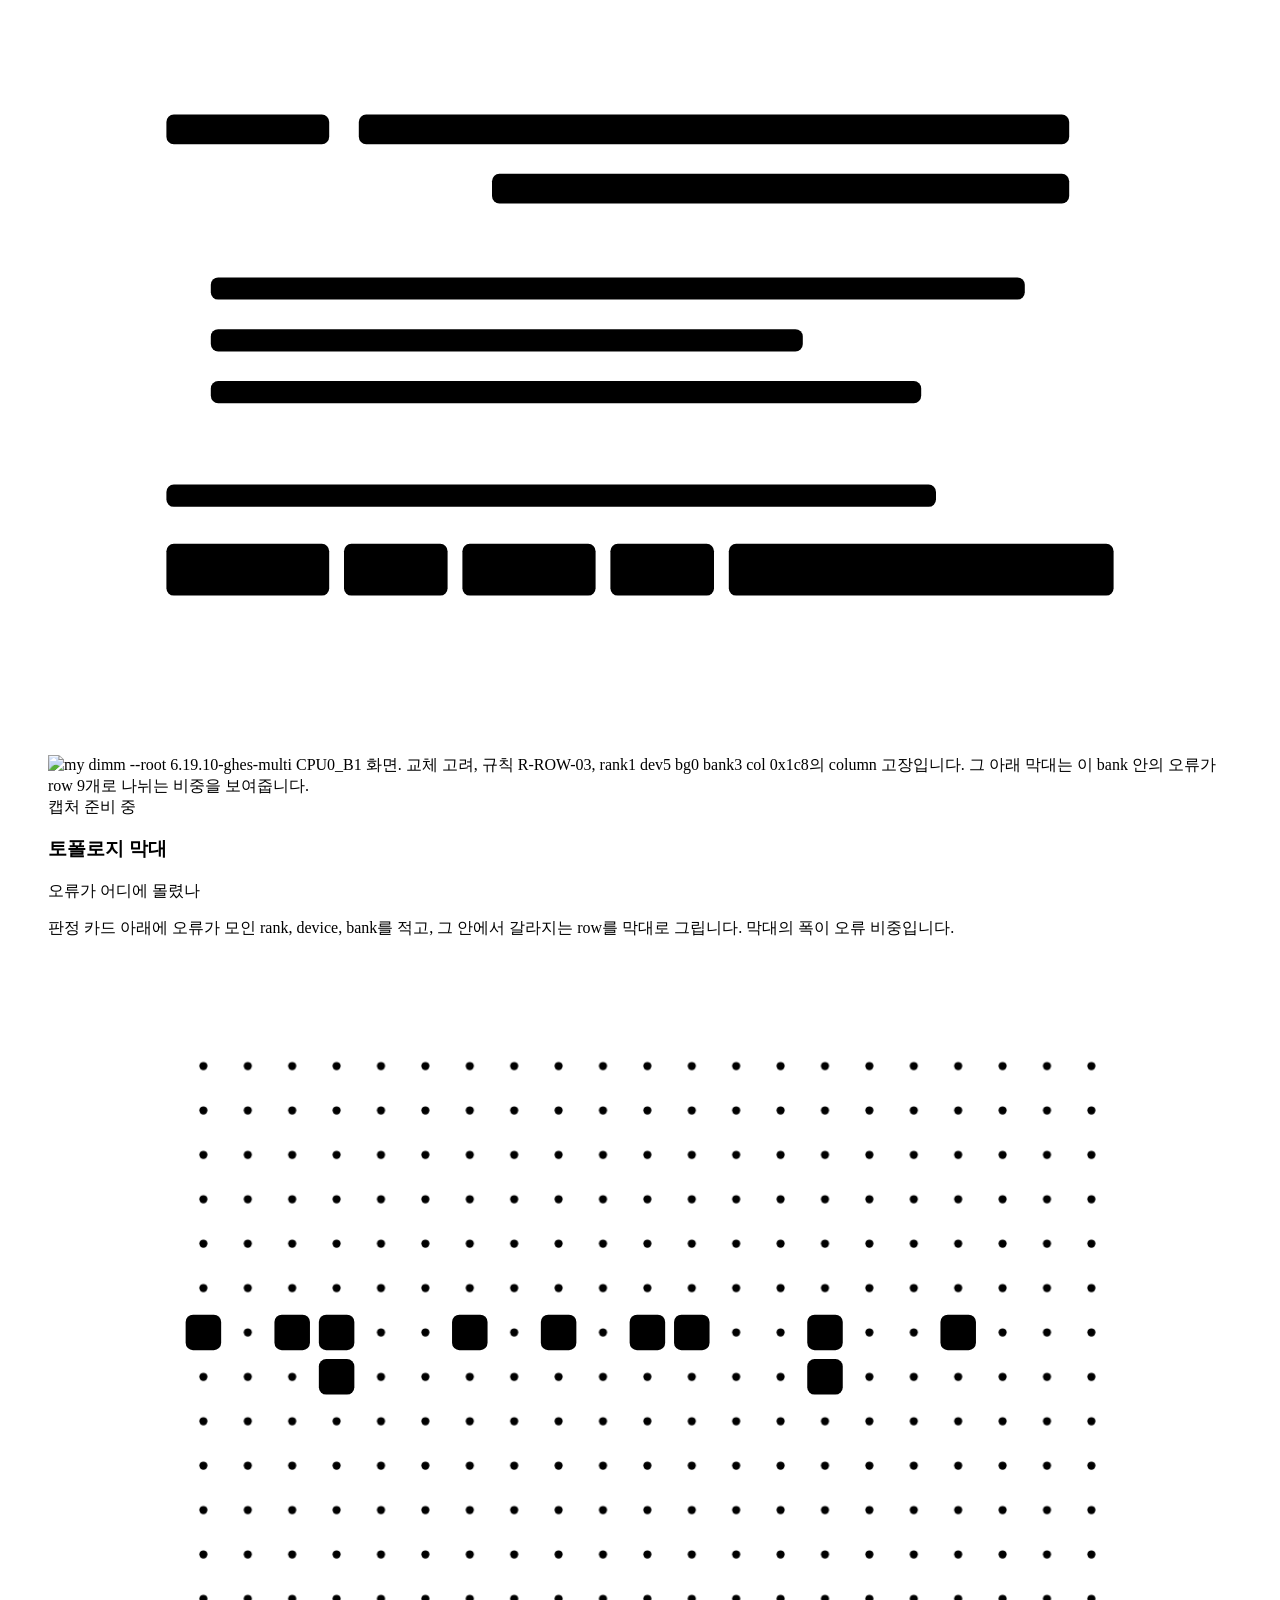
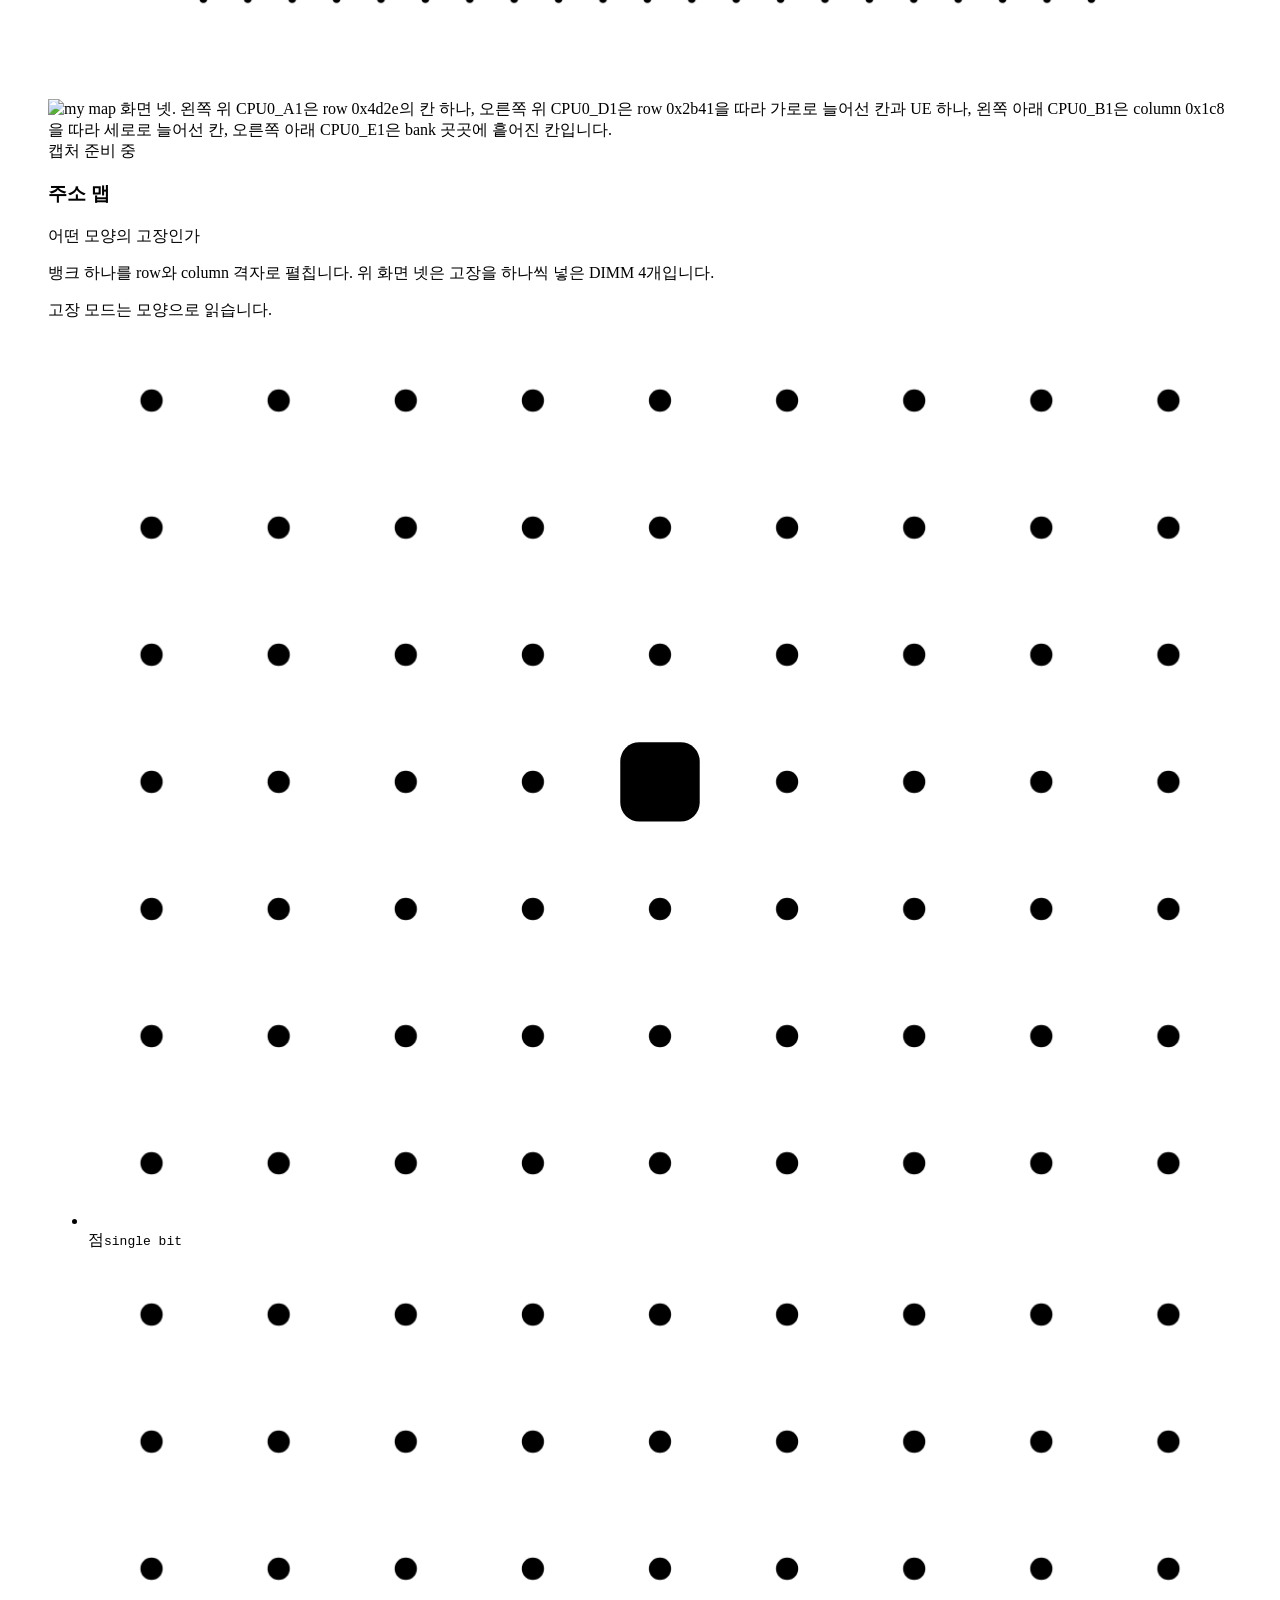
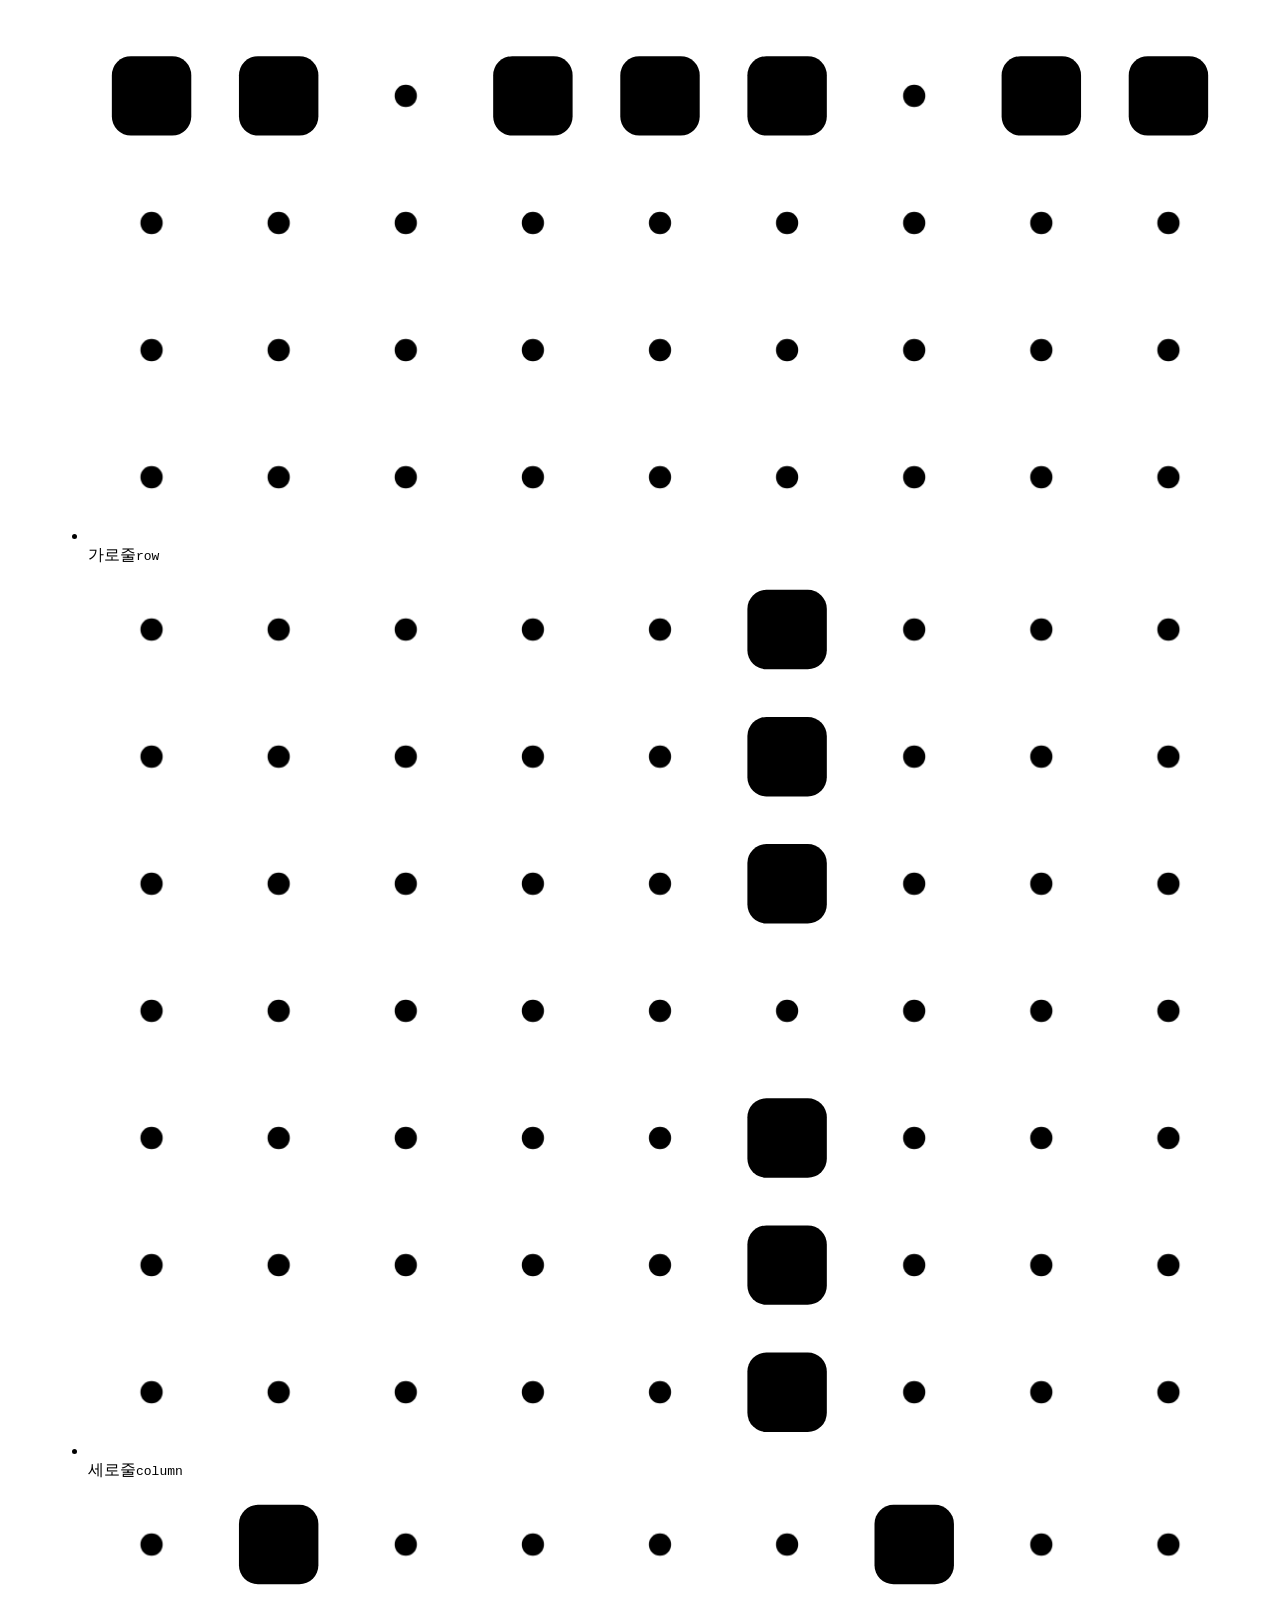
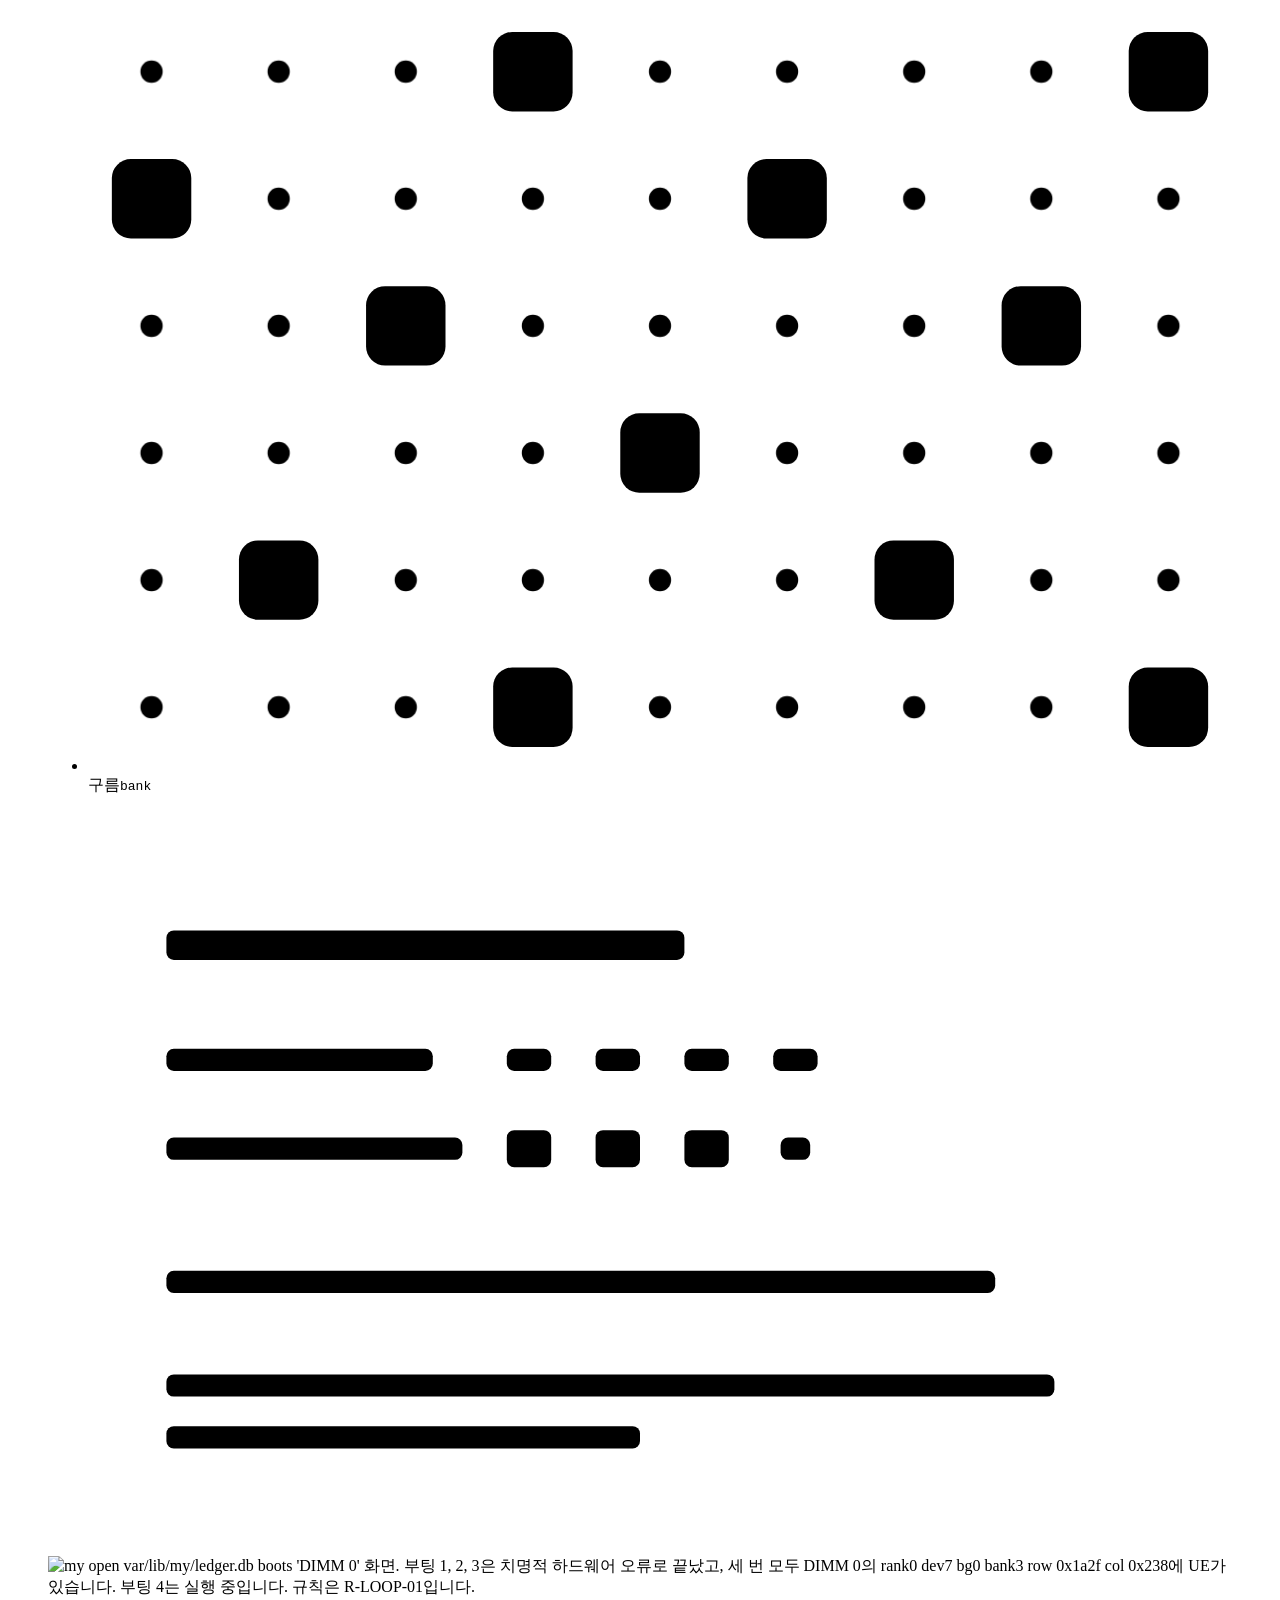
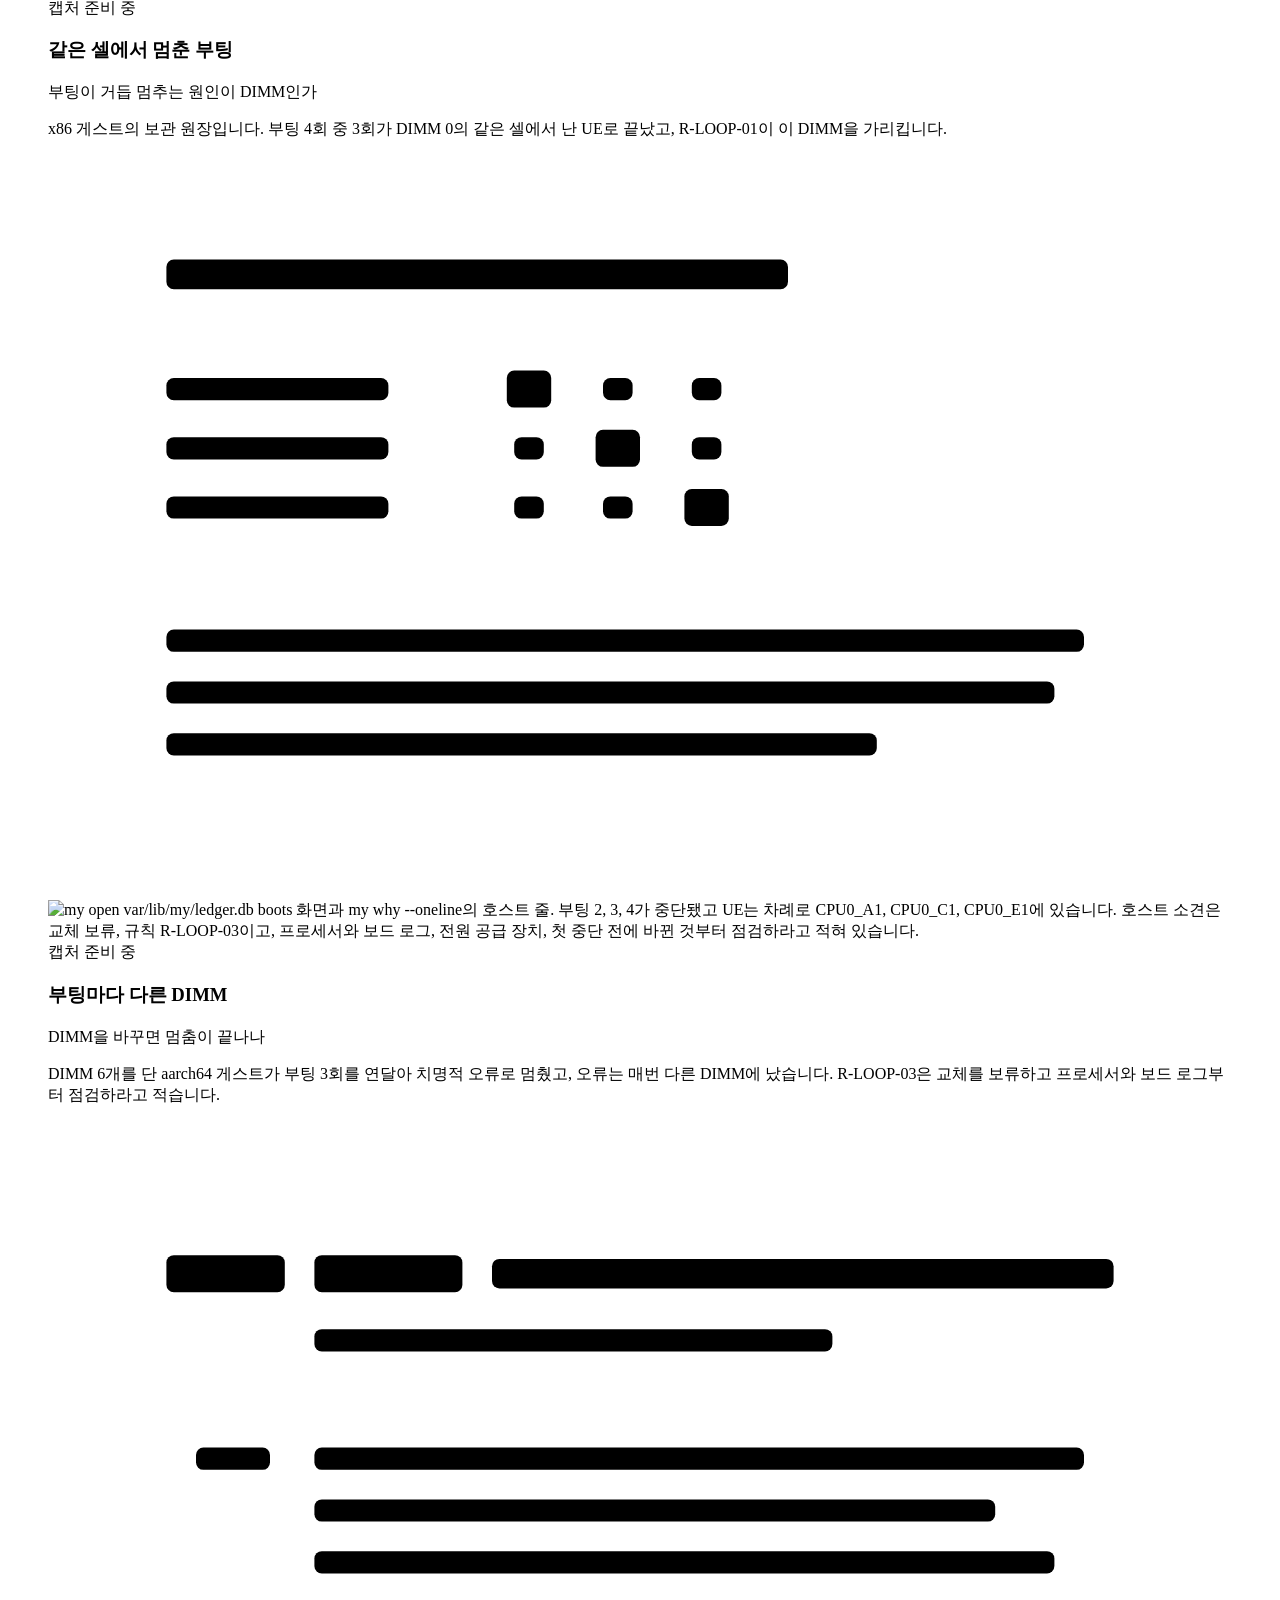
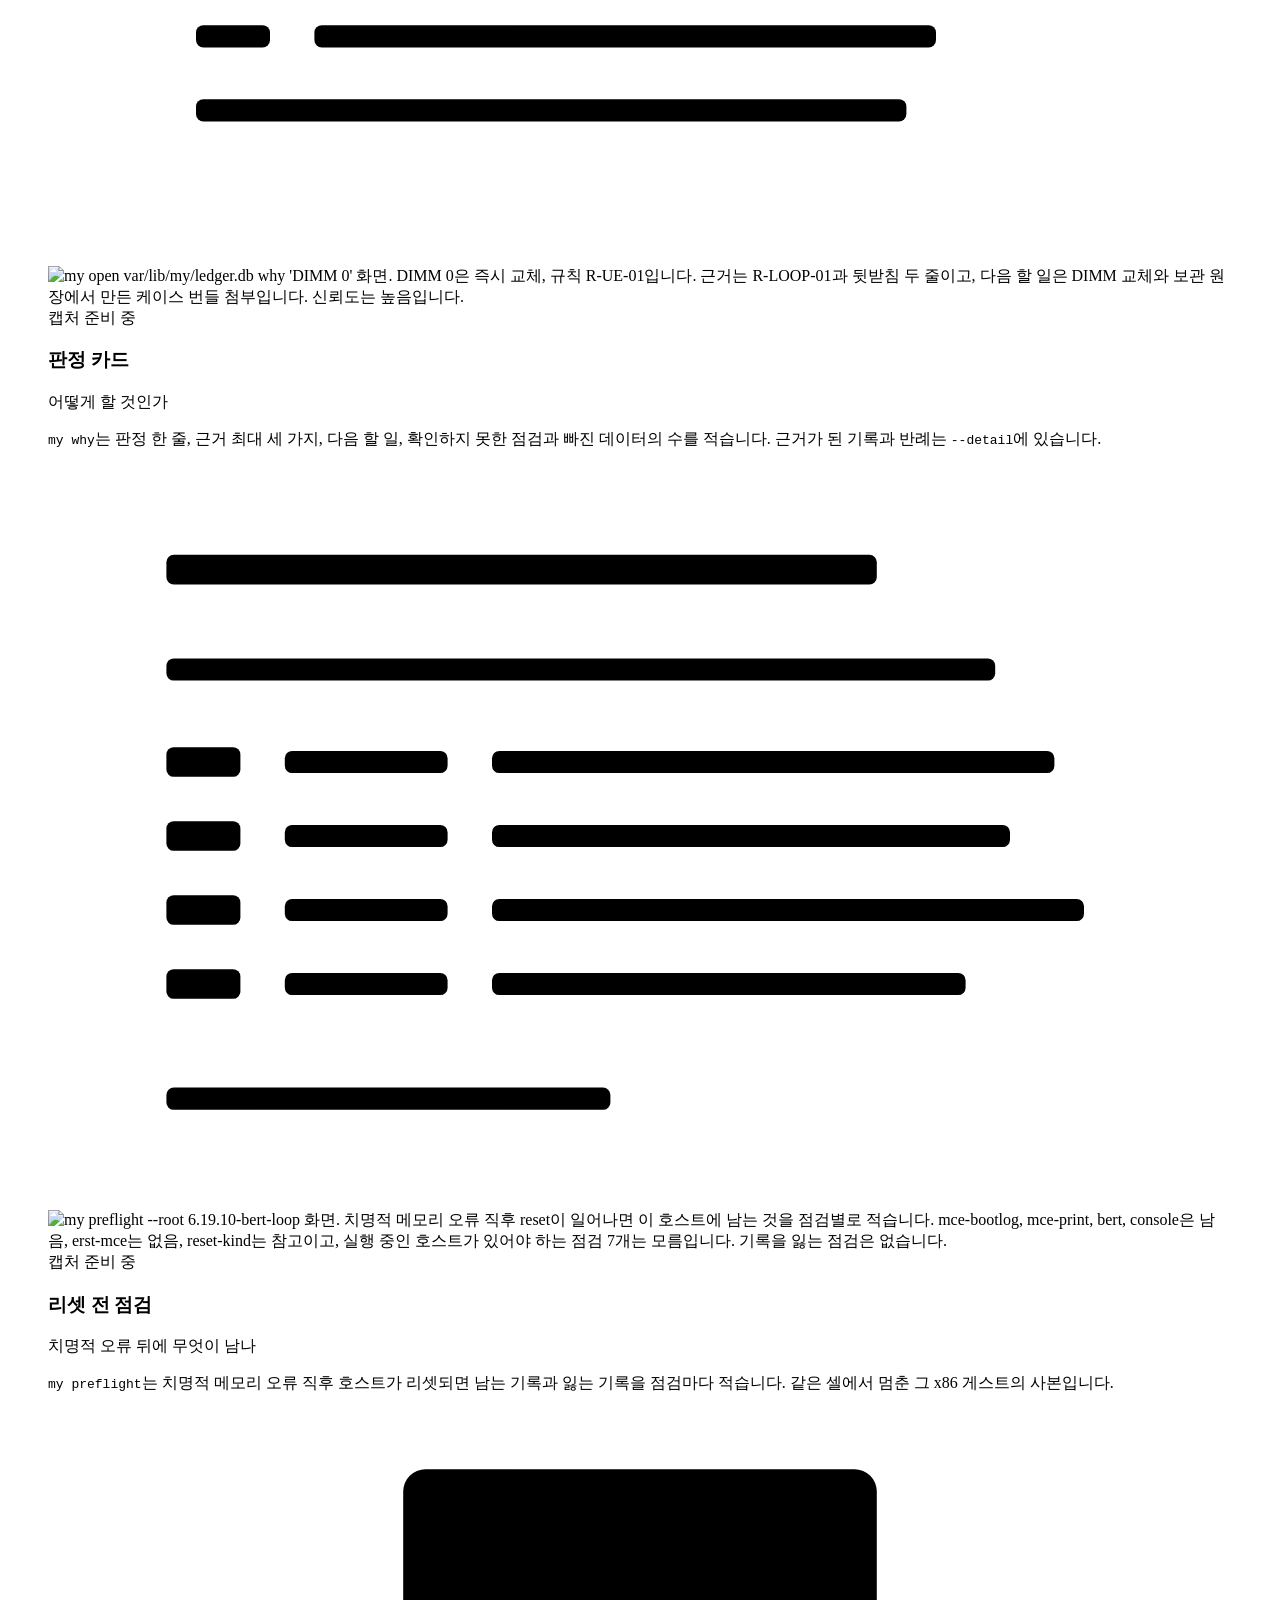
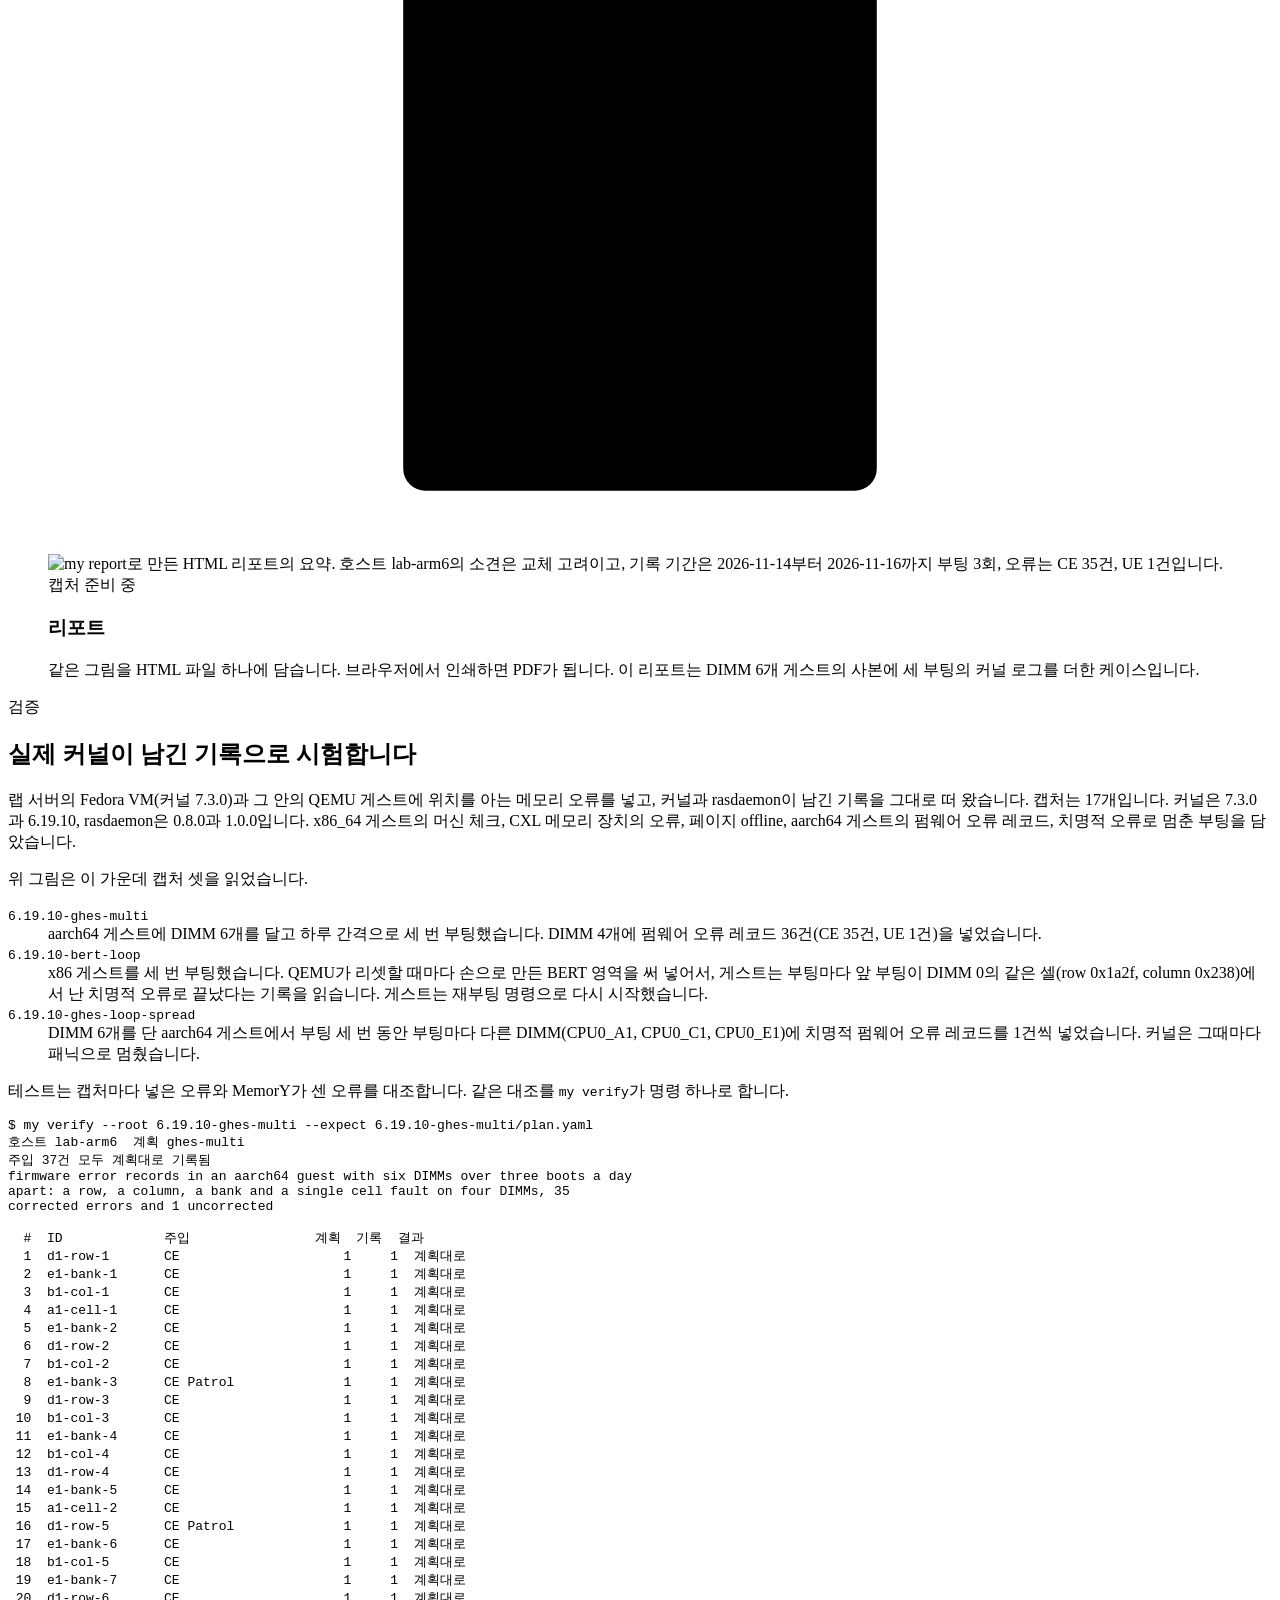
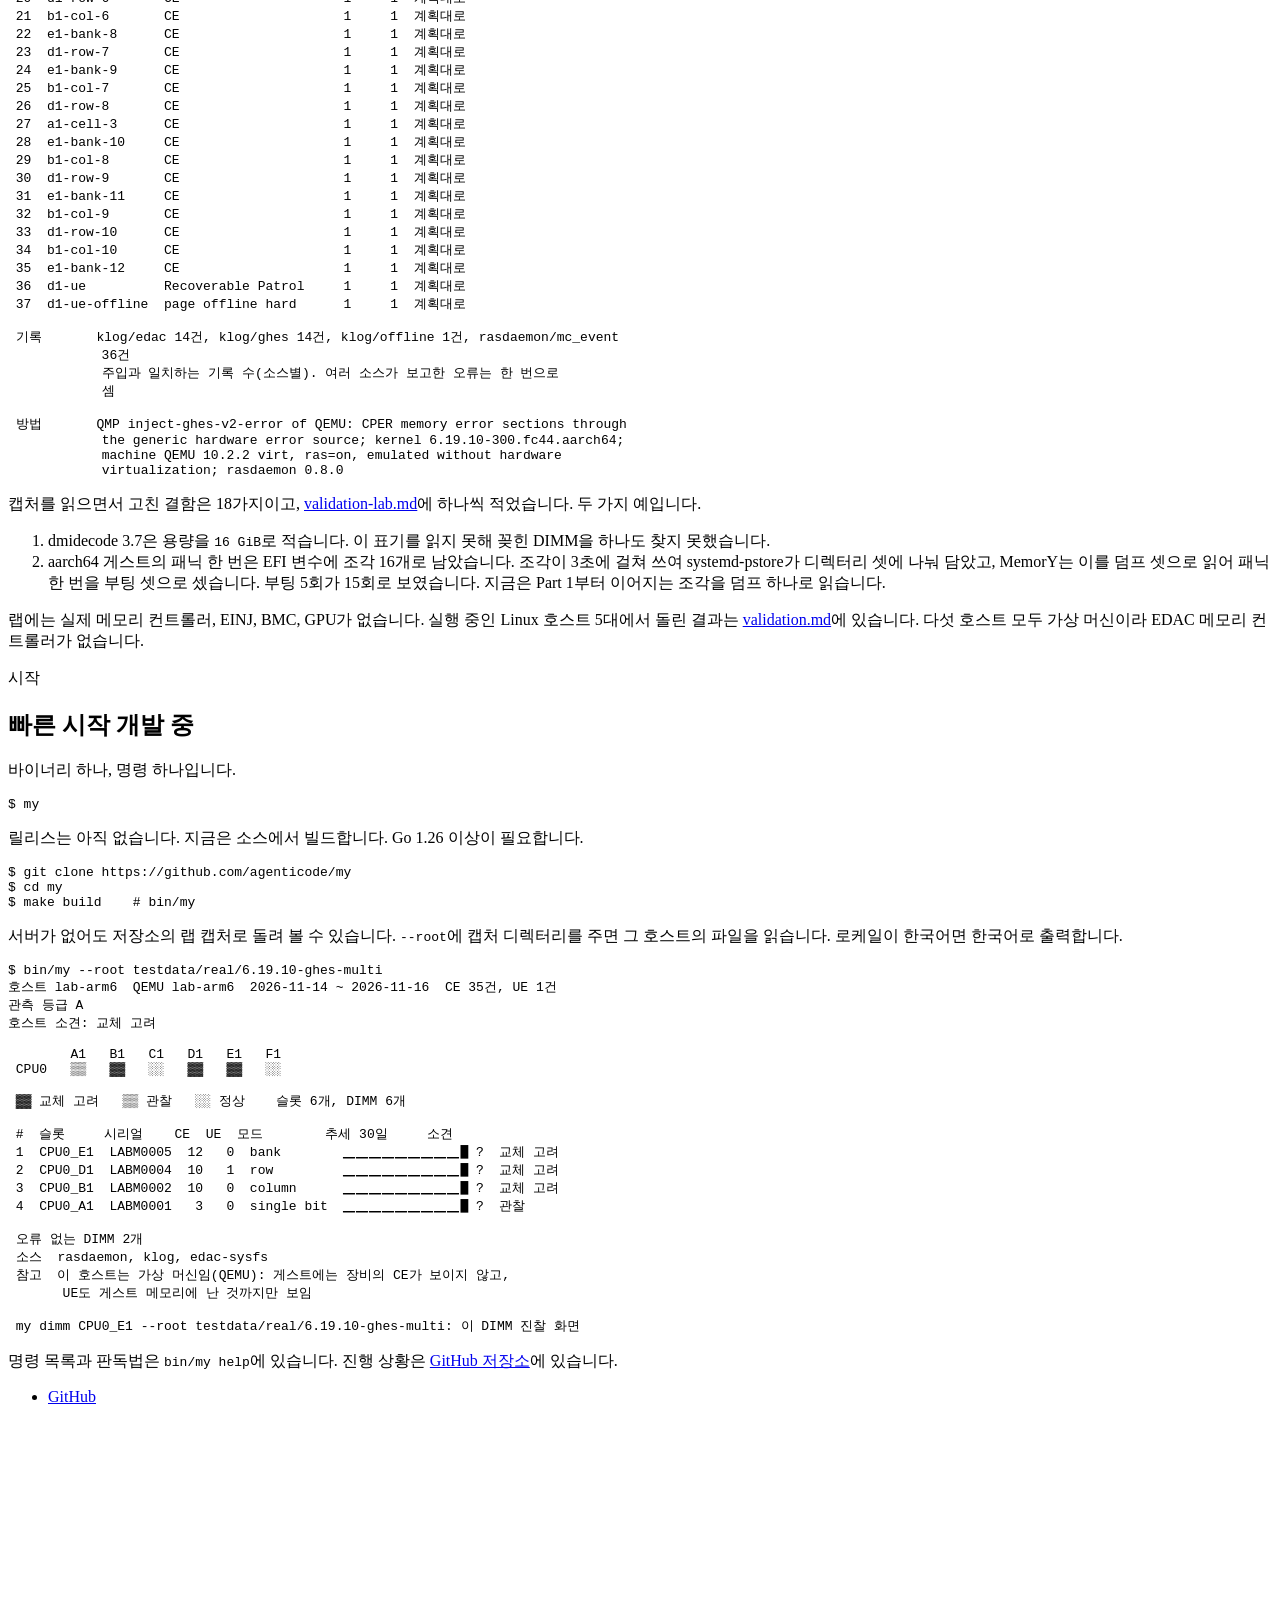
==== commit 7d223a09: "Show real terminal output of MemorY on the page Every terminal screen on the page now comes from a r" ====
--- a/site/index.html
+++ b/site/index.html
@@ -156,7 +156,7 @@
           <figcaption>
             <h3>슬롯 맵</h3>
             <p class="fig-q">어느 DIMM인가</p>
-            <p class="fig-d">메인보드의 소켓과 채널 배치대로 슬롯을 그리고, 오류가 있는 DIMM을 소견이 무거운 순서로 적습니다.</p>
+            <p class="fig-d">메인보드의 소켓과 채널 배치대로 슬롯을 그리고, 오류가 있는 DIMM을 위험 순위대로 적습니다.</p>
           </figcaption>
         </figure>
       </article>
@@ -171,7 +171,7 @@
           <figcaption>
             <h3>토폴로지 막대</h3>
             <p class="fig-q">오류가 어디에 몰렸나</p>
-            <p class="fig-d">판정 한 줄 아래에 오류가 모인 랭크, 디바이스, 뱅크를 적고, 그 안에서 갈라지는 row를 막대로 그립니다. 폭이 오류 비중입니다.</p>
+            <p class="fig-d">판정 카드 아래에 오류가 모인 rank, device, bank를 적고, 그 안에서 갈라지는 row를 막대로 그립니다. 막대의 폭이 오류 비중입니다.</p>
           </figcaption>
         </figure>
       </article>
@@ -180,7 +180,7 @@
         <figure class="capture" data-capture="address-map">
           <div class="capture-frame" style="--ar:1600 / 1260">
             <svg class="capture-skel" viewBox="0 0 160 100" preserveAspectRatio="xMidYMid meet" aria-hidden="true" focusable="false"><rect x="18" y="12" width="126" height="78" fill="url(#dots6)"/><rect class="s2" x="18.6" y="48.6" width="4.8" height="4.8" rx="1"/><rect class="s2" x="30.6" y="48.6" width="4.8" height="4.8" rx="1"/><rect class="s2" x="36.6" y="48.6" width="4.8" height="4.8" rx="1"/><rect class="s2" x="54.6" y="48.6" width="4.8" height="4.8" rx="1"/><rect class="s2" x="66.6" y="48.6" width="4.8" height="4.8" rx="1"/><rect class="s2" x="78.6" y="48.6" width="4.8" height="4.8" rx="1"/><rect class="s2" x="84.6" y="48.6" width="4.8" height="4.8" rx="1"/><rect class="s2" x="102.6" y="48.6" width="4.8" height="4.8" rx="1"/><rect class="s2" x="120.6" y="48.6" width="4.8" height="4.8" rx="1"/><rect class="s1" x="36.6" y="54.6" width="4.8" height="4.8" rx="1"/><rect class="s1" x="102.6" y="54.6" width="4.8" height="4.8" rx="1"/></svg>
-            <img src="/captures/address-map.webp" alt="my map 화면 넷. 왼쪽 위 CPU0_A1은 row 0x4d2e의 칸 하나, 오른쪽 위 CPU0_D1은 row 0x2b41을 따라 가로로 놓인 칸들과 UE 하나, 왼쪽 아래 CPU0_B1은 column 0x1c8을 따라 세로로 놓인 칸들, 오른쪽 아래 CPU0_E1은 bank 곳곳에 흩어진 칸들입니다." width="1600" height="1260" loading="lazy" decoding="async">
+            <img src="/captures/address-map.webp" alt="my map 화면 넷. 왼쪽 위 CPU0_A1은 row 0x4d2e의 칸 하나, 오른쪽 위 CPU0_D1은 row 0x2b41을 따라 가로로 늘어선 칸과 UE 하나, 왼쪽 아래 CPU0_B1은 column 0x1c8을 따라 세로로 늘어선 칸, 오른쪽 아래 CPU0_E1은 bank 곳곳에 흩어진 칸입니다." width="1600" height="1260" loading="lazy" decoding="async">
             <span class="capture-wait">캡처 준비 중</span>
           </div>
           <figcaption>
@@ -212,7 +212,7 @@
           <figcaption>
             <h3>같은 셀에서 멈춘 부팅</h3>
             <p class="fig-q">부팅이 거듭 멈추는 원인이 DIMM인가</p>
-            <p class="fig-d">x86 게스트의 보관 원장입니다. 부팅 4회 중 3회가 DIMM&nbsp;0의 같은 셀에서 난 UE로 끝났고, R-LOOP-01이 이 DIMM을 가리킵니다.</p>
+            <p class="fig-d">x86 게스트의 보관 원장입니다. 부팅 4회 중 3회가 DIMM&nbsp;0의 같은 셀에서 난 UE로 끝났고, <span class="nowrap">R-LOOP-01이</span> 이 DIMM을 가리킵니다.</p>
           </figcaption>
         </figure>
       </article>
@@ -227,7 +227,7 @@
           <figcaption>
             <h3>부팅마다 다른 DIMM</h3>
             <p class="fig-q">DIMM을 바꾸면 멈춤이 끝나나</p>
-            <p class="fig-d">DIMM&nbsp;6개를 단 aarch64 게스트가 부팅 3회를 연달아 치명적 오류로 멈췄고, 오류는 매번 다른 DIMM에 났습니다. R-LOOP-03은 교체를 보류하고 프로세서와 보드부터 보라고 적습니다.</p>
+            <p class="fig-d">DIMM&nbsp;6개를 단 aarch64 게스트가 부팅 3회를 연달아 치명적 오류로 멈췄고, 오류는 매번 다른 DIMM에 났습니다. <span class="nowrap">R-LOOP-03은</span> 교체를 보류하고 프로세서와 보드 로그부터 점검하라고 적습니다.</p>
           </figcaption>
         </figure>
       </article>
@@ -242,7 +242,7 @@
           <figcaption>
             <h3>판정 카드</h3>
             <p class="fig-q">어떻게 할 것인가</p>
-            <p class="fig-d"><code>my why</code>는 판정 한 줄, 근거 세 줄까지, 다음 할 일, 확인하지 못한 점검의 수를 적습니다. 근거가 된 기록과 반례는 <code>--detail</code>에 있습니다.</p>
+            <p class="fig-d"><code>my why</code>는 판정 한 줄, 근거 최대 세 가지, 다음 할 일, 확인하지 못한 점검과 빠진 데이터의 수를 적습니다. 근거가 된 기록과 반례는 <code>--detail</code>에 있습니다.</p>
           </figcaption>
         </figure>
       </article>
@@ -284,14 +284,14 @@
     <p class="sec-tag">검증</p>
     <div class="sec-body">
       <h2 id="lab-h">실제 커널이 남긴 기록으로 시험합니다</h2>
-      <p>랩 서버의 Fedora VM(커널 7.3.0)과 그 안의 QEMU 게스트에 위치를 아는 메모리 오류를 넣고, 커널과 rasdaemon이 남긴 기록을 그대로 떠 왔습니다. 캡처는 17개입니다. 커널은 7.3.0과 6.19.10, rasdaemon은 0.8.0과 1.0.0입니다. x86_64 게스트의 머신 체크, CXL 메모리 장치의 오류, 페이지 offline, aarch64 게스트의 펌웨어 오류 레코드, 치명적 오류로 멈춘 부팅을 담았습니다.</p>
+      <p>랩 서버의 Fedora VM(커널 <span class="nowrap">7.3.0)과</span> 그 안의 QEMU 게스트에 위치를 아는 메모리 오류를 넣고, 커널과 rasdaemon이 남긴 기록을 그대로 떠 왔습니다. 캡처는 17개입니다. 커널은 7.3.0과 6.19.10, rasdaemon은 0.8.0과 1.0.0입니다. x86_64 게스트의 머신 체크, CXL 메모리 장치의 오류, 페이지 offline, aarch64 게스트의 펌웨어 오류 레코드, 치명적 오류로 멈춘 부팅을 담았습니다.</p>
       <p>위 그림은 이 가운데 캡처 셋을 읽었습니다.</p>
       <dl class="caps">
-        <div><dt><code>6.19.10-ghes-multi</code></dt><dd>aarch64 게스트에 DIMM&nbsp;6개를 달고 하루 간격으로 세 번 부팅했습니다. DIMM&nbsp;4개에 펌웨어 오류 레코드 36건(CE&nbsp;35건, UE&nbsp;1건)을 넣었습니다.</dd></div>
-        <div><dt><code>6.19.10-bert-loop</code></dt><dd>x86 게스트를 세 번 부팅했습니다. QEMU가 리셋할 때마다 손으로 만든 BERT 영역을 써 넣어서, 게스트는 부팅마다 DIMM&nbsp;0의 같은 셀(row 0x1a2f, column 0x238)에서 난 치명적 오류 1건을 읽습니다.</dd></div>
-        <div><dt><code>6.19.10-ghes-loop-spread</code></dt><dd>DIMM&nbsp;6개를 단 aarch64 게스트에서 부팅 세 번 동안 부팅마다 다른 DIMM(CPU0_A1, CPU0_C1, CPU0_E1)에 치명적 펌웨어 오류 레코드를 1건씩 넣었습니다. 커널은 그때마다 패닉으로 멈췄습니다.</dd></div>
+        <div><dt><code>6.19.10-ghes-multi</code></dt><dd>aarch64 게스트에 DIMM&nbsp;6개를 달고 하루 간격으로 세 번 부팅했습니다. DIMM&nbsp;4개에 펌웨어 오류 레코드 36건(CE&nbsp;35건, <span class="nowrap">UE&nbsp;1건)을</span> 넣었습니다.</dd></div>
+        <div><dt><code>6.19.10-bert-loop</code></dt><dd>x86 게스트를 세 번 부팅했습니다. QEMU가 리셋할 때마다 손으로 만든 BERT 영역을 써 넣어서, 게스트는 부팅마다 앞 부팅이 DIMM&nbsp;0의 같은 셀(row 0x1a2f, column <span class="nowrap">0x238)에서</span> 난 치명적 오류로 끝났다는 기록을 읽습니다. 게스트는 재부팅 명령으로 다시 시작했습니다.</dd></div>
+        <div><dt><code>6.19.10-ghes-loop-spread</code></dt><dd>DIMM&nbsp;6개를 단 aarch64 게스트에서 부팅 세 번 동안 부팅마다 다른 DIMM(CPU0_A1, CPU0_C1, <span class="nowrap">CPU0_E1)에</span> 치명적 펌웨어 오류 레코드를 1건씩 넣었습니다. 커널은 그때마다 패닉으로 멈췄습니다.</dd></div>
       </dl>
-      <p>테스트는 캡처마다 넣은 오류와 MemorY가 센 오류를 대조합니다. 같은 대조를 <code>my verify</code>로 직접 할 수 있습니다.</p>
+      <p>테스트는 캡처마다 넣은 오류와 MemorY가 센 오류를 대조합니다. 같은 대조를 <code>my verify</code>가 명령 하나로 합니다.</p>
       <!-- run:lab-verify --><pre class="term term-out" tabindex="0" role="region" aria-label="my verify 실행 결과" style="--cols:80"><code><span class="ps">$ </span>my verify --root 6.19.10-ghes-multi --expect 6.19.10-ghes-multi/plan.yaml
 <span class="w">호스트</span> <span class="b">lab-arm6</span>  <span class="w">계획</span> ghes-multi
 <span class="c32"><span class="w">주입</span> 37<span class="w">건</span> <span class="w">모두</span> <span class="w">계획대로</span> <span class="w">기록됨</span></span>
@@ -352,7 +352,7 @@
         <li><span>dmidecode 3.7은 용량을 <code>16 GiB</code>로 적습니다. 이 표기를 읽지 못해 꽂힌 DIMM을 하나도 찾지 못했습니다.</span></li>
         <li><span>aarch64 게스트의 패닉 한 번은 EFI 변수에 조각 16개로 남았습니다. 조각이 3초에 걸쳐 쓰여 systemd-pstore가 디렉터리 셋에 나눠 담았고, MemorY는 이를 덤프 셋으로 읽어 패닉 한 번을 부팅 셋으로 셌습니다. 부팅 5회가 15회로 보였습니다. 지금은 Part&nbsp;1부터 이어지는 조각을 덤프 하나로 읽습니다.</span></li>
       </ol>
-      <p>랩에는 실제 메모리 컨트롤러, EINJ, BMC, GPU가 없습니다. 실행 중인 Linux 호스트 5대에서 돌린 결과는 <a class="link" href="https://github.com/agenticode/my/blob/main/docs/validation.md">validation.md</a>에 있습니다. 이 호스트들도 가상 머신이라 EDAC 메모리 컨트롤러가 없습니다.</p>
+      <p>랩에는 실제 메모리 컨트롤러, EINJ, BMC, GPU가 없습니다. 실행 중인 Linux 호스트 5대에서 돌린 결과는 <a class="link" href="https://github.com/agenticode/my/blob/main/docs/validation.md">validation.md</a>에 있습니다. 다섯 호스트 모두 가상 머신이라 EDAC 메모리 컨트롤러가 없습니다.</p>
     </div>
   </div>
 </section>
